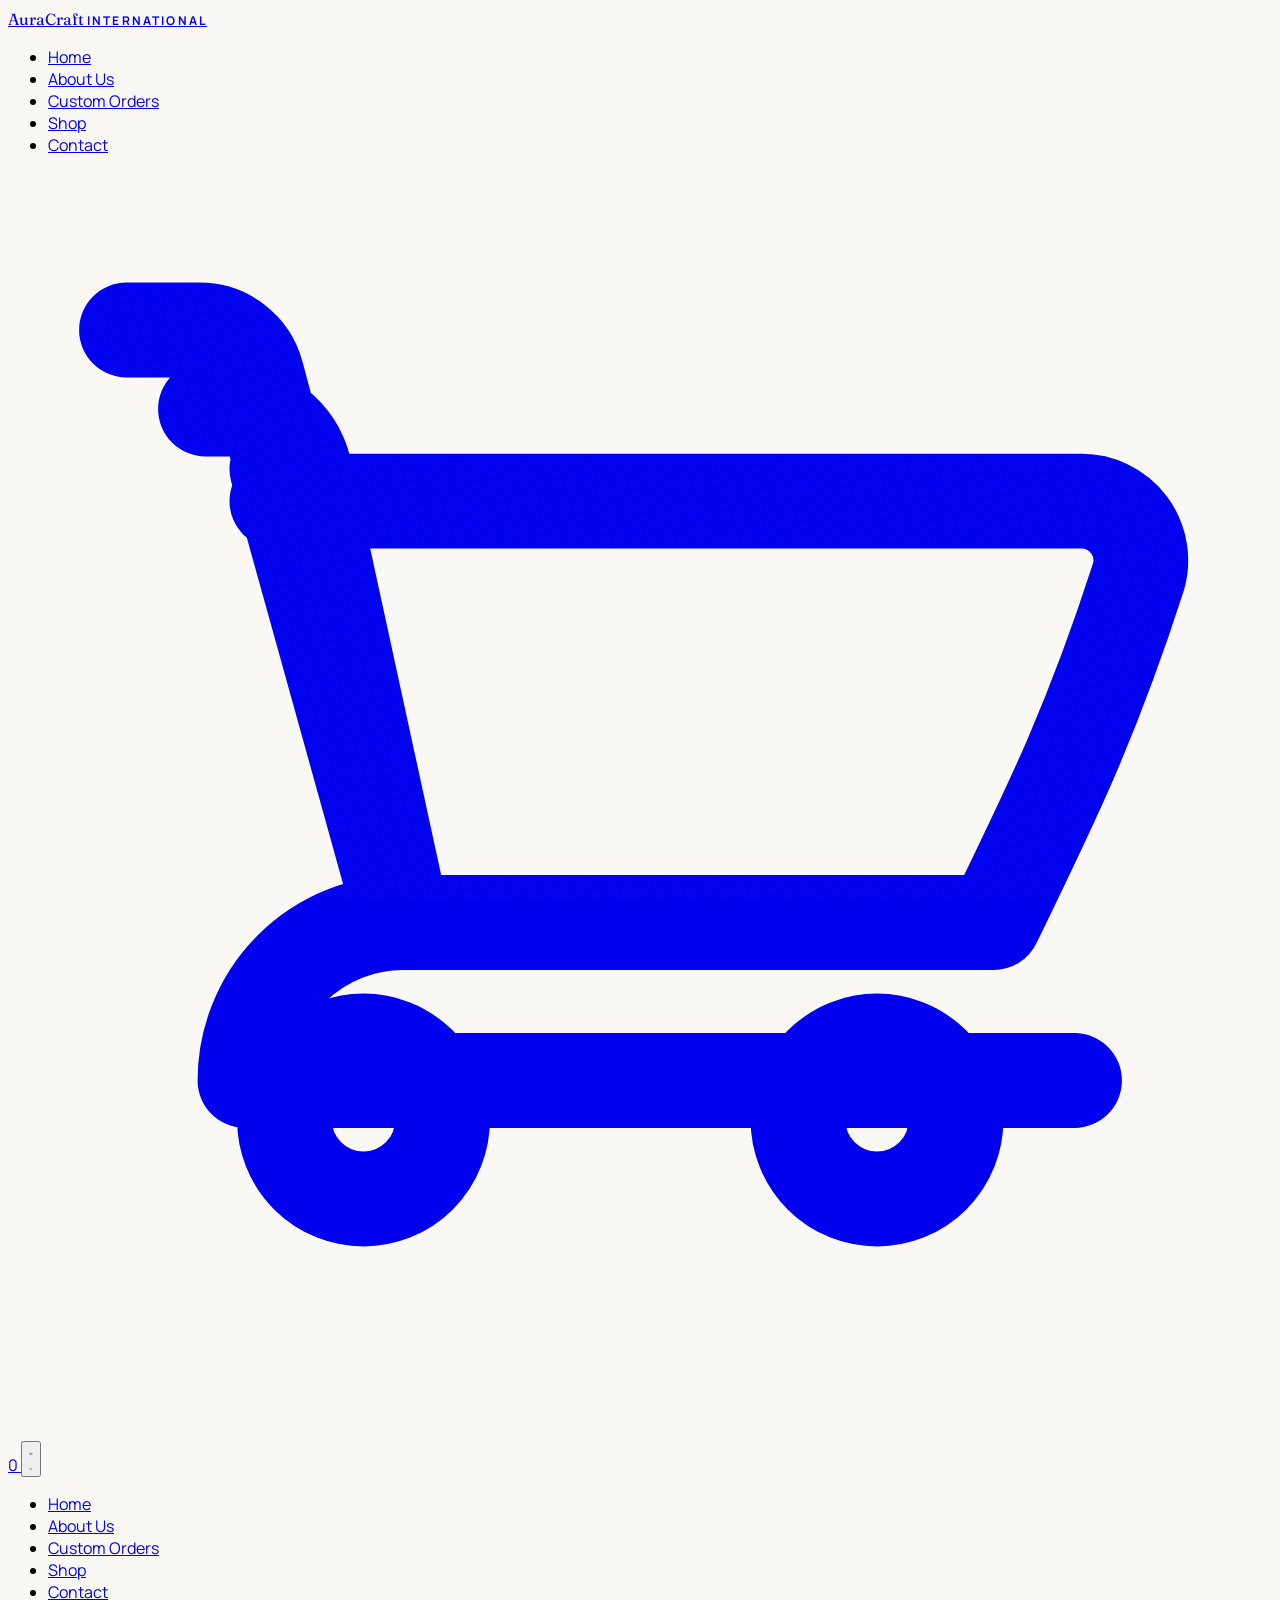
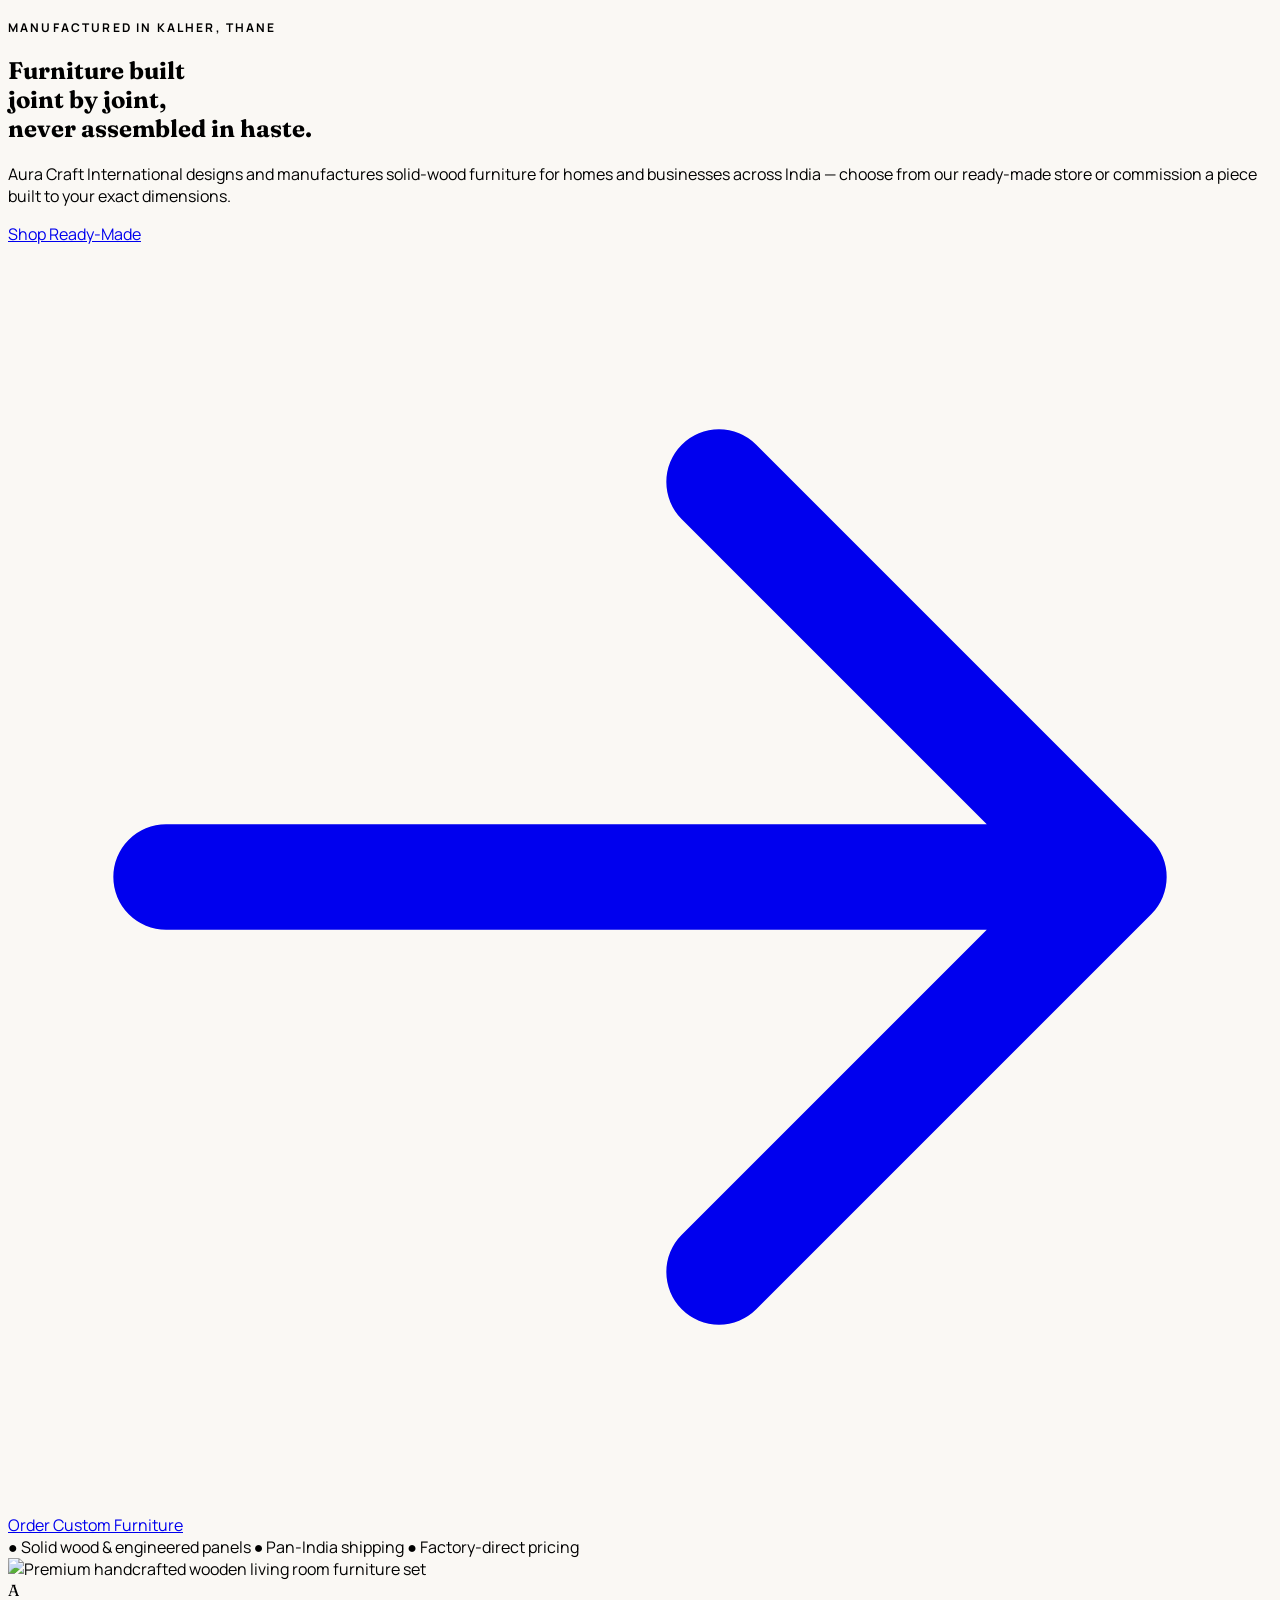
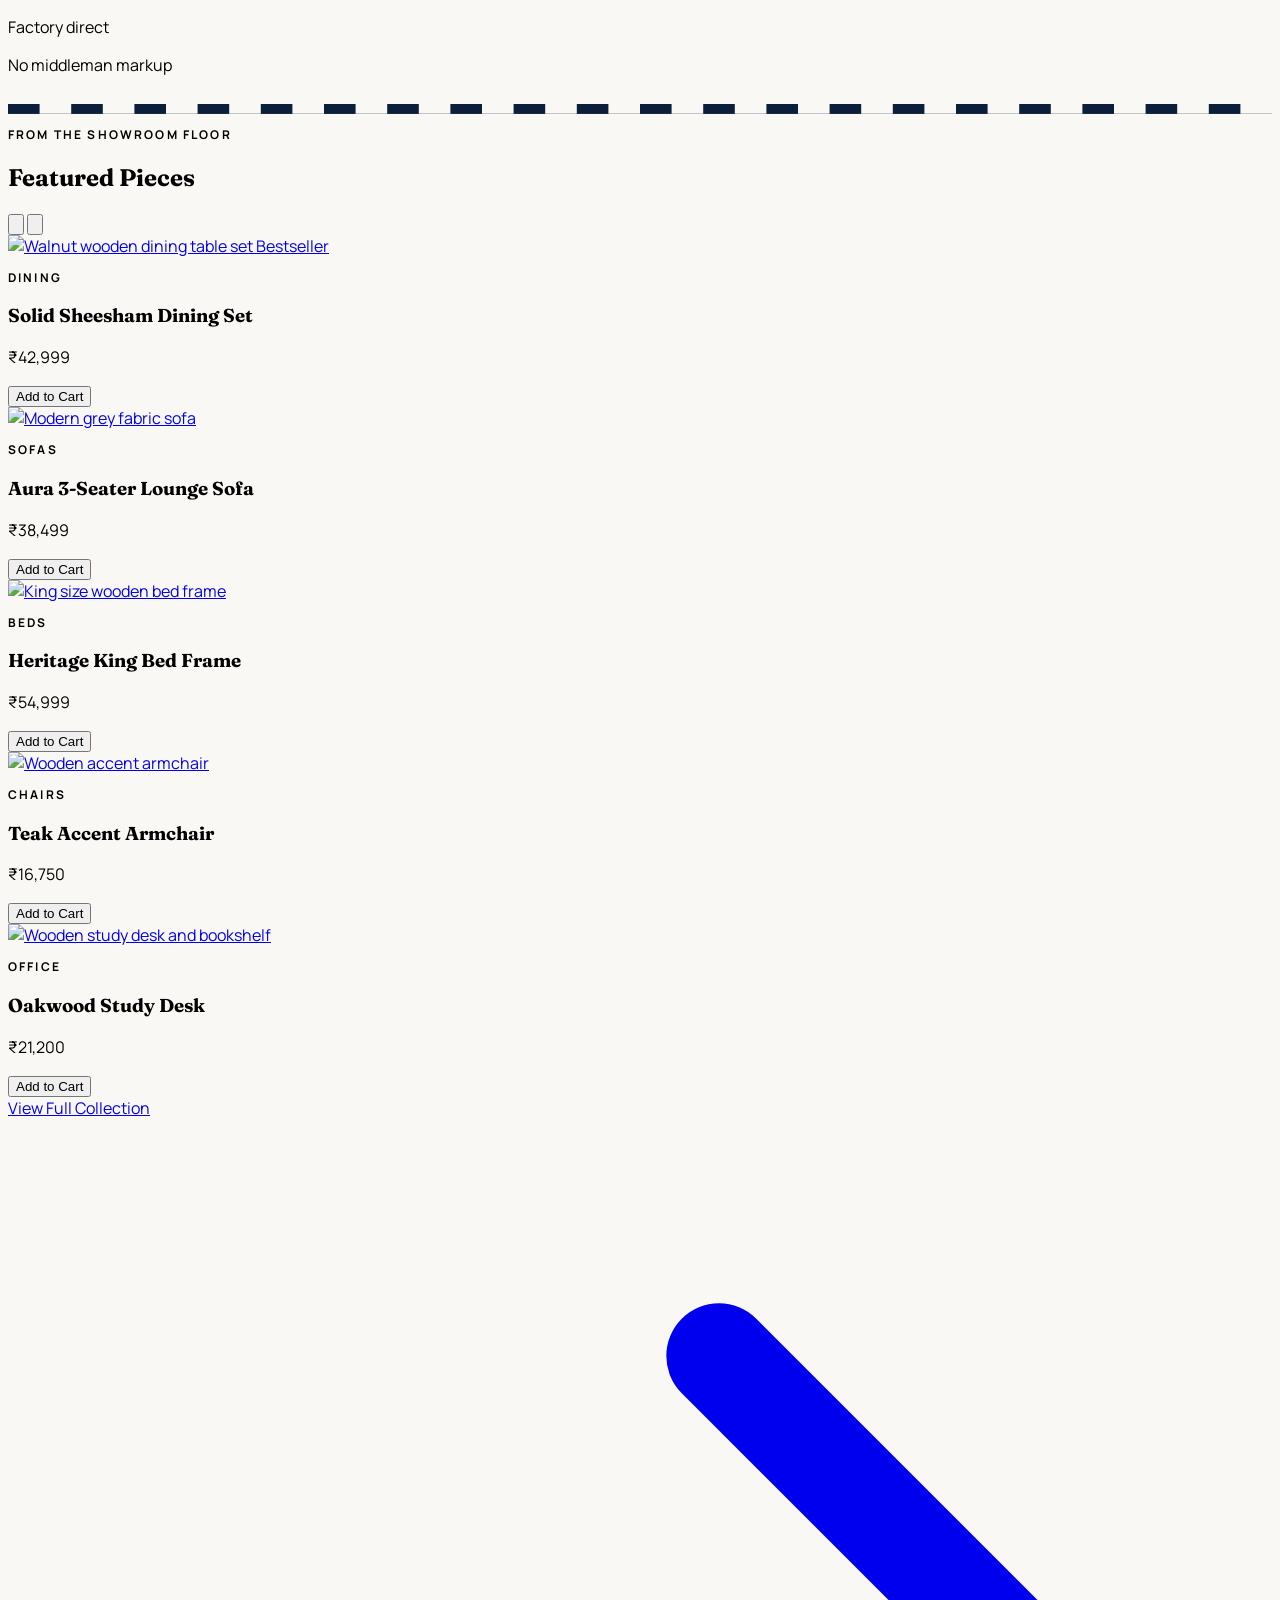
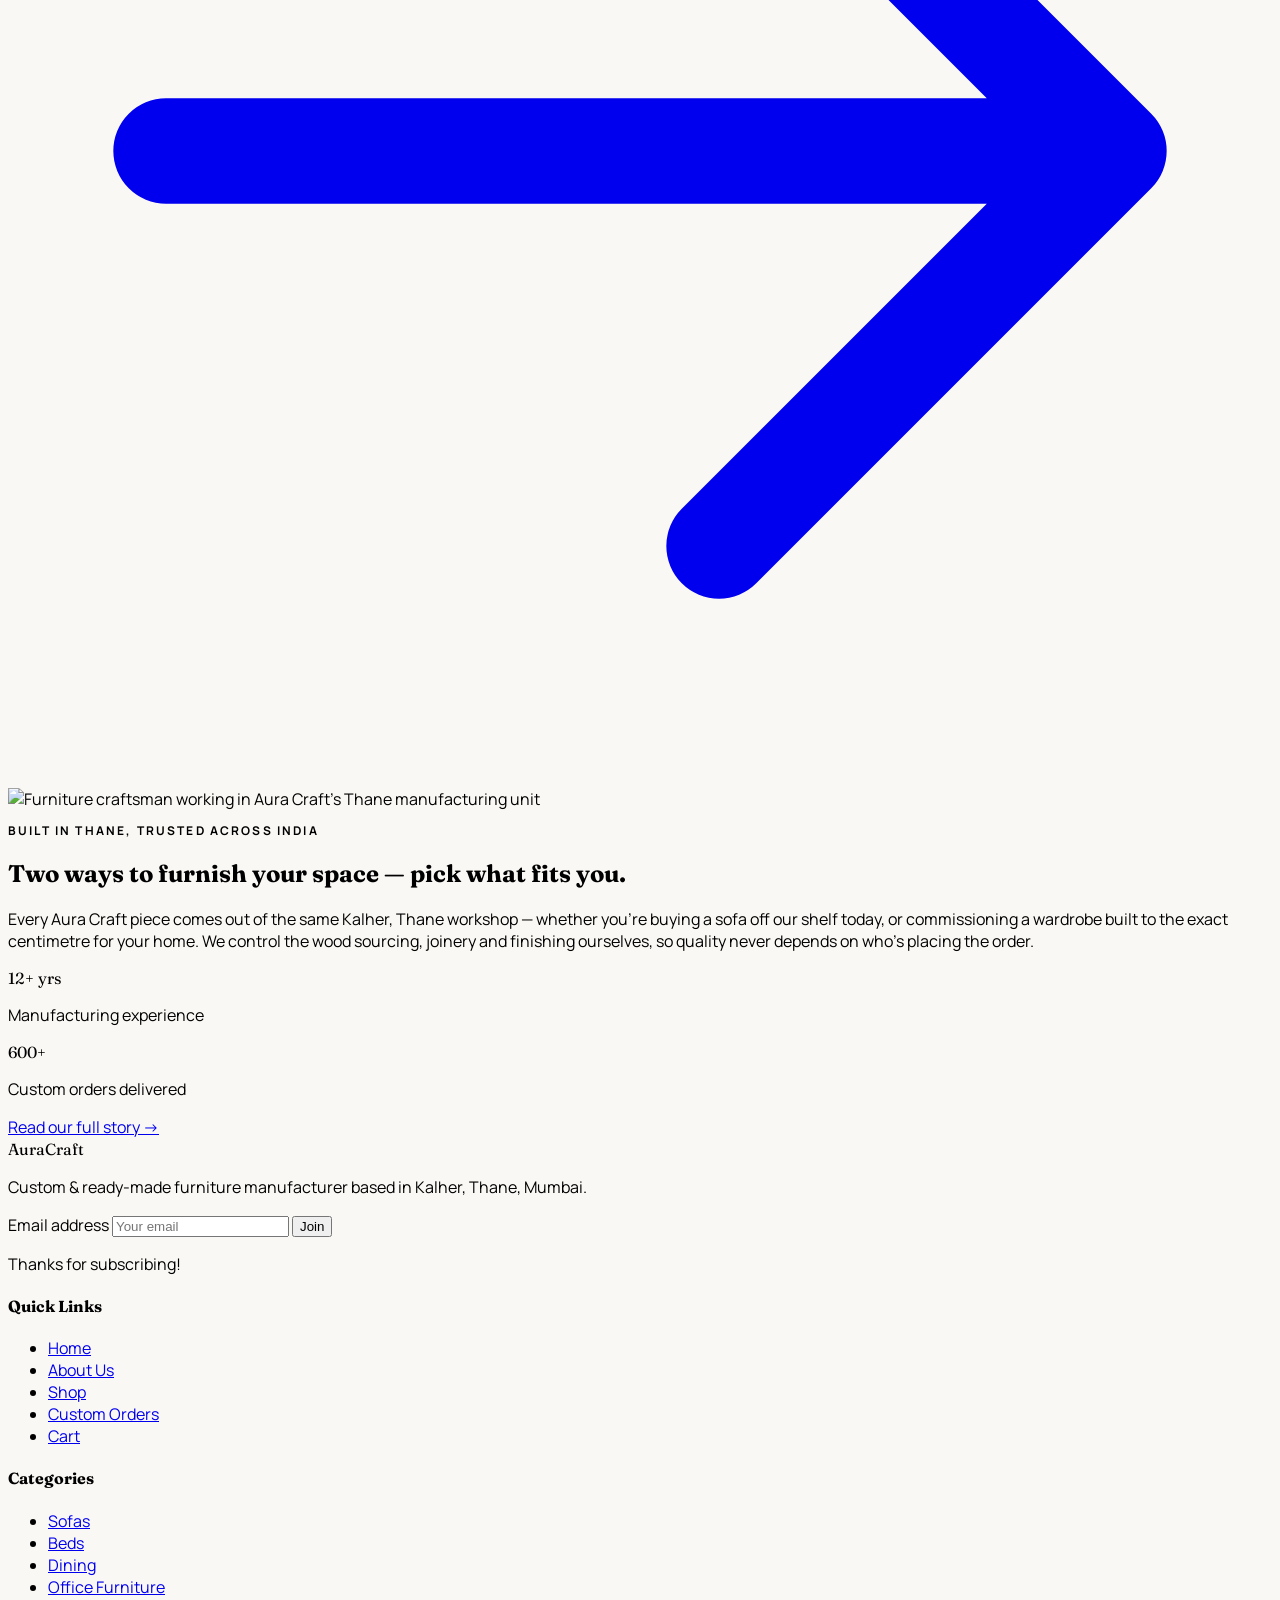
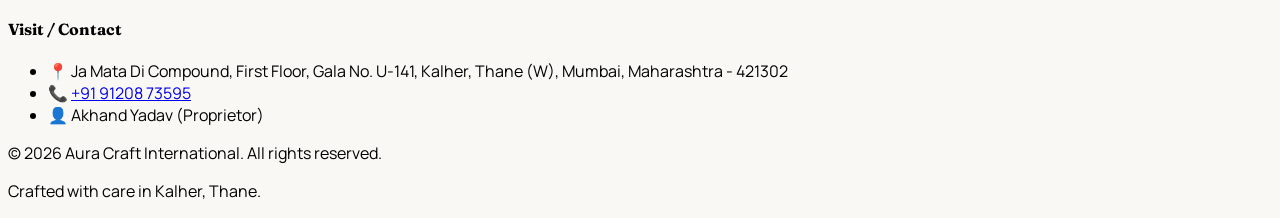
==== index.html @ 5e93d484 "Add files via upload" ====
<!DOCTYPE html>
<html lang="en">
<head>
<meta charset="UTF-8">
<meta name="viewport" content="width=device-width, initial-scale=1.0">
<title>Aura Craft International | Custom & Ready-Made Furniture, Thane Mumbai</title>
<meta name="description" content="Aura Craft International - Premium custom furniture manufacturing and ready-made furniture store in Kalher, Thane, Mumbai. Sofas, beds, dining sets and more, handcrafted to order.">

<!-- Google Fonts: Fraunces (display/serif - craftsmanship feel) + Manrope (clean body/UI) -->
<link rel="preconnect" href="https://fonts.googleapis.com">
<link rel="preconnect" href="https://fonts.gstatic.com" crossorigin>
<link href="https://fonts.googleapis.com/css2?family=Fraunces:opsz,wght@9..144,300;9..144,500;9..144,600;9..144,700&family=Manrope:wght@400;500;600;700;800&display=swap" rel="stylesheet">

<!-- Tailwind CSS via CDN -->
<script src="https://cdn.tailwindcss.com"></script>
<script>
  tailwind.config = {
    theme: {
      extend: {
        colors: {
          navy: {
            DEFAULT: '#0B1F3A',
            dark: '#071527',
            light: '#142A4D',
          },
          gold: {
            DEFAULT: '#C9A227',
            light: '#E2C158',
            dark: '#9C7D1A',
          },
          cream: '#FAF8F4',
        },
        fontFamily: {
          display: ['Fraunces', 'serif'],
          body: ['Manrope', 'sans-serif'],
        }
      }
    }
  }
</script>

<style>
  /* ===== Global custom styles (not achievable with pure Tailwind utility classes) ===== */
  html { scroll-behavior: smooth; }
  body { font-family: 'Manrope', sans-serif; background-color: #FAF8F4; }
  h1, h2, h3, .font-display { font-family: 'Fraunces', serif; }

  /* Signature element: a "dovetail joint" inspired zig-zag divider.
     References real woodworking joinery instead of a generic straight/wave divider. */
  .joinery-divider {
    height: 22px;
    width: 100%;
    background-color: #0B1F3A;
    --tooth: 22px;
    clip-path: polygon(
      0% 0%, 100% 0%, 100% 100%,
      0% 100%
    );
    position: relative;
  }
  .joinery-divider svg { display: block; width: 100%; height: 100%; }

  /* Eyebrow label style used as a structural device (small caps, tracked) */
  .eyebrow {
    font-family: 'Manrope', sans-serif;
    letter-spacing: 0.18em;
    text-transform: uppercase;
    font-size: 0.75rem;
    font-weight: 700;
  }

  /* Custom gold underline-on-hover for nav links */
  .nav-link { position: relative; }
  .nav-link::after {
    content: '';
    position: absolute;
    left: 0; bottom: -6px;
    width: 0%; height: 2px;
    background-color: #C9A227;
    transition: width 0.25s ease;
  }
  .nav-link:hover::after { width: 100%; }

  /* Product card hover lift */
  .product-card { transition: transform 0.35s ease, box-shadow 0.35s ease; }
  .product-card:hover { transform: translateY(-6px); box-shadow: 0 20px 40px -10px rgba(11,31,58,0.25); }

  /* Carousel track */
  .carousel-track { transition: transform 0.5s ease; }

  /* Scroll reveal (vanilla JS toggles .reveal-visible) */
  .reveal { opacity: 0; transform: translateY(24px); transition: opacity 0.7s ease, transform 0.7s ease; }
  .reveal-visible { opacity: 1; transform: translateY(0); }

  /* Respect reduced motion preference */
  @media (prefers-reduced-motion: reduce) {
    .reveal { opacity: 1; transform: none; transition: none; }
    .product-card, .nav-link::after { transition: none; }
  }

  /* Mobile menu slide */
  #mobile-menu { transition: max-height 0.35s ease; }

  /* Wood-grain style faint texture overlay for hero (pure CSS, no image dependency) */
  .grain-overlay::before {
    content: '';
    position: absolute; inset: 0;
    background-image: repeating-linear-gradient(100deg, rgba(255,255,255,0.025) 0px, rgba(255,255,255,0.025) 1px, transparent 1px, transparent 3px);
    pointer-events: none;
  }

  /* Visible keyboard focus for accessibility */
  a:focus-visible, button:focus-visible, input:focus-visible {
    outline: 2px solid #C9A227;
    outline-offset: 3px;
  }
</style>
</head>

<body class="text-navy-dark antialiased">

<!-- ============================================================ -->
<!-- NAVBAR (Global component - sticky, dynamic cart count)        -->
<!-- ============================================================ -->
<header class="sticky top-0 z-50 bg-navy text-cream shadow-lg shadow-navy/20">
  <nav class="max-w-7xl mx-auto px-5 sm:px-8 flex items-center justify-between h-20">

    <!-- Logo -->
    <a href="index.html" class="flex items-center gap-2 shrink-0">
      <span class="font-display text-2xl md:text-3xl tracking-wide text-cream">Aura<span class="text-gold">Craft</span></span>
      <span class="hidden sm:inline eyebrow text-gold/70 border-l border-gold/30 pl-2 ml-1">International</span>
    </a>

    <!-- Desktop Nav Links -->
    <ul class="hidden lg:flex items-center gap-9 font-medium text-sm">
      <li><a href="index.html" class="nav-link text-gold">Home</a></li>
      <li><a href="about.html" class="nav-link hover:text-gold transition-colors">About Us</a></li>
      <li><a href="custom-orders.html" class="nav-link hover:text-gold transition-colors">Custom Orders</a></li>
      <li><a href="shop.html" class="nav-link hover:text-gold transition-colors">Shop</a></li>
      <li><a href="contact.html" class="nav-link hover:text-gold transition-colors">Contact</a></li>
    </ul>

    <!-- Right side: Cart + Mobile Toggle -->
    <div class="flex items-center gap-4">
      <a href="cart.html" aria-label="View cart" class="relative flex items-center justify-center w-11 h-11 rounded-full bg-navy-light hover:bg-gold/20 transition-colors">
        <svg xmlns="http://www.w3.org/2000/svg" class="w-5 h-5 text-cream" fill="none" viewBox="0 0 24 24" stroke="currentColor" stroke-width="1.8">
          <path stroke-linecap="round" stroke-linejoin="round" d="M2.25 3h1.386c.51 0 .955.343 1.087.835l.383 1.437M7.5 14.25a3 3 0 00-3 3h15.75m-12.75-3h11.218c1.121-2.3 1.872-3.844 2.747-6.563a1.125 1.125 0 00-1.075-1.437H5.106M7.5 14.25L5.106 5.638M7.5 14.25L5.625 5.625a1.5 1.5 0 00-1.45-1.125H3.75m4.5 13.5a1.5 1.5 0 11-3 0 1.5 1.5 0 013 0zm9.75 0a1.5 1.5 0 11-3 0 1.5 1.5 0 013 0z" />
        </svg>
        <!-- Cart count badge: updated by JS from localStorage on every page -->
        <span id="cart-count" class="absolute -top-1.5 -right-1.5 bg-gold text-navy-dark text-[11px] font-bold w-5 h-5 rounded-full flex items-center justify-center">0</span>
      </a>

      <!-- Mobile hamburger -->
      <button id="menu-toggle" aria-label="Toggle menu" aria-expanded="false" class="lg:hidden flex items-center justify-center w-11 h-11 rounded-full bg-navy-light">
        <svg id="menu-icon-open" xmlns="http://www.w3.org/2000/svg" class="w-5 h-5" fill="none" viewBox="0 0 24 24" stroke="currentColor" stroke-width="1.8">
          <path stroke-linecap="round" stroke-linejoin="round" d="M3.75 6.75h16.5M3.75 12h16.5m-16.5 5.25h16.5" />
        </svg>
        <svg id="menu-icon-close" xmlns="http://www.w3.org/2000/svg" class="w-5 h-5 hidden" fill="none" viewBox="0 0 24 24" stroke="currentColor" stroke-width="1.8">
          <path stroke-linecap="round" stroke-linejoin="round" d="M6 18L18 6M6 6l12 12" />
        </svg>
      </button>
    </div>
  </nav>

  <!-- Mobile menu panel -->
  <div id="mobile-menu" class="lg:hidden overflow-hidden max-h-0 bg-navy-dark">
    <ul class="flex flex-col px-6 py-2 font-medium">
      <li><a href="index.html" class="block py-3 border-b border-white/10 text-gold">Home</a></li>
      <li><a href="about.html" class="block py-3 border-b border-white/10">About Us</a></li>
      <li><a href="custom-orders.html" class="block py-3 border-b border-white/10">Custom Orders</a></li>
      <li><a href="shop.html" class="block py-3 border-b border-white/10">Shop</a></li>
      <li><a href="contact.html" class="block py-3">Contact</a></li>
    </ul>
  </div>
</header>

<!-- ============================================================ -->
<!-- HERO SECTION                                                   -->
<!-- ============================================================ -->
<section class="relative bg-navy grain-overlay overflow-hidden">
  <div class="max-w-7xl mx-auto px-5 sm:px-8 grid lg:grid-cols-2 gap-10 items-center py-16 lg:py-24 relative z-10">

    <!-- Left: copy -->
    <div class="order-2 lg:order-1">
      <p class="eyebrow text-gold mb-4">Manufactured in Kalher, Thane</p>
      <h1 class="font-display text-cream text-4xl sm:text-5xl lg:text-[3.4rem] leading-[1.1] font-medium mb-6">
        Furniture built<br> joint by joint,<br>
        <span class="text-gold italic font-light">never assembled in haste.</span>
      </h1>
      <p class="text-cream/70 text-base sm:text-lg max-w-md mb-9 leading-relaxed">
        Aura Craft International designs and manufactures solid-wood furniture for homes and businesses across India — choose from our ready-made store or commission a piece built to your exact dimensions.
      </p>
      <div class="flex flex-wrap gap-4">
        <a href="shop.html" class="inline-flex items-center gap-2 bg-gold hover:bg-gold-light text-navy-dark font-bold px-7 py-4 rounded-md transition-colors">
          Shop Ready-Made
          <svg xmlns="http://www.w3.org/2000/svg" class="w-4 h-4" fill="none" viewBox="0 0 24 24" stroke="currentColor" stroke-width="2"><path stroke-linecap="round" stroke-linejoin="round" d="M13.5 4.5L21 12m0 0l-7.5 7.5M21 12H3" /></svg>
        </a>
        <a href="custom-orders.html" class="inline-flex items-center gap-2 border border-gold/50 text-cream hover:border-gold hover:bg-white/5 font-bold px-7 py-4 rounded-md transition-colors">
          Order Custom Furniture
        </a>
      </div>

      <!-- Trust strip -->
      <div class="flex flex-wrap gap-x-8 gap-y-3 mt-12 text-cream/60 text-sm">
        <span class="flex items-center gap-2"><span class="text-gold text-lg">●</span> Solid wood &amp; engineered panels</span>
        <span class="flex items-center gap-2"><span class="text-gold text-lg">●</span> Pan-India shipping</span>
        <span class="flex items-center gap-2"><span class="text-gold text-lg">●</span> Factory-direct pricing</span>
      </div>
    </div>

    <!-- Right: hero image -->
    <div class="order-1 lg:order-2 relative">
      <div class="absolute -inset-4 border border-gold/30 rounded-2xl hidden lg:block"></div>
      <img
        src="https://images.unsplash.com/photo-1493663284031-b7e3aefcae8e?auto=format&fit=crop&w=1200&q=80"
        alt="Premium handcrafted wooden living room furniture set"
        class="relative w-full h-[320px] sm:h-[420px] lg:h-[520px] object-cover rounded-2xl shadow-2xl"
        loading="eager">
      <!-- Floating price/quality tag -->
      <div class="absolute -bottom-6 left-6 bg-cream rounded-xl shadow-xl px-5 py-4 flex items-center gap-3">
        <div class="w-10 h-10 rounded-full bg-navy flex items-center justify-center text-gold font-display text-lg">A</div>
        <div>
          <p class="text-navy-dark font-bold text-sm leading-tight">Factory direct</p>
          <p class="text-navy-dark/60 text-xs">No middleman markup</p>
        </div>
      </div>
    </div>
  </div>
</section>

<!-- Signature joinery divider (dovetail motif) -->
<div class="joinery-divider">
  <svg viewBox="0 0 400 22" preserveAspectRatio="none" xmlns="http://www.w3.org/2000/svg">
    <path d="M0,0 L400,0 L400,22 L0,22 Z" fill="#0B1F3A"/>
    <path d="M0,22 L0,12 L10,12 L10,22 L20,22 L20,12 L30,12 L30,22 L40,22 L40,12 L50,12 L50,22 L60,22 L60,12 L70,12 L70,22 L80,22 L80,12 L90,12 L90,22 L100,22 L100,12 L110,12 L110,22 L120,22 L120,12 L130,12 L130,22 L140,22 L140,12 L150,12 L150,22 L160,22 L160,12 L170,12 L170,22 L180,22 L180,12 L190,12 L190,22 L200,22 L200,12 L210,12 L210,22 L220,22 L220,12 L230,12 L230,22 L240,22 L240,12 L250,12 L250,22 L260,22 L260,12 L270,12 L270,22 L280,22 L280,12 L290,12 L290,22 L300,22 L300,12 L310,12 L310,22 L320,22 L320,12 L330,12 L330,22 L340,22 L340,12 L350,12 L350,22 L360,22 L360,12 L370,12 L370,22 L380,22 L380,12 L390,12 L390,22 L400,22 L400,0 L0,0 Z" fill="#FAF8F4"/>
  </svg>
</div>

<!-- ============================================================ -->
<!-- FEATURED PRODUCTS CAROUSEL                                    -->
<!-- ============================================================ -->
<section class="bg-cream py-16 sm:py-24">
  <div class="max-w-7xl mx-auto px-5 sm:px-8">
    <div class="flex items-end justify-between mb-10 flex-wrap gap-4">
      <div>
        <p class="eyebrow text-gold-dark mb-2">From the showroom floor</p>
        <h2 class="font-display text-3xl sm:text-4xl text-navy-dark">Featured Pieces</h2>
      </div>
      <!-- Carousel controls -->
      <div class="flex gap-3">
        <button id="carousel-prev" aria-label="Previous products" class="w-11 h-11 rounded-full border border-navy/20 flex items-center justify-center hover:bg-navy hover:text-cream transition-colors">
          <svg xmlns="http://www.w3.org/2000/svg" class="w-5 h-5" fill="none" viewBox="0 0 24 24" stroke="currentColor" stroke-width="2"><path stroke-linecap="round" stroke-linejoin="round" d="M15.75 19.5L8.25 12l7.5-7.5" /></svg>
        </button>
        <button id="carousel-next" aria-label="Next products" class="w-11 h-11 rounded-full border border-navy/20 flex items-center justify-center hover:bg-navy hover:text-cream transition-colors">
          <svg xmlns="http://www.w3.org/2000/svg" class="w-5 h-5" fill="none" viewBox="0 0 24 24" stroke="currentColor" stroke-width="2"><path stroke-linecap="round" stroke-linejoin="round" d="M8.25 4.5l7.5 7.5-7.5 7.5" /></svg>
        </button>
      </div>
    </div>

    <!-- Carousel viewport -->
    <div class="overflow-hidden">
      <div id="carousel-track" class="carousel-track flex gap-6">

        <!-- Product Card Template (repeated). data-* attrs feed JS / future cart logic -->
        <article class="product-card flex-shrink-0 w-[78%] sm:w-[46%] lg:w-[23%] bg-white rounded-xl overflow-hidden shadow-sm border border-navy/5">
          <a href="product-details.html" class="block relative overflow-hidden h-60">
            <img src="https://images.unsplash.com/photo-1567538096630-e0c55bd6374c?auto=format&fit=crop&w=600&q=80" alt="Walnut wooden dining table set" class="w-full h-full object-cover transition-transform duration-500 group-hover:scale-105">
            <span class="absolute top-3 left-3 bg-gold text-navy-dark text-xs font-bold px-3 py-1 rounded-full">Bestseller</span>
          </a>
          <div class="p-5">
            <p class="eyebrow text-navy-dark/40 mb-1">Dining</p>
            <h3 class="font-display text-lg text-navy-dark mb-1">Solid Sheesham Dining Set</h3>
            <p class="text-gold-dark font-bold mb-4">₹42,999</p>
            <button class="add-to-cart-btn w-full bg-navy hover:bg-navy-light text-cream font-semibold py-2.5 rounded-md transition-colors text-sm"
                    data-id="dining-sheesham-01" data-name="Solid Sheesham Dining Set" data-price="42999"
                    data-image="https://images.unsplash.com/photo-1567538096630-e0c55bd6374c?auto=format&fit=crop&w=600&q=80">
              Add to Cart
            </button>
          </div>
        </article>

        <article class="product-card flex-shrink-0 w-[78%] sm:w-[46%] lg:w-[23%] bg-white rounded-xl overflow-hidden shadow-sm border border-navy/5">
          <a href="product-details.html" class="block relative overflow-hidden h-60">
            <img src="https://images.unsplash.com/photo-1538688525198-9b88f6f53126?auto=format&fit=crop&w=600&q=80" alt="Modern grey fabric sofa" class="w-full h-full object-cover">
          </a>
          <div class="p-5">
            <p class="eyebrow text-navy-dark/40 mb-1">Sofas</p>
            <h3 class="font-display text-lg text-navy-dark mb-1">Aura 3-Seater Lounge Sofa</h3>
            <p class="text-gold-dark font-bold mb-4">₹38,499</p>
            <button class="add-to-cart-btn w-full bg-navy hover:bg-navy-light text-cream font-semibold py-2.5 rounded-md transition-colors text-sm"
                    data-id="sofa-lounge-01" data-name="Aura 3-Seater Lounge Sofa" data-price="38499"
                    data-image="https://images.unsplash.com/photo-1538688525198-9b88f6f53126?auto=format&fit=crop&w=600&q=80">
              Add to Cart
            </button>
          </div>
        </article>

        <article class="product-card flex-shrink-0 w-[78%] sm:w-[46%] lg:w-[23%] bg-white rounded-xl overflow-hidden shadow-sm border border-navy/5">
          <a href="product-details.html" class="block relative overflow-hidden h-60">
            <img src="https://images.unsplash.com/photo-1505693416388-ac5ce068fe85?auto=format&fit=crop&w=600&q=80" alt="King size wooden bed frame" class="w-full h-full object-cover">
          </a>
          <div class="p-5">
            <p class="eyebrow text-navy-dark/40 mb-1">Beds</p>
            <h3 class="font-display text-lg text-navy-dark mb-1">Heritage King Bed Frame</h3>
            <p class="text-gold-dark font-bold mb-4">₹54,999</p>
            <button class="add-to-cart-btn w-full bg-navy hover:bg-navy-light text-cream font-semibold py-2.5 rounded-md transition-colors text-sm"
                    data-id="bed-heritage-01" data-name="Heritage King Bed Frame" data-price="54999"
                    data-image="https://images.unsplash.com/photo-1505693416388-ac5ce068fe85?auto=format&fit=crop&w=600&q=80">
              Add to Cart
            </button>
          </div>
        </article>

        <article class="product-card flex-shrink-0 w-[78%] sm:w-[46%] lg:w-[23%] bg-white rounded-xl overflow-hidden shadow-sm border border-navy/5">
          <a href="product-details.html" class="block relative overflow-hidden h-60">
            <img src="https://images.unsplash.com/photo-1555041469-a586c61ea9bc?auto=format&fit=crop&w=600&q=80" alt="Wooden accent armchair" class="w-full h-full object-cover">
          </a>
          <div class="p-5">
            <p class="eyebrow text-navy-dark/40 mb-1">Chairs</p>
            <h3 class="font-display text-lg text-navy-dark mb-1">Teak Accent Armchair</h3>
            <p class="text-gold-dark font-bold mb-4">₹16,750</p>
            <button class="add-to-cart-btn w-full bg-navy hover:bg-navy-light text-cream font-semibold py-2.5 rounded-md transition-colors text-sm"
                    data-id="chair-teak-01" data-name="Teak Accent Armchair" data-price="16750"
                    data-image="https://images.unsplash.com/photo-1555041469-a586c61ea9bc?auto=format&fit=crop&w=600&q=80">
              Add to Cart
            </button>
          </div>
        </article>

        <article class="product-card flex-shrink-0 w-[78%] sm:w-[46%] lg:w-[23%] bg-white rounded-xl overflow-hidden shadow-sm border border-navy/5">
          <a href="product-details.html" class="block relative overflow-hidden h-60">
            <img src="https://images.unsplash.com/photo-1538688423619-a81d3f23454b?auto=format&fit=crop&w=600&q=80" alt="Wooden study desk and bookshelf" class="w-full h-full object-cover">
          </a>
          <div class="p-5">
            <p class="eyebrow text-navy-dark/40 mb-1">Office</p>
            <h3 class="font-display text-lg text-navy-dark mb-1">Oakwood Study Desk</h3>
            <p class="text-gold-dark font-bold mb-4">₹21,200</p>
            <button class="add-to-cart-btn w-full bg-navy hover:bg-navy-light text-cream font-semibold py-2.5 rounded-md transition-colors text-sm"
                    data-id="desk-oak-01" data-name="Oakwood Study Desk" data-price="21200"
                    data-image="https://images.unsplash.com/photo-1538688423619-a81d3f23454b?auto=format&fit=crop&w=600&q=80">
              Add to Cart
            </button>
          </div>
        </article>

      </div>
    </div>

    <div class="text-center mt-12">
      <a href="shop.html" class="inline-flex items-center gap-2 text-navy-dark font-bold border-b-2 border-gold pb-1 hover:gap-3 transition-all">
        View Full Collection
        <svg xmlns="http://www.w3.org/2000/svg" class="w-4 h-4" fill="none" viewBox="0 0 24 24" stroke="currentColor" stroke-width="2"><path stroke-linecap="round" stroke-linejoin="round" d="M13.5 4.5L21 12m0 0l-7.5 7.5M21 12H3" /></svg>
      </a>
    </div>
  </div>
</section>

<!-- ============================================================ -->
<!-- ABOUT (brief) SECTION                                          -->
<!-- ============================================================ -->
<section class="bg-navy text-cream py-16 sm:py-24 relative overflow-hidden">
  <div class="max-w-7xl mx-auto px-5 sm:px-8 grid lg:grid-cols-2 gap-12 items-center">

    <div class="reveal">
      <img src="https://images.unsplash.com/photo-1565538810643-b5bdb714032a?auto=format&fit=crop&w=900&q=80"
           alt="Furniture craftsman working in Aura Craft's Thane manufacturing unit"
           class="w-full h-[380px] object-cover rounded-2xl shadow-2xl">
    </div>

    <div class="reveal">
      <p class="eyebrow text-gold mb-4">Built in Thane, trusted across India</p>
      <h2 class="font-display text-3xl sm:text-4xl mb-6 leading-tight">Two ways to furnish your space — pick what fits you.</h2>
      <p class="text-cream/70 leading-relaxed mb-6">
        Every Aura Craft piece comes out of the same Kalher, Thane workshop — whether you're buying a sofa off our shelf today, or commissioning a wardrobe built to the exact centimetre for your home. We control the wood sourcing, joinery and finishing ourselves, so quality never depends on who's placing the order.
      </p>
      <div class="grid sm:grid-cols-2 gap-6">
        <div class="border-l-2 border-gold pl-4">
          <p class="font-display text-2xl text-gold mb-1">12+ yrs</p>
          <p class="text-cream/60 text-sm">Manufacturing experience</p>
        </div>
        <div class="border-l-2 border-gold pl-4">
          <p class="font-display text-2xl text-gold mb-1">600+</p>
          <p class="text-cream/60 text-sm">Custom orders delivered</p>
        </div>
      </div>
      <a href="about.html" class="inline-block mt-8 text-gold font-bold border-b-2 border-gold/40 hover:border-gold pb-1 transition-colors">Read our full story →</a>
    </div>

  </div>
</section>

<!-- ============================================================ -->
<!-- FOOTER (Global component)                                      -->
<!-- ============================================================ -->
<footer class="bg-navy-dark text-cream/80 pt-16 pb-8">
  <div class="max-w-7xl mx-auto px-5 sm:px-8 grid sm:grid-cols-2 lg:grid-cols-4 gap-10 mb-12">

    <!-- Brand + Newsletter -->
    <div class="lg:col-span-1">
      <span class="font-display text-2xl text-cream">Aura<span class="text-gold">Craft</span></span>
      <p class="text-sm text-cream/50 mt-3 mb-5 leading-relaxed">Custom &amp; ready-made furniture manufacturer based in Kalher, Thane, Mumbai.</p>
      <form id="newsletter-form" class="flex">
        <label for="newsletter-email" class="sr-only">Email address</label>
        <input id="newsletter-email" type="email" required placeholder="Your email"
               class="w-full bg-navy-light text-cream placeholder:text-cream/40 text-sm px-4 py-3 rounded-l-md border border-white/10 focus:outline-none">
        <button type="submit" class="bg-gold hover:bg-gold-light text-navy-dark font-bold px-4 rounded-r-md text-sm">Join</button>
      </form>
      <p id="newsletter-msg" class="text-xs text-gold mt-2 hidden">Thanks for subscribing!</p>
    </div>

    <!-- Quick Links -->
    <div>
      <h4 class="font-display text-lg text-cream mb-4">Quick Links</h4>
      <ul class="space-y-2 text-sm text-cream/60">
        <li><a href="index.html" class="hover:text-gold">Home</a></li>
        <li><a href="about.html" class="hover:text-gold">About Us</a></li>
        <li><a href="shop.html" class="hover:text-gold">Shop</a></li>
        <li><a href="custom-orders.html" class="hover:text-gold">Custom Orders</a></li>
        <li><a href="cart.html" class="hover:text-gold">Cart</a></li>
      </ul>
    </div>

    <!-- Categories -->
    <div>
      <h4 class="font-display text-lg text-cream mb-4">Categories</h4>
      <ul class="space-y-2 text-sm text-cream/60">
        <li><a href="shop.html#sofas" class="hover:text-gold">Sofas</a></li>
        <li><a href="shop.html#beds" class="hover:text-gold">Beds</a></li>
        <li><a href="shop.html#dining" class="hover:text-gold">Dining</a></li>
        <li><a href="shop.html#office" class="hover:text-gold">Office Furniture</a></li>
      </ul>
    </div>

    <!-- Contact -->
    <div>
      <h4 class="font-display text-lg text-cream mb-4">Visit / Contact</h4>
      <ul class="space-y-3 text-sm text-cream/60">
        <li class="flex gap-2"><span class="text-gold">📍</span> Ja Mata Di Compound, First Floor, Gala No. U-141, Kalher, Thane (W), Mumbai, Maharashtra - 421302</li>
        <li class="flex gap-2"><span class="text-gold">📞</span> <a href="tel:+919120873595" class="hover:text-gold">+91 91208 73595</a></li>
        <li class="flex gap-2"><span class="text-gold">👤</span> Akhand Yadav (Proprietor)</li>
      </ul>
    </div>
  </div>

  <div class="max-w-7xl mx-auto px-5 sm:px-8 border-t border-white/10 pt-6 flex flex-col sm:flex-row justify-between items-center gap-3 text-xs text-cream/40">
    <p>&copy; <span id="current-year"></span> Aura Craft International. All rights reserved.</p>
    <p>Crafted with care in Kalher, Thane.</p>
  </div>
</footer>

<!-- ============================================================ -->
<!-- VANILLA JAVASCRIPT (mobile menu, cart count, carousel, reveal) -->
<!-- ============================================================ -->
<script>
  // ---------- Footer year ----------
  document.getElementById('current-year').textContent = new Date().getFullYear();

  // ---------- Mobile menu toggle ----------
  const menuToggle = document.getElementById('menu-toggle');
  const mobileMenu = document.getElementById('mobile-menu');
  const iconOpen = document.getElementById('menu-icon-open');
  const iconClose = document.getElementById('menu-icon-close');

  menuToggle.addEventListener('click', () => {
    const isOpen = mobileMenu.style.maxHeight && mobileMenu.style.maxHeight !== '0px';
    mobileMenu.style.maxHeight = isOpen ? '0px' : mobileMenu.scrollHeight + 'px';
    iconOpen.classList.toggle('hidden', !isOpen);
    iconClose.classList.toggle('hidden', isOpen);
    menuToggle.setAttribute('aria-expanded', String(!isOpen));
  });

  // ---------- Shared Cart Logic (localStorage based, used across all pages) ----------
  // Cart is stored as an array of { id, name, price, image, qty } under key 'auraCraftCart'
  function getCart() {
    return JSON.parse(localStorage.getItem('auraCraftCart')) || [];
  }
  function saveCart(cart) {
    localStorage.setItem('auraCraftCart', JSON.stringify(cart));
    updateCartCount();
  }
  function updateCartCount() {
    const cart = getCart();
    const totalQty = cart.reduce((sum, item) => sum + item.qty, 0);
    const badge = document.getElementById('cart-count');
    if (badge) badge.textContent = totalQty;
  }
  function addToCart(product) {
    const cart = getCart();
    const existing = cart.find(item => item.id === product.id);
    if (existing) {
      existing.qty += 1;
    } else {
      cart.push({ ...product, qty: 1 });
    }
    saveCart(cart);
  }

  // Wire up every "Add to Cart" button on this page
  document.querySelectorAll('.add-to-cart-btn').forEach(btn => {
    btn.addEventListener('click', () => {
      addToCart({
        id: btn.dataset.id,
        name: btn.dataset.name,
        price: parseFloat(btn.dataset.price),
        image: btn.dataset.image
      });

      // Quick visual feedback on the button itself
      const original = btn.textContent;
      btn.textContent = 'Added ✓';
      btn.classList.add('bg-gold-dark');
      setTimeout(() => {
        btn.textContent = original;
        btn.classList.remove('bg-gold-dark');
      }, 1200);
    });
  });

  updateCartCount(); // run on every page load

  // ---------- Featured Products Carousel ----------
  const track = document.getElementById('carousel-track');
  const prevBtn = document.getElementById('carousel-prev');
  const nextBtn = document.getElementById('carousel-next');
  let scrollIndex = 0;

  function getCardWidth() {
    const card = track.querySelector('.product-card');
    return card ? card.offsetWidth + 24 /* gap-6 = 24px */ : 0;
  }
  function getMaxIndex() {
    const visibleCount = window.innerWidth >= 1024 ? 4 : window.innerWidth >= 640 ? 2 : 1;
    return Math.max(0, track.children.length - visibleCount);
  }
  function updateCarousel() {
    const offset = scrollIndex * getCardWidth();
    track.style.transform = `translateX(-${offset}px)`;
  }
  nextBtn.addEventListener('click', () => {
    scrollIndex = Math.min(scrollIndex + 1, getMaxIndex());
    updateCarousel();
  });
  prevBtn.addEventListener('click', () => {
    scrollIndex = Math.max(scrollIndex - 1, 0);
    updateCarousel();
  });
  window.addEventListener('resize', updateCarousel);

  // ---------- Scroll reveal animation (IntersectionObserver) ----------
  const revealEls = document.querySelectorAll('.reveal');
  const observer = new IntersectionObserver((entries) => {
    entries.forEach(entry => {
      if (entry.isIntersecting) {
        entry.target.classList.add('reveal-visible');
        observer.unobserve(entry.target);
      }
    });
  }, { threshold: 0.15 });
  revealEls.forEach(el => observer.observe(el));

  // ---------- Newsletter form (front-end only placeholder) ----------
  document.getElementById('newsletter-form').addEventListener('submit', (e) => {
    e.preventDefault();
    document.getElementById('newsletter-msg').classList.remove('hidden');
    e.target.reset();
  });
</script>

</body>
</html>
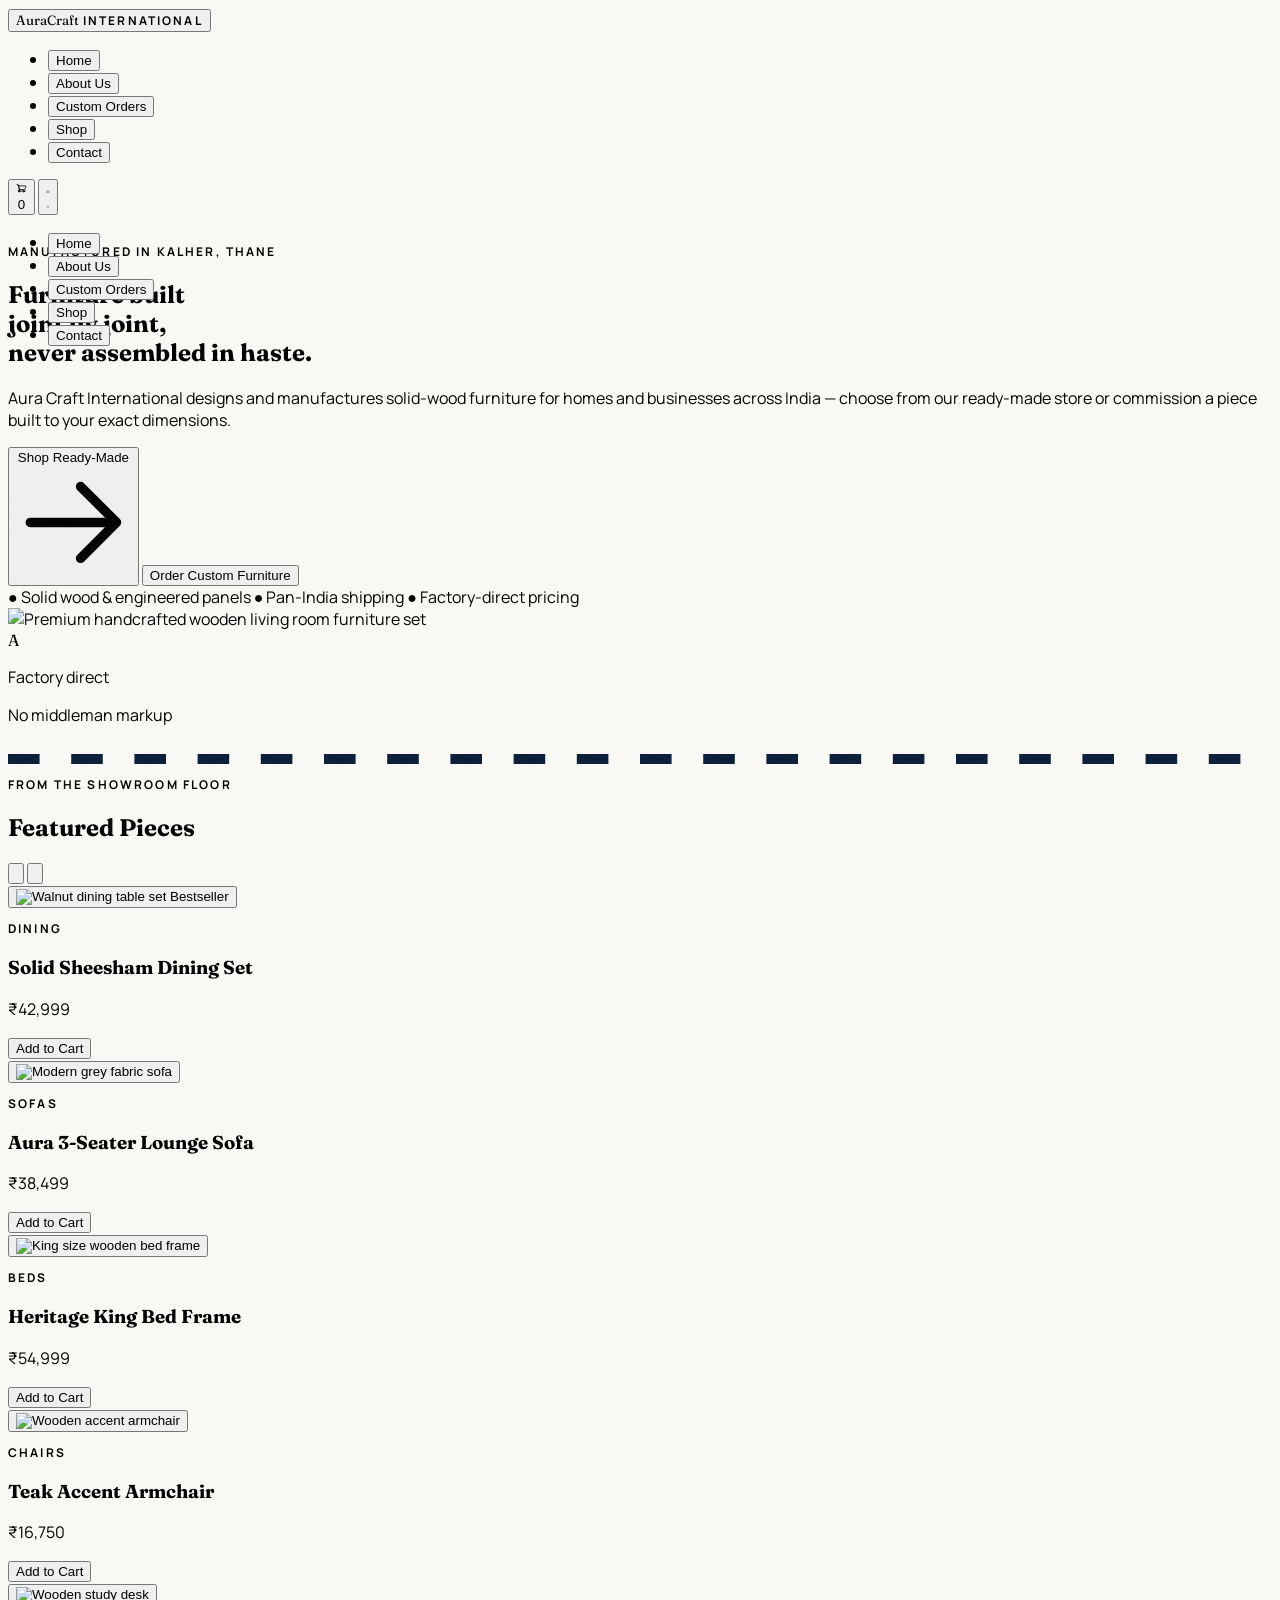
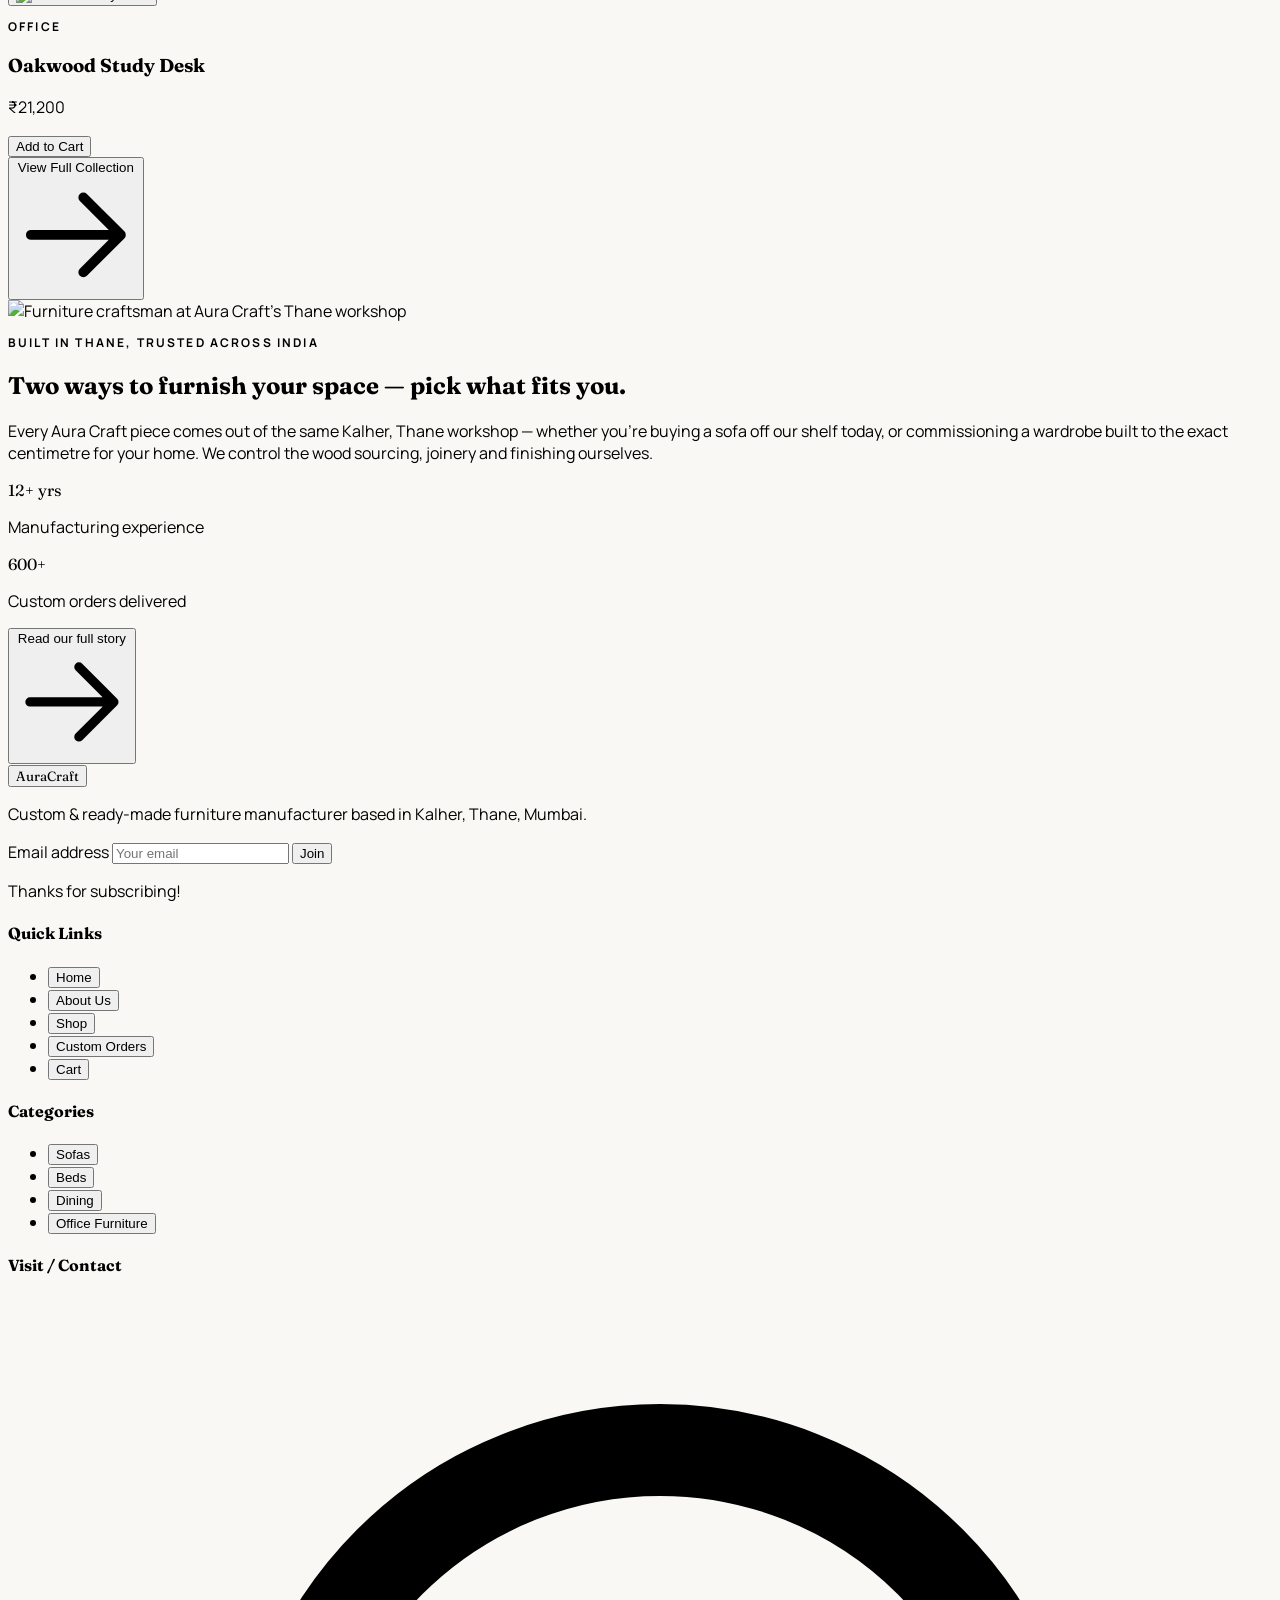
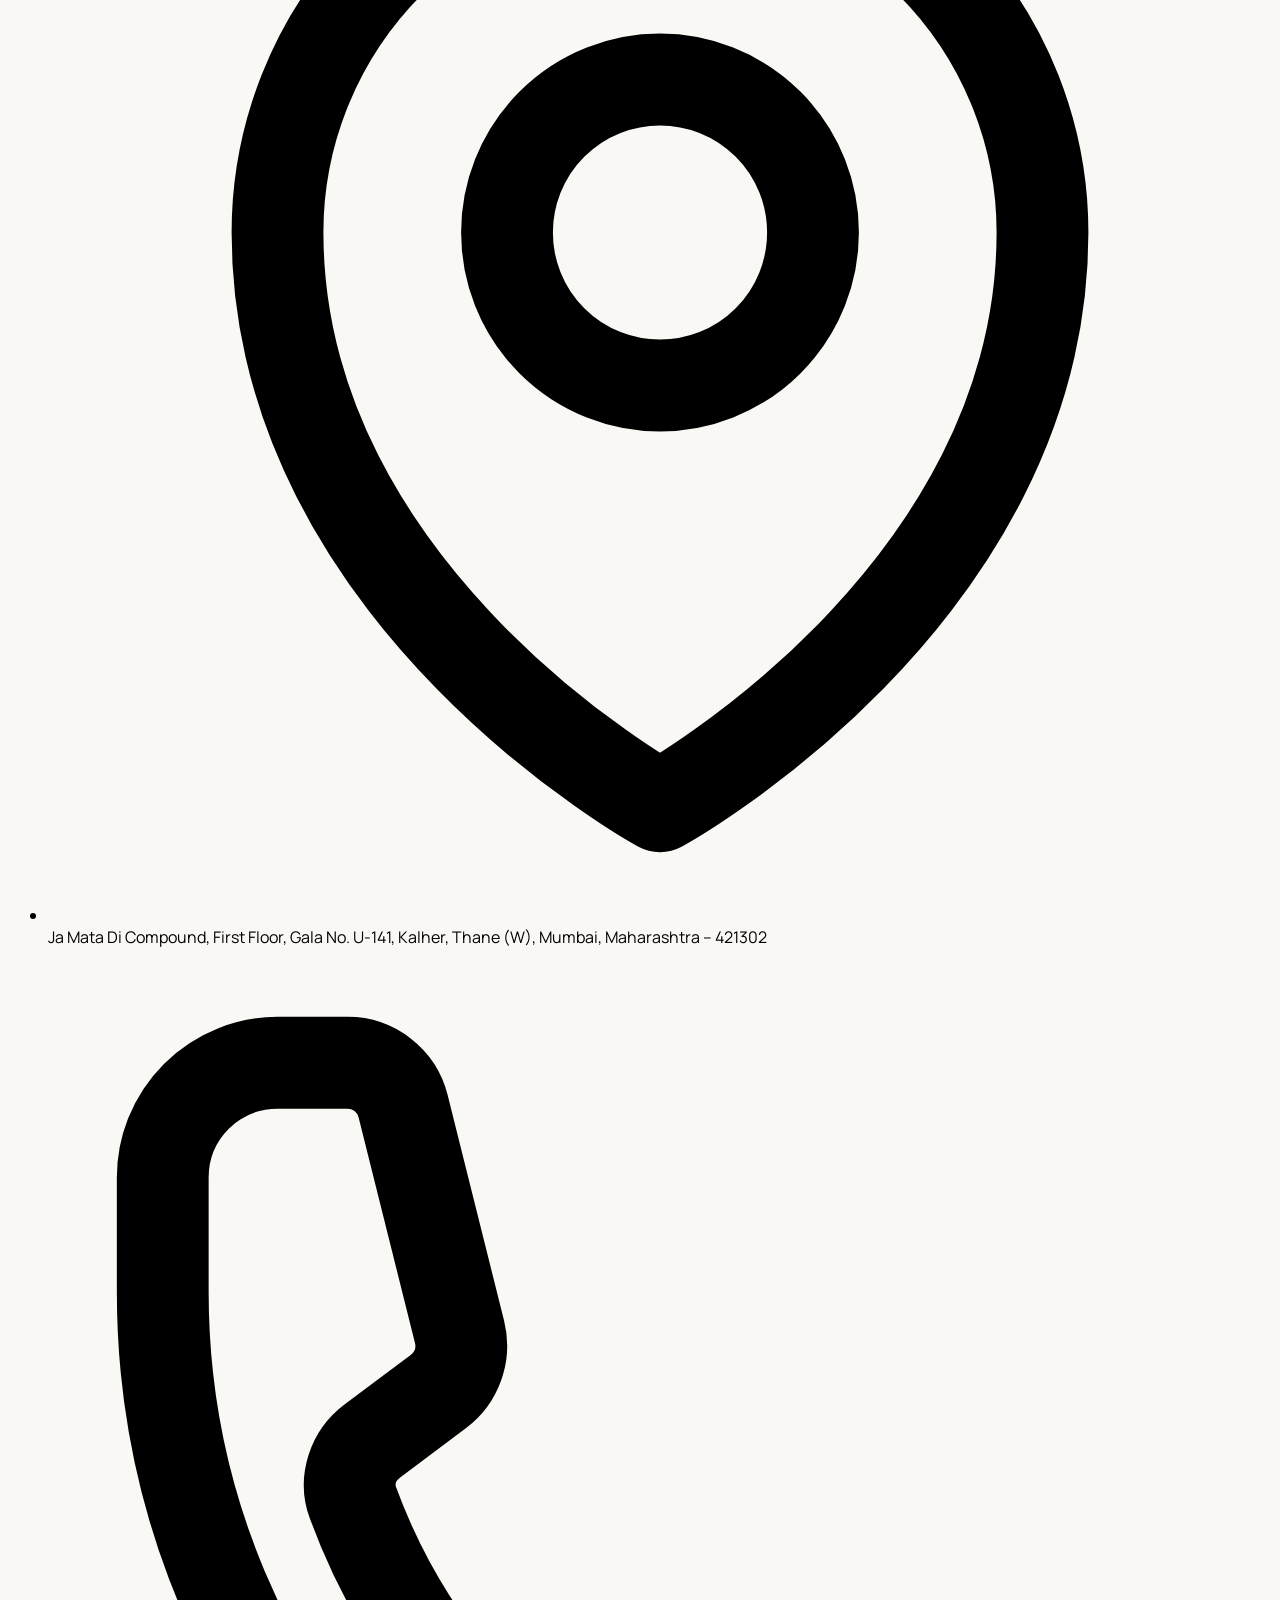
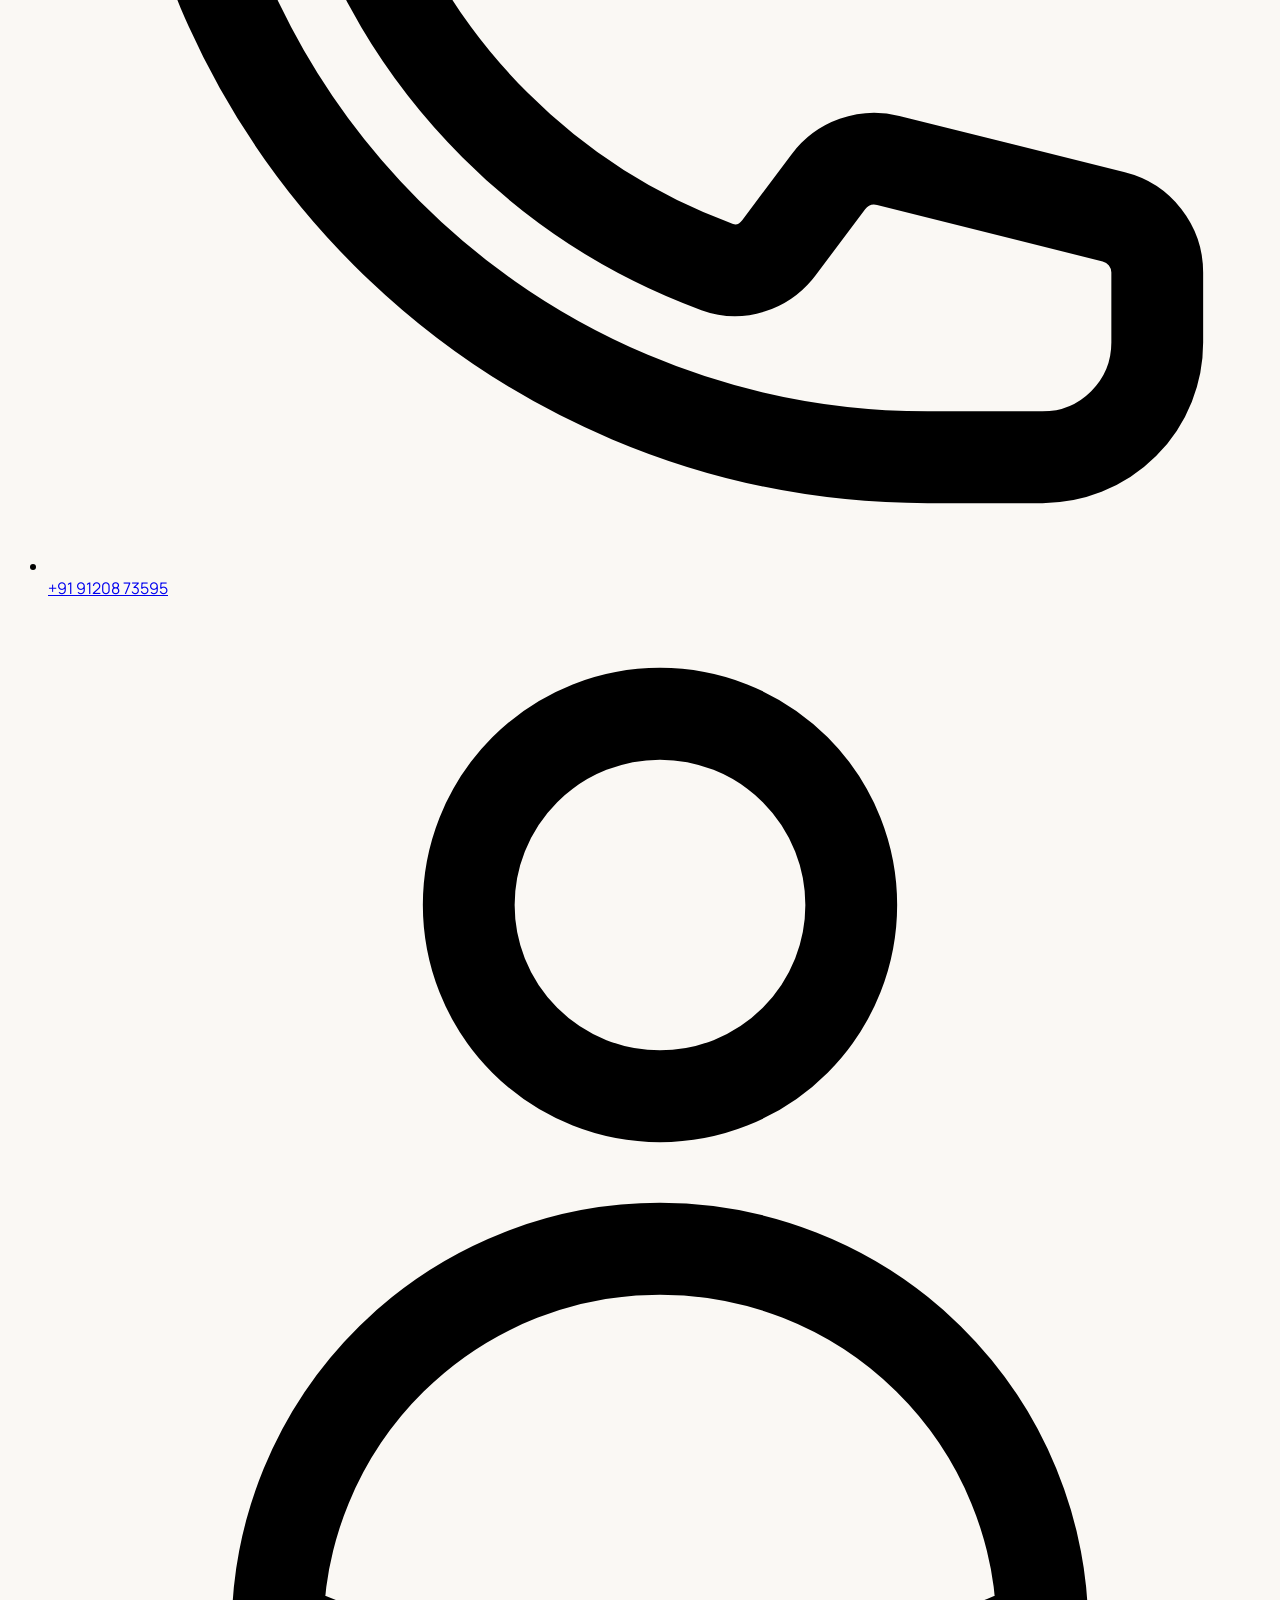
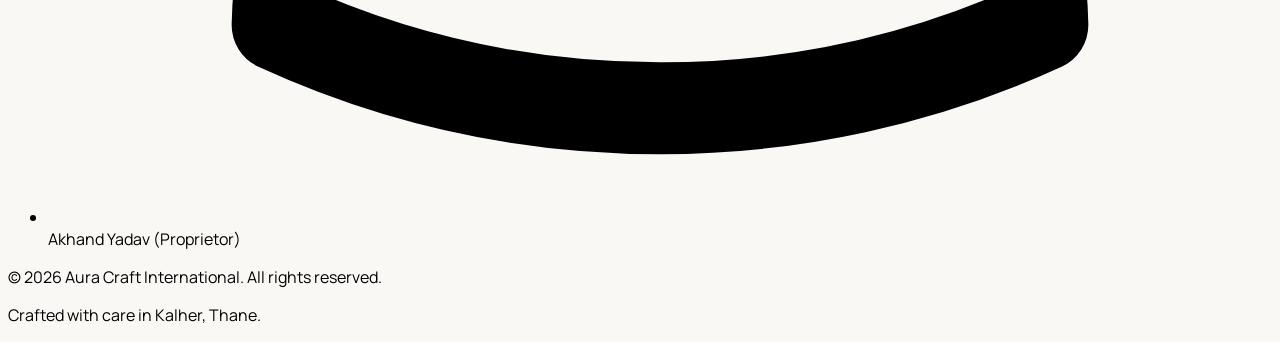
==== commit a3c0916b: "Update index.html" ====
--- a/index.html
+++ b/index.html
@@ -4,30 +4,20 @@
 <meta charset="UTF-8">
 <meta name="viewport" content="width=device-width, initial-scale=1.0">
 <title>Aura Craft International | Custom & Ready-Made Furniture, Thane Mumbai</title>
-<meta name="description" content="Aura Craft International - Premium custom furniture manufacturing and ready-made furniture store in Kalher, Thane, Mumbai. Sofas, beds, dining sets and more, handcrafted to order.">
-
-<!-- Google Fonts: Fraunces (display/serif - craftsmanship feel) + Manrope (clean body/UI) -->
+<meta name="description" content="Aura Craft International - Premium custom furniture manufacturing and ready-made furniture store in Kalher, Thane, Mumbai.">
+
 <link rel="preconnect" href="https://fonts.googleapis.com">
 <link rel="preconnect" href="https://fonts.gstatic.com" crossorigin>
 <link href="https://fonts.googleapis.com/css2?family=Fraunces:opsz,wght@9..144,300;9..144,500;9..144,600;9..144,700&family=Manrope:wght@400;500;600;700;800&display=swap" rel="stylesheet">
 
-<!-- Tailwind CSS via CDN -->
 <script src="https://cdn.tailwindcss.com"></script>
 <script>
   tailwind.config = {
     theme: {
       extend: {
         colors: {
-          navy: {
-            DEFAULT: '#0B1F3A',
-            dark: '#071527',
-            light: '#142A4D',
-          },
-          gold: {
-            DEFAULT: '#C9A227',
-            light: '#E2C158',
-            dark: '#9C7D1A',
-          },
+          navy: { DEFAULT: '#0B1F3A', dark: '#071527', light: '#142A4D' },
+          gold: { DEFAULT: '#C9A227', light: '#E2C158', dark: '#9C7D1A' },
           cream: '#FAF8F4',
         },
         fontFamily: {
@@ -40,27 +30,10 @@
 </script>
 
 <style>
-  /* ===== Global custom styles (not achievable with pure Tailwind utility classes) ===== */
   html { scroll-behavior: smooth; }
   body { font-family: 'Manrope', sans-serif; background-color: #FAF8F4; }
   h1, h2, h3, .font-display { font-family: 'Fraunces', serif; }
 
-  /* Signature element: a "dovetail joint" inspired zig-zag divider.
-     References real woodworking joinery instead of a generic straight/wave divider. */
-  .joinery-divider {
-    height: 22px;
-    width: 100%;
-    background-color: #0B1F3A;
-    --tooth: 22px;
-    clip-path: polygon(
-      0% 0%, 100% 0%, 100% 100%,
-      0% 100%
-    );
-    position: relative;
-  }
-  .joinery-divider svg { display: block; width: 100%; height: 100%; }
-
-  /* Eyebrow label style used as a structural device (small caps, tracked) */
   .eyebrow {
     font-family: 'Manrope', sans-serif;
     letter-spacing: 0.18em;
@@ -69,7 +42,6 @@
     font-weight: 700;
   }
 
-  /* Custom gold underline-on-hover for nav links */
   .nav-link { position: relative; }
   .nav-link::after {
     content: '';
@@ -79,29 +51,23 @@
     background-color: #C9A227;
     transition: width 0.25s ease;
   }
-  .nav-link:hover::after { width: 100%; }
-
-  /* Product card hover lift */
+  .nav-link:hover::after, .nav-link.active::after { width: 100%; }
+
   .product-card { transition: transform 0.35s ease, box-shadow 0.35s ease; }
   .product-card:hover { transform: translateY(-6px); box-shadow: 0 20px 40px -10px rgba(11,31,58,0.25); }
 
-  /* Carousel track */
   .carousel-track { transition: transform 0.5s ease; }
 
-  /* Scroll reveal (vanilla JS toggles .reveal-visible) */
   .reveal { opacity: 0; transform: translateY(24px); transition: opacity 0.7s ease, transform 0.7s ease; }
   .reveal-visible { opacity: 1; transform: translateY(0); }
 
-  /* Respect reduced motion preference */
   @media (prefers-reduced-motion: reduce) {
     .reveal { opacity: 1; transform: none; transition: none; }
     .product-card, .nav-link::after { transition: none; }
   }
 
-  /* Mobile menu slide */
   #mobile-menu { transition: max-height 0.35s ease; }
 
-  /* Wood-grain style faint texture overlay for hero (pure CSS, no image dependency) */
   .grain-overlay::before {
     content: '';
     position: absolute; inset: 0;
@@ -109,48 +75,82 @@
     pointer-events: none;
   }
 
-  /* Visible keyboard focus for accessibility */
-  a:focus-visible, button:focus-visible, input:focus-visible {
+  a:focus-visible, button:focus-visible, input:focus-visible, textarea:focus-visible, select:focus-visible {
     outline: 2px solid #C9A227;
     outline-offset: 3px;
   }
+
+  .page { display: none; }
+  .page.active { display: block; }
+
+  /* Page header pattern */
+  .page-hero {
+    background: linear-gradient(135deg, #071527 0%, #0B1F3A 60%, #142A4D 100%);
+    position: relative;
+    overflow: hidden;
+  }
+  .page-hero::before {
+    content: '';
+    position: absolute; inset: 0;
+    background-image: repeating-linear-gradient(100deg, rgba(201,162,39,0.04) 0px, rgba(201,162,39,0.04) 1px, transparent 1px, transparent 40px);
+    pointer-events: none;
+  }
+
+  /* Filter buttons */
+  .filter-btn { transition: all 0.2s ease; }
+  .filter-btn.active { background: #0B1F3A; color: #FAF8F4; border-color: #0B1F3A; }
+
+  /* Cart item */
+  .cart-item { border-bottom: 1px solid rgba(11,31,58,0.08); }
+
+  /* Form inputs */
+  .form-input {
+    width: 100%;
+    background: white;
+    border: 1.5px solid rgba(11,31,58,0.15);
+    border-radius: 8px;
+    padding: 0.75rem 1rem;
+    font-size: 0.9rem;
+    color: #071527;
+    transition: border-color 0.2s;
+  }
+  .form-input:focus { border-color: #C9A227; outline: none; }
+  .form-input::placeholder { color: rgba(7,21,39,0.4); }
+
+  select.form-input { appearance: none; background-image: url("data:image/svg+xml,%3Csvg xmlns='http://www.w3.org/2000/svg' fill='none' viewBox='0 0 24 24' stroke='%230B1F3A' stroke-width='2'%3E%3Cpath stroke-linecap='round' stroke-linejoin='round' d='M19.5 8.25l-7.5 7.5-7.5-7.5'/%3E%3C/svg%3E"); background-repeat: no-repeat; background-position: right 0.75rem center; background-size: 16px; padding-right: 2.5rem; }
 </style>
 </head>
 
 <body class="text-navy-dark antialiased">
 
 <!-- ============================================================ -->
-<!-- NAVBAR (Global component - sticky, dynamic cart count)        -->
+<!-- NAVBAR                                                        -->
 <!-- ============================================================ -->
 <header class="sticky top-0 z-50 bg-navy text-cream shadow-lg shadow-navy/20">
   <nav class="max-w-7xl mx-auto px-5 sm:px-8 flex items-center justify-between h-20">
-
     <!-- Logo -->
-    <a href="index.html" class="flex items-center gap-2 shrink-0">
+    <button onclick="nav('home')" class="flex items-center gap-2 shrink-0">
       <span class="font-display text-2xl md:text-3xl tracking-wide text-cream">Aura<span class="text-gold">Craft</span></span>
       <span class="hidden sm:inline eyebrow text-gold/70 border-l border-gold/30 pl-2 ml-1">International</span>
-    </a>
-
-    <!-- Desktop Nav Links -->
+    </button>
+
+    <!-- Desktop Nav -->
     <ul class="hidden lg:flex items-center gap-9 font-medium text-sm">
-      <li><a href="index.html" class="nav-link text-gold">Home</a></li>
-      <li><a href="about.html" class="nav-link hover:text-gold transition-colors">About Us</a></li>
-      <li><a href="custom-orders.html" class="nav-link hover:text-gold transition-colors">Custom Orders</a></li>
-      <li><a href="shop.html" class="nav-link hover:text-gold transition-colors">Shop</a></li>
-      <li><a href="contact.html" class="nav-link hover:text-gold transition-colors">Contact</a></li>
+      <li><button onclick="nav('home')" data-nav="home" class="nav-link hover:text-gold transition-colors">Home</button></li>
+      <li><button onclick="nav('about')" data-nav="about" class="nav-link hover:text-gold transition-colors">About Us</button></li>
+      <li><button onclick="nav('custom')" data-nav="custom" class="nav-link hover:text-gold transition-colors">Custom Orders</button></li>
+      <li><button onclick="nav('shop')" data-nav="shop" class="nav-link hover:text-gold transition-colors">Shop</button></li>
+      <li><button onclick="nav('contact')" data-nav="contact" class="nav-link hover:text-gold transition-colors">Contact</button></li>
     </ul>
 
-    <!-- Right side: Cart + Mobile Toggle -->
+    <!-- Right: Cart + Hamburger -->
     <div class="flex items-center gap-4">
-      <a href="cart.html" aria-label="View cart" class="relative flex items-center justify-center w-11 h-11 rounded-full bg-navy-light hover:bg-gold/20 transition-colors">
+      <button onclick="nav('cart')" aria-label="View cart" class="relative flex items-center justify-center w-11 h-11 rounded-full bg-navy-light hover:bg-gold/20 transition-colors">
         <svg xmlns="http://www.w3.org/2000/svg" class="w-5 h-5 text-cream" fill="none" viewBox="0 0 24 24" stroke="currentColor" stroke-width="1.8">
           <path stroke-linecap="round" stroke-linejoin="round" d="M2.25 3h1.386c.51 0 .955.343 1.087.835l.383 1.437M7.5 14.25a3 3 0 00-3 3h15.75m-12.75-3h11.218c1.121-2.3 1.872-3.844 2.747-6.563a1.125 1.125 0 00-1.075-1.437H5.106M7.5 14.25L5.106 5.638M7.5 14.25L5.625 5.625a1.5 1.5 0 00-1.45-1.125H3.75m4.5 13.5a1.5 1.5 0 11-3 0 1.5 1.5 0 013 0zm9.75 0a1.5 1.5 0 11-3 0 1.5 1.5 0 013 0z" />
         </svg>
-        <!-- Cart count badge: updated by JS from localStorage on every page -->
         <span id="cart-count" class="absolute -top-1.5 -right-1.5 bg-gold text-navy-dark text-[11px] font-bold w-5 h-5 rounded-full flex items-center justify-center">0</span>
-      </a>
-
-      <!-- Mobile hamburger -->
+      </button>
       <button id="menu-toggle" aria-label="Toggle menu" aria-expanded="false" class="lg:hidden flex items-center justify-center w-11 h-11 rounded-full bg-navy-light">
         <svg id="menu-icon-open" xmlns="http://www.w3.org/2000/svg" class="w-5 h-5" fill="none" viewBox="0 0 24 24" stroke="currentColor" stroke-width="1.8">
           <path stroke-linecap="round" stroke-linejoin="round" d="M3.75 6.75h16.5M3.75 12h16.5m-16.5 5.25h16.5" />
@@ -162,247 +162,731 @@
     </div>
   </nav>
 
-  <!-- Mobile menu panel -->
+  <!-- Mobile menu -->
   <div id="mobile-menu" class="lg:hidden overflow-hidden max-h-0 bg-navy-dark">
     <ul class="flex flex-col px-6 py-2 font-medium">
-      <li><a href="index.html" class="block py-3 border-b border-white/10 text-gold">Home</a></li>
-      <li><a href="about.html" class="block py-3 border-b border-white/10">About Us</a></li>
-      <li><a href="custom-orders.html" class="block py-3 border-b border-white/10">Custom Orders</a></li>
-      <li><a href="shop.html" class="block py-3 border-b border-white/10">Shop</a></li>
-      <li><a href="contact.html" class="block py-3">Contact</a></li>
+      <li><button onclick="nav('home')" data-nav="home" class="block w-full text-left py-3 border-b border-white/10">Home</button></li>
+      <li><button onclick="nav('about')" data-nav="about" class="block w-full text-left py-3 border-b border-white/10">About Us</button></li>
+      <li><button onclick="nav('custom')" data-nav="custom" class="block w-full text-left py-3 border-b border-white/10">Custom Orders</button></li>
+      <li><button onclick="nav('shop')" data-nav="shop" class="block w-full text-left py-3 border-b border-white/10">Shop</button></li>
+      <li><button onclick="nav('contact')" data-nav="contact" class="block w-full text-left py-3">Contact</button></li>
     </ul>
   </div>
 </header>
 
-<!-- ============================================================ -->
-<!-- HERO SECTION                                                   -->
-<!-- ============================================================ -->
-<section class="relative bg-navy grain-overlay overflow-hidden">
-  <div class="max-w-7xl mx-auto px-5 sm:px-8 grid lg:grid-cols-2 gap-10 items-center py-16 lg:py-24 relative z-10">
-
-    <!-- Left: copy -->
-    <div class="order-2 lg:order-1">
-      <p class="eyebrow text-gold mb-4">Manufactured in Kalher, Thane</p>
-      <h1 class="font-display text-cream text-4xl sm:text-5xl lg:text-[3.4rem] leading-[1.1] font-medium mb-6">
-        Furniture built<br> joint by joint,<br>
-        <span class="text-gold italic font-light">never assembled in haste.</span>
-      </h1>
-      <p class="text-cream/70 text-base sm:text-lg max-w-md mb-9 leading-relaxed">
-        Aura Craft International designs and manufactures solid-wood furniture for homes and businesses across India — choose from our ready-made store or commission a piece built to your exact dimensions.
-      </p>
-      <div class="flex flex-wrap gap-4">
-        <a href="shop.html" class="inline-flex items-center gap-2 bg-gold hover:bg-gold-light text-navy-dark font-bold px-7 py-4 rounded-md transition-colors">
-          Shop Ready-Made
+
+<!-- ============================================================ -->
+<!-- PAGE: HOME                                                    -->
+<!-- ============================================================ -->
+<div id="page-home" class="page">
+
+  <!-- Hero -->
+  <section class="relative bg-navy grain-overlay overflow-hidden">
+    <div class="max-w-7xl mx-auto px-5 sm:px-8 grid lg:grid-cols-2 gap-10 items-center py-16 lg:py-24 relative z-10">
+      <div class="order-2 lg:order-1">
+        <p class="eyebrow text-gold mb-4">Manufactured in Kalher, Thane</p>
+        <h1 class="font-display text-cream text-4xl sm:text-5xl lg:text-[3.4rem] leading-[1.1] font-medium mb-6">
+          Furniture built<br> joint by joint,<br>
+          <span class="text-gold italic font-light">never assembled in haste.</span>
+        </h1>
+        <p class="text-cream/70 text-base sm:text-lg max-w-md mb-9 leading-relaxed">
+          Aura Craft International designs and manufactures solid-wood furniture for homes and businesses across India — choose from our ready-made store or commission a piece built to your exact dimensions.
+        </p>
+        <div class="flex flex-wrap gap-4">
+          <button onclick="nav('shop')" class="inline-flex items-center gap-2 bg-gold hover:bg-gold-light text-navy-dark font-bold px-7 py-4 rounded-md transition-colors">
+            Shop Ready-Made
+            <svg xmlns="http://www.w3.org/2000/svg" class="w-4 h-4" fill="none" viewBox="0 0 24 24" stroke="currentColor" stroke-width="2"><path stroke-linecap="round" stroke-linejoin="round" d="M13.5 4.5L21 12m0 0l-7.5 7.5M21 12H3" /></svg>
+          </button>
+          <button onclick="nav('custom')" class="inline-flex items-center gap-2 border border-gold/50 text-cream hover:border-gold hover:bg-white/5 font-bold px-7 py-4 rounded-md transition-colors">
+            Order Custom Furniture
+          </button>
+        </div>
+        <div class="flex flex-wrap gap-x-8 gap-y-3 mt-12 text-cream/60 text-sm">
+          <span class="flex items-center gap-2"><span class="text-gold text-lg">●</span> Solid wood &amp; engineered panels</span>
+          <span class="flex items-center gap-2"><span class="text-gold text-lg">●</span> Pan-India shipping</span>
+          <span class="flex items-center gap-2"><span class="text-gold text-lg">●</span> Factory-direct pricing</span>
+        </div>
+      </div>
+      <div class="order-1 lg:order-2 relative">
+        <div class="absolute -inset-4 border border-gold/30 rounded-2xl hidden lg:block"></div>
+        <img src="https://images.unsplash.com/photo-1493663284031-b7e3aefcae8e?auto=format&fit=crop&w=1200&q=80" alt="Premium handcrafted wooden living room furniture set" class="relative w-full h-[320px] sm:h-[420px] lg:h-[520px] object-cover rounded-2xl shadow-2xl" loading="eager">
+        <div class="absolute -bottom-6 left-6 bg-cream rounded-xl shadow-xl px-5 py-4 flex items-center gap-3">
+          <div class="w-10 h-10 rounded-full bg-navy flex items-center justify-center text-gold font-display text-lg">A</div>
+          <div>
+            <p class="text-navy-dark font-bold text-sm leading-tight">Factory direct</p>
+            <p class="text-navy-dark/60 text-xs">No middleman markup</p>
+          </div>
+        </div>
+      </div>
+    </div>
+  </section>
+
+  <!-- Joinery divider -->
+  <div style="height:22px;width:100%;overflow:hidden;">
+    <svg viewBox="0 0 400 22" preserveAspectRatio="none" xmlns="http://www.w3.org/2000/svg" style="display:block;width:100%;height:100%;">
+      <path d="M0,0 L400,0 L400,22 L0,22 Z" fill="#0B1F3A"/>
+      <path d="M0,22 L0,12 L10,12 L10,22 L20,22 L20,12 L30,12 L30,22 L40,22 L40,12 L50,12 L50,22 L60,22 L60,12 L70,12 L70,22 L80,22 L80,12 L90,12 L90,22 L100,22 L100,12 L110,12 L110,22 L120,22 L120,12 L130,12 L130,22 L140,22 L140,12 L150,12 L150,22 L160,22 L160,12 L170,12 L170,22 L180,22 L180,12 L190,12 L190,22 L200,22 L200,12 L210,12 L210,22 L220,22 L220,12 L230,12 L230,22 L240,22 L240,12 L250,12 L250,22 L260,22 L260,12 L270,12 L270,22 L280,22 L280,12 L290,12 L290,22 L300,22 L300,12 L310,12 L310,22 L320,22 L320,12 L330,12 L330,22 L340,22 L340,12 L350,12 L350,22 L360,22 L360,12 L370,12 L370,22 L380,22 L380,12 L390,12 L390,22 L400,22 L400,0 L0,0 Z" fill="#FAF8F4"/>
+    </svg>
+  </div>
+
+  <!-- Featured Products Carousel -->
+  <section class="bg-cream py-16 sm:py-24">
+    <div class="max-w-7xl mx-auto px-5 sm:px-8">
+      <div class="flex items-end justify-between mb-10 flex-wrap gap-4">
+        <div>
+          <p class="eyebrow text-gold-dark mb-2">From the showroom floor</p>
+          <h2 class="font-display text-3xl sm:text-4xl text-navy-dark">Featured Pieces</h2>
+        </div>
+        <div class="flex gap-3">
+          <button id="carousel-prev" aria-label="Previous" class="w-11 h-11 rounded-full border border-navy/20 flex items-center justify-center hover:bg-navy hover:text-cream transition-colors">
+            <svg xmlns="http://www.w3.org/2000/svg" class="w-5 h-5" fill="none" viewBox="0 0 24 24" stroke="currentColor" stroke-width="2"><path stroke-linecap="round" stroke-linejoin="round" d="M15.75 19.5L8.25 12l7.5-7.5" /></svg>
+          </button>
+          <button id="carousel-next" aria-label="Next" class="w-11 h-11 rounded-full border border-navy/20 flex items-center justify-center hover:bg-navy hover:text-cream transition-colors">
+            <svg xmlns="http://www.w3.org/2000/svg" class="w-5 h-5" fill="none" viewBox="0 0 24 24" stroke="currentColor" stroke-width="2"><path stroke-linecap="round" stroke-linejoin="round" d="M8.25 4.5l7.5 7.5-7.5 7.5" /></svg>
+          </button>
+        </div>
+      </div>
+
+      <div class="overflow-hidden">
+        <div id="carousel-track" class="carousel-track flex gap-6">
+
+          <article class="product-card flex-shrink-0 w-[78%] sm:w-[46%] lg:w-[23%] bg-white rounded-xl overflow-hidden shadow-sm border border-navy/5">
+            <button onclick="nav('shop')" class="block relative overflow-hidden h-60 w-full">
+              <img src="https://images.unsplash.com/photo-1567538096630-e0c55bd6374c?auto=format&fit=crop&w=600&q=80" alt="Walnut dining table set" class="w-full h-full object-cover transition-transform duration-500 hover:scale-105">
+              <span class="absolute top-3 left-3 bg-gold text-navy-dark text-xs font-bold px-3 py-1 rounded-full">Bestseller</span>
+            </button>
+            <div class="p-5">
+              <p class="eyebrow text-navy-dark/40 mb-1">Dining</p>
+              <h3 class="font-display text-lg text-navy-dark mb-1">Solid Sheesham Dining Set</h3>
+              <p class="text-gold-dark font-bold mb-4">₹42,999</p>
+              <button class="add-to-cart-btn w-full bg-navy hover:bg-navy-light text-cream font-semibold py-2.5 rounded-md transition-colors text-sm"
+                      data-id="dining-sheesham-01" data-name="Solid Sheesham Dining Set" data-price="42999"
+                      data-image="https://images.unsplash.com/photo-1567538096630-e0c55bd6374c?auto=format&fit=crop&w=600&q=80">Add to Cart</button>
+            </div>
+          </article>
+
+          <article class="product-card flex-shrink-0 w-[78%] sm:w-[46%] lg:w-[23%] bg-white rounded-xl overflow-hidden shadow-sm border border-navy/5">
+            <button onclick="nav('shop')" class="block relative overflow-hidden h-60 w-full">
+              <img src="https://images.unsplash.com/photo-1538688525198-9b88f6f53126?auto=format&fit=crop&w=600&q=80" alt="Modern grey fabric sofa" class="w-full h-full object-cover">
+            </button>
+            <div class="p-5">
+              <p class="eyebrow text-navy-dark/40 mb-1">Sofas</p>
+              <h3 class="font-display text-lg text-navy-dark mb-1">Aura 3-Seater Lounge Sofa</h3>
+              <p class="text-gold-dark font-bold mb-4">₹38,499</p>
+              <button class="add-to-cart-btn w-full bg-navy hover:bg-navy-light text-cream font-semibold py-2.5 rounded-md transition-colors text-sm"
+                      data-id="sofa-lounge-01" data-name="Aura 3-Seater Lounge Sofa" data-price="38499"
+                      data-image="https://images.unsplash.com/photo-1538688525198-9b88f6f53126?auto=format&fit=crop&w=600&q=80">Add to Cart</button>
+            </div>
+          </article>
+
+          <article class="product-card flex-shrink-0 w-[78%] sm:w-[46%] lg:w-[23%] bg-white rounded-xl overflow-hidden shadow-sm border border-navy/5">
+            <button onclick="nav('shop')" class="block relative overflow-hidden h-60 w-full">
+              <img src="https://images.unsplash.com/photo-1505693416388-ac5ce068fe85?auto=format&fit=crop&w=600&q=80" alt="King size wooden bed frame" class="w-full h-full object-cover">
+            </button>
+            <div class="p-5">
+              <p class="eyebrow text-navy-dark/40 mb-1">Beds</p>
+              <h3 class="font-display text-lg text-navy-dark mb-1">Heritage King Bed Frame</h3>
+              <p class="text-gold-dark font-bold mb-4">₹54,999</p>
+              <button class="add-to-cart-btn w-full bg-navy hover:bg-navy-light text-cream font-semibold py-2.5 rounded-md transition-colors text-sm"
+                      data-id="bed-heritage-01" data-name="Heritage King Bed Frame" data-price="54999"
+                      data-image="https://images.unsplash.com/photo-1505693416388-ac5ce068fe85?auto=format&fit=crop&w=600&q=80">Add to Cart</button>
+            </div>
+          </article>
+
+          <article class="product-card flex-shrink-0 w-[78%] sm:w-[46%] lg:w-[23%] bg-white rounded-xl overflow-hidden shadow-sm border border-navy/5">
+            <button onclick="nav('shop')" class="block relative overflow-hidden h-60 w-full">
+              <img src="https://images.unsplash.com/photo-1555041469-a586c61ea9bc?auto=format&fit=crop&w=600&q=80" alt="Wooden accent armchair" class="w-full h-full object-cover">
+            </button>
+            <div class="p-5">
+              <p class="eyebrow text-navy-dark/40 mb-1">Chairs</p>
+              <h3 class="font-display text-lg text-navy-dark mb-1">Teak Accent Armchair</h3>
+              <p class="text-gold-dark font-bold mb-4">₹16,750</p>
+              <button class="add-to-cart-btn w-full bg-navy hover:bg-navy-light text-cream font-semibold py-2.5 rounded-md transition-colors text-sm"
+                      data-id="chair-teak-01" data-name="Teak Accent Armchair" data-price="16750"
+                      data-image="https://images.unsplash.com/photo-1555041469-a586c61ea9bc?auto=format&fit=crop&w=600&q=80">Add to Cart</button>
+            </div>
+          </article>
+
+          <article class="product-card flex-shrink-0 w-[78%] sm:w-[46%] lg:w-[23%] bg-white rounded-xl overflow-hidden shadow-sm border border-navy/5">
+            <button onclick="nav('shop')" class="block relative overflow-hidden h-60 w-full">
+              <img src="https://images.unsplash.com/photo-1518455027359-f3f8164ba6bd?auto=format&fit=crop&w=600&q=80" alt="Wooden study desk" class="w-full h-full object-cover">
+            </button>
+            <div class="p-5">
+              <p class="eyebrow text-navy-dark/40 mb-1">Office</p>
+              <h3 class="font-display text-lg text-navy-dark mb-1">Oakwood Study Desk</h3>
+              <p class="text-gold-dark font-bold mb-4">₹21,200</p>
+              <button class="add-to-cart-btn w-full bg-navy hover:bg-navy-light text-cream font-semibold py-2.5 rounded-md transition-colors text-sm"
+                      data-id="desk-oak-01" data-name="Oakwood Study Desk" data-price="21200"
+                      data-image="https://images.unsplash.com/photo-1518455027359-f3f8164ba6bd?auto=format&fit=crop&w=600&q=80">Add to Cart</button>
+            </div>
+          </article>
+
+        </div>
+      </div>
+
+      <div class="text-center mt-12">
+        <button onclick="nav('shop')" class="inline-flex items-center gap-2 text-navy-dark font-bold border-b-2 border-gold pb-1 hover:gap-3 transition-all">
+          View Full Collection
           <svg xmlns="http://www.w3.org/2000/svg" class="w-4 h-4" fill="none" viewBox="0 0 24 24" stroke="currentColor" stroke-width="2"><path stroke-linecap="round" stroke-linejoin="round" d="M13.5 4.5L21 12m0 0l-7.5 7.5M21 12H3" /></svg>
-        </a>
-        <a href="custom-orders.html" class="inline-flex items-center gap-2 border border-gold/50 text-cream hover:border-gold hover:bg-white/5 font-bold px-7 py-4 rounded-md transition-colors">
-          Order Custom Furniture
-        </a>
-      </div>
-
-      <!-- Trust strip -->
-      <div class="flex flex-wrap gap-x-8 gap-y-3 mt-12 text-cream/60 text-sm">
-        <span class="flex items-center gap-2"><span class="text-gold text-lg">●</span> Solid wood &amp; engineered panels</span>
-        <span class="flex items-center gap-2"><span class="text-gold text-lg">●</span> Pan-India shipping</span>
-        <span class="flex items-center gap-2"><span class="text-gold text-lg">●</span> Factory-direct pricing</span>
-      </div>
-    </div>
-
-    <!-- Right: hero image -->
-    <div class="order-1 lg:order-2 relative">
-      <div class="absolute -inset-4 border border-gold/30 rounded-2xl hidden lg:block"></div>
-      <img
-        src="https://images.unsplash.com/photo-1493663284031-b7e3aefcae8e?auto=format&fit=crop&w=1200&q=80"
-        alt="Premium handcrafted wooden living room furniture set"
-        class="relative w-full h-[320px] sm:h-[420px] lg:h-[520px] object-cover rounded-2xl shadow-2xl"
-        loading="eager">
-      <!-- Floating price/quality tag -->
-      <div class="absolute -bottom-6 left-6 bg-cream rounded-xl shadow-xl px-5 py-4 flex items-center gap-3">
-        <div class="w-10 h-10 rounded-full bg-navy flex items-center justify-center text-gold font-display text-lg">A</div>
-        <div>
-          <p class="text-navy-dark font-bold text-sm leading-tight">Factory direct</p>
-          <p class="text-navy-dark/60 text-xs">No middleman markup</p>
-        </div>
-      </div>
-    </div>
-  </div>
-</section>
-
-<!-- Signature joinery divider (dovetail motif) -->
-<div class="joinery-divider">
-  <svg viewBox="0 0 400 22" preserveAspectRatio="none" xmlns="http://www.w3.org/2000/svg">
-    <path d="M0,0 L400,0 L400,22 L0,22 Z" fill="#0B1F3A"/>
-    <path d="M0,22 L0,12 L10,12 L10,22 L20,22 L20,12 L30,12 L30,22 L40,22 L40,12 L50,12 L50,22 L60,22 L60,12 L70,12 L70,22 L80,22 L80,12 L90,12 L90,22 L100,22 L100,12 L110,12 L110,22 L120,22 L120,12 L130,12 L130,22 L140,22 L140,12 L150,12 L150,22 L160,22 L160,12 L170,12 L170,22 L180,22 L180,12 L190,12 L190,22 L200,22 L200,12 L210,12 L210,22 L220,22 L220,12 L230,12 L230,22 L240,22 L240,12 L250,12 L250,22 L260,22 L260,12 L270,12 L270,22 L280,22 L280,12 L290,12 L290,22 L300,22 L300,12 L310,12 L310,22 L320,22 L320,12 L330,12 L330,22 L340,22 L340,12 L350,12 L350,22 L360,22 L360,12 L370,12 L370,22 L380,22 L380,12 L390,12 L390,22 L400,22 L400,0 L0,0 Z" fill="#FAF8F4"/>
-  </svg>
-</div>
-
-<!-- ============================================================ -->
-<!-- FEATURED PRODUCTS CAROUSEL                                    -->
-<!-- ============================================================ -->
-<section class="bg-cream py-16 sm:py-24">
-  <div class="max-w-7xl mx-auto px-5 sm:px-8">
-    <div class="flex items-end justify-between mb-10 flex-wrap gap-4">
-      <div>
-        <p class="eyebrow text-gold-dark mb-2">From the showroom floor</p>
-        <h2 class="font-display text-3xl sm:text-4xl text-navy-dark">Featured Pieces</h2>
-      </div>
-      <!-- Carousel controls -->
-      <div class="flex gap-3">
-        <button id="carousel-prev" aria-label="Previous products" class="w-11 h-11 rounded-full border border-navy/20 flex items-center justify-center hover:bg-navy hover:text-cream transition-colors">
-          <svg xmlns="http://www.w3.org/2000/svg" class="w-5 h-5" fill="none" viewBox="0 0 24 24" stroke="currentColor" stroke-width="2"><path stroke-linecap="round" stroke-linejoin="round" d="M15.75 19.5L8.25 12l7.5-7.5" /></svg>
         </button>
-        <button id="carousel-next" aria-label="Next products" class="w-11 h-11 rounded-full border border-navy/20 flex items-center justify-center hover:bg-navy hover:text-cream transition-colors">
-          <svg xmlns="http://www.w3.org/2000/svg" class="w-5 h-5" fill="none" viewBox="0 0 24 24" stroke="currentColor" stroke-width="2"><path stroke-linecap="round" stroke-linejoin="round" d="M8.25 4.5l7.5 7.5-7.5 7.5" /></svg>
+      </div>
+    </div>
+  </section>
+
+  <!-- About Teaser -->
+  <section class="bg-navy text-cream py-16 sm:py-24 relative overflow-hidden">
+    <div class="max-w-7xl mx-auto px-5 sm:px-8 grid lg:grid-cols-2 gap-12 items-center">
+      <div class="reveal">
+        <img src="https://images.unsplash.com/photo-1565538810643-b5bdb714032a?auto=format&fit=crop&w=900&q=80" alt="Furniture craftsman at Aura Craft's Thane workshop" class="w-full h-[380px] object-cover rounded-2xl shadow-2xl">
+      </div>
+      <div class="reveal">
+        <p class="eyebrow text-gold mb-4">Built in Thane, trusted across India</p>
+        <h2 class="font-display text-3xl sm:text-4xl mb-6 leading-tight">Two ways to furnish your space — pick what fits you.</h2>
+        <p class="text-cream/70 leading-relaxed mb-6">
+          Every Aura Craft piece comes out of the same Kalher, Thane workshop — whether you're buying a sofa off our shelf today, or commissioning a wardrobe built to the exact centimetre for your home. We control the wood sourcing, joinery and finishing ourselves.
+        </p>
+        <div class="grid sm:grid-cols-2 gap-6 mb-8">
+          <div class="border-l-2 border-gold pl-4">
+            <p class="font-display text-2xl text-gold mb-1">12+ yrs</p>
+            <p class="text-cream/60 text-sm">Manufacturing experience</p>
+          </div>
+          <div class="border-l-2 border-gold pl-4">
+            <p class="font-display text-2xl text-gold mb-1">600+</p>
+            <p class="text-cream/60 text-sm">Custom orders delivered</p>
+          </div>
+        </div>
+        <button onclick="nav('about')" class="inline-flex items-center gap-2 text-gold font-bold border-b-2 border-gold/40 hover:border-gold pb-1 transition-colors">
+          Read our full story
+          <svg xmlns="http://www.w3.org/2000/svg" class="w-4 h-4" fill="none" viewBox="0 0 24 24" stroke="currentColor" stroke-width="2"><path stroke-linecap="round" stroke-linejoin="round" d="M13.5 4.5L21 12m0 0l-7.5 7.5M21 12H3" /></svg>
         </button>
       </div>
     </div>
-
-    <!-- Carousel viewport -->
-    <div class="overflow-hidden">
-      <div id="carousel-track" class="carousel-track flex gap-6">
-
-        <!-- Product Card Template (repeated). data-* attrs feed JS / future cart logic -->
-        <article class="product-card flex-shrink-0 w-[78%] sm:w-[46%] lg:w-[23%] bg-white rounded-xl overflow-hidden shadow-sm border border-navy/5">
-          <a href="product-details.html" class="block relative overflow-hidden h-60">
-            <img src="https://images.unsplash.com/photo-1567538096630-e0c55bd6374c?auto=format&fit=crop&w=600&q=80" alt="Walnut wooden dining table set" class="w-full h-full object-cover transition-transform duration-500 group-hover:scale-105">
+  </section>
+
+</div><!-- /page-home -->
+
+
+<!-- ============================================================ -->
+<!-- PAGE: ABOUT                                                   -->
+<!-- ============================================================ -->
+<div id="page-about" class="page">
+
+  <!-- Page header -->
+  <section class="page-hero py-20 sm:py-28 relative z-10">
+    <div class="max-w-7xl mx-auto px-5 sm:px-8 text-center">
+      <p class="eyebrow text-gold mb-4">Our story</p>
+      <h1 class="font-display text-cream text-4xl sm:text-5xl lg:text-6xl font-medium leading-tight mb-6">Crafted with conviction,<br><span class="text-gold italic font-light">made in Thane.</span></h1>
+      <p class="text-cream/60 max-w-xl mx-auto text-lg">From a single workshop in Kalher to homes across India — this is who we are.</p>
+    </div>
+  </section>
+
+  <!-- Story -->
+  <section class="bg-cream py-16 sm:py-24">
+    <div class="max-w-7xl mx-auto px-5 sm:px-8 grid lg:grid-cols-2 gap-16 items-center">
+      <div class="reveal">
+        <img src="https://images.unsplash.com/photo-1565538810643-b5bdb714032a?auto=format&fit=crop&w=900&q=80" alt="Craftsman at work" class="w-full h-[420px] object-cover rounded-2xl shadow-xl">
+      </div>
+      <div class="reveal">
+        <p class="eyebrow text-gold-dark mb-4">Who we are</p>
+        <h2 class="font-display text-3xl sm:text-4xl text-navy-dark mb-6 leading-tight">One workshop. Two product lines. Zero compromise.</h2>
+        <p class="text-navy-dark/70 leading-relaxed mb-5">
+          Aura Craft International was founded by Akhand Yadav with a single belief: that good furniture shouldn't require choosing between quality and cost. From our factory in Ja Mata Di Compound, Kalher, Thane, we manufacture every piece ourselves — no outsourcing, no shortcuts.
+        </p>
+        <p class="text-navy-dark/70 leading-relaxed mb-8">
+          We offer two routes to a furnished home. Our ready-made collection is photographed, priced, and ready to ship. Our custom division accepts commissions for pieces built to your exact dimensions, material choices, and finish preferences — from a single bedside table to a full interior fitout.
+        </p>
+        <div class="grid grid-cols-3 gap-6">
+          <div class="text-center">
+            <p class="font-display text-3xl text-gold mb-1">12+</p>
+            <p class="text-navy-dark/50 text-sm">Years in business</p>
+          </div>
+          <div class="text-center">
+            <p class="font-display text-3xl text-gold mb-1">600+</p>
+            <p class="text-navy-dark/50 text-sm">Custom pieces built</p>
+          </div>
+          <div class="text-center">
+            <p class="font-display text-3xl text-gold mb-1">28+</p>
+            <p class="text-navy-dark/50 text-sm">States shipped to</p>
+          </div>
+        </div>
+      </div>
+    </div>
+  </section>
+
+  <!-- Values -->
+  <section class="bg-navy text-cream py-16 sm:py-24">
+    <div class="max-w-7xl mx-auto px-5 sm:px-8">
+      <div class="text-center mb-14 reveal">
+        <p class="eyebrow text-gold mb-4">What we stand for</p>
+        <h2 class="font-display text-3xl sm:text-4xl leading-tight">The principles behind every joint</h2>
+      </div>
+      <div class="grid sm:grid-cols-2 lg:grid-cols-3 gap-8">
+        <div class="reveal bg-navy-light rounded-xl p-8 border border-gold/10">
+          <div class="w-12 h-12 rounded-full bg-gold/20 flex items-center justify-center mb-5">
+            <svg xmlns="http://www.w3.org/2000/svg" class="w-6 h-6 text-gold" fill="none" viewBox="0 0 24 24" stroke="currentColor" stroke-width="1.8"><path stroke-linecap="round" stroke-linejoin="round" d="M9 12.75L11.25 15 15 9.75M21 12a9 9 0 11-18 0 9 9 0 0118 0z" /></svg>
+          </div>
+          <h3 class="font-display text-xl mb-3">Factory-direct quality</h3>
+          <p class="text-cream/60 text-sm leading-relaxed">We manufacture what we sell. No middlemen, no margins layered on top — which means you get better wood for the same rupees.</p>
+        </div>
+        <div class="reveal bg-navy-light rounded-xl p-8 border border-gold/10">
+          <div class="w-12 h-12 rounded-full bg-gold/20 flex items-center justify-center mb-5">
+            <svg xmlns="http://www.w3.org/2000/svg" class="w-6 h-6 text-gold" fill="none" viewBox="0 0 24 24" stroke="currentColor" stroke-width="1.8"><path stroke-linecap="round" stroke-linejoin="round" d="M11.42 15.17L17.25 21A2.652 2.652 0 0021 17.25l-5.877-5.877M11.42 15.17l2.496-3.03c.317-.384.74-.626 1.208-.766M11.42 15.17l-4.655 5.653a2.548 2.548 0 11-3.586-3.586l6.837-5.63m5.108-.233c.55-.164 1.163-.188 1.743-.14a4.5 4.5 0 004.486-6.336l-3.276 3.277a3.004 3.004 0 01-2.25-2.25l3.276-3.276a4.5 4.5 0 00-6.336 4.486c.091 1.076-.071 2.264-.904 2.95l-.102.085m-1.745 1.437L5.909 7.5H4.5L2.25 3.75l1.5-1.5L7.5 4.5v1.409l4.26 4.26m-1.745 1.437l1.745-1.437m6.615 8.206L15.75 15.75M4.867 19.125h.008v.008h-.008v-.008z" /></svg>
+          </div>
+          <h3 class="font-display text-xl mb-3">Handcrafted joinery</h3>
+          <p class="text-cream/60 text-sm leading-relaxed">Our craftsmen use traditional joinery techniques — mortise and tenon, dovetail joints — alongside modern finishing, so your furniture doesn't wobble in five years.</p>
+        </div>
+        <div class="reveal bg-navy-light rounded-xl p-8 border border-gold/10">
+          <div class="w-12 h-12 rounded-full bg-gold/20 flex items-center justify-center mb-5">
+            <svg xmlns="http://www.w3.org/2000/svg" class="w-6 h-6 text-gold" fill="none" viewBox="0 0 24 24" stroke="currentColor" stroke-width="1.8"><path stroke-linecap="round" stroke-linejoin="round" d="M15 10.5a3 3 0 11-6 0 3 3 0 016 0z" /><path stroke-linecap="round" stroke-linejoin="round" d="M19.5 10.5c0 7.142-7.5 11.25-7.5 11.25S4.5 17.642 4.5 10.5a7.5 7.5 0 1115 0z" /></svg>
+          </div>
+          <h3 class="font-display text-xl mb-3">Pan-India delivery</h3>
+          <p class="text-cream/60 text-sm leading-relaxed">We've shipped to 28+ states. Every piece is packed with professional-grade crating and delivered to your door with assembly assistance available.</p>
+        </div>
+      </div>
+    </div>
+  </section>
+
+  <!-- CTA -->
+  <section class="bg-cream py-16 sm:py-20 text-center">
+    <div class="max-w-2xl mx-auto px-5 sm:px-8 reveal">
+      <h2 class="font-display text-3xl sm:text-4xl text-navy-dark mb-5">Ready to commission something yours?</h2>
+      <p class="text-navy-dark/60 mb-8 leading-relaxed">Tell us the dimensions, the wood, the finish — we'll do the rest. No project is too specific.</p>
+      <button onclick="nav('custom')" class="inline-flex items-center gap-2 bg-gold hover:bg-gold-light text-navy-dark font-bold px-8 py-4 rounded-md transition-colors">
+        Start a Custom Order
+        <svg xmlns="http://www.w3.org/2000/svg" class="w-4 h-4" fill="none" viewBox="0 0 24 24" stroke="currentColor" stroke-width="2"><path stroke-linecap="round" stroke-linejoin="round" d="M13.5 4.5L21 12m0 0l-7.5 7.5M21 12H3" /></svg>
+      </button>
+    </div>
+  </section>
+
+</div><!-- /page-about -->
+
+
+<!-- ============================================================ -->
+<!-- PAGE: SHOP                                                    -->
+<!-- ============================================================ -->
+<div id="page-shop" class="page">
+
+  <section class="page-hero py-16 sm:py-20 relative z-10">
+    <div class="max-w-7xl mx-auto px-5 sm:px-8">
+      <p class="eyebrow text-gold mb-4">Ready-made collection</p>
+      <h1 class="font-display text-cream text-4xl sm:text-5xl font-medium mb-4">Shop All Furniture</h1>
+      <p class="text-cream/60 max-w-lg">Every piece manufactured in our Kalher, Thane workshop — factory prices, no markup.</p>
+    </div>
+  </section>
+
+  <section class="bg-cream py-12 sm:py-20">
+    <div class="max-w-7xl mx-auto px-5 sm:px-8">
+
+      <!-- Category filter -->
+      <div class="flex flex-wrap gap-3 mb-10">
+        <button class="filter-btn active border border-navy/20 px-5 py-2 rounded-full text-sm font-semibold" data-filter="all" onclick="filterShop('all',this)">All</button>
+        <button class="filter-btn border border-navy/20 px-5 py-2 rounded-full text-sm font-semibold hover:bg-navy hover:text-cream hover:border-navy transition-all" data-filter="Sofas" onclick="filterShop('Sofas',this)">Sofas</button>
+        <button class="filter-btn border border-navy/20 px-5 py-2 rounded-full text-sm font-semibold hover:bg-navy hover:text-cream hover:border-navy transition-all" data-filter="Beds" onclick="filterShop('Beds',this)">Beds</button>
+        <button class="filter-btn border border-navy/20 px-5 py-2 rounded-full text-sm font-semibold hover:bg-navy hover:text-cream hover:border-navy transition-all" data-filter="Dining" onclick="filterShop('Dining',this)">Dining</button>
+        <button class="filter-btn border border-navy/20 px-5 py-2 rounded-full text-sm font-semibold hover:bg-navy hover:text-cream hover:border-navy transition-all" data-filter="Chairs" onclick="filterShop('Chairs',this)">Chairs</button>
+        <button class="filter-btn border border-navy/20 px-5 py-2 rounded-full text-sm font-semibold hover:bg-navy hover:text-cream hover:border-navy transition-all" data-filter="Office" onclick="filterShop('Office',this)">Office</button>
+      </div>
+
+      <!-- Product grid -->
+      <div class="grid sm:grid-cols-2 lg:grid-cols-3 xl:grid-cols-4 gap-6">
+
+        <article class="shop-card product-card bg-white rounded-xl overflow-hidden shadow-sm border border-navy/5 reveal" data-category="Dining">
+          <div class="relative overflow-hidden h-56">
+            <img src="https://images.unsplash.com/photo-1567538096630-e0c55bd6374c?auto=format&fit=crop&w=600&q=80" alt="Sheesham dining set" class="w-full h-full object-cover transition-transform duration-500 hover:scale-105">
             <span class="absolute top-3 left-3 bg-gold text-navy-dark text-xs font-bold px-3 py-1 rounded-full">Bestseller</span>
-          </a>
+          </div>
           <div class="p-5">
             <p class="eyebrow text-navy-dark/40 mb-1">Dining</p>
             <h3 class="font-display text-lg text-navy-dark mb-1">Solid Sheesham Dining Set</h3>
             <p class="text-gold-dark font-bold mb-4">₹42,999</p>
             <button class="add-to-cart-btn w-full bg-navy hover:bg-navy-light text-cream font-semibold py-2.5 rounded-md transition-colors text-sm"
                     data-id="dining-sheesham-01" data-name="Solid Sheesham Dining Set" data-price="42999"
-                    data-image="https://images.unsplash.com/photo-1567538096630-e0c55bd6374c?auto=format&fit=crop&w=600&q=80">
-              Add to Cart
-            </button>
+                    data-image="https://images.unsplash.com/photo-1567538096630-e0c55bd6374c?auto=format&fit=crop&w=600&q=80">Add to Cart</button>
           </div>
         </article>
 
-        <article class="product-card flex-shrink-0 w-[78%] sm:w-[46%] lg:w-[23%] bg-white rounded-xl overflow-hidden shadow-sm border border-navy/5">
-          <a href="product-details.html" class="block relative overflow-hidden h-60">
-            <img src="https://images.unsplash.com/photo-1538688525198-9b88f6f53126?auto=format&fit=crop&w=600&q=80" alt="Modern grey fabric sofa" class="w-full h-full object-cover">
-          </a>
+        <article class="shop-card product-card bg-white rounded-xl overflow-hidden shadow-sm border border-navy/5 reveal" data-category="Sofas">
+          <div class="relative overflow-hidden h-56">
+            <img src="https://images.unsplash.com/photo-1538688525198-9b88f6f53126?auto=format&fit=crop&w=600&q=80" alt="3-seater lounge sofa" class="w-full h-full object-cover transition-transform duration-500 hover:scale-105">
+          </div>
           <div class="p-5">
             <p class="eyebrow text-navy-dark/40 mb-1">Sofas</p>
             <h3 class="font-display text-lg text-navy-dark mb-1">Aura 3-Seater Lounge Sofa</h3>
             <p class="text-gold-dark font-bold mb-4">₹38,499</p>
             <button class="add-to-cart-btn w-full bg-navy hover:bg-navy-light text-cream font-semibold py-2.5 rounded-md transition-colors text-sm"
                     data-id="sofa-lounge-01" data-name="Aura 3-Seater Lounge Sofa" data-price="38499"
-                    data-image="https://images.unsplash.com/photo-1538688525198-9b88f6f53126?auto=format&fit=crop&w=600&q=80">
-              Add to Cart
-            </button>
+                    data-image="https://images.unsplash.com/photo-1538688525198-9b88f6f53126?auto=format&fit=crop&w=600&q=80">Add to Cart</button>
           </div>
         </article>
 
-        <article class="product-card flex-shrink-0 w-[78%] sm:w-[46%] lg:w-[23%] bg-white rounded-xl overflow-hidden shadow-sm border border-navy/5">
-          <a href="product-details.html" class="block relative overflow-hidden h-60">
-            <img src="https://images.unsplash.com/photo-1505693416388-ac5ce068fe85?auto=format&fit=crop&w=600&q=80" alt="King size wooden bed frame" class="w-full h-full object-cover">
-          </a>
+        <article class="shop-card product-card bg-white rounded-xl overflow-hidden shadow-sm border border-navy/5 reveal" data-category="Beds">
+          <div class="relative overflow-hidden h-56">
+            <img src="https://images.unsplash.com/photo-1505693416388-ac5ce068fe85?auto=format&fit=crop&w=600&q=80" alt="Heritage king bed" class="w-full h-full object-cover transition-transform duration-500 hover:scale-105">
+          </div>
           <div class="p-5">
             <p class="eyebrow text-navy-dark/40 mb-1">Beds</p>
             <h3 class="font-display text-lg text-navy-dark mb-1">Heritage King Bed Frame</h3>
             <p class="text-gold-dark font-bold mb-4">₹54,999</p>
             <button class="add-to-cart-btn w-full bg-navy hover:bg-navy-light text-cream font-semibold py-2.5 rounded-md transition-colors text-sm"
                     data-id="bed-heritage-01" data-name="Heritage King Bed Frame" data-price="54999"
-                    data-image="https://images.unsplash.com/photo-1505693416388-ac5ce068fe85?auto=format&fit=crop&w=600&q=80">
-              Add to Cart
-            </button>
+                    data-image="https://images.unsplash.com/photo-1505693416388-ac5ce068fe85?auto=format&fit=crop&w=600&q=80">Add to Cart</button>
           </div>
         </article>
 
-        <article class="product-card flex-shrink-0 w-[78%] sm:w-[46%] lg:w-[23%] bg-white rounded-xl overflow-hidden shadow-sm border border-navy/5">
-          <a href="product-details.html" class="block relative overflow-hidden h-60">
-            <img src="https://images.unsplash.com/photo-1555041469-a586c61ea9bc?auto=format&fit=crop&w=600&q=80" alt="Wooden accent armchair" class="w-full h-full object-cover">
-          </a>
+        <article class="shop-card product-card bg-white rounded-xl overflow-hidden shadow-sm border border-navy/5 reveal" data-category="Chairs">
+          <div class="relative overflow-hidden h-56">
+            <img src="https://images.unsplash.com/photo-1555041469-a586c61ea9bc?auto=format&fit=crop&w=600&q=80" alt="Teak armchair" class="w-full h-full object-cover transition-transform duration-500 hover:scale-105">
+          </div>
           <div class="p-5">
             <p class="eyebrow text-navy-dark/40 mb-1">Chairs</p>
             <h3 class="font-display text-lg text-navy-dark mb-1">Teak Accent Armchair</h3>
             <p class="text-gold-dark font-bold mb-4">₹16,750</p>
             <button class="add-to-cart-btn w-full bg-navy hover:bg-navy-light text-cream font-semibold py-2.5 rounded-md transition-colors text-sm"
                     data-id="chair-teak-01" data-name="Teak Accent Armchair" data-price="16750"
-                    data-image="https://images.unsplash.com/photo-1555041469-a586c61ea9bc?auto=format&fit=crop&w=600&q=80">
-              Add to Cart
-            </button>
+                    data-image="https://images.unsplash.com/photo-1555041469-a586c61ea9bc?auto=format&fit=crop&w=600&q=80">Add to Cart</button>
           </div>
         </article>
 
-        <article class="product-card flex-shrink-0 w-[78%] sm:w-[46%] lg:w-[23%] bg-white rounded-xl overflow-hidden shadow-sm border border-navy/5">
-          <a href="product-details.html" class="block relative overflow-hidden h-60">
-            <img src="https://images.unsplash.com/photo-1538688423619-a81d3f23454b?auto=format&fit=crop&w=600&q=80" alt="Wooden study desk and bookshelf" class="w-full h-full object-cover">
-          </a>
+        <article class="shop-card product-card bg-white rounded-xl overflow-hidden shadow-sm border border-navy/5 reveal" data-category="Office">
+          <div class="relative overflow-hidden h-56">
+            <img src="https://images.unsplash.com/photo-1518455027359-f3f8164ba6bd?auto=format&fit=crop&w=600&q=80" alt="Oakwood study desk" class="w-full h-full object-cover transition-transform duration-500 hover:scale-105">
+          </div>
           <div class="p-5">
             <p class="eyebrow text-navy-dark/40 mb-1">Office</p>
             <h3 class="font-display text-lg text-navy-dark mb-1">Oakwood Study Desk</h3>
             <p class="text-gold-dark font-bold mb-4">₹21,200</p>
             <button class="add-to-cart-btn w-full bg-navy hover:bg-navy-light text-cream font-semibold py-2.5 rounded-md transition-colors text-sm"
                     data-id="desk-oak-01" data-name="Oakwood Study Desk" data-price="21200"
-                    data-image="https://images.unsplash.com/photo-1538688423619-a81d3f23454b?auto=format&fit=crop&w=600&q=80">
-              Add to Cart
+                    data-image="https://images.unsplash.com/photo-1518455027359-f3f8164ba6bd?auto=format&fit=crop&w=600&q=80">Add to Cart</button>
+          </div>
+        </article>
+
+        <article class="shop-card product-card bg-white rounded-xl overflow-hidden shadow-sm border border-navy/5 reveal" data-category="Sofas">
+          <div class="relative overflow-hidden h-56">
+            <img src="https://images.unsplash.com/photo-1540574163026-643ea20ade25?auto=format&fit=crop&w=600&q=80" alt="L-shaped corner sofa" class="w-full h-full object-cover transition-transform duration-500 hover:scale-105">
+            <span class="absolute top-3 left-3 bg-navy text-cream text-xs font-bold px-3 py-1 rounded-full">New</span>
+          </div>
+          <div class="p-5">
+            <p class="eyebrow text-navy-dark/40 mb-1">Sofas</p>
+            <h3 class="font-display text-lg text-navy-dark mb-1">L-Shape Corner Sofa</h3>
+            <p class="text-gold-dark font-bold mb-4">₹65,000</p>
+            <button class="add-to-cart-btn w-full bg-navy hover:bg-navy-light text-cream font-semibold py-2.5 rounded-md transition-colors text-sm"
+                    data-id="sofa-corner-01" data-name="L-Shape Corner Sofa" data-price="65000"
+                    data-image="https://images.unsplash.com/photo-1540574163026-643ea20ade25?auto=format&fit=crop&w=600&q=80">Add to Cart</button>
+          </div>
+        </article>
+
+        <article class="shop-card product-card bg-white rounded-xl overflow-hidden shadow-sm border border-navy/5 reveal" data-category="Beds">
+          <div class="relative overflow-hidden h-56">
+            <img src="https://images.unsplash.com/photo-1631049307264-da0ec9d70304?auto=format&fit=crop&w=600&q=80" alt="Storage bed with hydraulic lift" class="w-full h-full object-cover transition-transform duration-500 hover:scale-105">
+          </div>
+          <div class="p-5">
+            <p class="eyebrow text-navy-dark/40 mb-1">Beds</p>
+            <h3 class="font-display text-lg text-navy-dark mb-1">Hydraulic Storage Bed</h3>
+            <p class="text-gold-dark font-bold mb-4">₹48,500</p>
+            <button class="add-to-cart-btn w-full bg-navy hover:bg-navy-light text-cream font-semibold py-2.5 rounded-md transition-colors text-sm"
+                    data-id="bed-storage-01" data-name="Hydraulic Storage Bed" data-price="48500"
+                    data-image="https://images.unsplash.com/photo-1631049307264-da0ec9d70304?auto=format&fit=crop&w=600&q=80">Add to Cart</button>
+          </div>
+        </article>
+
+        <article class="shop-card product-card bg-white rounded-xl overflow-hidden shadow-sm border border-navy/5 reveal" data-category="Dining">
+          <div class="relative overflow-hidden h-56">
+            <img src="https://images.unsplash.com/photo-1615066390971-03e4e1c36ddf?auto=format&fit=crop&w=600&q=80" alt="6-seater dining table" class="w-full h-full object-cover transition-transform duration-500 hover:scale-105">
+          </div>
+          <div class="p-5">
+            <p class="eyebrow text-navy-dark/40 mb-1">Dining</p>
+            <h3 class="font-display text-lg text-navy-dark mb-1">6-Seater Walnut Dining</h3>
+            <p class="text-gold-dark font-bold mb-4">₹55,000</p>
+            <button class="add-to-cart-btn w-full bg-navy hover:bg-navy-light text-cream font-semibold py-2.5 rounded-md transition-colors text-sm"
+                    data-id="dining-walnut-01" data-name="6-Seater Walnut Dining" data-price="55000"
+                    data-image="https://images.unsplash.com/photo-1615066390971-03e4e1c36ddf?auto=format&fit=crop&w=600&q=80">Add to Cart</button>
+          </div>
+        </article>
+
+      </div>
+
+      <!-- Custom CTA -->
+      <div class="mt-16 bg-navy rounded-2xl p-10 text-center reveal">
+        <p class="eyebrow text-gold mb-3">Don't see what you need?</p>
+        <h2 class="font-display text-3xl text-cream mb-4">Commission a custom piece</h2>
+        <p class="text-cream/60 mb-7 max-w-lg mx-auto">Dimensions, wood species, finish, hardware — you decide. We build it.</p>
+        <button onclick="nav('custom')" class="inline-flex items-center gap-2 bg-gold hover:bg-gold-light text-navy-dark font-bold px-8 py-4 rounded-md transition-colors">
+          Request Custom Order
+          <svg xmlns="http://www.w3.org/2000/svg" class="w-4 h-4" fill="none" viewBox="0 0 24 24" stroke="currentColor" stroke-width="2"><path stroke-linecap="round" stroke-linejoin="round" d="M13.5 4.5L21 12m0 0l-7.5 7.5M21 12H3" /></svg>
+        </button>
+      </div>
+    </div>
+  </section>
+
+</div><!-- /page-shop -->
+
+
+<!-- ============================================================ -->
+<!-- PAGE: CUSTOM ORDERS                                           -->
+<!-- ============================================================ -->
+<div id="page-custom" class="page">
+
+  <section class="page-hero py-16 sm:py-20 relative z-10">
+    <div class="max-w-7xl mx-auto px-5 sm:px-8">
+      <p class="eyebrow text-gold mb-4">Bespoke manufacturing</p>
+      <h1 class="font-display text-cream text-4xl sm:text-5xl font-medium mb-4">Custom Furniture Orders</h1>
+      <p class="text-cream/60 max-w-lg">Your dimensions. Your wood. Your finish. We build it in Thane and deliver to your door.</p>
+    </div>
+  </section>
+
+  <!-- How it works -->
+  <section class="bg-cream py-14 sm:py-20">
+    <div class="max-w-7xl mx-auto px-5 sm:px-8">
+      <div class="text-center mb-14 reveal">
+        <p class="eyebrow text-gold-dark mb-3">The process</p>
+        <h2 class="font-display text-3xl sm:text-4xl text-navy-dark">How it works</h2>
+      </div>
+      <div class="grid sm:grid-cols-3 gap-8 mb-16">
+        <div class="reveal text-center">
+          <div class="w-14 h-14 rounded-full bg-gold/20 border-2 border-gold flex items-center justify-center mx-auto mb-5">
+            <svg xmlns="http://www.w3.org/2000/svg" class="w-7 h-7 text-gold" fill="none" viewBox="0 0 24 24" stroke="currentColor" stroke-width="1.8"><path stroke-linecap="round" stroke-linejoin="round" d="M16.862 4.487l1.687-1.688a1.875 1.875 0 112.652 2.652L10.582 16.07a4.5 4.5 0 01-1.897 1.13L6 18l.8-2.685a4.5 4.5 0 011.13-1.897l8.932-8.931zm0 0L19.5 7.125M18 14v4.75A2.25 2.25 0 0115.75 21H5.25A2.25 2.25 0 013 18.75V8.25A2.25 2.25 0 015.25 6H10" /></svg>
+          </div>
+          <p class="font-display text-4xl text-gold/30 mb-2">01</p>
+          <h3 class="font-display text-xl text-navy-dark mb-3">Submit your brief</h3>
+          <p class="text-navy-dark/60 text-sm leading-relaxed">Fill in the form below with dimensions, furniture type, wood preference and budget. The more detail the better.</p>
+        </div>
+        <div class="reveal text-center">
+          <div class="w-14 h-14 rounded-full bg-gold/20 border-2 border-gold flex items-center justify-center mx-auto mb-5">
+            <svg xmlns="http://www.w3.org/2000/svg" class="w-7 h-7 text-gold" fill="none" viewBox="0 0 24 24" stroke="currentColor" stroke-width="1.8"><path stroke-linecap="round" stroke-linejoin="round" d="M2.25 6.75c0 8.284 6.716 15 15 15h2.25a2.25 2.25 0 002.25-2.25v-1.372c0-.516-.351-.966-.852-1.091l-4.423-1.106c-.44-.11-.902.055-1.173.417l-.97 1.293c-.282.376-.769.542-1.21.38a12.035 12.035 0 01-7.143-7.143c-.162-.441.004-.928.38-1.21l1.293-.97c.363-.271.527-.734.417-1.173L6.963 3.102a1.125 1.125 0 00-1.091-.852H4.5A2.25 2.25 0 002.25 4.5v2.25z" /></svg>
+          </div>
+          <p class="font-display text-4xl text-gold/30 mb-2">02</p>
+          <h3 class="font-display text-xl text-navy-dark mb-3">We call you back</h3>
+          <p class="text-navy-dark/60 text-sm leading-relaxed">Akhand or a team member contacts you within 24 hours with a quote, timeline and material recommendations.</p>
+        </div>
+        <div class="reveal text-center">
+          <div class="w-14 h-14 rounded-full bg-gold/20 border-2 border-gold flex items-center justify-center mx-auto mb-5">
+            <svg xmlns="http://www.w3.org/2000/svg" class="w-7 h-7 text-gold" fill="none" viewBox="0 0 24 24" stroke="currentColor" stroke-width="1.8"><path stroke-linecap="round" stroke-linejoin="round" d="M8.25 18.75a1.5 1.5 0 01-3 0m3 0a1.5 1.5 0 00-3 0m3 0h6m-9 0H3.375a1.125 1.125 0 01-1.125-1.125V14.25m17.25 4.5a1.5 1.5 0 01-3 0m3 0a1.5 1.5 0 00-3 0m3 0h1.125c.621 0 1.129-.504 1.09-1.124a17.902 17.902 0 00-3.213-9.193 2.056 2.056 0 00-1.58-.86H14.25M16.5 18.75h-2.25m0-11.177v-.958c0-.568-.422-1.048-.987-1.106a48.554 48.554 0 00-10.026 0 1.106 1.106 0 00-.987 1.106v7.635m12-6.677v6.677m0 4.5v-4.5m0 0h-12" /></svg>
+          </div>
+          <p class="font-display text-4xl text-gold/30 mb-2">03</p>
+          <h3 class="font-display text-xl text-navy-dark mb-3">We build &amp; deliver</h3>
+          <p class="text-navy-dark/60 text-sm leading-relaxed">Production begins after a 30% advance. Most pieces are ready in 3–6 weeks, delivered and assembled at your location.</p>
+        </div>
+      </div>
+
+      <!-- Order Form -->
+      <div class="max-w-3xl mx-auto bg-white rounded-2xl shadow-lg border border-navy/5 p-8 sm:p-12 reveal">
+        <h2 class="font-display text-2xl text-navy-dark mb-8">Tell us about your project</h2>
+        <form id="custom-order-form" class="space-y-6">
+          <div class="grid sm:grid-cols-2 gap-6">
+            <div>
+              <label class="block text-sm font-semibold text-navy-dark mb-2">Your name *</label>
+              <input type="text" required class="form-input" placeholder="Full name">
+            </div>
+            <div>
+              <label class="block text-sm font-semibold text-navy-dark mb-2">Phone / WhatsApp *</label>
+              <input type="tel" required class="form-input" placeholder="+91 XXXXX XXXXX">
+            </div>
+          </div>
+          <div class="grid sm:grid-cols-2 gap-6">
+            <div>
+              <label class="block text-sm font-semibold text-navy-dark mb-2">Furniture type *</label>
+              <select required class="form-input">
+                <option value="" disabled selected>Select type</option>
+                <option>Sofa / Sectional</option>
+                <option>Bed / Headboard</option>
+                <option>Dining Table &amp; Chairs</option>
+                <option>Wardrobe / Storage</option>
+                <option>Study / Office Desk</option>
+                <option>TV Unit</option>
+                <option>Bookshelf</option>
+                <option>Other</option>
+              </select>
+            </div>
+            <div>
+              <label class="block text-sm font-semibold text-navy-dark mb-2">Wood preference</label>
+              <select class="form-input">
+                <option value="" disabled selected>Select wood</option>
+                <option>Sheesham (Rosewood)</option>
+                <option>Teak</option>
+                <option>Oak</option>
+                <option>Walnut</option>
+                <option>MDF / Engineered</option>
+                <option>No preference</option>
+              </select>
+            </div>
+          </div>
+          <div>
+            <label class="block text-sm font-semibold text-navy-dark mb-2">Dimensions (L × W × H)</label>
+            <input type="text" class="form-input" placeholder="e.g. 6ft × 3ft × 4ft">
+          </div>
+          <div>
+            <label class="block text-sm font-semibold text-navy-dark mb-2">Approximate budget</label>
+            <select class="form-input">
+              <option value="" disabled selected>Select range</option>
+              <option>Under ₹20,000</option>
+              <option>₹20,000 – ₹50,000</option>
+              <option>₹50,000 – ₹1,00,000</option>
+              <option>₹1,00,000 – ₹3,00,000</option>
+              <option>Above ₹3,00,000</option>
+            </select>
+          </div>
+          <div>
+            <label class="block text-sm font-semibold text-navy-dark mb-2">Project details</label>
+            <textarea rows="4" class="form-input resize-none" placeholder="Describe the piece — style reference, finish preferences, any special requirements..."></textarea>
+          </div>
+          <div class="flex flex-col sm:flex-row gap-4">
+            <button type="submit" class="flex-1 bg-gold hover:bg-gold-light text-navy-dark font-bold py-4 rounded-md transition-colors">
+              Submit Enquiry
             </button>
-          </div>
-        </article>
-
-      </div>
-    </div>
-
-    <div class="text-center mt-12">
-      <a href="shop.html" class="inline-flex items-center gap-2 text-navy-dark font-bold border-b-2 border-gold pb-1 hover:gap-3 transition-all">
-        View Full Collection
-        <svg xmlns="http://www.w3.org/2000/svg" class="w-4 h-4" fill="none" viewBox="0 0 24 24" stroke="currentColor" stroke-width="2"><path stroke-linecap="round" stroke-linejoin="round" d="M13.5 4.5L21 12m0 0l-7.5 7.5M21 12H3" /></svg>
-      </a>
-    </div>
-  </div>
-</section>
-
-<!-- ============================================================ -->
-<!-- ABOUT (brief) SECTION                                          -->
-<!-- ============================================================ -->
-<section class="bg-navy text-cream py-16 sm:py-24 relative overflow-hidden">
-  <div class="max-w-7xl mx-auto px-5 sm:px-8 grid lg:grid-cols-2 gap-12 items-center">
-
-    <div class="reveal">
-      <img src="https://images.unsplash.com/photo-1565538810643-b5bdb714032a?auto=format&fit=crop&w=900&q=80"
-           alt="Furniture craftsman working in Aura Craft's Thane manufacturing unit"
-           class="w-full h-[380px] object-cover rounded-2xl shadow-2xl">
-    </div>
-
-    <div class="reveal">
-      <p class="eyebrow text-gold mb-4">Built in Thane, trusted across India</p>
-      <h2 class="font-display text-3xl sm:text-4xl mb-6 leading-tight">Two ways to furnish your space — pick what fits you.</h2>
-      <p class="text-cream/70 leading-relaxed mb-6">
-        Every Aura Craft piece comes out of the same Kalher, Thane workshop — whether you're buying a sofa off our shelf today, or commissioning a wardrobe built to the exact centimetre for your home. We control the wood sourcing, joinery and finishing ourselves, so quality never depends on who's placing the order.
-      </p>
-      <div class="grid sm:grid-cols-2 gap-6">
-        <div class="border-l-2 border-gold pl-4">
-          <p class="font-display text-2xl text-gold mb-1">12+ yrs</p>
-          <p class="text-cream/60 text-sm">Manufacturing experience</p>
-        </div>
-        <div class="border-l-2 border-gold pl-4">
-          <p class="font-display text-2xl text-gold mb-1">600+</p>
-          <p class="text-cream/60 text-sm">Custom orders delivered</p>
-        </div>
-      </div>
-      <a href="about.html" class="inline-block mt-8 text-gold font-bold border-b-2 border-gold/40 hover:border-gold pb-1 transition-colors">Read our full story →</a>
-    </div>
-
-  </div>
-</section>
-
-<!-- ============================================================ -->
-<!-- FOOTER (Global component)                                      -->
+            <a href="https://wa.me/919120873595?text=Hi%2C%20I%27d%20like%20to%20discuss%20a%20custom%20furniture%20order." target="_blank" rel="noopener" class="flex-1 flex items-center justify-center gap-2 border-2 border-navy text-navy-dark font-bold py-4 rounded-md hover:bg-navy hover:text-cream transition-colors">
+              <svg xmlns="http://www.w3.org/2000/svg" class="w-5 h-5" fill="currentColor" viewBox="0 0 24 24"><path d="M17.472 14.382c-.297-.149-1.758-.867-2.03-.967-.273-.099-.471-.148-.67.15-.197.297-.767.966-.94 1.164-.173.199-.347.223-.644.075-.297-.15-1.255-.463-2.39-1.475-.883-.788-1.48-1.761-1.653-2.059-.173-.297-.018-.458.13-.606.134-.133.298-.347.446-.52.149-.174.198-.298.298-.497.099-.198.05-.371-.025-.52-.075-.149-.669-1.612-.916-2.207-.242-.579-.487-.5-.669-.51-.173-.008-.371-.01-.57-.01-.198 0-.52.074-.792.372-.272.297-1.04 1.016-1.04 2.479 0 1.462 1.065 2.875 1.213 3.074.149.198 2.096 3.2 5.077 4.487.709.306 1.262.489 1.694.625.712.227 1.36.195 1.871.118.571-.085 1.758-.719 2.006-1.413.248-.694.248-1.289.173-1.413-.074-.124-.272-.198-.57-.347m-5.421 7.403h-.004a9.87 9.87 0 01-5.031-1.378l-.361-.214-3.741.982.998-3.648-.235-.374a9.86 9.86 0 01-1.51-5.26c.001-5.45 4.436-9.884 9.888-9.884 2.64 0 5.122 1.03 6.988 2.898a9.825 9.825 0 012.893 6.994c-.003 5.45-4.437 9.884-9.885 9.884m8.413-18.297A11.815 11.815 0 0012.05 0C5.495 0 .16 5.335.157 11.892c0 2.096.547 4.142 1.588 5.945L.057 24l6.305-1.654a11.882 11.882 0 005.683 1.448h.005c6.554 0 11.89-5.335 11.893-11.893a11.821 11.821 0 00-3.48-8.413Z"/></svg>
+              Chat on WhatsApp
+            </a>
+          </div>
+          <p id="custom-order-msg" class="text-gold font-semibold text-sm hidden">Thank you! We'll contact you within 24 hours.</p>
+        </form>
+      </div>
+
+    </div>
+  </section>
+
+</div><!-- /page-custom -->
+
+
+<!-- ============================================================ -->
+<!-- PAGE: CONTACT                                                 -->
+<!-- ============================================================ -->
+<div id="page-contact" class="page">
+
+  <section class="page-hero py-16 sm:py-20 relative z-10">
+    <div class="max-w-7xl mx-auto px-5 sm:px-8">
+      <p class="eyebrow text-gold mb-4">Get in touch</p>
+      <h1 class="font-display text-cream text-4xl sm:text-5xl font-medium mb-4">Contact Us</h1>
+      <p class="text-cream/60 max-w-lg">Visit our showroom in Kalher, Thane or reach out directly — we're happy to help.</p>
+    </div>
+  </section>
+
+  <section class="bg-cream py-14 sm:py-20">
+    <div class="max-w-7xl mx-auto px-5 sm:px-8 grid lg:grid-cols-2 gap-14">
+
+      <!-- Left: contact info -->
+      <div class="reveal">
+        <h2 class="font-display text-2xl text-navy-dark mb-8">Find us</h2>
+
+        <div class="space-y-6">
+          <div class="flex items-start gap-4 p-6 bg-white rounded-xl border border-navy/5 shadow-sm">
+            <div class="w-10 h-10 rounded-full bg-gold/10 flex items-center justify-center shrink-0">
+              <svg xmlns="http://www.w3.org/2000/svg" class="w-5 h-5 text-gold" fill="none" viewBox="0 0 24 24" stroke="currentColor" stroke-width="1.8"><path stroke-linecap="round" stroke-linejoin="round" d="M15 10.5a3 3 0 11-6 0 3 3 0 016 0z" /><path stroke-linecap="round" stroke-linejoin="round" d="M19.5 10.5c0 7.142-7.5 11.25-7.5 11.25S4.5 17.642 4.5 10.5a7.5 7.5 0 1115 0z" /></svg>
+            </div>
+            <div>
+              <p class="font-semibold text-navy-dark mb-1">Workshop &amp; Showroom</p>
+              <p class="text-navy-dark/60 text-sm leading-relaxed">Ja Mata Di Compound, First Floor, Gala No. U-141, Kalher, Thane (W), Mumbai, Maharashtra – 421302</p>
+              <a href="https://maps.google.com/?q=Kalher+Thane+Maharashtra" target="_blank" rel="noopener" class="inline-flex items-center gap-1 text-gold text-sm font-semibold mt-2 hover:underline">
+                Get directions
+                <svg xmlns="http://www.w3.org/2000/svg" class="w-3.5 h-3.5" fill="none" viewBox="0 0 24 24" stroke="currentColor" stroke-width="2"><path stroke-linecap="round" stroke-linejoin="round" d="M13.5 4.5L21 12m0 0l-7.5 7.5M21 12H3" /></svg>
+              </a>
+            </div>
+          </div>
+
+          <div class="flex items-start gap-4 p-6 bg-white rounded-xl border border-navy/5 shadow-sm">
+            <div class="w-10 h-10 rounded-full bg-gold/10 flex items-center justify-center shrink-0">
+              <svg xmlns="http://www.w3.org/2000/svg" class="w-5 h-5 text-gold" fill="none" viewBox="0 0 24 24" stroke="currentColor" stroke-width="1.8"><path stroke-linecap="round" stroke-linejoin="round" d="M2.25 6.75c0 8.284 6.716 15 15 15h2.25a2.25 2.25 0 002.25-2.25v-1.372c0-.516-.351-.966-.852-1.091l-4.423-1.106c-.44-.11-.902.055-1.173.417l-.97 1.293c-.282.376-.769.542-1.21.38a12.035 12.035 0 01-7.143-7.143c-.162-.441.004-.928.38-1.21l1.293-.97c.363-.271.527-.734.417-1.173L6.963 3.102a1.125 1.125 0 00-1.091-.852H4.5A2.25 2.25 0 002.25 4.5v2.25z" /></svg>
+            </div>
+            <div>
+              <p class="font-semibold text-navy-dark mb-1">Phone &amp; WhatsApp</p>
+              <a href="tel:+919120873595" class="text-navy-dark/70 hover:text-gold text-sm">+91 91208 73595</a>
+              <div class="mt-2">
+                <a href="https://wa.me/919120873595" target="_blank" rel="noopener" class="inline-flex items-center gap-1.5 text-sm text-gold font-semibold hover:underline">
+                  <svg xmlns="http://www.w3.org/2000/svg" class="w-4 h-4" fill="currentColor" viewBox="0 0 24 24"><path d="M17.472 14.382c-.297-.149-1.758-.867-2.03-.967-.273-.099-.471-.148-.67.15-.197.297-.767.966-.94 1.164-.173.199-.347.223-.644.075-.297-.15-1.255-.463-2.39-1.475-.883-.788-1.48-1.761-1.653-2.059-.173-.297-.018-.458.13-.606.134-.133.298-.347.446-.52.149-.174.198-.298.298-.497.099-.198.05-.371-.025-.52-.075-.149-.669-1.612-.916-2.207-.242-.579-.487-.5-.669-.51-.173-.008-.371-.01-.57-.01-.198 0-.52.074-.792.372-.272.297-1.04 1.016-1.04 2.479 0 1.462 1.065 2.875 1.213 3.074.149.198 2.096 3.2 5.077 4.487.709.306 1.262.489 1.694.625.712.227 1.36.195 1.871.118.571-.085 1.758-.719 2.006-1.413.248-.694.248-1.289.173-1.413-.074-.124-.272-.198-.57-.347m-5.421 7.403h-.004a9.87 9.87 0 01-5.031-1.378l-.361-.214-3.741.982.998-3.648-.235-.374a9.86 9.86 0 01-1.51-5.26c.001-5.45 4.436-9.884 9.888-9.884 2.64 0 5.122 1.03 6.988 2.898a9.825 9.825 0 012.893 6.994c-.003 5.45-4.437 9.884-9.885 9.884m8.413-18.297A11.815 11.815 0 0012.05 0C5.495 0 .16 5.335.157 11.892c0 2.096.547 4.142 1.588 5.945L.057 24l6.305-1.654a11.882 11.882 0 005.683 1.448h.005c6.554 0 11.89-5.335 11.893-11.893a11.821 11.821 0 00-3.48-8.413Z"/></svg>
+                  Message on WhatsApp
+                </a>
+              </div>
+            </div>
+          </div>
+
+          <div class="flex items-start gap-4 p-6 bg-white rounded-xl border border-navy/5 shadow-sm">
+            <div class="w-10 h-10 rounded-full bg-gold/10 flex items-center justify-center shrink-0">
+              <svg xmlns="http://www.w3.org/2000/svg" class="w-5 h-5 text-gold" fill="none" viewBox="0 0 24 24" stroke="currentColor" stroke-width="1.8"><path stroke-linecap="round" stroke-linejoin="round" d="M15.75 6a3.75 3.75 0 11-7.5 0 3.75 3.75 0 017.5 0zM4.501 20.118a7.5 7.5 0 0114.998 0A17.933 17.933 0 0112 21.75c-2.676 0-5.216-.584-7.499-1.632z" /></svg>
+            </div>
+            <div>
+              <p class="font-semibold text-navy-dark mb-1">Proprietor</p>
+              <p class="text-navy-dark/70 text-sm">Akhand Yadav</p>
+              <p class="text-navy-dark/50 text-xs mt-1">Available Mon–Sat, 10am–7pm</p>
+            </div>
+          </div>
+        </div>
+      </div>
+
+      <!-- Right: contact form -->
+      <div class="reveal">
+        <h2 class="font-display text-2xl text-navy-dark mb-8">Send a message</h2>
+        <form id="contact-form" class="space-y-5">
+          <div>
+            <label class="block text-sm font-semibold text-navy-dark mb-2">Name *</label>
+            <input type="text" required class="form-input" placeholder="Your full name">
+          </div>
+          <div>
+            <label class="block text-sm font-semibold text-navy-dark mb-2">Phone / Email *</label>
+            <input type="text" required class="form-input" placeholder="Phone number or email">
+          </div>
+          <div>
+            <label class="block text-sm font-semibold text-navy-dark mb-2">How can we help?</label>
+            <select class="form-input">
+              <option value="" disabled selected>Select topic</option>
+              <option>Ready-made product enquiry</option>
+              <option>Custom order</option>
+              <option>Delivery / shipping</option>
+              <option>After-sales &amp; warranty</option>
+              <option>Other</option>
+            </select>
+          </div>
+          <div>
+            <label class="block text-sm font-semibold text-navy-dark mb-2">Message</label>
+            <textarea rows="5" class="form-input resize-none" placeholder="Tell us what you're looking for..."></textarea>
+          </div>
+          <button type="submit" class="w-full bg-gold hover:bg-gold-light text-navy-dark font-bold py-4 rounded-md transition-colors">
+            Send Message
+          </button>
+          <p id="contact-msg" class="text-gold font-semibold text-sm hidden">Message received! We'll be in touch soon.</p>
+        </form>
+      </div>
+
+    </div>
+  </section>
+
+</div><!-- /page-contact -->
+
+
+<!-- ============================================================ -->
+<!-- PAGE: CART                                                    -->
+<!-- ============================================================ -->
+<div id="page-cart" class="page">
+
+  <section class="page-hero py-16 sm:py-20 relative z-10">
+    <div class="max-w-7xl mx-auto px-5 sm:px-8">
+      <p class="eyebrow text-gold mb-4">Review your selection</p>
+      <h1 class="font-display text-cream text-4xl sm:text-5xl font-medium">Your Cart</h1>
+    </div>
+  </section>
+
+  <section class="bg-cream py-14 sm:py-20">
+    <div class="max-w-5xl mx-auto px-5 sm:px-8">
+      <div id="cart-content"></div>
+    </div>
+  </section>
+
+</div><!-- /page-cart -->
+
+
+<!-- ============================================================ -->
+<!-- FOOTER                                                        -->
 <!-- ============================================================ -->
 <footer class="bg-navy-dark text-cream/80 pt-16 pb-8">
   <div class="max-w-7xl mx-auto px-5 sm:px-8 grid sm:grid-cols-2 lg:grid-cols-4 gap-10 mb-12">
 
     <!-- Brand + Newsletter -->
     <div class="lg:col-span-1">
-      <span class="font-display text-2xl text-cream">Aura<span class="text-gold">Craft</span></span>
+      <button onclick="nav('home')" class="font-display text-2xl text-cream mb-1 block">Aura<span class="text-gold">Craft</span></button>
       <p class="text-sm text-cream/50 mt-3 mb-5 leading-relaxed">Custom &amp; ready-made furniture manufacturer based in Kalher, Thane, Mumbai.</p>
       <form id="newsletter-form" class="flex">
         <label for="newsletter-email" class="sr-only">Email address</label>
-        <input id="newsletter-email" type="email" required placeholder="Your email"
-               class="w-full bg-navy-light text-cream placeholder:text-cream/40 text-sm px-4 py-3 rounded-l-md border border-white/10 focus:outline-none">
+        <input id="newsletter-email" type="email" required placeholder="Your email" class="w-full bg-navy-light text-cream placeholder:text-cream/40 text-sm px-4 py-3 rounded-l-md border border-white/10 focus:outline-none">
         <button type="submit" class="bg-gold hover:bg-gold-light text-navy-dark font-bold px-4 rounded-r-md text-sm">Join</button>
       </form>
       <p id="newsletter-msg" class="text-xs text-gold mt-2 hidden">Thanks for subscribing!</p>
@@ -412,11 +896,11 @@
     <div>
       <h4 class="font-display text-lg text-cream mb-4">Quick Links</h4>
       <ul class="space-y-2 text-sm text-cream/60">
-        <li><a href="index.html" class="hover:text-gold">Home</a></li>
-        <li><a href="about.html" class="hover:text-gold">About Us</a></li>
-        <li><a href="shop.html" class="hover:text-gold">Shop</a></li>
-        <li><a href="custom-orders.html" class="hover:text-gold">Custom Orders</a></li>
-        <li><a href="cart.html" class="hover:text-gold">Cart</a></li>
+        <li><button onclick="nav('home')" class="hover:text-gold transition-colors">Home</button></li>
+        <li><button onclick="nav('about')" class="hover:text-gold transition-colors">About Us</button></li>
+        <li><button onclick="nav('shop')" class="hover:text-gold transition-colors">Shop</button></li>
+        <li><button onclick="nav('custom')" class="hover:text-gold transition-colors">Custom Orders</button></li>
+        <li><button onclick="nav('cart')" class="hover:text-gold transition-colors">Cart</button></li>
       </ul>
     </div>
 
@@ -424,20 +908,29 @@
     <div>
       <h4 class="font-display text-lg text-cream mb-4">Categories</h4>
       <ul class="space-y-2 text-sm text-cream/60">
-        <li><a href="shop.html#sofas" class="hover:text-gold">Sofas</a></li>
-        <li><a href="shop.html#beds" class="hover:text-gold">Beds</a></li>
-        <li><a href="shop.html#dining" class="hover:text-gold">Dining</a></li>
-        <li><a href="shop.html#office" class="hover:text-gold">Office Furniture</a></li>
+        <li><button onclick="nav('shop');filterShop('Sofas');" class="hover:text-gold transition-colors">Sofas</button></li>
+        <li><button onclick="nav('shop');filterShop('Beds');" class="hover:text-gold transition-colors">Beds</button></li>
+        <li><button onclick="nav('shop');filterShop('Dining');" class="hover:text-gold transition-colors">Dining</button></li>
+        <li><button onclick="nav('shop');filterShop('Office');" class="hover:text-gold transition-colors">Office Furniture</button></li>
       </ul>
     </div>
 
     <!-- Contact -->
     <div>
       <h4 class="font-display text-lg text-cream mb-4">Visit / Contact</h4>
-      <ul class="space-y-3 text-sm text-cream/60">
-        <li class="flex gap-2"><span class="text-gold">📍</span> Ja Mata Di Compound, First Floor, Gala No. U-141, Kalher, Thane (W), Mumbai, Maharashtra - 421302</li>
-        <li class="flex gap-2"><span class="text-gold">📞</span> <a href="tel:+919120873595" class="hover:text-gold">+91 91208 73595</a></li>
-        <li class="flex gap-2"><span class="text-gold">👤</span> Akhand Yadav (Proprietor)</li>
+      <ul class="space-y-4 text-sm text-cream/60">
+        <li class="flex items-start gap-3">
+          <svg xmlns="http://www.w3.org/2000/svg" class="w-4 h-4 text-gold shrink-0 mt-0.5" fill="none" viewBox="0 0 24 24" stroke="currentColor" stroke-width="1.8"><path stroke-linecap="round" stroke-linejoin="round" d="M15 10.5a3 3 0 11-6 0 3 3 0 016 0z" /><path stroke-linecap="round" stroke-linejoin="round" d="M19.5 10.5c0 7.142-7.5 11.25-7.5 11.25S4.5 17.642 4.5 10.5a7.5 7.5 0 1115 0z" /></svg>
+          <span>Ja Mata Di Compound, First Floor, Gala No. U-141, Kalher, Thane (W), Mumbai, Maharashtra – 421302</span>
+        </li>
+        <li class="flex items-center gap-3">
+          <svg xmlns="http://www.w3.org/2000/svg" class="w-4 h-4 text-gold shrink-0" fill="none" viewBox="0 0 24 24" stroke="currentColor" stroke-width="1.8"><path stroke-linecap="round" stroke-linejoin="round" d="M2.25 6.75c0 8.284 6.716 15 15 15h2.25a2.25 2.25 0 002.25-2.25v-1.372c0-.516-.351-.966-.852-1.091l-4.423-1.106c-.44-.11-.902.055-1.173.417l-.97 1.293c-.282.376-.769.542-1.21.38a12.035 12.035 0 01-7.143-7.143c-.162-.441.004-.928.38-1.21l1.293-.97c.363-.271.527-.734.417-1.173L6.963 3.102a1.125 1.125 0 00-1.091-.852H4.5A2.25 2.25 0 002.25 4.5v2.25z" /></svg>
+          <a href="tel:+919120873595" class="hover:text-gold">+91 91208 73595</a>
+        </li>
+        <li class="flex items-center gap-3">
+          <svg xmlns="http://www.w3.org/2000/svg" class="w-4 h-4 text-gold shrink-0" fill="none" viewBox="0 0 24 24" stroke="currentColor" stroke-width="1.8"><path stroke-linecap="round" stroke-linejoin="round" d="M15.75 6a3.75 3.75 0 11-7.5 0 3.75 3.75 0 017.5 0zM4.501 20.118a7.5 7.5 0 0114.998 0A17.933 17.933 0 0112 21.75c-2.676 0-5.216-.584-7.499-1.632z" /></svg>
+          <span>Akhand Yadav (Proprietor)</span>
+        </li>
       </ul>
     </div>
   </div>
@@ -448,14 +941,233 @@
   </div>
 </footer>
 
-<!-- ============================================================ -->
-<!-- VANILLA JAVASCRIPT (mobile menu, cart count, carousel, reveal) -->
+
+<!-- ============================================================ -->
+<!-- JAVASCRIPT                                                    -->
 <!-- ============================================================ -->
 <script>
-  // ---------- Footer year ----------
+  // ─── Footer year ─────────────────────────────────────────────
   document.getElementById('current-year').textContent = new Date().getFullYear();
 
-  // ---------- Mobile menu toggle ----------
+  // ─── Cart (localStorage) ──────────────────────────────────────
+  function getCart() {
+    return JSON.parse(localStorage.getItem('auraCraftCart')) || [];
+  }
+  function saveCart(cart) {
+    localStorage.setItem('auraCraftCart', JSON.stringify(cart));
+    updateCartCount();
+  }
+  function updateCartCount() {
+    const total = getCart().reduce((s, i) => s + i.qty, 0);
+    const badge = document.getElementById('cart-count');
+    if (badge) badge.textContent = total;
+  }
+  function addToCart(product) {
+    const cart = getCart();
+    const existing = cart.find(i => i.id === product.id);
+    if (existing) { existing.qty += 1; } else { cart.push({ ...product, qty: 1 }); }
+    saveCart(cart);
+  }
+  function removeFromCart(id) {
+    saveCart(getCart().filter(i => i.id !== id));
+    renderCart();
+  }
+  function changeQty(id, delta) {
+    const cart = getCart();
+    const item = cart.find(i => i.id === id);
+    if (!item) return;
+    item.qty = Math.max(1, item.qty + delta);
+    saveCart(cart);
+    renderCart();
+  }
+
+  // Wire add-to-cart buttons (on all pages)
+  function wireAddToCart() {
+    document.querySelectorAll('.add-to-cart-btn').forEach(btn => {
+      btn.removeEventListener('click', btn._cartHandler);
+      btn._cartHandler = () => {
+        addToCart({ id: btn.dataset.id, name: btn.dataset.name, price: parseFloat(btn.dataset.price), image: btn.dataset.image });
+        const orig = btn.innerHTML;
+        btn.innerHTML = '<svg xmlns="http://www.w3.org/2000/svg" class="w-4 h-4 inline mr-1" fill="none" viewBox="0 0 24 24" stroke="currentColor" stroke-width="2.5"><path stroke-linecap="round" stroke-linejoin="round" d="M4.5 12.75l6 6 9-13.5"/></svg>Added';
+        btn.classList.add('bg-gold-dark');
+        setTimeout(() => { btn.innerHTML = orig; btn.classList.remove('bg-gold-dark'); }, 1200);
+      };
+      btn.addEventListener('click', btn._cartHandler);
+    });
+  }
+
+  // ─── Cart page renderer ───────────────────────────────────────
+  function renderCart() {
+    const cart = getCart();
+    const el = document.getElementById('cart-content');
+    if (!el) return;
+
+    if (cart.length === 0) {
+      el.innerHTML = `
+        <div class="text-center py-24">
+          <svg xmlns="http://www.w3.org/2000/svg" class="w-16 h-16 text-navy/20 mx-auto mb-6" fill="none" viewBox="0 0 24 24" stroke="currentColor" stroke-width="1.2">
+            <path stroke-linecap="round" stroke-linejoin="round" d="M2.25 3h1.386c.51 0 .955.343 1.087.835l.383 1.437M7.5 14.25a3 3 0 00-3 3h15.75m-12.75-3h11.218c1.121-2.3 1.872-3.844 2.747-6.563a1.125 1.125 0 00-1.075-1.437H5.106M7.5 14.25L5.106 5.638M7.5 14.25L5.625 5.625a1.5 1.5 0 00-1.45-1.125H3.75m4.5 13.5a1.5 1.5 0 11-3 0 1.5 1.5 0 013 0zm9.75 0a1.5 1.5 0 11-3 0 1.5 1.5 0 013 0z" />
+          </svg>
+          <h2 class="font-display text-2xl text-navy-dark mb-3">Your cart is empty</h2>
+          <p class="text-navy-dark/50 mb-8">Discover our collection and find something you love.</p>
+          <button onclick="nav('shop')" class="inline-flex items-center gap-2 bg-gold hover:bg-gold-light text-navy-dark font-bold px-8 py-4 rounded-md transition-colors">
+            Browse Collection
+            <svg xmlns="http://www.w3.org/2000/svg" class="w-4 h-4" fill="none" viewBox="0 0 24 24" stroke="currentColor" stroke-width="2"><path stroke-linecap="round" stroke-linejoin="round" d="M13.5 4.5L21 12m0 0l-7.5 7.5M21 12H3" /></svg>
+          </button>
+        </div>`;
+      return;
+    }
+
+    const subtotal = cart.reduce((s, i) => s + i.price * i.qty, 0);
+    const shipping = subtotal > 0 ? 0 : 0; // free for display
+
+    const itemsHTML = cart.map(item => `
+      <div class="cart-item flex items-center gap-5 py-6">
+        <img src="${item.image}" alt="${item.name}" class="w-24 h-20 object-cover rounded-xl shrink-0 shadow-sm">
+        <div class="flex-1 min-w-0">
+          <h3 class="font-display text-lg text-navy-dark truncate">${item.name}</h3>
+          <p class="text-gold-dark font-bold mt-1">₹${item.price.toLocaleString('en-IN')}</p>
+        </div>
+        <div class="flex items-center gap-2 shrink-0">
+          <button onclick="changeQty('${item.id}',-1)" class="w-8 h-8 rounded-full border border-navy/20 flex items-center justify-center hover:bg-navy hover:text-cream transition-colors text-lg font-bold">−</button>
+          <span class="w-8 text-center font-semibold">${item.qty}</span>
+          <button onclick="changeQty('${item.id}',1)" class="w-8 h-8 rounded-full border border-navy/20 flex items-center justify-center hover:bg-navy hover:text-cream transition-colors text-lg font-bold">+</button>
+        </div>
+        <p class="font-bold text-navy-dark w-24 text-right shrink-0">₹${(item.price * item.qty).toLocaleString('en-IN')}</p>
+        <button onclick="removeFromCart('${item.id}')" class="w-9 h-9 rounded-full hover:bg-red-50 flex items-center justify-center text-navy-dark/30 hover:text-red-500 transition-colors shrink-0">
+          <svg xmlns="http://www.w3.org/2000/svg" class="w-5 h-5" fill="none" viewBox="0 0 24 24" stroke="currentColor" stroke-width="1.8"><path stroke-linecap="round" stroke-linejoin="round" d="M14.74 9l-.346 9m-4.788 0L9.26 9m9.968-3.21c.342.052.682.107 1.022.166m-1.022-.165L18.16 19.673a2.25 2.25 0 01-2.244 2.077H8.084a2.25 2.25 0 01-2.244-2.077L4.772 5.79m14.456 0a48.108 48.108 0 00-3.478-.397m-12 .562c.34-.059.68-.114 1.022-.165m0 0a48.11 48.11 0 013.478-.397m7.5 0v-.916c0-1.18-.91-2.164-2.09-2.201a51.964 51.964 0 00-3.32 0c-1.18.037-2.09 1.022-2.09 2.201v.916m7.5 0a48.667 48.667 0 00-7.5 0" /></svg>
+        </button>
+      </div>`).join('');
+
+    el.innerHTML = `
+      <div class="grid lg:grid-cols-3 gap-10">
+        <div class="lg:col-span-2">
+          <h2 class="font-display text-2xl text-navy-dark mb-2">${cart.length} item${cart.length !== 1 ? 's' : ''} in your cart</h2>
+          <div class="divide-y divide-navy/5">
+            ${itemsHTML}
+          </div>
+          <button onclick="nav('shop')" class="mt-6 inline-flex items-center gap-2 text-navy-dark/60 hover:text-navy-dark text-sm font-semibold transition-colors">
+            <svg xmlns="http://www.w3.org/2000/svg" class="w-4 h-4" fill="none" viewBox="0 0 24 24" stroke="currentColor" stroke-width="2"><path stroke-linecap="round" stroke-linejoin="round" d="M10.5 19.5L3 12m0 0l7.5-7.5M3 12h18" /></svg>
+            Continue Shopping
+          </button>
+        </div>
+        <div class="lg:col-span-1">
+          <div class="bg-white rounded-2xl border border-navy/5 shadow-sm p-8 sticky top-28">
+            <h3 class="font-display text-xl text-navy-dark mb-6">Order Summary</h3>
+            <div class="space-y-3 text-sm mb-6">
+              <div class="flex justify-between"><span class="text-navy-dark/60">Subtotal</span><span class="font-semibold">₹${subtotal.toLocaleString('en-IN')}</span></div>
+              <div class="flex justify-between"><span class="text-navy-dark/60">Shipping</span><span class="text-gold font-semibold">To be quoted</span></div>
+              <div class="border-t border-navy/10 pt-3 flex justify-between text-lg"><span class="font-bold text-navy-dark">Total</span><span class="font-bold text-gold-dark">₹${subtotal.toLocaleString('en-IN')}</span></div>
+            </div>
+            <a href="https://wa.me/919120873595?text=Hi%2C%20I%27d%20like%20to%20place%20an%20order.%20Cart%20total%3A%20%E2%82%B9${subtotal.toLocaleString('en-IN')}" target="_blank" rel="noopener"
+               class="w-full flex items-center justify-center gap-2 bg-gold hover:bg-gold-light text-navy-dark font-bold py-4 rounded-md transition-colors mb-3">
+              <svg xmlns="http://www.w3.org/2000/svg" class="w-5 h-5" fill="currentColor" viewBox="0 0 24 24"><path d="M17.472 14.382c-.297-.149-1.758-.867-2.03-.967-.273-.099-.471-.148-.67.15-.197.297-.767.966-.94 1.164-.173.199-.347.223-.644.075-.297-.15-1.255-.463-2.39-1.475-.883-.788-1.48-1.761-1.653-2.059-.173-.297-.018-.458.13-.606.134-.133.298-.347.446-.52.149-.174.198-.298.298-.497.099-.198.05-.371-.025-.52-.075-.149-.669-1.612-.916-2.207-.242-.579-.487-.5-.669-.51-.173-.008-.371-.01-.57-.01-.198 0-.52.074-.792.372-.272.297-1.04 1.016-1.04 2.479 0 1.462 1.065 2.875 1.213 3.074.149.198 2.096 3.2 5.077 4.487.709.306 1.262.489 1.694.625.712.227 1.36.195 1.871.118.571-.085 1.758-.719 2.006-1.413.248-.694.248-1.289.173-1.413-.074-.124-.272-.198-.57-.347m-5.421 7.403h-.004a9.87 9.87 0 01-5.031-1.378l-.361-.214-3.741.982.998-3.648-.235-.374a9.86 9.86 0 01-1.51-5.26c.001-5.45 4.436-9.884 9.888-9.884 2.64 0 5.122 1.03 6.988 2.898a9.825 9.825 0 012.893 6.994c-.003 5.45-4.437 9.884-9.885 9.884m8.413-18.297A11.815 11.815 0 0012.05 0C5.495 0 .16 5.335.157 11.892c0 2.096.547 4.142 1.588 5.945L.057 24l6.305-1.654a11.882 11.882 0 005.683 1.448h.005c6.554 0 11.89-5.335 11.893-11.893a11.821 11.821 0 00-3.48-8.413Z"/></svg>
+              Checkout via WhatsApp
+            </a>
+            <button onclick="nav('contact')" class="w-full border border-navy/20 text-navy-dark/70 hover:bg-navy hover:text-cream font-semibold py-3 rounded-md transition-colors text-sm">
+              Contact us instead
+            </button>
+          </div>
+        </div>
+      </div>`;
+  }
+
+  // ─── Router ───────────────────────────────────────────────────
+  const PAGES = ['home','about','shop','custom','contact','cart'];
+  let currentPage = null;
+
+  function nav(page) {
+    if (!PAGES.includes(page)) page = 'home';
+    if (page === currentPage) return;
+    currentPage = page;
+
+    // Show/hide pages
+    PAGES.forEach(p => {
+      const el = document.getElementById('page-' + p);
+      if (el) el.classList.toggle('active', p === page);
+    });
+
+    // Update desktop nav active state
+    document.querySelectorAll('[data-nav]').forEach(btn => {
+      const isActive = btn.dataset.nav === page;
+      btn.classList.toggle('text-gold', isActive);
+      btn.classList.toggle('nav-link', true);
+      if (isActive) btn.classList.add('active');
+      else btn.classList.remove('active');
+    });
+
+    // Scroll to top
+    window.scrollTo({ top: 0, behavior: 'instant' });
+
+    // Update URL hash
+    if (location.hash !== '#' + page) history.pushState(null, '', '#' + page);
+
+    // Page-specific init
+    if (page === 'home') { setTimeout(initCarousel, 50); }
+    if (page === 'cart') renderCart();
+    wireAddToCart();
+
+    // Reveal animations
+    const pageEl = document.getElementById('page-' + page);
+    if (pageEl) initReveal(pageEl);
+
+    // Close mobile menu
+    closeMobileMenu();
+  }
+
+  // Hash-based navigation on load / back-forward
+  window.addEventListener('popstate', () => {
+    const page = location.hash.replace('#','') || 'home';
+    currentPage = null; // allow re-nav
+    nav(page);
+  });
+
+  // ─── Scroll reveal ────────────────────────────────────────────
+  function initReveal(pageEl) {
+    const reveals = pageEl.querySelectorAll('.reveal');
+    reveals.forEach(el => el.classList.remove('reveal-visible'));
+    const obs = new IntersectionObserver((entries) => {
+      entries.forEach(e => {
+        if (e.isIntersecting) { e.target.classList.add('reveal-visible'); obs.unobserve(e.target); }
+      });
+    }, { threshold: 0.12 });
+    // Small delay so the page is visible before observing
+    setTimeout(() => reveals.forEach(el => obs.observe(el)), 80);
+  }
+
+  // ─── Carousel ─────────────────────────────────────────────────
+  let scrollIndex = 0;
+  function initCarousel() {
+    const track = document.getElementById('carousel-track');
+    const prevBtn = document.getElementById('carousel-prev');
+    const nextBtn = document.getElementById('carousel-next');
+    if (!track || !prevBtn || !nextBtn) return;
+    scrollIndex = 0;
+    track.style.transform = 'translateX(0)';
+
+    // Remove old listeners by cloning
+    const newPrev = prevBtn.cloneNode(true);
+    const newNext = nextBtn.cloneNode(true);
+    prevBtn.parentNode.replaceChild(newPrev, prevBtn);
+    nextBtn.parentNode.replaceChild(newNext, nextBtn);
+
+    function getCardW() {
+      const card = track.querySelector('.product-card');
+      return card ? card.offsetWidth + 24 : 0;
+    }
+    function getMax() {
+      const vis = window.innerWidth >= 1024 ? 4 : window.innerWidth >= 640 ? 2 : 1;
+      return Math.max(0, track.children.length - vis);
+    }
+    function update() {
+      track.style.transform = `translateX(-${scrollIndex * getCardW()}px)`;
+    }
+    newNext.addEventListener('click', () => { scrollIndex = Math.min(scrollIndex + 1, getMax()); update(); });
+    newPrev.addEventListener('click', () => { scrollIndex = Math.max(scrollIndex - 1, 0); update(); });
+    window.addEventListener('resize', update);
+  }
+
+  // ─── Mobile menu ──────────────────────────────────────────────
   const menuToggle = document.getElementById('menu-toggle');
   const mobileMenu = document.getElementById('mobile-menu');
   const iconOpen = document.getElementById('menu-icon-open');
@@ -469,102 +1181,50 @@
     menuToggle.setAttribute('aria-expanded', String(!isOpen));
   });
 
-  // ---------- Shared Cart Logic (localStorage based, used across all pages) ----------
-  // Cart is stored as an array of { id, name, price, image, qty } under key 'auraCraftCart'
-  function getCart() {
-    return JSON.parse(localStorage.getItem('auraCraftCart')) || [];
-  }
-  function saveCart(cart) {
-    localStorage.setItem('auraCraftCart', JSON.stringify(cart));
-    updateCartCount();
-  }
-  function updateCartCount() {
-    const cart = getCart();
-    const totalQty = cart.reduce((sum, item) => sum + item.qty, 0);
-    const badge = document.getElementById('cart-count');
-    if (badge) badge.textContent = totalQty;
-  }
-  function addToCart(product) {
-    const cart = getCart();
-    const existing = cart.find(item => item.id === product.id);
-    if (existing) {
-      existing.qty += 1;
-    } else {
-      cart.push({ ...product, qty: 1 });
+  function closeMobileMenu() {
+    mobileMenu.style.maxHeight = '0px';
+    iconOpen.classList.remove('hidden');
+    iconClose.classList.add('hidden');
+    menuToggle.setAttribute('aria-expanded', 'false');
+  }
+
+  // ─── Shop filter ──────────────────────────────────────────────
+  function filterShop(category, btn) {
+    document.querySelectorAll('.shop-card').forEach(card => {
+      card.classList.toggle('hidden', category !== 'all' && card.dataset.category !== category);
+    });
+    document.querySelectorAll('.filter-btn').forEach(b => b.classList.remove('active'));
+    if (btn) btn.classList.add('active');
+    else {
+      // called from footer without button ref — activate matching
+      document.querySelectorAll('.filter-btn').forEach(b => {
+        if (b.dataset.filter === category) b.classList.add('active');
+      });
     }
-    saveCart(cart);
-  }
-
-  // Wire up every "Add to Cart" button on this page
-  document.querySelectorAll('.add-to-cart-btn').forEach(btn => {
-    btn.addEventListener('click', () => {
-      addToCart({
-        id: btn.dataset.id,
-        name: btn.dataset.name,
-        price: parseFloat(btn.dataset.price),
-        image: btn.dataset.image
-      });
-
-      // Quick visual feedback on the button itself
-      const original = btn.textContent;
-      btn.textContent = 'Added ✓';
-      btn.classList.add('bg-gold-dark');
-      setTimeout(() => {
-        btn.textContent = original;
-        btn.classList.remove('bg-gold-dark');
-      }, 1200);
-    });
-  });
-
-  updateCartCount(); // run on every page load
-
-  // ---------- Featured Products Carousel ----------
-  const track = document.getElementById('carousel-track');
-  const prevBtn = document.getElementById('carousel-prev');
-  const nextBtn = document.getElementById('carousel-next');
-  let scrollIndex = 0;
-
-  function getCardWidth() {
-    const card = track.querySelector('.product-card');
-    return card ? card.offsetWidth + 24 /* gap-6 = 24px */ : 0;
-  }
-  function getMaxIndex() {
-    const visibleCount = window.innerWidth >= 1024 ? 4 : window.innerWidth >= 640 ? 2 : 1;
-    return Math.max(0, track.children.length - visibleCount);
-  }
-  function updateCarousel() {
-    const offset = scrollIndex * getCardWidth();
-    track.style.transform = `translateX(-${offset}px)`;
-  }
-  nextBtn.addEventListener('click', () => {
-    scrollIndex = Math.min(scrollIndex + 1, getMaxIndex());
-    updateCarousel();
-  });
-  prevBtn.addEventListener('click', () => {
-    scrollIndex = Math.max(scrollIndex - 1, 0);
-    updateCarousel();
-  });
-  window.addEventListener('resize', updateCarousel);
-
-  // ---------- Scroll reveal animation (IntersectionObserver) ----------
-  const revealEls = document.querySelectorAll('.reveal');
-  const observer = new IntersectionObserver((entries) => {
-    entries.forEach(entry => {
-      if (entry.isIntersecting) {
-        entry.target.classList.add('reveal-visible');
-        observer.unobserve(entry.target);
-      }
-    });
-  }, { threshold: 0.15 });
-  revealEls.forEach(el => observer.observe(el));
-
-  // ---------- Newsletter form (front-end only placeholder) ----------
-  document.getElementById('newsletter-form').addEventListener('submit', (e) => {
+  }
+
+  // ─── Forms ────────────────────────────────────────────────────
+  document.getElementById('newsletter-form').addEventListener('submit', e => {
     e.preventDefault();
     document.getElementById('newsletter-msg').classList.remove('hidden');
     e.target.reset();
   });
+  document.getElementById('custom-order-form').addEventListener('submit', e => {
+    e.preventDefault();
+    document.getElementById('custom-order-msg').classList.remove('hidden');
+    e.target.reset();
+  });
+  document.getElementById('contact-form').addEventListener('submit', e => {
+    e.preventDefault();
+    document.getElementById('contact-msg').classList.remove('hidden');
+    e.target.reset();
+  });
+
+  // ─── Initial load ─────────────────────────────────────────────
+  updateCartCount();
+  const startPage = location.hash.replace('#','') || 'home';
+  nav(startPage);
 </script>
 
 </body>
-</html>+</html>
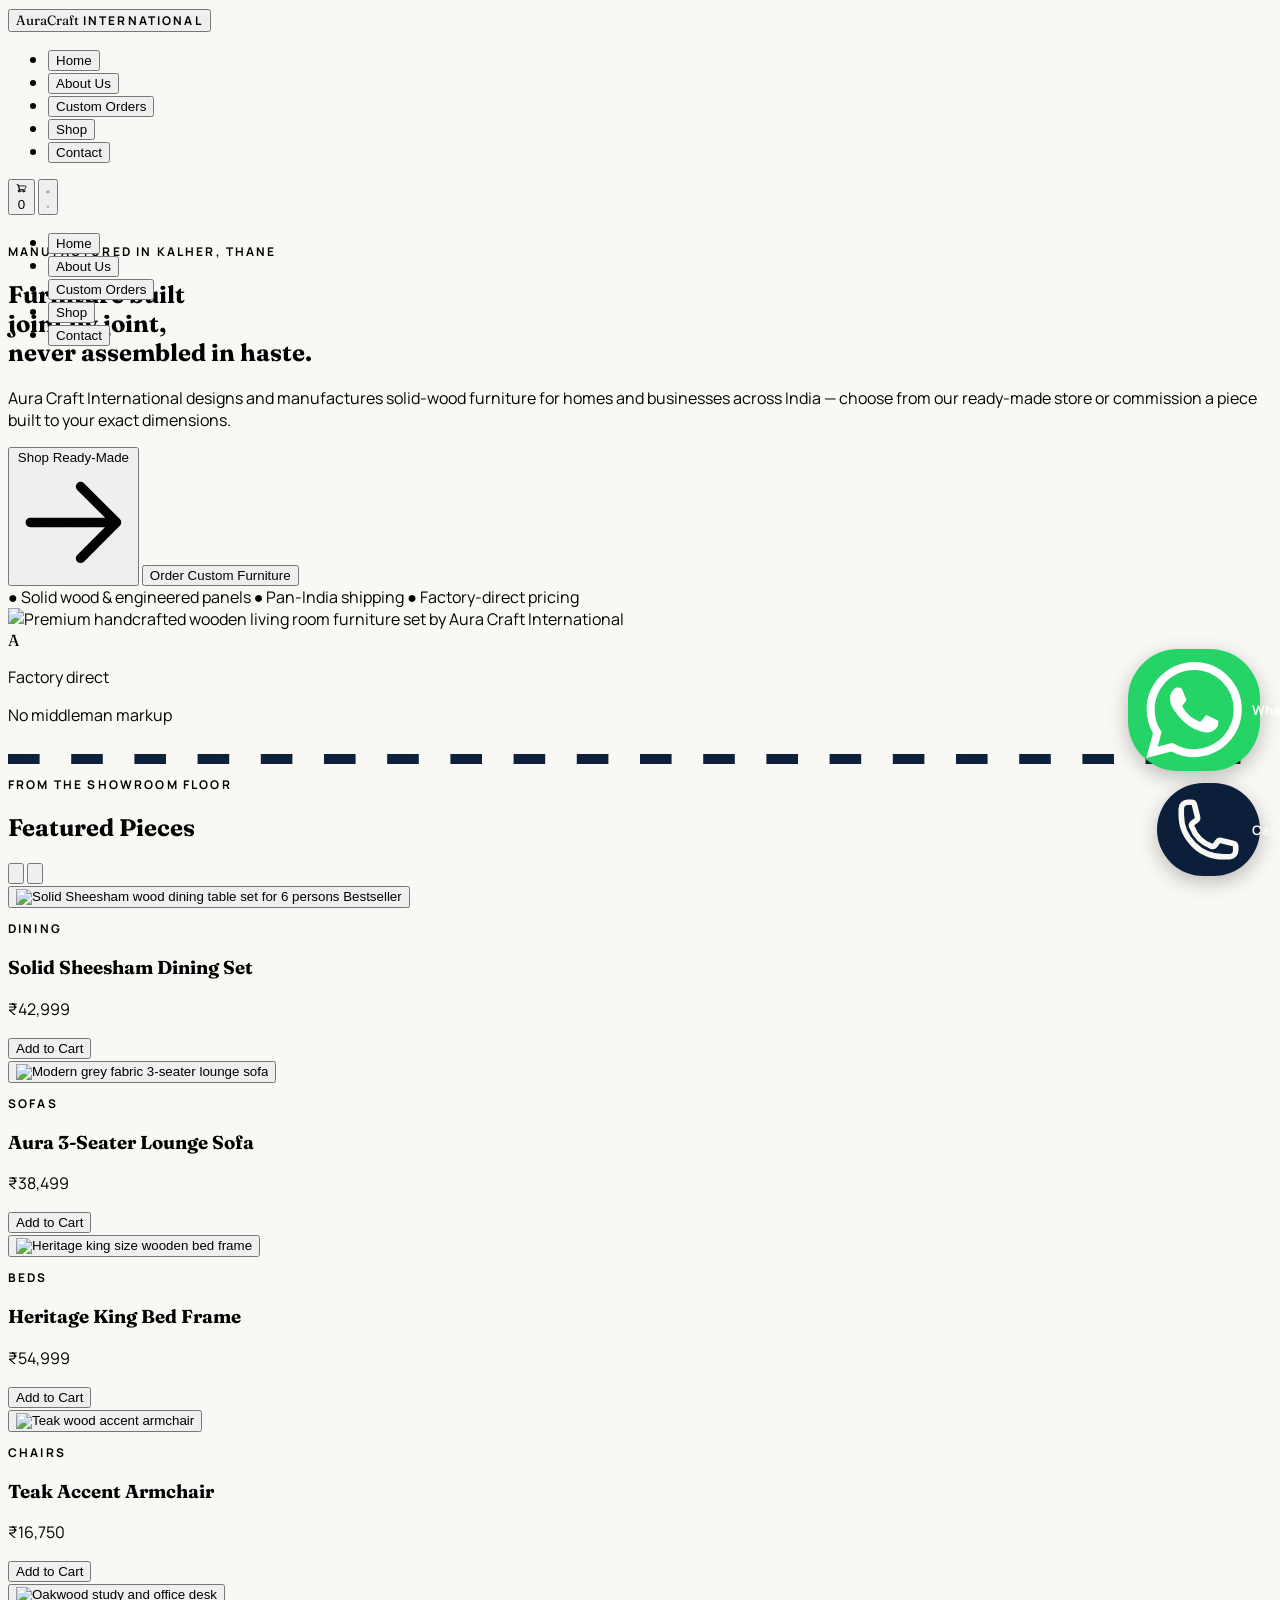
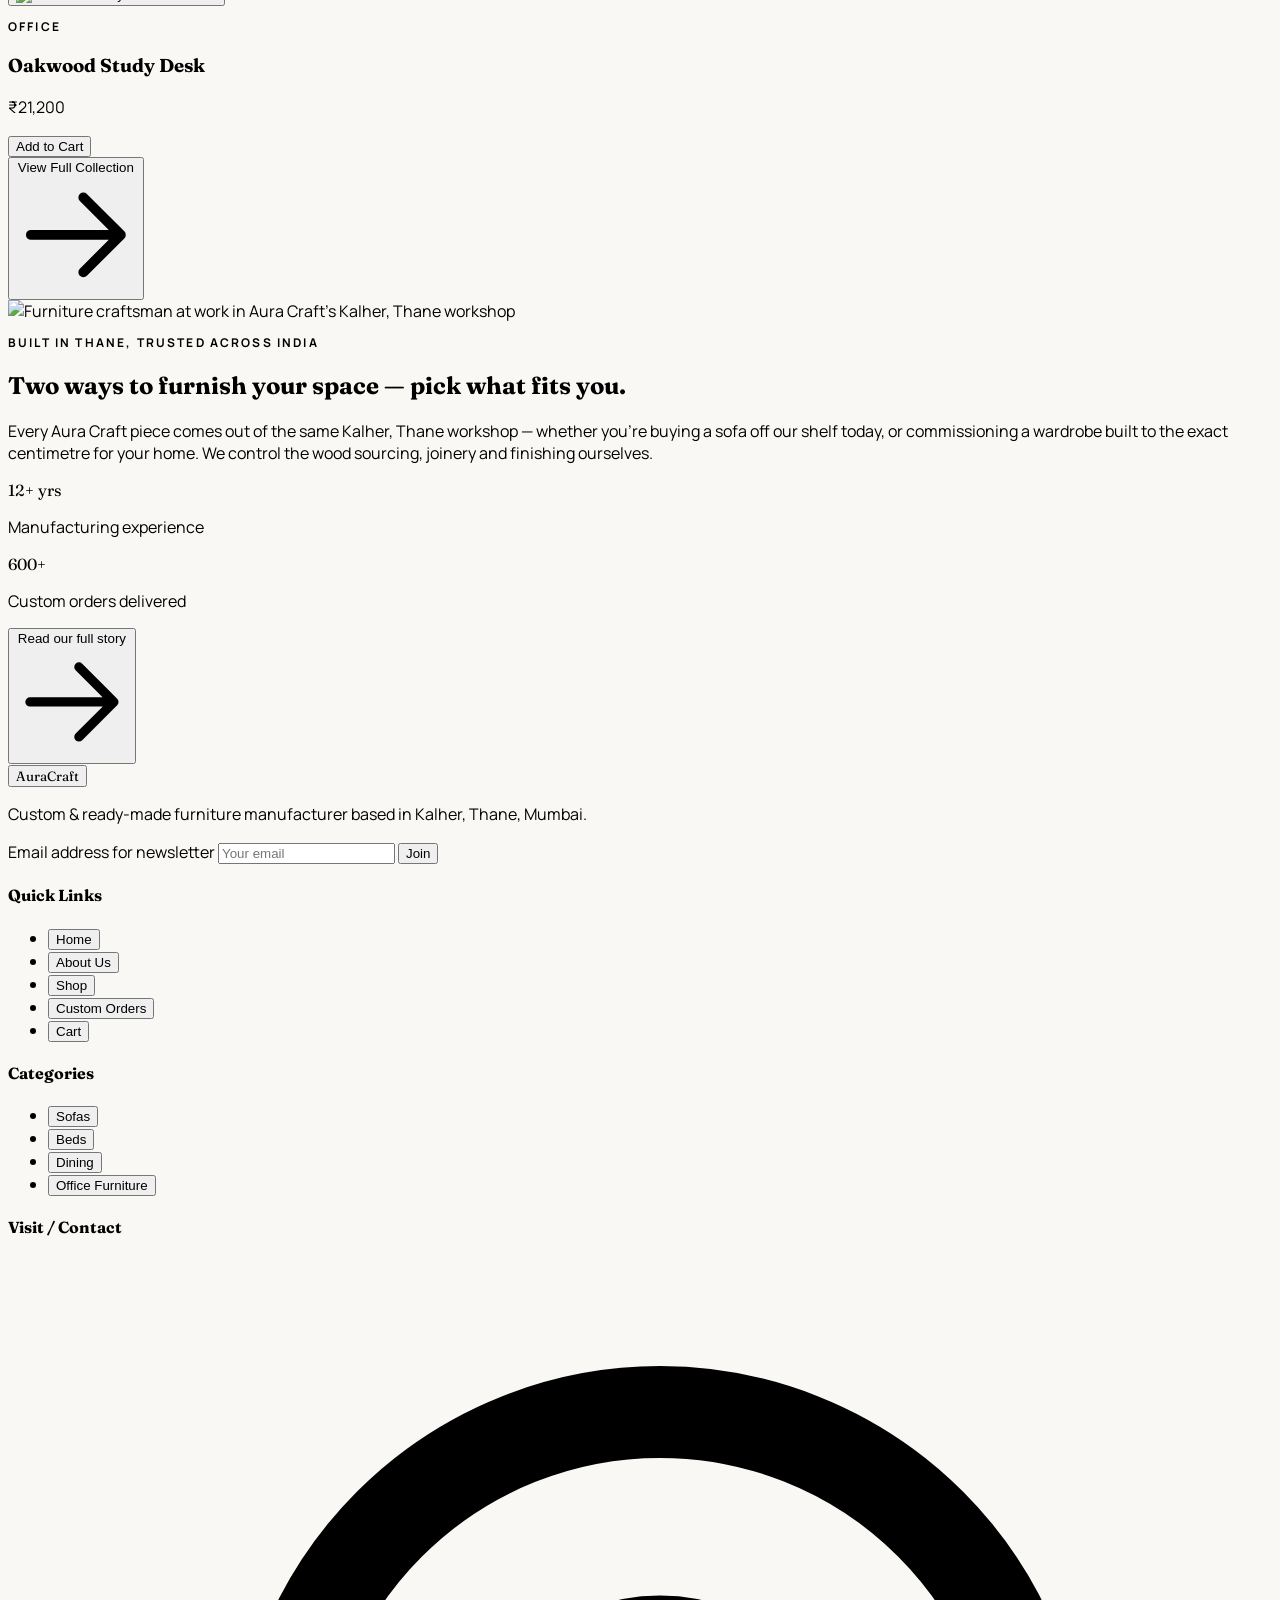
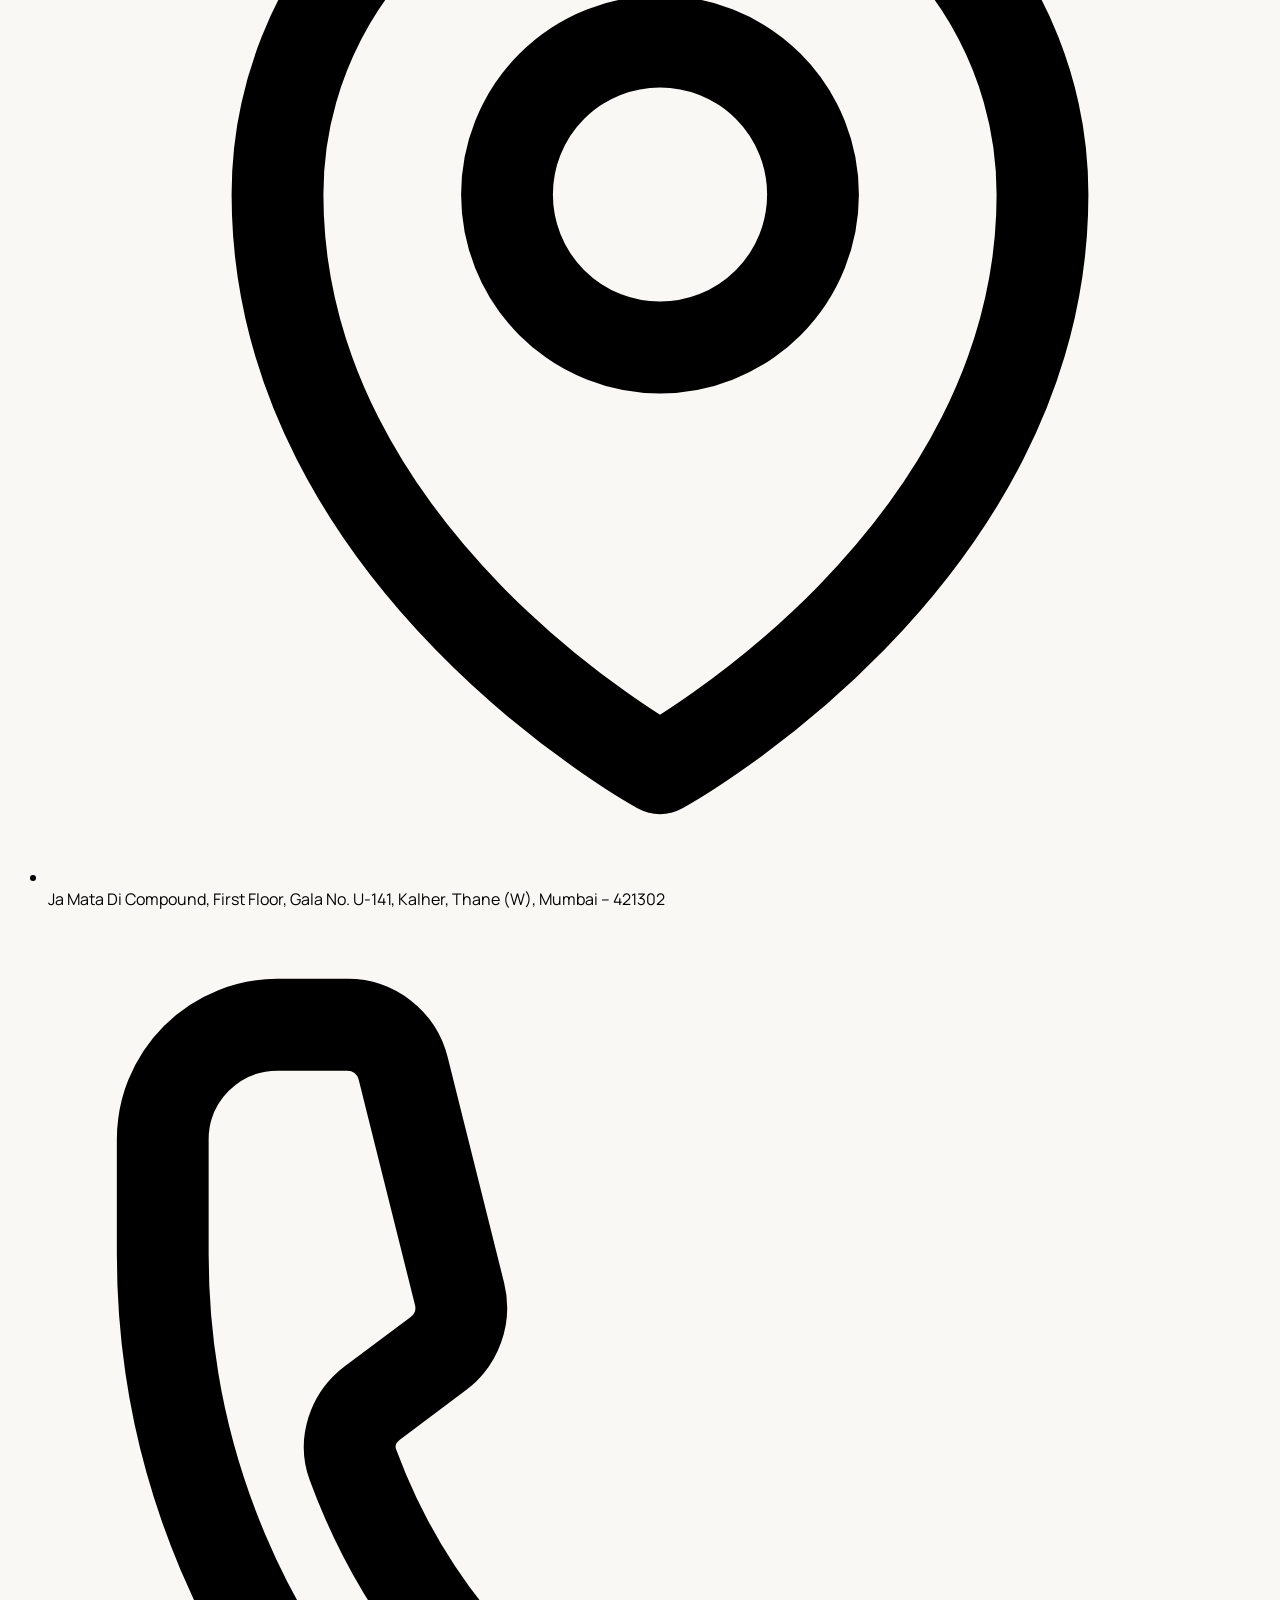
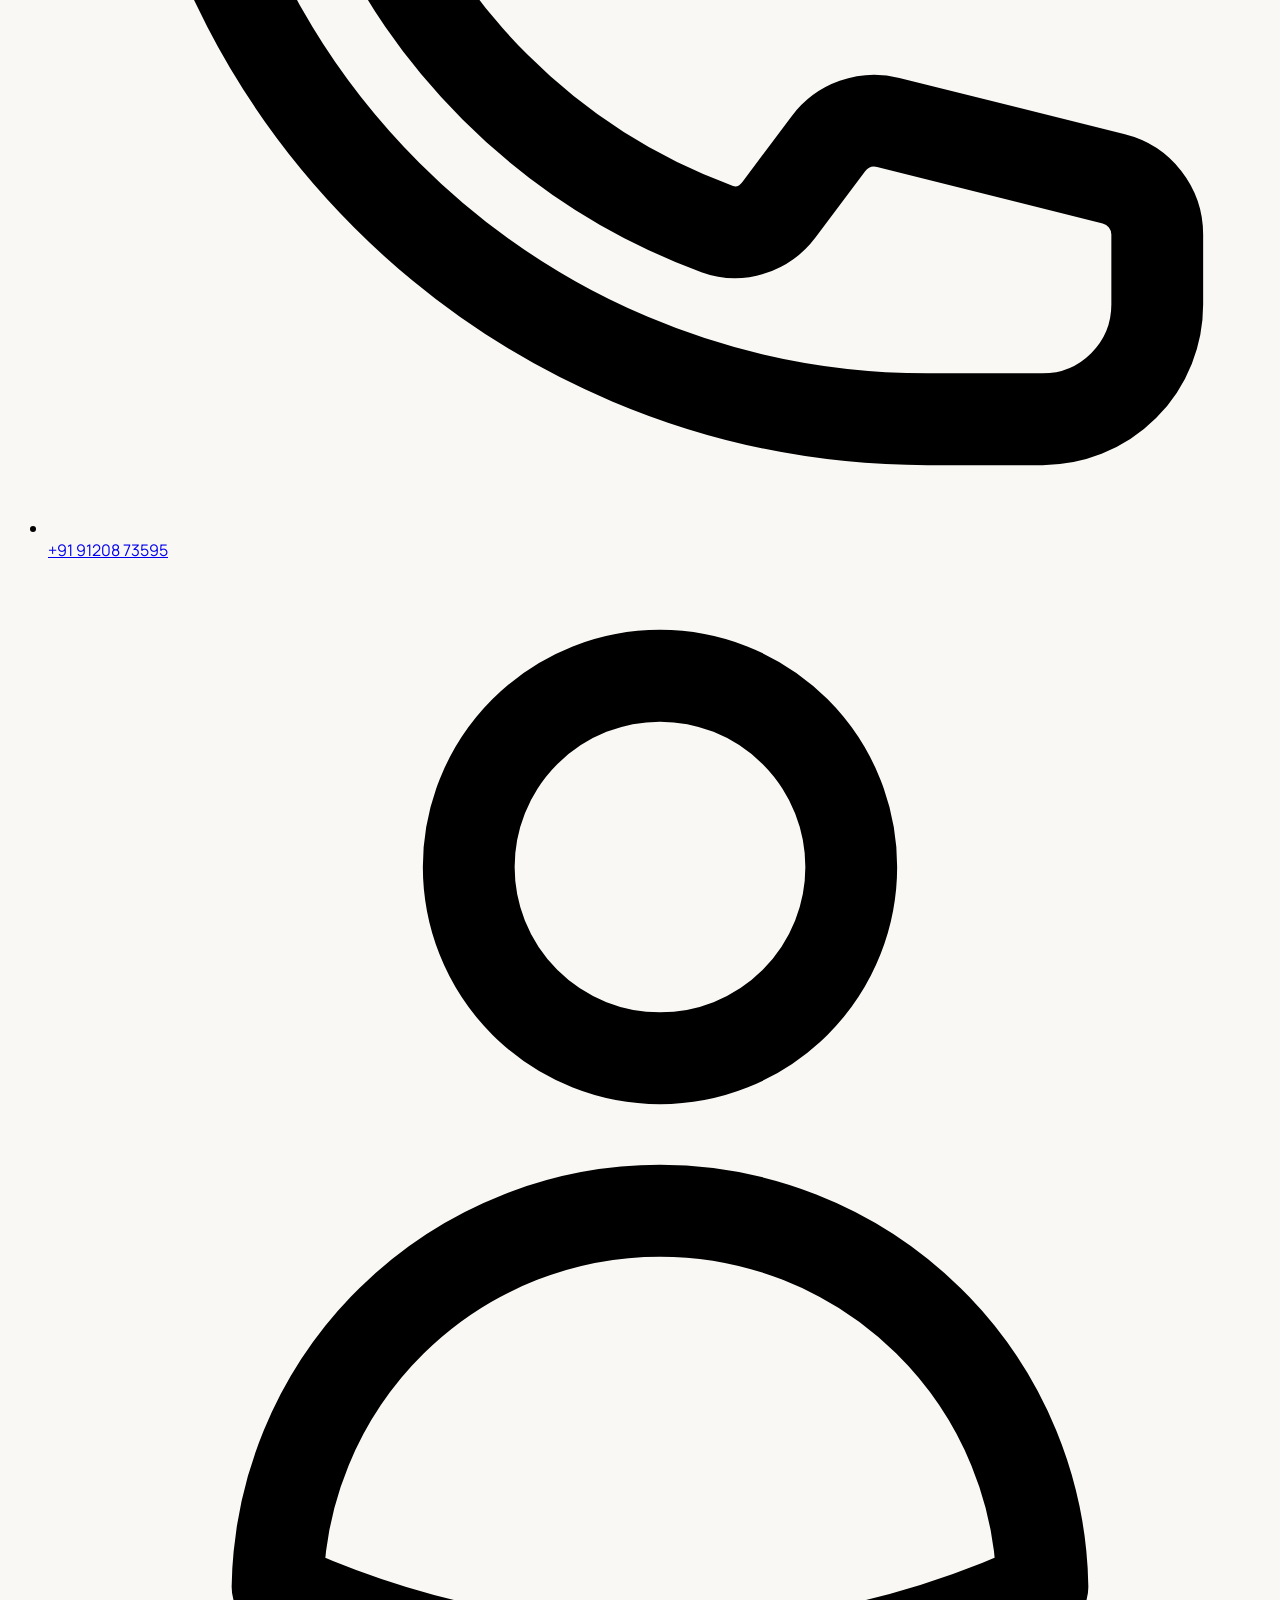
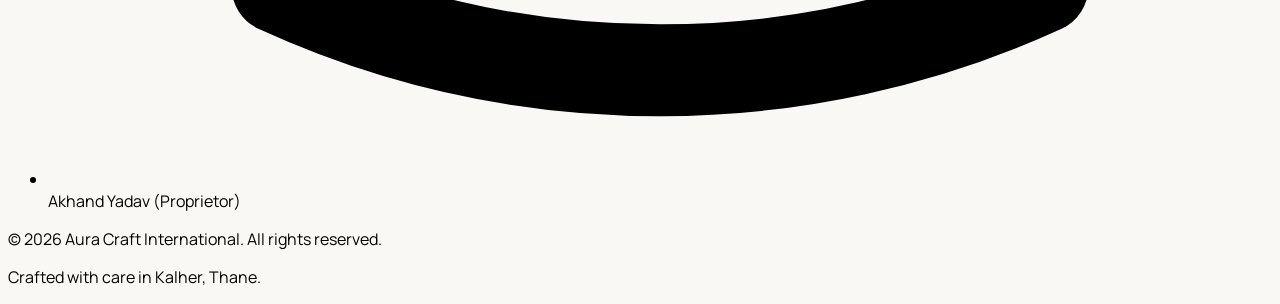
==== commit eba5df73: "Update index.html" ====
--- a/index.html
+++ b/index.html
@@ -3,13 +3,77 @@
 <head>
 <meta charset="UTF-8">
 <meta name="viewport" content="width=device-width, initial-scale=1.0">
-<title>Aura Craft International | Custom & Ready-Made Furniture, Thane Mumbai</title>
-<meta name="description" content="Aura Craft International - Premium custom furniture manufacturing and ready-made furniture store in Kalher, Thane, Mumbai.">
+<title>Aura Craft International | Custom &amp; Ready-Made Furniture, Kalher Thane Mumbai</title>
+<meta name="description" content="Aura Craft International — Premium custom &amp; ready-made furniture manufacturer in Kalher, Thane, Mumbai. Factory-direct pricing, solid wood &amp; engineered panels, pan-India shipping.">
+<meta name="robots" content="index, follow">
+<link rel="canonical" href="https://auracraftinternational.in/">
+
+<!-- Open Graph -->
+<meta property="og:type" content="website">
+<meta property="og:url" content="https://auracraftinternational.in/">
+<meta property="og:title" content="Aura Craft International | Furniture Manufacturer in Thane, Mumbai">
+<meta property="og:description" content="Custom &amp; ready-made solid wood furniture, factory-direct from Kalher, Thane. Commission bespoke pieces or shop our ready-made collection.">
+<meta property="og:image" content="https://images.unsplash.com/photo-1493663284031-b7e3aefcae8e?auto=format&fit=crop&w=1200&q=80">
+<meta property="og:image:width" content="1200">
+<meta property="og:image:height" content="630">
+<meta property="og:locale" content="en_IN">
+<meta property="og:site_name" content="Aura Craft International">
+
+<!-- Twitter Card -->
+<meta name="twitter:card" content="summary_large_image">
+<meta name="twitter:title" content="Aura Craft International | Furniture Manufacturer in Thane">
+<meta name="twitter:description" content="Custom &amp; ready-made solid wood furniture, factory-direct from Kalher, Thane, Mumbai.">
+<meta name="twitter:image" content="https://images.unsplash.com/photo-1493663284031-b7e3aefcae8e?auto=format&fit=crop&w=1200&q=80">
+
+<!-- LocalBusiness JSON-LD Schema -->
+<script type="application/ld+json">
+{
+  "@context": "https://schema.org",
+  "@type": "FurnitureStore",
+  "@id": "https://auracraftinternational.in/#business",
+  "name": "Aura Craft International",
+  "description": "Custom and ready-made furniture manufacturer in Kalher, Thane, Mumbai. Specialising in solid wood and engineered panel furniture with factory-direct pricing.",
+  "url": "https://auracraftinternational.in/",
+  "telephone": "+919120873595",
+  "email": "info@auracraftinternational.in",
+  "founder": { "@type": "Person", "name": "Akhand Yadav" },
+  "address": {
+    "@type": "PostalAddress",
+    "streetAddress": "Ja Mata Di Compound, First Floor, Gala No. U-141, Kalher",
+    "addressLocality": "Thane",
+    "addressRegion": "Maharashtra",
+    "postalCode": "421302",
+    "addressCountry": "IN"
+  },
+  "geo": {
+    "@type": "GeoCoordinates",
+    "latitude": "19.2283",
+    "longitude": "73.0622"
+  },
+  "openingHoursSpecification": [
+    {
+      "@type": "OpeningHoursSpecification",
+      "dayOfWeek": ["Monday","Tuesday","Wednesday","Thursday","Friday","Saturday"],
+      "opens": "10:00",
+      "closes": "19:00"
+    }
+  ],
+  "priceRange": "₹₹",
+  "image": "https://images.unsplash.com/photo-1493663284031-b7e3aefcae8e?auto=format&fit=crop&w=1200&q=80",
+  "sameAs": [
+    "https://wa.me/919120873595"
+  ],
+  "hasMap": "https://maps.google.com/?q=Kalher+Thane+Maharashtra",
+  "areaServed": {
+    "@type": "Country",
+    "name": "India"
+  }
+}
+</script>
 
 <link rel="preconnect" href="https://fonts.googleapis.com">
 <link rel="preconnect" href="https://fonts.gstatic.com" crossorigin>
 <link href="https://fonts.googleapis.com/css2?family=Fraunces:opsz,wght@9..144,300;9..144,500;9..144,600;9..144,700&family=Manrope:wght@400;500;600;700;800&display=swap" rel="stylesheet">
-
 <script src="https://cdn.tailwindcss.com"></script>
 <script>
   tailwind.config = {
@@ -83,7 +147,6 @@
   .page { display: none; }
   .page.active { display: block; }
 
-  /* Page header pattern */
   .page-hero {
     background: linear-gradient(135deg, #071527 0%, #0B1F3A 60%, #142A4D 100%);
     position: relative;
@@ -96,14 +159,11 @@
     pointer-events: none;
   }
 
-  /* Filter buttons */
   .filter-btn { transition: all 0.2s ease; }
   .filter-btn.active { background: #0B1F3A; color: #FAF8F4; border-color: #0B1F3A; }
 
-  /* Cart item */
   .cart-item { border-bottom: 1px solid rgba(11,31,58,0.08); }
 
-  /* Form inputs */
   .form-input {
     width: 100%;
     background: white;
@@ -112,30 +172,131 @@
     padding: 0.75rem 1rem;
     font-size: 0.9rem;
     color: #071527;
-    transition: border-color 0.2s;
-  }
-  .form-input:focus { border-color: #C9A227; outline: none; }
+    transition: border-color 0.2s, box-shadow 0.2s;
+  }
+  .form-input:focus { border-color: #C9A227; outline: none; box-shadow: 0 0 0 3px rgba(201,162,39,0.15); }
   .form-input::placeholder { color: rgba(7,21,39,0.4); }
-
   select.form-input { appearance: none; background-image: url("data:image/svg+xml,%3Csvg xmlns='http://www.w3.org/2000/svg' fill='none' viewBox='0 0 24 24' stroke='%230B1F3A' stroke-width='2'%3E%3Cpath stroke-linecap='round' stroke-linejoin='round' d='M19.5 8.25l-7.5 7.5-7.5-7.5'/%3E%3C/svg%3E"); background-repeat: no-repeat; background-position: right 0.75rem center; background-size: 16px; padding-right: 2.5rem; }
+
+  /* Shimmer skeleton effect */
+  .shimmer {
+    background: linear-gradient(90deg, #f0f0f0 25%, #e0e0e0 50%, #f0f0f0 75%);
+    background-size: 200% 100%;
+    animation: shimmer 1.5s infinite;
+    border-radius: 8px;
+  }
+  @keyframes shimmer { 0% { background-position: 200% 0; } 100% { background-position: -200% 0; } }
+
+  /* Form focus shimmer ring on selected block */
+  .form-block-focus {
+    position: relative;
+    border-radius: 12px;
+    transition: box-shadow 0.25s ease;
+  }
+  .form-block-focus:focus-within {
+    box-shadow: 0 0 0 2px #C9A227, 0 4px 20px rgba(201,162,39,0.15);
+  }
+
+  /* Toast notification */
+  #toast-container {
+    position: fixed;
+    top: 88px;
+    right: 20px;
+    z-index: 9999;
+    display: flex;
+    flex-direction: column;
+    gap: 10px;
+    pointer-events: none;
+  }
+  .toast {
+    pointer-events: auto;
+    display: flex;
+    align-items: center;
+    gap: 10px;
+    background: #0B1F3A;
+    color: #FAF8F4;
+    padding: 14px 18px;
+    border-radius: 12px;
+    border-left: 4px solid #C9A227;
+    font-family: 'Manrope', sans-serif;
+    font-size: 0.85rem;
+    font-weight: 600;
+    box-shadow: 0 8px 32px rgba(11,31,58,0.35);
+    max-width: 300px;
+    transform: translateX(120%);
+    opacity: 0;
+    transition: transform 0.38s cubic-bezier(0.34,1.56,0.64,1), opacity 0.3s ease;
+  }
+  .toast.show { transform: translateX(0); opacity: 1; }
+  .toast.hide { transform: translateX(120%); opacity: 0; transition: transform 0.3s ease, opacity 0.3s ease; }
+  .toast-icon { flex-shrink: 0; width: 22px; height: 22px; }
+
+  /* Floating action buttons */
+  .fab-wrap {
+    position: fixed;
+    bottom: 24px;
+    right: 20px;
+    z-index: 999;
+    display: flex;
+    flex-direction: column;
+    align-items: flex-end;
+    gap: 12px;
+  }
+  .fab-btn {
+    display: flex;
+    align-items: center;
+    gap: 10px;
+    border-radius: 50px;
+    padding: 13px 18px;
+    font-weight: 700;
+    font-size: 0.82rem;
+    font-family: 'Manrope', sans-serif;
+    cursor: pointer;
+    box-shadow: 0 6px 20px rgba(0,0,0,0.25);
+    transition: transform 0.2s ease, box-shadow 0.2s ease;
+    text-decoration: none;
+    white-space: nowrap;
+    border: none;
+  }
+  .fab-btn:hover { transform: translateY(-2px); box-shadow: 0 10px 28px rgba(0,0,0,0.3); }
+  .fab-wa { background: #25D366; color: #fff; }
+  .fab-call { background: #0B1F3A; color: #FAF8F4; }
+  .fab-btn svg { flex-shrink: 0; }
 </style>
 </head>
 
 <body class="text-navy-dark antialiased">
 
 <!-- ============================================================ -->
+<!-- TOAST CONTAINER                                               -->
+<!-- ============================================================ -->
+<div id="toast-container" role="status" aria-live="polite" aria-atomic="true"></div>
+
+<!-- ============================================================ -->
+<!-- FLOATING ACTION BUTTONS                                       -->
+<!-- ============================================================ -->
+<div class="fab-wrap">
+  <a href="https://wa.me/919120873595?text=Hi%2C%20I%27d%20like%20to%20enquire%20about%20furniture." target="_blank" rel="noopener" class="fab-btn fab-wa" aria-label="Chat with us on WhatsApp">
+    <svg class="w-5 h-5" fill="currentColor" viewBox="0 0 24 24" aria-hidden="true"><path d="M17.472 14.382c-.297-.149-1.758-.867-2.03-.967-.273-.099-.471-.148-.67.15-.197.297-.767.966-.94 1.164-.173.199-.347.223-.644.075-.297-.15-1.255-.463-2.39-1.475-.883-.788-1.48-1.761-1.653-2.059-.173-.297-.018-.458.13-.606.134-.133.298-.347.446-.52.149-.174.198-.298.298-.497.099-.198.05-.371-.025-.52-.075-.149-.669-1.612-.916-2.207-.242-.579-.487-.5-.669-.51-.173-.008-.371-.01-.57-.01-.198 0-.52.074-.792.372-.272.297-1.04 1.016-1.04 2.479 0 1.462 1.065 2.875 1.213 3.074.149.198 2.096 3.2 5.077 4.487.709.306 1.262.489 1.694.625.712.227 1.36.195 1.871.118.571-.085 1.758-.719 2.006-1.413.248-.694.248-1.289.173-1.413-.074-.124-.272-.198-.57-.347m-5.421 7.403h-.004a9.87 9.87 0 01-5.031-1.378l-.361-.214-3.741.982.998-3.648-.235-.374a9.86 9.86 0 01-1.51-5.26c.001-5.45 4.436-9.884 9.888-9.884 2.64 0 5.122 1.03 6.988 2.898a9.825 9.825 0 012.893 6.994c-.003 5.45-4.437 9.884-9.885 9.884m8.413-18.297A11.815 11.815 0 0012.05 0C5.495 0 .16 5.335.157 11.892c0 2.096.547 4.142 1.588 5.945L.057 24l6.305-1.654a11.882 11.882 0 005.683 1.448h.005c6.554 0 11.89-5.335 11.893-11.893a11.821 11.821 0 00-3.48-8.413Z"/></svg>
+    WhatsApp Us
+  </a>
+  <a href="tel:+919120873595" class="fab-btn fab-call" aria-label="Call Aura Craft International">
+    <svg class="w-4 h-4" fill="none" viewBox="0 0 24 24" stroke="currentColor" stroke-width="2" aria-hidden="true"><path stroke-linecap="round" stroke-linejoin="round" d="M2.25 6.75c0 8.284 6.716 15 15 15h2.25a2.25 2.25 0 002.25-2.25v-1.372c0-.516-.351-.966-.852-1.091l-4.423-1.106c-.44-.11-.902.055-1.173.417l-.97 1.293c-.282.376-.769.542-1.21.38a12.035 12.035 0 01-7.143-7.143c-.162-.441.004-.928.38-1.21l1.293-.97c.363-.271.527-.734.417-1.173L6.963 3.102a1.125 1.125 0 00-1.091-.852H4.5A2.25 2.25 0 002.25 4.5v2.25z"/></svg>
+    Call Now
+  </a>
+</div>
+
+<!-- ============================================================ -->
 <!-- NAVBAR                                                        -->
 <!-- ============================================================ -->
 <header class="sticky top-0 z-50 bg-navy text-cream shadow-lg shadow-navy/20">
-  <nav class="max-w-7xl mx-auto px-5 sm:px-8 flex items-center justify-between h-20">
-    <!-- Logo -->
-    <button onclick="nav('home')" class="flex items-center gap-2 shrink-0">
+  <nav class="max-w-7xl mx-auto px-5 sm:px-8 flex items-center justify-between h-20" aria-label="Main navigation">
+    <button onclick="nav('home')" class="flex items-center gap-2 shrink-0" aria-label="Aura Craft International – go to homepage">
       <span class="font-display text-2xl md:text-3xl tracking-wide text-cream">Aura<span class="text-gold">Craft</span></span>
       <span class="hidden sm:inline eyebrow text-gold/70 border-l border-gold/30 pl-2 ml-1">International</span>
     </button>
 
-    <!-- Desktop Nav -->
-    <ul class="hidden lg:flex items-center gap-9 font-medium text-sm">
+    <ul class="hidden lg:flex items-center gap-9 font-medium text-sm" role="list">
       <li><button onclick="nav('home')" data-nav="home" class="nav-link hover:text-gold transition-colors">Home</button></li>
       <li><button onclick="nav('about')" data-nav="about" class="nav-link hover:text-gold transition-colors">About Us</button></li>
       <li><button onclick="nav('custom')" data-nav="custom" class="nav-link hover:text-gold transition-colors">Custom Orders</button></li>
@@ -143,28 +304,26 @@
       <li><button onclick="nav('contact')" data-nav="contact" class="nav-link hover:text-gold transition-colors">Contact</button></li>
     </ul>
 
-    <!-- Right: Cart + Hamburger -->
     <div class="flex items-center gap-4">
-      <button onclick="nav('cart')" aria-label="View cart" class="relative flex items-center justify-center w-11 h-11 rounded-full bg-navy-light hover:bg-gold/20 transition-colors">
-        <svg xmlns="http://www.w3.org/2000/svg" class="w-5 h-5 text-cream" fill="none" viewBox="0 0 24 24" stroke="currentColor" stroke-width="1.8">
+      <button onclick="nav('cart')" aria-label="View shopping cart" class="relative flex items-center justify-center w-11 h-11 rounded-full bg-navy-light hover:bg-gold/20 transition-colors">
+        <svg xmlns="http://www.w3.org/2000/svg" class="w-5 h-5 text-cream" fill="none" viewBox="0 0 24 24" stroke="currentColor" stroke-width="1.8" aria-hidden="true">
           <path stroke-linecap="round" stroke-linejoin="round" d="M2.25 3h1.386c.51 0 .955.343 1.087.835l.383 1.437M7.5 14.25a3 3 0 00-3 3h15.75m-12.75-3h11.218c1.121-2.3 1.872-3.844 2.747-6.563a1.125 1.125 0 00-1.075-1.437H5.106M7.5 14.25L5.106 5.638M7.5 14.25L5.625 5.625a1.5 1.5 0 00-1.45-1.125H3.75m4.5 13.5a1.5 1.5 0 11-3 0 1.5 1.5 0 013 0zm9.75 0a1.5 1.5 0 11-3 0 1.5 1.5 0 013 0z" />
         </svg>
-        <span id="cart-count" class="absolute -top-1.5 -right-1.5 bg-gold text-navy-dark text-[11px] font-bold w-5 h-5 rounded-full flex items-center justify-center">0</span>
+        <span id="cart-count" class="absolute -top-1.5 -right-1.5 bg-gold text-navy-dark text-[11px] font-bold w-5 h-5 rounded-full flex items-center justify-center" aria-label="Cart items count">0</span>
       </button>
-      <button id="menu-toggle" aria-label="Toggle menu" aria-expanded="false" class="lg:hidden flex items-center justify-center w-11 h-11 rounded-full bg-navy-light">
-        <svg id="menu-icon-open" xmlns="http://www.w3.org/2000/svg" class="w-5 h-5" fill="none" viewBox="0 0 24 24" stroke="currentColor" stroke-width="1.8">
+      <button id="menu-toggle" aria-label="Toggle navigation menu" aria-expanded="false" aria-controls="mobile-menu" class="lg:hidden flex items-center justify-center w-11 h-11 rounded-full bg-navy-light">
+        <svg id="menu-icon-open" xmlns="http://www.w3.org/2000/svg" class="w-5 h-5" fill="none" viewBox="0 0 24 24" stroke="currentColor" stroke-width="1.8" aria-hidden="true">
           <path stroke-linecap="round" stroke-linejoin="round" d="M3.75 6.75h16.5M3.75 12h16.5m-16.5 5.25h16.5" />
         </svg>
-        <svg id="menu-icon-close" xmlns="http://www.w3.org/2000/svg" class="w-5 h-5 hidden" fill="none" viewBox="0 0 24 24" stroke="currentColor" stroke-width="1.8">
+        <svg id="menu-icon-close" xmlns="http://www.w3.org/2000/svg" class="w-5 h-5 hidden" fill="none" viewBox="0 0 24 24" stroke="currentColor" stroke-width="1.8" aria-hidden="true">
           <path stroke-linecap="round" stroke-linejoin="round" d="M6 18L18 6M6 6l12 12" />
         </svg>
       </button>
     </div>
   </nav>
 
-  <!-- Mobile menu -->
-  <div id="mobile-menu" class="lg:hidden overflow-hidden max-h-0 bg-navy-dark">
-    <ul class="flex flex-col px-6 py-2 font-medium">
+  <div id="mobile-menu" class="lg:hidden overflow-hidden max-h-0 bg-navy-dark" role="navigation" aria-label="Mobile navigation">
+    <ul class="flex flex-col px-6 py-2 font-medium" role="list">
       <li><button onclick="nav('home')" data-nav="home" class="block w-full text-left py-3 border-b border-white/10">Home</button></li>
       <li><button onclick="nav('about')" data-nav="about" class="block w-full text-left py-3 border-b border-white/10">About Us</button></li>
       <li><button onclick="nav('custom')" data-nav="custom" class="block w-full text-left py-3 border-b border-white/10">Custom Orders</button></li>
@@ -181,7 +340,7 @@
 <div id="page-home" class="page">
 
   <!-- Hero -->
-  <section class="relative bg-navy grain-overlay overflow-hidden">
+  <section class="relative bg-navy grain-overlay overflow-hidden" aria-label="Hero – Welcome to Aura Craft International">
     <div class="max-w-7xl mx-auto px-5 sm:px-8 grid lg:grid-cols-2 gap-10 items-center py-16 lg:py-24 relative z-10">
       <div class="order-2 lg:order-1">
         <p class="eyebrow text-gold mb-4">Manufactured in Kalher, Thane</p>
@@ -195,23 +354,26 @@
         <div class="flex flex-wrap gap-4">
           <button onclick="nav('shop')" class="inline-flex items-center gap-2 bg-gold hover:bg-gold-light text-navy-dark font-bold px-7 py-4 rounded-md transition-colors">
             Shop Ready-Made
-            <svg xmlns="http://www.w3.org/2000/svg" class="w-4 h-4" fill="none" viewBox="0 0 24 24" stroke="currentColor" stroke-width="2"><path stroke-linecap="round" stroke-linejoin="round" d="M13.5 4.5L21 12m0 0l-7.5 7.5M21 12H3" /></svg>
+            <svg xmlns="http://www.w3.org/2000/svg" class="w-4 h-4" fill="none" viewBox="0 0 24 24" stroke="currentColor" stroke-width="2" aria-hidden="true"><path stroke-linecap="round" stroke-linejoin="round" d="M13.5 4.5L21 12m0 0l-7.5 7.5M21 12H3" /></svg>
           </button>
           <button onclick="nav('custom')" class="inline-flex items-center gap-2 border border-gold/50 text-cream hover:border-gold hover:bg-white/5 font-bold px-7 py-4 rounded-md transition-colors">
             Order Custom Furniture
           </button>
         </div>
         <div class="flex flex-wrap gap-x-8 gap-y-3 mt-12 text-cream/60 text-sm">
-          <span class="flex items-center gap-2"><span class="text-gold text-lg">●</span> Solid wood &amp; engineered panels</span>
-          <span class="flex items-center gap-2"><span class="text-gold text-lg">●</span> Pan-India shipping</span>
-          <span class="flex items-center gap-2"><span class="text-gold text-lg">●</span> Factory-direct pricing</span>
+          <span class="flex items-center gap-2"><span class="text-gold text-lg" aria-hidden="true">●</span> Solid wood &amp; engineered panels</span>
+          <span class="flex items-center gap-2"><span class="text-gold text-lg" aria-hidden="true">●</span> Pan-India shipping</span>
+          <span class="flex items-center gap-2"><span class="text-gold text-lg" aria-hidden="true">●</span> Factory-direct pricing</span>
         </div>
       </div>
       <div class="order-1 lg:order-2 relative">
-        <div class="absolute -inset-4 border border-gold/30 rounded-2xl hidden lg:block"></div>
-        <img src="https://images.unsplash.com/photo-1493663284031-b7e3aefcae8e?auto=format&fit=crop&w=1200&q=80" alt="Premium handcrafted wooden living room furniture set" class="relative w-full h-[320px] sm:h-[420px] lg:h-[520px] object-cover rounded-2xl shadow-2xl" loading="eager">
+        <div class="absolute -inset-4 border border-gold/30 rounded-2xl hidden lg:block" aria-hidden="true"></div>
+        <img src="https://images.unsplash.com/photo-1493663284031-b7e3aefcae8e?auto=format&fit=crop&w=1200&q=80"
+             alt="Premium handcrafted wooden living room furniture set by Aura Craft International"
+             class="relative w-full h-[320px] sm:h-[420px] lg:h-[520px] object-cover rounded-2xl shadow-2xl"
+             loading="eager" fetchpriority="high" width="1200" height="800">
         <div class="absolute -bottom-6 left-6 bg-cream rounded-xl shadow-xl px-5 py-4 flex items-center gap-3">
-          <div class="w-10 h-10 rounded-full bg-navy flex items-center justify-center text-gold font-display text-lg">A</div>
+          <div class="w-10 h-10 rounded-full bg-navy flex items-center justify-center text-gold font-display text-lg" aria-hidden="true">A</div>
           <div>
             <p class="text-navy-dark font-bold text-sm leading-tight">Factory direct</p>
             <p class="text-navy-dark/60 text-xs">No middleman markup</p>
@@ -222,7 +384,7 @@
   </section>
 
   <!-- Joinery divider -->
-  <div style="height:22px;width:100%;overflow:hidden;">
+  <div style="height:22px;width:100%;overflow:hidden;" aria-hidden="true">
     <svg viewBox="0 0 400 22" preserveAspectRatio="none" xmlns="http://www.w3.org/2000/svg" style="display:block;width:100%;height:100%;">
       <path d="M0,0 L400,0 L400,22 L0,22 Z" fill="#0B1F3A"/>
       <path d="M0,22 L0,12 L10,12 L10,22 L20,22 L20,12 L30,12 L30,22 L40,22 L40,12 L50,12 L50,22 L60,22 L60,12 L70,12 L70,22 L80,22 L80,12 L90,12 L90,22 L100,22 L100,12 L110,12 L110,22 L120,22 L120,12 L130,12 L130,22 L140,22 L140,12 L150,12 L150,22 L160,22 L160,12 L170,12 L170,22 L180,22 L180,12 L190,12 L190,22 L200,22 L200,12 L210,12 L210,22 L220,22 L220,12 L230,12 L230,22 L240,22 L240,12 L250,12 L250,22 L260,22 L260,12 L270,12 L270,22 L280,22 L280,12 L290,12 L290,22 L300,22 L300,12 L310,12 L310,22 L320,22 L320,12 L330,12 L330,22 L340,22 L340,12 L350,12 L350,22 L360,22 L360,12 L370,12 L370,22 L380,22 L380,12 L390,12 L390,22 L400,22 L400,0 L0,0 Z" fill="#FAF8F4"/>
@@ -230,19 +392,19 @@
   </div>
 
   <!-- Featured Products Carousel -->
-  <section class="bg-cream py-16 sm:py-24">
+  <section class="bg-cream py-16 sm:py-24" aria-label="Featured furniture pieces">
     <div class="max-w-7xl mx-auto px-5 sm:px-8">
       <div class="flex items-end justify-between mb-10 flex-wrap gap-4">
         <div>
           <p class="eyebrow text-gold-dark mb-2">From the showroom floor</p>
           <h2 class="font-display text-3xl sm:text-4xl text-navy-dark">Featured Pieces</h2>
         </div>
-        <div class="flex gap-3">
-          <button id="carousel-prev" aria-label="Previous" class="w-11 h-11 rounded-full border border-navy/20 flex items-center justify-center hover:bg-navy hover:text-cream transition-colors">
-            <svg xmlns="http://www.w3.org/2000/svg" class="w-5 h-5" fill="none" viewBox="0 0 24 24" stroke="currentColor" stroke-width="2"><path stroke-linecap="round" stroke-linejoin="round" d="M15.75 19.5L8.25 12l7.5-7.5" /></svg>
+        <div class="flex gap-3" role="group" aria-label="Carousel controls">
+          <button id="carousel-prev" aria-label="Previous featured product" class="w-11 h-11 rounded-full border border-navy/20 flex items-center justify-center hover:bg-navy hover:text-cream transition-colors">
+            <svg xmlns="http://www.w3.org/2000/svg" class="w-5 h-5" fill="none" viewBox="0 0 24 24" stroke="currentColor" stroke-width="2" aria-hidden="true"><path stroke-linecap="round" stroke-linejoin="round" d="M15.75 19.5L8.25 12l7.5-7.5" /></svg>
           </button>
-          <button id="carousel-next" aria-label="Next" class="w-11 h-11 rounded-full border border-navy/20 flex items-center justify-center hover:bg-navy hover:text-cream transition-colors">
-            <svg xmlns="http://www.w3.org/2000/svg" class="w-5 h-5" fill="none" viewBox="0 0 24 24" stroke="currentColor" stroke-width="2"><path stroke-linecap="round" stroke-linejoin="round" d="M8.25 4.5l7.5 7.5-7.5 7.5" /></svg>
+          <button id="carousel-next" aria-label="Next featured product" class="w-11 h-11 rounded-full border border-navy/20 flex items-center justify-center hover:bg-navy hover:text-cream transition-colors">
+            <svg xmlns="http://www.w3.org/2000/svg" class="w-5 h-5" fill="none" viewBox="0 0 24 24" stroke="currentColor" stroke-width="2" aria-hidden="true"><path stroke-linecap="round" stroke-linejoin="round" d="M8.25 4.5l7.5 7.5-7.5 7.5" /></svg>
           </button>
         </div>
       </div>
@@ -251,8 +413,8 @@
         <div id="carousel-track" class="carousel-track flex gap-6">
 
           <article class="product-card flex-shrink-0 w-[78%] sm:w-[46%] lg:w-[23%] bg-white rounded-xl overflow-hidden shadow-sm border border-navy/5">
-            <button onclick="nav('shop')" class="block relative overflow-hidden h-60 w-full">
-              <img src="https://images.unsplash.com/photo-1567538096630-e0c55bd6374c?auto=format&fit=crop&w=600&q=80" alt="Walnut dining table set" class="w-full h-full object-cover transition-transform duration-500 hover:scale-105">
+            <button onclick="nav('shop')" class="block relative overflow-hidden h-60 w-full" aria-label="View Solid Sheesham Dining Set in shop">
+              <img src="https://images.unsplash.com/photo-1567538096630-e0c55bd6374c?auto=format&fit=crop&w=600&q=80" alt="Solid Sheesham wood dining table set for 6 persons" class="w-full h-full object-cover transition-transform duration-500 hover:scale-105" loading="lazy" width="600" height="400">
               <span class="absolute top-3 left-3 bg-gold text-navy-dark text-xs font-bold px-3 py-1 rounded-full">Bestseller</span>
             </button>
             <div class="p-5">
@@ -261,13 +423,14 @@
               <p class="text-gold-dark font-bold mb-4">₹42,999</p>
               <button class="add-to-cart-btn w-full bg-navy hover:bg-navy-light text-cream font-semibold py-2.5 rounded-md transition-colors text-sm"
                       data-id="dining-sheesham-01" data-name="Solid Sheesham Dining Set" data-price="42999"
-                      data-image="https://images.unsplash.com/photo-1567538096630-e0c55bd6374c?auto=format&fit=crop&w=600&q=80">Add to Cart</button>
+                      data-image="https://images.unsplash.com/photo-1567538096630-e0c55bd6374c?auto=format&fit=crop&w=600&q=80"
+                      aria-label="Add Solid Sheesham Dining Set to cart">Add to Cart</button>
             </div>
           </article>
 
           <article class="product-card flex-shrink-0 w-[78%] sm:w-[46%] lg:w-[23%] bg-white rounded-xl overflow-hidden shadow-sm border border-navy/5">
-            <button onclick="nav('shop')" class="block relative overflow-hidden h-60 w-full">
-              <img src="https://images.unsplash.com/photo-1538688525198-9b88f6f53126?auto=format&fit=crop&w=600&q=80" alt="Modern grey fabric sofa" class="w-full h-full object-cover">
+            <button onclick="nav('shop')" class="block relative overflow-hidden h-60 w-full" aria-label="View Aura 3-Seater Lounge Sofa in shop">
+              <img src="https://images.unsplash.com/photo-1538688525198-9b88f6f53126?auto=format&fit=crop&w=600&q=80" alt="Modern grey fabric 3-seater lounge sofa" class="w-full h-full object-cover" loading="lazy" width="600" height="400">
             </button>
             <div class="p-5">
               <p class="eyebrow text-navy-dark/40 mb-1">Sofas</p>
@@ -275,13 +438,14 @@
               <p class="text-gold-dark font-bold mb-4">₹38,499</p>
               <button class="add-to-cart-btn w-full bg-navy hover:bg-navy-light text-cream font-semibold py-2.5 rounded-md transition-colors text-sm"
                       data-id="sofa-lounge-01" data-name="Aura 3-Seater Lounge Sofa" data-price="38499"
-                      data-image="https://images.unsplash.com/photo-1538688525198-9b88f6f53126?auto=format&fit=crop&w=600&q=80">Add to Cart</button>
+                      data-image="https://images.unsplash.com/photo-1538688525198-9b88f6f53126?auto=format&fit=crop&w=600&q=80"
+                      aria-label="Add Aura 3-Seater Lounge Sofa to cart">Add to Cart</button>
             </div>
           </article>
 
           <article class="product-card flex-shrink-0 w-[78%] sm:w-[46%] lg:w-[23%] bg-white rounded-xl overflow-hidden shadow-sm border border-navy/5">
-            <button onclick="nav('shop')" class="block relative overflow-hidden h-60 w-full">
-              <img src="https://images.unsplash.com/photo-1505693416388-ac5ce068fe85?auto=format&fit=crop&w=600&q=80" alt="King size wooden bed frame" class="w-full h-full object-cover">
+            <button onclick="nav('shop')" class="block relative overflow-hidden h-60 w-full" aria-label="View Heritage King Bed Frame in shop">
+              <img src="https://images.unsplash.com/photo-1505693416388-ac5ce068fe85?auto=format&fit=crop&w=600&q=80" alt="Heritage king size wooden bed frame" class="w-full h-full object-cover" loading="lazy" width="600" height="400">
             </button>
             <div class="p-5">
               <p class="eyebrow text-navy-dark/40 mb-1">Beds</p>
@@ -289,13 +453,14 @@
               <p class="text-gold-dark font-bold mb-4">₹54,999</p>
               <button class="add-to-cart-btn w-full bg-navy hover:bg-navy-light text-cream font-semibold py-2.5 rounded-md transition-colors text-sm"
                       data-id="bed-heritage-01" data-name="Heritage King Bed Frame" data-price="54999"
-                      data-image="https://images.unsplash.com/photo-1505693416388-ac5ce068fe85?auto=format&fit=crop&w=600&q=80">Add to Cart</button>
+                      data-image="https://images.unsplash.com/photo-1505693416388-ac5ce068fe85?auto=format&fit=crop&w=600&q=80"
+                      aria-label="Add Heritage King Bed Frame to cart">Add to Cart</button>
             </div>
           </article>
 
           <article class="product-card flex-shrink-0 w-[78%] sm:w-[46%] lg:w-[23%] bg-white rounded-xl overflow-hidden shadow-sm border border-navy/5">
-            <button onclick="nav('shop')" class="block relative overflow-hidden h-60 w-full">
-              <img src="https://images.unsplash.com/photo-1555041469-a586c61ea9bc?auto=format&fit=crop&w=600&q=80" alt="Wooden accent armchair" class="w-full h-full object-cover">
+            <button onclick="nav('shop')" class="block relative overflow-hidden h-60 w-full" aria-label="View Teak Accent Armchair in shop">
+              <img src="https://images.unsplash.com/photo-1555041469-a586c61ea9bc?auto=format&fit=crop&w=600&q=80" alt="Teak wood accent armchair" class="w-full h-full object-cover" loading="lazy" width="600" height="400">
             </button>
             <div class="p-5">
               <p class="eyebrow text-navy-dark/40 mb-1">Chairs</p>
@@ -303,13 +468,14 @@
               <p class="text-gold-dark font-bold mb-4">₹16,750</p>
               <button class="add-to-cart-btn w-full bg-navy hover:bg-navy-light text-cream font-semibold py-2.5 rounded-md transition-colors text-sm"
                       data-id="chair-teak-01" data-name="Teak Accent Armchair" data-price="16750"
-                      data-image="https://images.unsplash.com/photo-1555041469-a586c61ea9bc?auto=format&fit=crop&w=600&q=80">Add to Cart</button>
+                      data-image="https://images.unsplash.com/photo-1555041469-a586c61ea9bc?auto=format&fit=crop&w=600&q=80"
+                      aria-label="Add Teak Accent Armchair to cart">Add to Cart</button>
             </div>
           </article>
 
           <article class="product-card flex-shrink-0 w-[78%] sm:w-[46%] lg:w-[23%] bg-white rounded-xl overflow-hidden shadow-sm border border-navy/5">
-            <button onclick="nav('shop')" class="block relative overflow-hidden h-60 w-full">
-              <img src="https://images.unsplash.com/photo-1518455027359-f3f8164ba6bd?auto=format&fit=crop&w=600&q=80" alt="Wooden study desk" class="w-full h-full object-cover">
+            <button onclick="nav('shop')" class="block relative overflow-hidden h-60 w-full" aria-label="View Oakwood Study Desk in shop">
+              <img src="https://images.unsplash.com/photo-1518455027359-f3f8164ba6bd?auto=format&fit=crop&w=600&q=80" alt="Oakwood study and office desk" class="w-full h-full object-cover" loading="lazy" width="600" height="400">
             </button>
             <div class="p-5">
               <p class="eyebrow text-navy-dark/40 mb-1">Office</p>
@@ -317,7 +483,8 @@
               <p class="text-gold-dark font-bold mb-4">₹21,200</p>
               <button class="add-to-cart-btn w-full bg-navy hover:bg-navy-light text-cream font-semibold py-2.5 rounded-md transition-colors text-sm"
                       data-id="desk-oak-01" data-name="Oakwood Study Desk" data-price="21200"
-                      data-image="https://images.unsplash.com/photo-1518455027359-f3f8164ba6bd?auto=format&fit=crop&w=600&q=80">Add to Cart</button>
+                      data-image="https://images.unsplash.com/photo-1518455027359-f3f8164ba6bd?auto=format&fit=crop&w=600&q=80"
+                      aria-label="Add Oakwood Study Desk to cart">Add to Cart</button>
             </div>
           </article>
 
@@ -327,17 +494,17 @@
       <div class="text-center mt-12">
         <button onclick="nav('shop')" class="inline-flex items-center gap-2 text-navy-dark font-bold border-b-2 border-gold pb-1 hover:gap-3 transition-all">
           View Full Collection
-          <svg xmlns="http://www.w3.org/2000/svg" class="w-4 h-4" fill="none" viewBox="0 0 24 24" stroke="currentColor" stroke-width="2"><path stroke-linecap="round" stroke-linejoin="round" d="M13.5 4.5L21 12m0 0l-7.5 7.5M21 12H3" /></svg>
+          <svg xmlns="http://www.w3.org/2000/svg" class="w-4 h-4" fill="none" viewBox="0 0 24 24" stroke="currentColor" stroke-width="2" aria-hidden="true"><path stroke-linecap="round" stroke-linejoin="round" d="M13.5 4.5L21 12m0 0l-7.5 7.5M21 12H3" /></svg>
         </button>
       </div>
     </div>
   </section>
 
   <!-- About Teaser -->
-  <section class="bg-navy text-cream py-16 sm:py-24 relative overflow-hidden">
+  <section class="bg-navy text-cream py-16 sm:py-24 relative overflow-hidden" aria-label="About Aura Craft International">
     <div class="max-w-7xl mx-auto px-5 sm:px-8 grid lg:grid-cols-2 gap-12 items-center">
       <div class="reveal">
-        <img src="https://images.unsplash.com/photo-1565538810643-b5bdb714032a?auto=format&fit=crop&w=900&q=80" alt="Furniture craftsman at Aura Craft's Thane workshop" class="w-full h-[380px] object-cover rounded-2xl shadow-2xl">
+        <img src="https://images.unsplash.com/photo-1565538810643-b5bdb714032a?auto=format&fit=crop&w=900&q=80" alt="Furniture craftsman at work in Aura Craft's Kalher, Thane workshop" class="w-full h-[380px] object-cover rounded-2xl shadow-2xl" loading="lazy" width="900" height="600">
       </div>
       <div class="reveal">
         <p class="eyebrow text-gold mb-4">Built in Thane, trusted across India</p>
@@ -357,7 +524,7 @@
         </div>
         <button onclick="nav('about')" class="inline-flex items-center gap-2 text-gold font-bold border-b-2 border-gold/40 hover:border-gold pb-1 transition-colors">
           Read our full story
-          <svg xmlns="http://www.w3.org/2000/svg" class="w-4 h-4" fill="none" viewBox="0 0 24 24" stroke="currentColor" stroke-width="2"><path stroke-linecap="round" stroke-linejoin="round" d="M13.5 4.5L21 12m0 0l-7.5 7.5M21 12H3" /></svg>
+          <svg xmlns="http://www.w3.org/2000/svg" class="w-4 h-4" fill="none" viewBox="0 0 24 24" stroke="currentColor" stroke-width="2" aria-hidden="true"><path stroke-linecap="round" stroke-linejoin="round" d="M13.5 4.5L21 12m0 0l-7.5 7.5M21 12H3" /></svg>
         </button>
       </div>
     </div>
@@ -371,8 +538,7 @@
 <!-- ============================================================ -->
 <div id="page-about" class="page">
 
-  <!-- Page header -->
-  <section class="page-hero py-20 sm:py-28 relative z-10">
+  <section class="page-hero py-20 sm:py-28 relative z-10" aria-label="About page header">
     <div class="max-w-7xl mx-auto px-5 sm:px-8 text-center">
       <p class="eyebrow text-gold mb-4">Our story</p>
       <h1 class="font-display text-cream text-4xl sm:text-5xl lg:text-6xl font-medium leading-tight mb-6">Crafted with conviction,<br><span class="text-gold italic font-light">made in Thane.</span></h1>
@@ -380,11 +546,10 @@
     </div>
   </section>
 
-  <!-- Story -->
   <section class="bg-cream py-16 sm:py-24">
     <div class="max-w-7xl mx-auto px-5 sm:px-8 grid lg:grid-cols-2 gap-16 items-center">
       <div class="reveal">
-        <img src="https://images.unsplash.com/photo-1565538810643-b5bdb714032a?auto=format&fit=crop&w=900&q=80" alt="Craftsman at work" class="w-full h-[420px] object-cover rounded-2xl shadow-xl">
+        <img src="https://images.unsplash.com/photo-1565538810643-b5bdb714032a?auto=format&fit=crop&w=900&q=80" alt="Craftsman hand-finishing furniture at our Thane workshop" class="w-full h-[420px] object-cover rounded-2xl shadow-xl" loading="lazy" width="900" height="600">
       </div>
       <div class="reveal">
         <p class="eyebrow text-gold-dark mb-4">Who we are</p>
@@ -413,7 +578,6 @@
     </div>
   </section>
 
-  <!-- Values -->
   <section class="bg-navy text-cream py-16 sm:py-24">
     <div class="max-w-7xl mx-auto px-5 sm:px-8">
       <div class="text-center mb-14 reveal">
@@ -422,21 +586,21 @@
       </div>
       <div class="grid sm:grid-cols-2 lg:grid-cols-3 gap-8">
         <div class="reveal bg-navy-light rounded-xl p-8 border border-gold/10">
-          <div class="w-12 h-12 rounded-full bg-gold/20 flex items-center justify-center mb-5">
+          <div class="w-12 h-12 rounded-full bg-gold/20 flex items-center justify-center mb-5" aria-hidden="true">
             <svg xmlns="http://www.w3.org/2000/svg" class="w-6 h-6 text-gold" fill="none" viewBox="0 0 24 24" stroke="currentColor" stroke-width="1.8"><path stroke-linecap="round" stroke-linejoin="round" d="M9 12.75L11.25 15 15 9.75M21 12a9 9 0 11-18 0 9 9 0 0118 0z" /></svg>
           </div>
           <h3 class="font-display text-xl mb-3">Factory-direct quality</h3>
           <p class="text-cream/60 text-sm leading-relaxed">We manufacture what we sell. No middlemen, no margins layered on top — which means you get better wood for the same rupees.</p>
         </div>
         <div class="reveal bg-navy-light rounded-xl p-8 border border-gold/10">
-          <div class="w-12 h-12 rounded-full bg-gold/20 flex items-center justify-center mb-5">
+          <div class="w-12 h-12 rounded-full bg-gold/20 flex items-center justify-center mb-5" aria-hidden="true">
             <svg xmlns="http://www.w3.org/2000/svg" class="w-6 h-6 text-gold" fill="none" viewBox="0 0 24 24" stroke="currentColor" stroke-width="1.8"><path stroke-linecap="round" stroke-linejoin="round" d="M11.42 15.17L17.25 21A2.652 2.652 0 0021 17.25l-5.877-5.877M11.42 15.17l2.496-3.03c.317-.384.74-.626 1.208-.766M11.42 15.17l-4.655 5.653a2.548 2.548 0 11-3.586-3.586l6.837-5.63m5.108-.233c.55-.164 1.163-.188 1.743-.14a4.5 4.5 0 004.486-6.336l-3.276 3.277a3.004 3.004 0 01-2.25-2.25l3.276-3.276a4.5 4.5 0 00-6.336 4.486c.091 1.076-.071 2.264-.904 2.95l-.102.085m-1.745 1.437L5.909 7.5H4.5L2.25 3.75l1.5-1.5L7.5 4.5v1.409l4.26 4.26m-1.745 1.437l1.745-1.437m6.615 8.206L15.75 15.75M4.867 19.125h.008v.008h-.008v-.008z" /></svg>
           </div>
           <h3 class="font-display text-xl mb-3">Handcrafted joinery</h3>
           <p class="text-cream/60 text-sm leading-relaxed">Our craftsmen use traditional joinery techniques — mortise and tenon, dovetail joints — alongside modern finishing, so your furniture doesn't wobble in five years.</p>
         </div>
         <div class="reveal bg-navy-light rounded-xl p-8 border border-gold/10">
-          <div class="w-12 h-12 rounded-full bg-gold/20 flex items-center justify-center mb-5">
+          <div class="w-12 h-12 rounded-full bg-gold/20 flex items-center justify-center mb-5" aria-hidden="true">
             <svg xmlns="http://www.w3.org/2000/svg" class="w-6 h-6 text-gold" fill="none" viewBox="0 0 24 24" stroke="currentColor" stroke-width="1.8"><path stroke-linecap="round" stroke-linejoin="round" d="M15 10.5a3 3 0 11-6 0 3 3 0 016 0z" /><path stroke-linecap="round" stroke-linejoin="round" d="M19.5 10.5c0 7.142-7.5 11.25-7.5 11.25S4.5 17.642 4.5 10.5a7.5 7.5 0 1115 0z" /></svg>
           </div>
           <h3 class="font-display text-xl mb-3">Pan-India delivery</h3>
@@ -446,14 +610,13 @@
     </div>
   </section>
 
-  <!-- CTA -->
   <section class="bg-cream py-16 sm:py-20 text-center">
     <div class="max-w-2xl mx-auto px-5 sm:px-8 reveal">
       <h2 class="font-display text-3xl sm:text-4xl text-navy-dark mb-5">Ready to commission something yours?</h2>
       <p class="text-navy-dark/60 mb-8 leading-relaxed">Tell us the dimensions, the wood, the finish — we'll do the rest. No project is too specific.</p>
       <button onclick="nav('custom')" class="inline-flex items-center gap-2 bg-gold hover:bg-gold-light text-navy-dark font-bold px-8 py-4 rounded-md transition-colors">
         Start a Custom Order
-        <svg xmlns="http://www.w3.org/2000/svg" class="w-4 h-4" fill="none" viewBox="0 0 24 24" stroke="currentColor" stroke-width="2"><path stroke-linecap="round" stroke-linejoin="round" d="M13.5 4.5L21 12m0 0l-7.5 7.5M21 12H3" /></svg>
+        <svg xmlns="http://www.w3.org/2000/svg" class="w-4 h-4" fill="none" viewBox="0 0 24 24" stroke="currentColor" stroke-width="2" aria-hidden="true"><path stroke-linecap="round" stroke-linejoin="round" d="M13.5 4.5L21 12m0 0l-7.5 7.5M21 12H3" /></svg>
       </button>
     </div>
   </section>
@@ -466,7 +629,7 @@
 <!-- ============================================================ -->
 <div id="page-shop" class="page">
 
-  <section class="page-hero py-16 sm:py-20 relative z-10">
+  <section class="page-hero py-16 sm:py-20 relative z-10" aria-label="Shop page header">
     <div class="max-w-7xl mx-auto px-5 sm:px-8">
       <p class="eyebrow text-gold mb-4">Ready-made collection</p>
       <h1 class="font-display text-cream text-4xl sm:text-5xl font-medium mb-4">Shop All Furniture</h1>
@@ -477,22 +640,20 @@
   <section class="bg-cream py-12 sm:py-20">
     <div class="max-w-7xl mx-auto px-5 sm:px-8">
 
-      <!-- Category filter -->
-      <div class="flex flex-wrap gap-3 mb-10">
-        <button class="filter-btn active border border-navy/20 px-5 py-2 rounded-full text-sm font-semibold" data-filter="all" onclick="filterShop('all',this)">All</button>
-        <button class="filter-btn border border-navy/20 px-5 py-2 rounded-full text-sm font-semibold hover:bg-navy hover:text-cream hover:border-navy transition-all" data-filter="Sofas" onclick="filterShop('Sofas',this)">Sofas</button>
-        <button class="filter-btn border border-navy/20 px-5 py-2 rounded-full text-sm font-semibold hover:bg-navy hover:text-cream hover:border-navy transition-all" data-filter="Beds" onclick="filterShop('Beds',this)">Beds</button>
-        <button class="filter-btn border border-navy/20 px-5 py-2 rounded-full text-sm font-semibold hover:bg-navy hover:text-cream hover:border-navy transition-all" data-filter="Dining" onclick="filterShop('Dining',this)">Dining</button>
-        <button class="filter-btn border border-navy/20 px-5 py-2 rounded-full text-sm font-semibold hover:bg-navy hover:text-cream hover:border-navy transition-all" data-filter="Chairs" onclick="filterShop('Chairs',this)">Chairs</button>
-        <button class="filter-btn border border-navy/20 px-5 py-2 rounded-full text-sm font-semibold hover:bg-navy hover:text-cream hover:border-navy transition-all" data-filter="Office" onclick="filterShop('Office',this)">Office</button>
-      </div>
-
-      <!-- Product grid -->
+      <div class="flex flex-wrap gap-3 mb-10" role="group" aria-label="Filter furniture by category">
+        <button class="filter-btn active border border-navy/20 px-5 py-2 rounded-full text-sm font-semibold" data-filter="all" onclick="filterShop('all',this)" aria-pressed="true">All</button>
+        <button class="filter-btn border border-navy/20 px-5 py-2 rounded-full text-sm font-semibold hover:bg-navy hover:text-cream hover:border-navy transition-all" data-filter="Sofas" onclick="filterShop('Sofas',this)" aria-pressed="false">Sofas</button>
+        <button class="filter-btn border border-navy/20 px-5 py-2 rounded-full text-sm font-semibold hover:bg-navy hover:text-cream hover:border-navy transition-all" data-filter="Beds" onclick="filterShop('Beds',this)" aria-pressed="false">Beds</button>
+        <button class="filter-btn border border-navy/20 px-5 py-2 rounded-full text-sm font-semibold hover:bg-navy hover:text-cream hover:border-navy transition-all" data-filter="Dining" onclick="filterShop('Dining',this)" aria-pressed="false">Dining</button>
+        <button class="filter-btn border border-navy/20 px-5 py-2 rounded-full text-sm font-semibold hover:bg-navy hover:text-cream hover:border-navy transition-all" data-filter="Chairs" onclick="filterShop('Chairs',this)" aria-pressed="false">Chairs</button>
+        <button class="filter-btn border border-navy/20 px-5 py-2 rounded-full text-sm font-semibold hover:bg-navy hover:text-cream hover:border-navy transition-all" data-filter="Office" onclick="filterShop('Office',this)" aria-pressed="false">Office</button>
+      </div>
+
       <div class="grid sm:grid-cols-2 lg:grid-cols-3 xl:grid-cols-4 gap-6">
 
         <article class="shop-card product-card bg-white rounded-xl overflow-hidden shadow-sm border border-navy/5 reveal" data-category="Dining">
           <div class="relative overflow-hidden h-56">
-            <img src="https://images.unsplash.com/photo-1567538096630-e0c55bd6374c?auto=format&fit=crop&w=600&q=80" alt="Sheesham dining set" class="w-full h-full object-cover transition-transform duration-500 hover:scale-105">
+            <img src="https://images.unsplash.com/photo-1567538096630-e0c55bd6374c?auto=format&fit=crop&w=600&q=80" alt="Solid Sheesham rosewood dining set" class="w-full h-full object-cover transition-transform duration-500 hover:scale-105" loading="lazy" width="600" height="400">
             <span class="absolute top-3 left-3 bg-gold text-navy-dark text-xs font-bold px-3 py-1 rounded-full">Bestseller</span>
           </div>
           <div class="p-5">
@@ -501,13 +662,14 @@
             <p class="text-gold-dark font-bold mb-4">₹42,999</p>
             <button class="add-to-cart-btn w-full bg-navy hover:bg-navy-light text-cream font-semibold py-2.5 rounded-md transition-colors text-sm"
                     data-id="dining-sheesham-01" data-name="Solid Sheesham Dining Set" data-price="42999"
-                    data-image="https://images.unsplash.com/photo-1567538096630-e0c55bd6374c?auto=format&fit=crop&w=600&q=80">Add to Cart</button>
+                    data-image="https://images.unsplash.com/photo-1567538096630-e0c55bd6374c?auto=format&fit=crop&w=600&q=80"
+                    aria-label="Add Solid Sheesham Dining Set to cart">Add to Cart</button>
           </div>
         </article>
 
         <article class="shop-card product-card bg-white rounded-xl overflow-hidden shadow-sm border border-navy/5 reveal" data-category="Sofas">
           <div class="relative overflow-hidden h-56">
-            <img src="https://images.unsplash.com/photo-1538688525198-9b88f6f53126?auto=format&fit=crop&w=600&q=80" alt="3-seater lounge sofa" class="w-full h-full object-cover transition-transform duration-500 hover:scale-105">
+            <img src="https://images.unsplash.com/photo-1538688525198-9b88f6f53126?auto=format&fit=crop&w=600&q=80" alt="Aura 3-seater lounge sofa in grey fabric" class="w-full h-full object-cover transition-transform duration-500 hover:scale-105" loading="lazy" width="600" height="400">
           </div>
           <div class="p-5">
             <p class="eyebrow text-navy-dark/40 mb-1">Sofas</p>
@@ -515,13 +677,14 @@
             <p class="text-gold-dark font-bold mb-4">₹38,499</p>
             <button class="add-to-cart-btn w-full bg-navy hover:bg-navy-light text-cream font-semibold py-2.5 rounded-md transition-colors text-sm"
                     data-id="sofa-lounge-01" data-name="Aura 3-Seater Lounge Sofa" data-price="38499"
-                    data-image="https://images.unsplash.com/photo-1538688525198-9b88f6f53126?auto=format&fit=crop&w=600&q=80">Add to Cart</button>
+                    data-image="https://images.unsplash.com/photo-1538688525198-9b88f6f53126?auto=format&fit=crop&w=600&q=80"
+                    aria-label="Add Aura 3-Seater Lounge Sofa to cart">Add to Cart</button>
           </div>
         </article>
 
         <article class="shop-card product-card bg-white rounded-xl overflow-hidden shadow-sm border border-navy/5 reveal" data-category="Beds">
           <div class="relative overflow-hidden h-56">
-            <img src="https://images.unsplash.com/photo-1505693416388-ac5ce068fe85?auto=format&fit=crop&w=600&q=80" alt="Heritage king bed" class="w-full h-full object-cover transition-transform duration-500 hover:scale-105">
+            <img src="https://images.unsplash.com/photo-1505693416388-ac5ce068fe85?auto=format&fit=crop&w=600&q=80" alt="Heritage king size wooden bed frame" class="w-full h-full object-cover transition-transform duration-500 hover:scale-105" loading="lazy" width="600" height="400">
           </div>
           <div class="p-5">
             <p class="eyebrow text-navy-dark/40 mb-1">Beds</p>
@@ -529,13 +692,14 @@
             <p class="text-gold-dark font-bold mb-4">₹54,999</p>
             <button class="add-to-cart-btn w-full bg-navy hover:bg-navy-light text-cream font-semibold py-2.5 rounded-md transition-colors text-sm"
                     data-id="bed-heritage-01" data-name="Heritage King Bed Frame" data-price="54999"
-                    data-image="https://images.unsplash.com/photo-1505693416388-ac5ce068fe85?auto=format&fit=crop&w=600&q=80">Add to Cart</button>
+                    data-image="https://images.unsplash.com/photo-1505693416388-ac5ce068fe85?auto=format&fit=crop&w=600&q=80"
+                    aria-label="Add Heritage King Bed Frame to cart">Add to Cart</button>
           </div>
         </article>
 
         <article class="shop-card product-card bg-white rounded-xl overflow-hidden shadow-sm border border-navy/5 reveal" data-category="Chairs">
           <div class="relative overflow-hidden h-56">
-            <img src="https://images.unsplash.com/photo-1555041469-a586c61ea9bc?auto=format&fit=crop&w=600&q=80" alt="Teak armchair" class="w-full h-full object-cover transition-transform duration-500 hover:scale-105">
+            <img src="https://images.unsplash.com/photo-1555041469-a586c61ea9bc?auto=format&fit=crop&w=600&q=80" alt="Teak wood accent armchair" class="w-full h-full object-cover transition-transform duration-500 hover:scale-105" loading="lazy" width="600" height="400">
           </div>
           <div class="p-5">
             <p class="eyebrow text-navy-dark/40 mb-1">Chairs</p>
@@ -543,13 +707,14 @@
             <p class="text-gold-dark font-bold mb-4">₹16,750</p>
             <button class="add-to-cart-btn w-full bg-navy hover:bg-navy-light text-cream font-semibold py-2.5 rounded-md transition-colors text-sm"
                     data-id="chair-teak-01" data-name="Teak Accent Armchair" data-price="16750"
-                    data-image="https://images.unsplash.com/photo-1555041469-a586c61ea9bc?auto=format&fit=crop&w=600&q=80">Add to Cart</button>
+                    data-image="https://images.unsplash.com/photo-1555041469-a586c61ea9bc?auto=format&fit=crop&w=600&q=80"
+                    aria-label="Add Teak Accent Armchair to cart">Add to Cart</button>
           </div>
         </article>
 
         <article class="shop-card product-card bg-white rounded-xl overflow-hidden shadow-sm border border-navy/5 reveal" data-category="Office">
           <div class="relative overflow-hidden h-56">
-            <img src="https://images.unsplash.com/photo-1518455027359-f3f8164ba6bd?auto=format&fit=crop&w=600&q=80" alt="Oakwood study desk" class="w-full h-full object-cover transition-transform duration-500 hover:scale-105">
+            <img src="https://images.unsplash.com/photo-1518455027359-f3f8164ba6bd?auto=format&fit=crop&w=600&q=80" alt="Oakwood study and home office desk" class="w-full h-full object-cover transition-transform duration-500 hover:scale-105" loading="lazy" width="600" height="400">
           </div>
           <div class="p-5">
             <p class="eyebrow text-navy-dark/40 mb-1">Office</p>
@@ -557,13 +722,14 @@
             <p class="text-gold-dark font-bold mb-4">₹21,200</p>
             <button class="add-to-cart-btn w-full bg-navy hover:bg-navy-light text-cream font-semibold py-2.5 rounded-md transition-colors text-sm"
                     data-id="desk-oak-01" data-name="Oakwood Study Desk" data-price="21200"
-                    data-image="https://images.unsplash.com/photo-1518455027359-f3f8164ba6bd?auto=format&fit=crop&w=600&q=80">Add to Cart</button>
+                    data-image="https://images.unsplash.com/photo-1518455027359-f3f8164ba6bd?auto=format&fit=crop&w=600&q=80"
+                    aria-label="Add Oakwood Study Desk to cart">Add to Cart</button>
           </div>
         </article>
 
         <article class="shop-card product-card bg-white rounded-xl overflow-hidden shadow-sm border border-navy/5 reveal" data-category="Sofas">
           <div class="relative overflow-hidden h-56">
-            <img src="https://images.unsplash.com/photo-1540574163026-643ea20ade25?auto=format&fit=crop&w=600&q=80" alt="L-shaped corner sofa" class="w-full h-full object-cover transition-transform duration-500 hover:scale-105">
+            <img src="https://images.unsplash.com/photo-1540574163026-643ea20ade25?auto=format&fit=crop&w=600&q=80" alt="L-shaped sectional corner sofa" class="w-full h-full object-cover transition-transform duration-500 hover:scale-105" loading="lazy" width="600" height="400">
             <span class="absolute top-3 left-3 bg-navy text-cream text-xs font-bold px-3 py-1 rounded-full">New</span>
           </div>
           <div class="p-5">
@@ -572,13 +738,14 @@
             <p class="text-gold-dark font-bold mb-4">₹65,000</p>
             <button class="add-to-cart-btn w-full bg-navy hover:bg-navy-light text-cream font-semibold py-2.5 rounded-md transition-colors text-sm"
                     data-id="sofa-corner-01" data-name="L-Shape Corner Sofa" data-price="65000"
-                    data-image="https://images.unsplash.com/photo-1540574163026-643ea20ade25?auto=format&fit=crop&w=600&q=80">Add to Cart</button>
+                    data-image="https://images.unsplash.com/photo-1540574163026-643ea20ade25?auto=format&fit=crop&w=600&q=80"
+                    aria-label="Add L-Shape Corner Sofa to cart">Add to Cart</button>
           </div>
         </article>
 
         <article class="shop-card product-card bg-white rounded-xl overflow-hidden shadow-sm border border-navy/5 reveal" data-category="Beds">
           <div class="relative overflow-hidden h-56">
-            <img src="https://images.unsplash.com/photo-1631049307264-da0ec9d70304?auto=format&fit=crop&w=600&q=80" alt="Storage bed with hydraulic lift" class="w-full h-full object-cover transition-transform duration-500 hover:scale-105">
+            <img src="https://images.unsplash.com/photo-1631049307264-da0ec9d70304?auto=format&fit=crop&w=600&q=80" alt="Wooden storage bed with hydraulic lift mechanism" class="w-full h-full object-cover transition-transform duration-500 hover:scale-105" loading="lazy" width="600" height="400">
           </div>
           <div class="p-5">
             <p class="eyebrow text-navy-dark/40 mb-1">Beds</p>
@@ -586,13 +753,14 @@
             <p class="text-gold-dark font-bold mb-4">₹48,500</p>
             <button class="add-to-cart-btn w-full bg-navy hover:bg-navy-light text-cream font-semibold py-2.5 rounded-md transition-colors text-sm"
                     data-id="bed-storage-01" data-name="Hydraulic Storage Bed" data-price="48500"
-                    data-image="https://images.unsplash.com/photo-1631049307264-da0ec9d70304?auto=format&fit=crop&w=600&q=80">Add to Cart</button>
+                    data-image="https://images.unsplash.com/photo-1631049307264-da0ec9d70304?auto=format&fit=crop&w=600&q=80"
+                    aria-label="Add Hydraulic Storage Bed to cart">Add to Cart</button>
           </div>
         </article>
 
         <article class="shop-card product-card bg-white rounded-xl overflow-hidden shadow-sm border border-navy/5 reveal" data-category="Dining">
           <div class="relative overflow-hidden h-56">
-            <img src="https://images.unsplash.com/photo-1615066390971-03e4e1c36ddf?auto=format&fit=crop&w=600&q=80" alt="6-seater dining table" class="w-full h-full object-cover transition-transform duration-500 hover:scale-105">
+            <img src="https://images.unsplash.com/photo-1615066390971-03e4e1c36ddf?auto=format&fit=crop&w=600&q=80" alt="6-seater walnut wood dining table" class="w-full h-full object-cover transition-transform duration-500 hover:scale-105" loading="lazy" width="600" height="400">
           </div>
           <div class="p-5">
             <p class="eyebrow text-navy-dark/40 mb-1">Dining</p>
@@ -600,7 +768,8 @@
             <p class="text-gold-dark font-bold mb-4">₹55,000</p>
             <button class="add-to-cart-btn w-full bg-navy hover:bg-navy-light text-cream font-semibold py-2.5 rounded-md transition-colors text-sm"
                     data-id="dining-walnut-01" data-name="6-Seater Walnut Dining" data-price="55000"
-                    data-image="https://images.unsplash.com/photo-1615066390971-03e4e1c36ddf?auto=format&fit=crop&w=600&q=80">Add to Cart</button>
+                    data-image="https://images.unsplash.com/photo-1615066390971-03e4e1c36ddf?auto=format&fit=crop&w=600&q=80"
+                    aria-label="Add 6-Seater Walnut Dining to cart">Add to Cart</button>
           </div>
         </article>
 
@@ -613,7 +782,7 @@
         <p class="text-cream/60 mb-7 max-w-lg mx-auto">Dimensions, wood species, finish, hardware — you decide. We build it.</p>
         <button onclick="nav('custom')" class="inline-flex items-center gap-2 bg-gold hover:bg-gold-light text-navy-dark font-bold px-8 py-4 rounded-md transition-colors">
           Request Custom Order
-          <svg xmlns="http://www.w3.org/2000/svg" class="w-4 h-4" fill="none" viewBox="0 0 24 24" stroke="currentColor" stroke-width="2"><path stroke-linecap="round" stroke-linejoin="round" d="M13.5 4.5L21 12m0 0l-7.5 7.5M21 12H3" /></svg>
+          <svg xmlns="http://www.w3.org/2000/svg" class="w-4 h-4" fill="none" viewBox="0 0 24 24" stroke="currentColor" stroke-width="2" aria-hidden="true"><path stroke-linecap="round" stroke-linejoin="round" d="M13.5 4.5L21 12m0 0l-7.5 7.5M21 12H3" /></svg>
         </button>
       </div>
     </div>
@@ -627,7 +796,7 @@
 <!-- ============================================================ -->
 <div id="page-custom" class="page">
 
-  <section class="page-hero py-16 sm:py-20 relative z-10">
+  <section class="page-hero py-16 sm:py-20 relative z-10" aria-label="Custom orders page header">
     <div class="max-w-7xl mx-auto px-5 sm:px-8">
       <p class="eyebrow text-gold mb-4">Bespoke manufacturing</p>
       <h1 class="font-display text-cream text-4xl sm:text-5xl font-medium mb-4">Custom Furniture Orders</h1>
@@ -635,7 +804,6 @@
     </div>
   </section>
 
-  <!-- How it works -->
   <section class="bg-cream py-14 sm:py-20">
     <div class="max-w-7xl mx-auto px-5 sm:px-8">
       <div class="text-center mb-14 reveal">
@@ -644,102 +812,112 @@
       </div>
       <div class="grid sm:grid-cols-3 gap-8 mb-16">
         <div class="reveal text-center">
-          <div class="w-14 h-14 rounded-full bg-gold/20 border-2 border-gold flex items-center justify-center mx-auto mb-5">
+          <div class="w-14 h-14 rounded-full bg-gold/20 border-2 border-gold flex items-center justify-center mx-auto mb-5" aria-hidden="true">
             <svg xmlns="http://www.w3.org/2000/svg" class="w-7 h-7 text-gold" fill="none" viewBox="0 0 24 24" stroke="currentColor" stroke-width="1.8"><path stroke-linecap="round" stroke-linejoin="round" d="M16.862 4.487l1.687-1.688a1.875 1.875 0 112.652 2.652L10.582 16.07a4.5 4.5 0 01-1.897 1.13L6 18l.8-2.685a4.5 4.5 0 011.13-1.897l8.932-8.931zm0 0L19.5 7.125M18 14v4.75A2.25 2.25 0 0115.75 21H5.25A2.25 2.25 0 013 18.75V8.25A2.25 2.25 0 015.25 6H10" /></svg>
           </div>
-          <p class="font-display text-4xl text-gold/30 mb-2">01</p>
+          <p class="font-display text-4xl text-gold/30 mb-2" aria-hidden="true">01</p>
           <h3 class="font-display text-xl text-navy-dark mb-3">Submit your brief</h3>
           <p class="text-navy-dark/60 text-sm leading-relaxed">Fill in the form below with dimensions, furniture type, wood preference and budget. The more detail the better.</p>
         </div>
         <div class="reveal text-center">
-          <div class="w-14 h-14 rounded-full bg-gold/20 border-2 border-gold flex items-center justify-center mx-auto mb-5">
+          <div class="w-14 h-14 rounded-full bg-gold/20 border-2 border-gold flex items-center justify-center mx-auto mb-5" aria-hidden="true">
             <svg xmlns="http://www.w3.org/2000/svg" class="w-7 h-7 text-gold" fill="none" viewBox="0 0 24 24" stroke="currentColor" stroke-width="1.8"><path stroke-linecap="round" stroke-linejoin="round" d="M2.25 6.75c0 8.284 6.716 15 15 15h2.25a2.25 2.25 0 002.25-2.25v-1.372c0-.516-.351-.966-.852-1.091l-4.423-1.106c-.44-.11-.902.055-1.173.417l-.97 1.293c-.282.376-.769.542-1.21.38a12.035 12.035 0 01-7.143-7.143c-.162-.441.004-.928.38-1.21l1.293-.97c.363-.271.527-.734.417-1.173L6.963 3.102a1.125 1.125 0 00-1.091-.852H4.5A2.25 2.25 0 002.25 4.5v2.25z" /></svg>
           </div>
-          <p class="font-display text-4xl text-gold/30 mb-2">02</p>
+          <p class="font-display text-4xl text-gold/30 mb-2" aria-hidden="true">02</p>
           <h3 class="font-display text-xl text-navy-dark mb-3">We call you back</h3>
           <p class="text-navy-dark/60 text-sm leading-relaxed">Akhand or a team member contacts you within 24 hours with a quote, timeline and material recommendations.</p>
         </div>
         <div class="reveal text-center">
-          <div class="w-14 h-14 rounded-full bg-gold/20 border-2 border-gold flex items-center justify-center mx-auto mb-5">
+          <div class="w-14 h-14 rounded-full bg-gold/20 border-2 border-gold flex items-center justify-center mx-auto mb-5" aria-hidden="true">
             <svg xmlns="http://www.w3.org/2000/svg" class="w-7 h-7 text-gold" fill="none" viewBox="0 0 24 24" stroke="currentColor" stroke-width="1.8"><path stroke-linecap="round" stroke-linejoin="round" d="M8.25 18.75a1.5 1.5 0 01-3 0m3 0a1.5 1.5 0 00-3 0m3 0h6m-9 0H3.375a1.125 1.125 0 01-1.125-1.125V14.25m17.25 4.5a1.5 1.5 0 01-3 0m3 0a1.5 1.5 0 00-3 0m3 0h1.125c.621 0 1.129-.504 1.09-1.124a17.902 17.902 0 00-3.213-9.193 2.056 2.056 0 00-1.58-.86H14.25M16.5 18.75h-2.25m0-11.177v-.958c0-.568-.422-1.048-.987-1.106a48.554 48.554 0 00-10.026 0 1.106 1.106 0 00-.987 1.106v7.635m12-6.677v6.677m0 4.5v-4.5m0 0h-12" /></svg>
           </div>
-          <p class="font-display text-4xl text-gold/30 mb-2">03</p>
+          <p class="font-display text-4xl text-gold/30 mb-2" aria-hidden="true">03</p>
           <h3 class="font-display text-xl text-navy-dark mb-3">We build &amp; deliver</h3>
           <p class="text-navy-dark/60 text-sm leading-relaxed">Production begins after a 30% advance. Most pieces are ready in 3–6 weeks, delivered and assembled at your location.</p>
         </div>
       </div>
 
-      <!-- Order Form -->
+      <!-- Custom Order Form – Web3Forms -->
       <div class="max-w-3xl mx-auto bg-white rounded-2xl shadow-lg border border-navy/5 p-8 sm:p-12 reveal">
         <h2 class="font-display text-2xl text-navy-dark mb-8">Tell us about your project</h2>
-        <form id="custom-order-form" class="space-y-6">
+        <form id="custom-order-form"
+              action="https://api.web3forms.com/submit"
+              method="POST"
+              class="space-y-6"
+              novalidate>
+
+          <!-- Web3Forms access key — replace with your actual key -->
+          <input type="hidden" name="access_key" value="YOUR_WEB3FORMS_ACCESS_KEY_HERE">
+          <input type="hidden" name="subject" value="New Custom Order Enquiry – Aura Craft International">
+          <input type="hidden" name="from_name" value="Aura Craft Website">
+          <input type="checkbox" name="botcheck" class="hidden" style="display:none" tabindex="-1" aria-hidden="true">
+
           <div class="grid sm:grid-cols-2 gap-6">
-            <div>
-              <label class="block text-sm font-semibold text-navy-dark mb-2">Your name *</label>
-              <input type="text" required class="form-input" placeholder="Full name">
-            </div>
-            <div>
-              <label class="block text-sm font-semibold text-navy-dark mb-2">Phone / WhatsApp *</label>
-              <input type="tel" required class="form-input" placeholder="+91 XXXXX XXXXX">
+            <div class="form-block-focus">
+              <label for="custom-name" class="block text-sm font-semibold text-navy-dark mb-2">Your name *</label>
+              <input type="text" id="custom-name" name="name" required class="form-input" placeholder="Full name" autocomplete="name">
+            </div>
+            <div class="form-block-focus">
+              <label for="custom-phone" class="block text-sm font-semibold text-navy-dark mb-2">Phone / WhatsApp *</label>
+              <input type="tel" id="custom-phone" name="phone" required class="form-input" placeholder="+91 XXXXX XXXXX" autocomplete="tel">
             </div>
           </div>
           <div class="grid sm:grid-cols-2 gap-6">
-            <div>
-              <label class="block text-sm font-semibold text-navy-dark mb-2">Furniture type *</label>
-              <select required class="form-input">
+            <div class="form-block-focus">
+              <label for="custom-type" class="block text-sm font-semibold text-navy-dark mb-2">Furniture type *</label>
+              <select id="custom-type" name="furniture_type" required class="form-input">
                 <option value="" disabled selected>Select type</option>
-                <option>Sofa / Sectional</option>
-                <option>Bed / Headboard</option>
-                <option>Dining Table &amp; Chairs</option>
-                <option>Wardrobe / Storage</option>
-                <option>Study / Office Desk</option>
-                <option>TV Unit</option>
-                <option>Bookshelf</option>
-                <option>Other</option>
+                <option value="Sofa / Sectional">Sofa / Sectional</option>
+                <option value="Bed / Headboard">Bed / Headboard</option>
+                <option value="Dining Table & Chairs">Dining Table &amp; Chairs</option>
+                <option value="Wardrobe / Storage">Wardrobe / Storage</option>
+                <option value="Study / Office Desk">Study / Office Desk</option>
+                <option value="TV Unit">TV Unit</option>
+                <option value="Bookshelf">Bookshelf</option>
+                <option value="Other">Other</option>
               </select>
             </div>
-            <div>
-              <label class="block text-sm font-semibold text-navy-dark mb-2">Wood preference</label>
-              <select class="form-input">
+            <div class="form-block-focus">
+              <label for="custom-wood" class="block text-sm font-semibold text-navy-dark mb-2">Wood preference</label>
+              <select id="custom-wood" name="wood_preference" class="form-input">
                 <option value="" disabled selected>Select wood</option>
-                <option>Sheesham (Rosewood)</option>
-                <option>Teak</option>
-                <option>Oak</option>
-                <option>Walnut</option>
-                <option>MDF / Engineered</option>
-                <option>No preference</option>
+                <option value="Sheesham (Rosewood)">Sheesham (Rosewood)</option>
+                <option value="Teak">Teak</option>
+                <option value="Oak">Oak</option>
+                <option value="Walnut">Walnut</option>
+                <option value="MDF / Engineered">MDF / Engineered</option>
+                <option value="No preference">No preference</option>
               </select>
             </div>
           </div>
-          <div>
-            <label class="block text-sm font-semibold text-navy-dark mb-2">Dimensions (L × W × H)</label>
-            <input type="text" class="form-input" placeholder="e.g. 6ft × 3ft × 4ft">
-          </div>
-          <div>
-            <label class="block text-sm font-semibold text-navy-dark mb-2">Approximate budget</label>
-            <select class="form-input">
+          <div class="form-block-focus">
+            <label for="custom-dimensions" class="block text-sm font-semibold text-navy-dark mb-2">Dimensions (L × W × H)</label>
+            <input type="text" id="custom-dimensions" name="dimensions" class="form-input" placeholder="e.g. 6ft × 3ft × 4ft">
+          </div>
+          <div class="form-block-focus">
+            <label for="custom-budget" class="block text-sm font-semibold text-navy-dark mb-2">Approximate budget</label>
+            <select id="custom-budget" name="budget" class="form-input">
               <option value="" disabled selected>Select range</option>
-              <option>Under ₹20,000</option>
-              <option>₹20,000 – ₹50,000</option>
-              <option>₹50,000 – ₹1,00,000</option>
-              <option>₹1,00,000 – ₹3,00,000</option>
-              <option>Above ₹3,00,000</option>
+              <option value="Under ₹20,000">Under ₹20,000</option>
+              <option value="₹20,000 – ₹50,000">₹20,000 – ₹50,000</option>
+              <option value="₹50,000 – ₹1,00,000">₹50,000 – ₹1,00,000</option>
+              <option value="₹1,00,000 – ₹3,00,000">₹1,00,000 – ₹3,00,000</option>
+              <option value="Above ₹3,00,000">Above ₹3,00,000</option>
             </select>
           </div>
-          <div>
-            <label class="block text-sm font-semibold text-navy-dark mb-2">Project details</label>
-            <textarea rows="4" class="form-input resize-none" placeholder="Describe the piece — style reference, finish preferences, any special requirements..."></textarea>
+          <div class="form-block-focus">
+            <label for="custom-details" class="block text-sm font-semibold text-navy-dark mb-2">Project details</label>
+            <textarea id="custom-details" name="message" rows="4" class="form-input resize-none" placeholder="Describe the piece — style reference, finish preferences, any special requirements..."></textarea>
           </div>
           <div class="flex flex-col sm:flex-row gap-4">
-            <button type="submit" class="flex-1 bg-gold hover:bg-gold-light text-navy-dark font-bold py-4 rounded-md transition-colors">
+            <button type="submit" id="custom-submit-btn" class="flex-1 bg-gold hover:bg-gold-light text-navy-dark font-bold py-4 rounded-md transition-colors flex items-center justify-center gap-2">
               Submit Enquiry
             </button>
-            <a href="https://wa.me/919120873595?text=Hi%2C%20I%27d%20like%20to%20discuss%20a%20custom%20furniture%20order." target="_blank" rel="noopener" class="flex-1 flex items-center justify-center gap-2 border-2 border-navy text-navy-dark font-bold py-4 rounded-md hover:bg-navy hover:text-cream transition-colors">
-              <svg xmlns="http://www.w3.org/2000/svg" class="w-5 h-5" fill="currentColor" viewBox="0 0 24 24"><path d="M17.472 14.382c-.297-.149-1.758-.867-2.03-.967-.273-.099-.471-.148-.67.15-.197.297-.767.966-.94 1.164-.173.199-.347.223-.644.075-.297-.15-1.255-.463-2.39-1.475-.883-.788-1.48-1.761-1.653-2.059-.173-.297-.018-.458.13-.606.134-.133.298-.347.446-.52.149-.174.198-.298.298-.497.099-.198.05-.371-.025-.52-.075-.149-.669-1.612-.916-2.207-.242-.579-.487-.5-.669-.51-.173-.008-.371-.01-.57-.01-.198 0-.52.074-.792.372-.272.297-1.04 1.016-1.04 2.479 0 1.462 1.065 2.875 1.213 3.074.149.198 2.096 3.2 5.077 4.487.709.306 1.262.489 1.694.625.712.227 1.36.195 1.871.118.571-.085 1.758-.719 2.006-1.413.248-.694.248-1.289.173-1.413-.074-.124-.272-.198-.57-.347m-5.421 7.403h-.004a9.87 9.87 0 01-5.031-1.378l-.361-.214-3.741.982.998-3.648-.235-.374a9.86 9.86 0 01-1.51-5.26c.001-5.45 4.436-9.884 9.888-9.884 2.64 0 5.122 1.03 6.988 2.898a9.825 9.825 0 012.893 6.994c-.003 5.45-4.437 9.884-9.885 9.884m8.413-18.297A11.815 11.815 0 0012.05 0C5.495 0 .16 5.335.157 11.892c0 2.096.547 4.142 1.588 5.945L.057 24l6.305-1.654a11.882 11.882 0 005.683 1.448h.005c6.554 0 11.89-5.335 11.893-11.893a11.821 11.821 0 00-3.48-8.413Z"/></svg>
+            <a href="https://wa.me/919120873595?text=Hi%2C%20I%27d%20like%20to%20discuss%20a%20custom%20furniture%20order." target="_blank" rel="noopener" aria-label="Chat about custom order on WhatsApp" class="flex-1 flex items-center justify-center gap-2 border-2 border-navy text-navy-dark font-bold py-4 rounded-md hover:bg-navy hover:text-cream transition-colors">
+              <svg xmlns="http://www.w3.org/2000/svg" class="w-5 h-5" fill="currentColor" viewBox="0 0 24 24" aria-hidden="true"><path d="M17.472 14.382c-.297-.149-1.758-.867-2.03-.967-.273-.099-.471-.148-.67.15-.197.297-.767.966-.94 1.164-.173.199-.347.223-.644.075-.297-.15-1.255-.463-2.39-1.475-.883-.788-1.48-1.761-1.653-2.059-.173-.297-.018-.458.13-.606.134-.133.298-.347.446-.52.149-.174.198-.298.298-.497.099-.198.05-.371-.025-.52-.075-.149-.669-1.612-.916-2.207-.242-.579-.487-.5-.669-.51-.173-.008-.371-.01-.57-.01-.198 0-.52.074-.792.372-.272.297-1.04 1.016-1.04 2.479 0 1.462 1.065 2.875 1.213 3.074.149.198 2.096 3.2 5.077 4.487.709.306 1.262.489 1.694.625.712.227 1.36.195 1.871.118.571-.085 1.758-.719 2.006-1.413.248-.694.248-1.289.173-1.413-.074-.124-.272-.198-.57-.347m-5.421 7.403h-.004a9.87 9.87 0 01-5.031-1.378l-.361-.214-3.741.982.998-3.648-.235-.374a9.86 9.86 0 01-1.51-5.26c.001-5.45 4.436-9.884 9.888-9.884 2.64 0 5.122 1.03 6.988 2.898a9.825 9.825 0 012.893 6.994c-.003 5.45-4.437 9.884-9.885 9.884m8.413-18.297A11.815 11.815 0 0012.05 0C5.495 0 .16 5.335.157 11.892c0 2.096.547 4.142 1.588 5.945L.057 24l6.305-1.654a11.882 11.882 0 005.683 1.448h.005c6.554 0 11.89-5.335 11.893-11.893a11.821 11.821 0 00-3.48-8.413Z"/></svg>
               Chat on WhatsApp
             </a>
           </div>
-          <p id="custom-order-msg" class="text-gold font-semibold text-sm hidden">Thank you! We'll contact you within 24 hours.</p>
         </form>
       </div>
 
@@ -754,7 +932,7 @@
 <!-- ============================================================ -->
 <div id="page-contact" class="page">
 
-  <section class="page-hero py-16 sm:py-20 relative z-10">
+  <section class="page-hero py-16 sm:py-20 relative z-10" aria-label="Contact page header">
     <div class="max-w-7xl mx-auto px-5 sm:px-8">
       <p class="eyebrow text-gold mb-4">Get in touch</p>
       <h1 class="font-display text-cream text-4xl sm:text-5xl font-medium mb-4">Contact Us</h1>
@@ -768,32 +946,31 @@
       <!-- Left: contact info -->
       <div class="reveal">
         <h2 class="font-display text-2xl text-navy-dark mb-8">Find us</h2>
-
         <div class="space-y-6">
           <div class="flex items-start gap-4 p-6 bg-white rounded-xl border border-navy/5 shadow-sm">
-            <div class="w-10 h-10 rounded-full bg-gold/10 flex items-center justify-center shrink-0">
+            <div class="w-10 h-10 rounded-full bg-gold/10 flex items-center justify-center shrink-0" aria-hidden="true">
               <svg xmlns="http://www.w3.org/2000/svg" class="w-5 h-5 text-gold" fill="none" viewBox="0 0 24 24" stroke="currentColor" stroke-width="1.8"><path stroke-linecap="round" stroke-linejoin="round" d="M15 10.5a3 3 0 11-6 0 3 3 0 016 0z" /><path stroke-linecap="round" stroke-linejoin="round" d="M19.5 10.5c0 7.142-7.5 11.25-7.5 11.25S4.5 17.642 4.5 10.5a7.5 7.5 0 1115 0z" /></svg>
             </div>
             <div>
               <p class="font-semibold text-navy-dark mb-1">Workshop &amp; Showroom</p>
-              <p class="text-navy-dark/60 text-sm leading-relaxed">Ja Mata Di Compound, First Floor, Gala No. U-141, Kalher, Thane (W), Mumbai, Maharashtra – 421302</p>
-              <a href="https://maps.google.com/?q=Kalher+Thane+Maharashtra" target="_blank" rel="noopener" class="inline-flex items-center gap-1 text-gold text-sm font-semibold mt-2 hover:underline">
+              <address class="not-italic text-navy-dark/60 text-sm leading-relaxed">Ja Mata Di Compound, First Floor, Gala No. U-141, Kalher, Thane (W), Mumbai, Maharashtra – 421302</address>
+              <a href="https://maps.google.com/?q=Kalher+Thane+Maharashtra" target="_blank" rel="noopener" class="inline-flex items-center gap-1 text-gold text-sm font-semibold mt-2 hover:underline" aria-label="Get directions to Aura Craft International on Google Maps">
                 Get directions
-                <svg xmlns="http://www.w3.org/2000/svg" class="w-3.5 h-3.5" fill="none" viewBox="0 0 24 24" stroke="currentColor" stroke-width="2"><path stroke-linecap="round" stroke-linejoin="round" d="M13.5 4.5L21 12m0 0l-7.5 7.5M21 12H3" /></svg>
+                <svg xmlns="http://www.w3.org/2000/svg" class="w-3.5 h-3.5" fill="none" viewBox="0 0 24 24" stroke="currentColor" stroke-width="2" aria-hidden="true"><path stroke-linecap="round" stroke-linejoin="round" d="M13.5 4.5L21 12m0 0l-7.5 7.5M21 12H3" /></svg>
               </a>
             </div>
           </div>
 
           <div class="flex items-start gap-4 p-6 bg-white rounded-xl border border-navy/5 shadow-sm">
-            <div class="w-10 h-10 rounded-full bg-gold/10 flex items-center justify-center shrink-0">
+            <div class="w-10 h-10 rounded-full bg-gold/10 flex items-center justify-center shrink-0" aria-hidden="true">
               <svg xmlns="http://www.w3.org/2000/svg" class="w-5 h-5 text-gold" fill="none" viewBox="0 0 24 24" stroke="currentColor" stroke-width="1.8"><path stroke-linecap="round" stroke-linejoin="round" d="M2.25 6.75c0 8.284 6.716 15 15 15h2.25a2.25 2.25 0 002.25-2.25v-1.372c0-.516-.351-.966-.852-1.091l-4.423-1.106c-.44-.11-.902.055-1.173.417l-.97 1.293c-.282.376-.769.542-1.21.38a12.035 12.035 0 01-7.143-7.143c-.162-.441.004-.928.38-1.21l1.293-.97c.363-.271.527-.734.417-1.173L6.963 3.102a1.125 1.125 0 00-1.091-.852H4.5A2.25 2.25 0 002.25 4.5v2.25z" /></svg>
             </div>
             <div>
               <p class="font-semibold text-navy-dark mb-1">Phone &amp; WhatsApp</p>
               <a href="tel:+919120873595" class="text-navy-dark/70 hover:text-gold text-sm">+91 91208 73595</a>
               <div class="mt-2">
-                <a href="https://wa.me/919120873595" target="_blank" rel="noopener" class="inline-flex items-center gap-1.5 text-sm text-gold font-semibold hover:underline">
-                  <svg xmlns="http://www.w3.org/2000/svg" class="w-4 h-4" fill="currentColor" viewBox="0 0 24 24"><path d="M17.472 14.382c-.297-.149-1.758-.867-2.03-.967-.273-.099-.471-.148-.67.15-.197.297-.767.966-.94 1.164-.173.199-.347.223-.644.075-.297-.15-1.255-.463-2.39-1.475-.883-.788-1.48-1.761-1.653-2.059-.173-.297-.018-.458.13-.606.134-.133.298-.347.446-.52.149-.174.198-.298.298-.497.099-.198.05-.371-.025-.52-.075-.149-.669-1.612-.916-2.207-.242-.579-.487-.5-.669-.51-.173-.008-.371-.01-.57-.01-.198 0-.52.074-.792.372-.272.297-1.04 1.016-1.04 2.479 0 1.462 1.065 2.875 1.213 3.074.149.198 2.096 3.2 5.077 4.487.709.306 1.262.489 1.694.625.712.227 1.36.195 1.871.118.571-.085 1.758-.719 2.006-1.413.248-.694.248-1.289.173-1.413-.074-.124-.272-.198-.57-.347m-5.421 7.403h-.004a9.87 9.87 0 01-5.031-1.378l-.361-.214-3.741.982.998-3.648-.235-.374a9.86 9.86 0 01-1.51-5.26c.001-5.45 4.436-9.884 9.888-9.884 2.64 0 5.122 1.03 6.988 2.898a9.825 9.825 0 012.893 6.994c-.003 5.45-4.437 9.884-9.885 9.884m8.413-18.297A11.815 11.815 0 0012.05 0C5.495 0 .16 5.335.157 11.892c0 2.096.547 4.142 1.588 5.945L.057 24l6.305-1.654a11.882 11.882 0 005.683 1.448h.005c6.554 0 11.89-5.335 11.893-11.893a11.821 11.821 0 00-3.48-8.413Z"/></svg>
+                <a href="https://wa.me/919120873595" target="_blank" rel="noopener" aria-label="Send WhatsApp message to Aura Craft International" class="inline-flex items-center gap-1.5 text-sm text-gold font-semibold hover:underline">
+                  <svg xmlns="http://www.w3.org/2000/svg" class="w-4 h-4" fill="currentColor" viewBox="0 0 24 24" aria-hidden="true"><path d="M17.472 14.382c-.297-.149-1.758-.867-2.03-.967-.273-.099-.471-.148-.67.15-.197.297-.767.966-.94 1.164-.173.199-.347.223-.644.075-.297-.15-1.255-.463-2.39-1.475-.883-.788-1.48-1.761-1.653-2.059-.173-.297-.018-.458.13-.606.134-.133.298-.347.446-.52.149-.174.198-.298.298-.497.099-.198.05-.371-.025-.52-.075-.149-.669-1.612-.916-2.207-.242-.579-.487-.5-.669-.51-.173-.008-.371-.01-.57-.01-.198 0-.52.074-.792.372-.272.297-1.04 1.016-1.04 2.479 0 1.462 1.065 2.875 1.213 3.074.149.198 2.096 3.2 5.077 4.487.709.306 1.262.489 1.694.625.712.227 1.36.195 1.871.118.571-.085 1.758-.719 2.006-1.413.248-.694.248-1.289.173-1.413-.074-.124-.272-.198-.57-.347m-5.421 7.403h-.004a9.87 9.87 0 01-5.031-1.378l-.361-.214-3.741.982.998-3.648-.235-.374a9.86 9.86 0 01-1.51-5.26c.001-5.45 4.436-9.884 9.888-9.884 2.64 0 5.122 1.03 6.988 2.898a9.825 9.825 0 012.893 6.994c-.003 5.45-4.437 9.884-9.885 9.884m8.413-18.297A11.815 11.815 0 0012.05 0C5.495 0 .16 5.335.157 11.892c0 2.096.547 4.142 1.588 5.945L.057 24l6.305-1.654a11.882 11.882 0 005.683 1.448h.005c6.554 0 11.89-5.335 11.893-11.893a11.821 11.821 0 00-3.48-8.413Z"/></svg>
                   Message on WhatsApp
                 </a>
               </div>
@@ -801,7 +978,7 @@
           </div>
 
           <div class="flex items-start gap-4 p-6 bg-white rounded-xl border border-navy/5 shadow-sm">
-            <div class="w-10 h-10 rounded-full bg-gold/10 flex items-center justify-center shrink-0">
+            <div class="w-10 h-10 rounded-full bg-gold/10 flex items-center justify-center shrink-0" aria-hidden="true">
               <svg xmlns="http://www.w3.org/2000/svg" class="w-5 h-5 text-gold" fill="none" viewBox="0 0 24 24" stroke="currentColor" stroke-width="1.8"><path stroke-linecap="round" stroke-linejoin="round" d="M15.75 6a3.75 3.75 0 11-7.5 0 3.75 3.75 0 017.5 0zM4.501 20.118a7.5 7.5 0 0114.998 0A17.933 17.933 0 0112 21.75c-2.676 0-5.216-.584-7.499-1.632z" /></svg>
             </div>
             <div>
@@ -813,37 +990,46 @@
         </div>
       </div>
 
-      <!-- Right: contact form -->
+      <!-- Right: contact form – Web3Forms -->
       <div class="reveal">
         <h2 class="font-display text-2xl text-navy-dark mb-8">Send a message</h2>
-        <form id="contact-form" class="space-y-5">
-          <div>
-            <label class="block text-sm font-semibold text-navy-dark mb-2">Name *</label>
-            <input type="text" required class="form-input" placeholder="Your full name">
-          </div>
-          <div>
-            <label class="block text-sm font-semibold text-navy-dark mb-2">Phone / Email *</label>
-            <input type="text" required class="form-input" placeholder="Phone number or email">
-          </div>
-          <div>
-            <label class="block text-sm font-semibold text-navy-dark mb-2">How can we help?</label>
-            <select class="form-input">
+        <form id="contact-form"
+              action="https://api.web3forms.com/submit"
+              method="POST"
+              class="space-y-5"
+              novalidate>
+
+          <input type="hidden" name="access_key" value="YOUR_WEB3FORMS_ACCESS_KEY_HERE">
+          <input type="hidden" name="subject" value="New Contact Message – Aura Craft International">
+          <input type="hidden" name="from_name" value="Aura Craft Website">
+          <input type="checkbox" name="botcheck" class="hidden" style="display:none" tabindex="-1" aria-hidden="true">
+
+          <div class="form-block-focus">
+            <label for="contact-name" class="block text-sm font-semibold text-navy-dark mb-2">Name *</label>
+            <input type="text" id="contact-name" name="name" required class="form-input" placeholder="Your full name" autocomplete="name">
+          </div>
+          <div class="form-block-focus">
+            <label for="contact-phone" class="block text-sm font-semibold text-navy-dark mb-2">Phone / Email *</label>
+            <input type="text" id="contact-phone" name="contact" required class="form-input" placeholder="Phone number or email" autocomplete="email">
+          </div>
+          <div class="form-block-focus">
+            <label for="contact-topic" class="block text-sm font-semibold text-navy-dark mb-2">How can we help?</label>
+            <select id="contact-topic" name="topic" class="form-input">
               <option value="" disabled selected>Select topic</option>
-              <option>Ready-made product enquiry</option>
-              <option>Custom order</option>
-              <option>Delivery / shipping</option>
-              <option>After-sales &amp; warranty</option>
-              <option>Other</option>
+              <option value="Ready-made product enquiry">Ready-made product enquiry</option>
+              <option value="Custom order">Custom order</option>
+              <option value="Delivery / shipping">Delivery / shipping</option>
+              <option value="After-sales & warranty">After-sales &amp; warranty</option>
+              <option value="Other">Other</option>
             </select>
           </div>
-          <div>
-            <label class="block text-sm font-semibold text-navy-dark mb-2">Message</label>
-            <textarea rows="5" class="form-input resize-none" placeholder="Tell us what you're looking for..."></textarea>
-          </div>
-          <button type="submit" class="w-full bg-gold hover:bg-gold-light text-navy-dark font-bold py-4 rounded-md transition-colors">
+          <div class="form-block-focus">
+            <label for="contact-message" class="block text-sm font-semibold text-navy-dark mb-2">Message</label>
+            <textarea id="contact-message" name="message" rows="5" class="form-input resize-none" placeholder="Tell us what you're looking for..."></textarea>
+          </div>
+          <button type="submit" id="contact-submit-btn" class="w-full bg-gold hover:bg-gold-light text-navy-dark font-bold py-4 rounded-md transition-colors flex items-center justify-center gap-2">
             Send Message
           </button>
-          <p id="contact-msg" class="text-gold font-semibold text-sm hidden">Message received! We'll be in touch soon.</p>
         </form>
       </div>
 
@@ -858,7 +1044,7 @@
 <!-- ============================================================ -->
 <div id="page-cart" class="page">
 
-  <section class="page-hero py-16 sm:py-20 relative z-10">
+  <section class="page-hero py-16 sm:py-20 relative z-10" aria-label="Shopping cart page header">
     <div class="max-w-7xl mx-auto px-5 sm:px-8">
       <p class="eyebrow text-gold mb-4">Review your selection</p>
       <h1 class="font-display text-cream text-4xl sm:text-5xl font-medium">Your Cart</h1>
@@ -880,22 +1066,19 @@
 <footer class="bg-navy-dark text-cream/80 pt-16 pb-8">
   <div class="max-w-7xl mx-auto px-5 sm:px-8 grid sm:grid-cols-2 lg:grid-cols-4 gap-10 mb-12">
 
-    <!-- Brand + Newsletter -->
     <div class="lg:col-span-1">
-      <button onclick="nav('home')" class="font-display text-2xl text-cream mb-1 block">Aura<span class="text-gold">Craft</span></button>
+      <button onclick="nav('home')" class="font-display text-2xl text-cream mb-1 block" aria-label="Aura Craft International homepage">Aura<span class="text-gold">Craft</span></button>
       <p class="text-sm text-cream/50 mt-3 mb-5 leading-relaxed">Custom &amp; ready-made furniture manufacturer based in Kalher, Thane, Mumbai.</p>
-      <form id="newsletter-form" class="flex">
-        <label for="newsletter-email" class="sr-only">Email address</label>
-        <input id="newsletter-email" type="email" required placeholder="Your email" class="w-full bg-navy-light text-cream placeholder:text-cream/40 text-sm px-4 py-3 rounded-l-md border border-white/10 focus:outline-none">
-        <button type="submit" class="bg-gold hover:bg-gold-light text-navy-dark font-bold px-4 rounded-r-md text-sm">Join</button>
+      <form id="newsletter-form" class="flex" novalidate aria-label="Newsletter signup">
+        <label for="newsletter-email" class="sr-only">Email address for newsletter</label>
+        <input id="newsletter-email" name="email" type="email" required placeholder="Your email" class="w-full bg-navy-light text-cream placeholder:text-cream/40 text-sm px-4 py-3 rounded-l-md border border-white/10 focus:outline-none focus:border-gold" autocomplete="email">
+        <button type="submit" class="bg-gold hover:bg-gold-light text-navy-dark font-bold px-4 rounded-r-md text-sm" aria-label="Subscribe to newsletter">Join</button>
       </form>
-      <p id="newsletter-msg" class="text-xs text-gold mt-2 hidden">Thanks for subscribing!</p>
-    </div>
-
-    <!-- Quick Links -->
+    </div>
+
     <div>
       <h4 class="font-display text-lg text-cream mb-4">Quick Links</h4>
-      <ul class="space-y-2 text-sm text-cream/60">
+      <ul class="space-y-2 text-sm text-cream/60" role="list">
         <li><button onclick="nav('home')" class="hover:text-gold transition-colors">Home</button></li>
         <li><button onclick="nav('about')" class="hover:text-gold transition-colors">About Us</button></li>
         <li><button onclick="nav('shop')" class="hover:text-gold transition-colors">Shop</button></li>
@@ -904,10 +1087,9 @@
       </ul>
     </div>
 
-    <!-- Categories -->
     <div>
       <h4 class="font-display text-lg text-cream mb-4">Categories</h4>
-      <ul class="space-y-2 text-sm text-cream/60">
+      <ul class="space-y-2 text-sm text-cream/60" role="list">
         <li><button onclick="nav('shop');filterShop('Sofas');" class="hover:text-gold transition-colors">Sofas</button></li>
         <li><button onclick="nav('shop');filterShop('Beds');" class="hover:text-gold transition-colors">Beds</button></li>
         <li><button onclick="nav('shop');filterShop('Dining');" class="hover:text-gold transition-colors">Dining</button></li>
@@ -915,20 +1097,19 @@
       </ul>
     </div>
 
-    <!-- Contact -->
     <div>
       <h4 class="font-display text-lg text-cream mb-4">Visit / Contact</h4>
-      <ul class="space-y-4 text-sm text-cream/60">
+      <ul class="space-y-4 text-sm text-cream/60" role="list">
         <li class="flex items-start gap-3">
-          <svg xmlns="http://www.w3.org/2000/svg" class="w-4 h-4 text-gold shrink-0 mt-0.5" fill="none" viewBox="0 0 24 24" stroke="currentColor" stroke-width="1.8"><path stroke-linecap="round" stroke-linejoin="round" d="M15 10.5a3 3 0 11-6 0 3 3 0 016 0z" /><path stroke-linecap="round" stroke-linejoin="round" d="M19.5 10.5c0 7.142-7.5 11.25-7.5 11.25S4.5 17.642 4.5 10.5a7.5 7.5 0 1115 0z" /></svg>
-          <span>Ja Mata Di Compound, First Floor, Gala No. U-141, Kalher, Thane (W), Mumbai, Maharashtra – 421302</span>
+          <svg xmlns="http://www.w3.org/2000/svg" class="w-4 h-4 text-gold shrink-0 mt-0.5" fill="none" viewBox="0 0 24 24" stroke="currentColor" stroke-width="1.8" aria-hidden="true"><path stroke-linecap="round" stroke-linejoin="round" d="M15 10.5a3 3 0 11-6 0 3 3 0 016 0z" /><path stroke-linecap="round" stroke-linejoin="round" d="M19.5 10.5c0 7.142-7.5 11.25-7.5 11.25S4.5 17.642 4.5 10.5a7.5 7.5 0 1115 0z" /></svg>
+          <span>Ja Mata Di Compound, First Floor, Gala No. U-141, Kalher, Thane (W), Mumbai – 421302</span>
         </li>
         <li class="flex items-center gap-3">
-          <svg xmlns="http://www.w3.org/2000/svg" class="w-4 h-4 text-gold shrink-0" fill="none" viewBox="0 0 24 24" stroke="currentColor" stroke-width="1.8"><path stroke-linecap="round" stroke-linejoin="round" d="M2.25 6.75c0 8.284 6.716 15 15 15h2.25a2.25 2.25 0 002.25-2.25v-1.372c0-.516-.351-.966-.852-1.091l-4.423-1.106c-.44-.11-.902.055-1.173.417l-.97 1.293c-.282.376-.769.542-1.21.38a12.035 12.035 0 01-7.143-7.143c-.162-.441.004-.928.38-1.21l1.293-.97c.363-.271.527-.734.417-1.173L6.963 3.102a1.125 1.125 0 00-1.091-.852H4.5A2.25 2.25 0 002.25 4.5v2.25z" /></svg>
+          <svg xmlns="http://www.w3.org/2000/svg" class="w-4 h-4 text-gold shrink-0" fill="none" viewBox="0 0 24 24" stroke="currentColor" stroke-width="1.8" aria-hidden="true"><path stroke-linecap="round" stroke-linejoin="round" d="M2.25 6.75c0 8.284 6.716 15 15 15h2.25a2.25 2.25 0 002.25-2.25v-1.372c0-.516-.351-.966-.852-1.091l-4.423-1.106c-.44-.11-.902.055-1.173.417l-.97 1.293c-.282.376-.769.542-1.21.38a12.035 12.035 0 01-7.143-7.143c-.162-.441.004-.928.38-1.21l1.293-.97c.363-.271.527-.734.417-1.173L6.963 3.102a1.125 1.125 0 00-1.091-.852H4.5A2.25 2.25 0 002.25 4.5v2.25z" /></svg>
           <a href="tel:+919120873595" class="hover:text-gold">+91 91208 73595</a>
         </li>
         <li class="flex items-center gap-3">
-          <svg xmlns="http://www.w3.org/2000/svg" class="w-4 h-4 text-gold shrink-0" fill="none" viewBox="0 0 24 24" stroke="currentColor" stroke-width="1.8"><path stroke-linecap="round" stroke-linejoin="round" d="M15.75 6a3.75 3.75 0 11-7.5 0 3.75 3.75 0 017.5 0zM4.501 20.118a7.5 7.5 0 0114.998 0A17.933 17.933 0 0112 21.75c-2.676 0-5.216-.584-7.499-1.632z" /></svg>
+          <svg xmlns="http://www.w3.org/2000/svg" class="w-4 h-4 text-gold shrink-0" fill="none" viewBox="0 0 24 24" stroke="currentColor" stroke-width="1.8" aria-hidden="true"><path stroke-linecap="round" stroke-linejoin="round" d="M15.75 6a3.75 3.75 0 11-7.5 0 3.75 3.75 0 017.5 0zM4.501 20.118a7.5 7.5 0 0114.998 0A17.933 17.933 0 0112 21.75c-2.676 0-5.216-.584-7.499-1.632z" /></svg>
           <span>Akhand Yadav (Proprietor)</span>
         </li>
       </ul>
@@ -949,14 +1130,29 @@
   // ─── Footer year ─────────────────────────────────────────────
   document.getElementById('current-year').textContent = new Date().getFullYear();
 
+  // ─── Toast System ─────────────────────────────────────────────
+  function showToast(message, type = 'success') {
+    const container = document.getElementById('toast-container');
+    const toast = document.createElement('div');
+    toast.className = 'toast';
+    const iconSVG = type === 'cart'
+      ? `<svg class="toast-icon" fill="none" viewBox="0 0 24 24" stroke="currentColor" stroke-width="2" aria-hidden="true"><path stroke-linecap="round" stroke-linejoin="round" d="M2.25 3h1.386c.51 0 .955.343 1.087.835l.383 1.437M7.5 14.25a3 3 0 00-3 3h15.75m-12.75-3h11.218c1.121-2.3 1.872-3.844 2.747-6.563a1.125 1.125 0 00-1.075-1.437H5.106M7.5 14.25L5.106 5.638M7.5 14.25L5.625 5.625a1.5 1.5 0 00-1.45-1.125H3.75m4.5 13.5a1.5 1.5 0 11-3 0 1.5 1.5 0 013 0zm9.75 0a1.5 1.5 0 11-3 0 1.5 1.5 0 013 0z"/></svg>`
+      : `<svg class="toast-icon" fill="none" viewBox="0 0 24 24" stroke="currentColor" stroke-width="2.5" aria-hidden="true"><path stroke-linecap="round" stroke-linejoin="round" d="M4.5 12.75l6 6 9-13.5"/></svg>`;
+    toast.innerHTML = iconSVG + `<span>${message}</span>`;
+    container.appendChild(toast);
+    // Trigger animation
+    requestAnimationFrame(() => { requestAnimationFrame(() => { toast.classList.add('show'); }); });
+    // Remove after 3s
+    setTimeout(() => {
+      toast.classList.remove('show');
+      toast.classList.add('hide');
+      setTimeout(() => toast.remove(), 350);
+    }, 3000);
+  }
+
   // ─── Cart (localStorage) ──────────────────────────────────────
-  function getCart() {
-    return JSON.parse(localStorage.getItem('auraCraftCart')) || [];
-  }
-  function saveCart(cart) {
-    localStorage.setItem('auraCraftCart', JSON.stringify(cart));
-    updateCartCount();
-  }
+  function getCart() { return JSON.parse(localStorage.getItem('auraCraftCart')) || []; }
+  function saveCart(cart) { localStorage.setItem('auraCraftCart', JSON.stringify(cart)); updateCartCount(); }
   function updateCartCount() {
     const total = getCart().reduce((s, i) => s + i.qty, 0);
     const badge = document.getElementById('cart-count');
@@ -968,10 +1164,7 @@
     if (existing) { existing.qty += 1; } else { cart.push({ ...product, qty: 1 }); }
     saveCart(cart);
   }
-  function removeFromCart(id) {
-    saveCart(getCart().filter(i => i.id !== id));
-    renderCart();
-  }
+  function removeFromCart(id) { saveCart(getCart().filter(i => i.id !== id)); renderCart(); }
   function changeQty(id, delta) {
     const cart = getCart();
     const item = cart.find(i => i.id === id);
@@ -981,16 +1174,18 @@
     renderCart();
   }
 
-  // Wire add-to-cart buttons (on all pages)
+  // Wire add-to-cart buttons
   function wireAddToCart() {
     document.querySelectorAll('.add-to-cart-btn').forEach(btn => {
       btn.removeEventListener('click', btn._cartHandler);
       btn._cartHandler = () => {
-        addToCart({ id: btn.dataset.id, name: btn.dataset.name, price: parseFloat(btn.dataset.price), image: btn.dataset.image });
+        const name = btn.dataset.name;
+        addToCart({ id: btn.dataset.id, name, price: parseFloat(btn.dataset.price), image: btn.dataset.image });
+        showToast(`"${name}" added to cart`, 'cart');
         const orig = btn.innerHTML;
-        btn.innerHTML = '<svg xmlns="http://www.w3.org/2000/svg" class="w-4 h-4 inline mr-1" fill="none" viewBox="0 0 24 24" stroke="currentColor" stroke-width="2.5"><path stroke-linecap="round" stroke-linejoin="round" d="M4.5 12.75l6 6 9-13.5"/></svg>Added';
+        btn.innerHTML = '<svg xmlns="http://www.w3.org/2000/svg" class="w-4 h-4 inline mr-1" fill="none" viewBox="0 0 24 24" stroke="currentColor" stroke-width="2.5" aria-hidden="true"><path stroke-linecap="round" stroke-linejoin="round" d="M4.5 12.75l6 6 9-13.5"/></svg>Added!';
         btn.classList.add('bg-gold-dark');
-        setTimeout(() => { btn.innerHTML = orig; btn.classList.remove('bg-gold-dark'); }, 1200);
+        setTimeout(() => { btn.innerHTML = orig; btn.classList.remove('bg-gold-dark'); }, 1500);
       };
       btn.addEventListener('click', btn._cartHandler);
     });
@@ -1001,53 +1196,46 @@
     const cart = getCart();
     const el = document.getElementById('cart-content');
     if (!el) return;
-
     if (cart.length === 0) {
       el.innerHTML = `
         <div class="text-center py-24">
-          <svg xmlns="http://www.w3.org/2000/svg" class="w-16 h-16 text-navy/20 mx-auto mb-6" fill="none" viewBox="0 0 24 24" stroke="currentColor" stroke-width="1.2">
+          <svg xmlns="http://www.w3.org/2000/svg" class="w-16 h-16 text-navy/20 mx-auto mb-6" fill="none" viewBox="0 0 24 24" stroke="currentColor" stroke-width="1.2" aria-hidden="true">
             <path stroke-linecap="round" stroke-linejoin="round" d="M2.25 3h1.386c.51 0 .955.343 1.087.835l.383 1.437M7.5 14.25a3 3 0 00-3 3h15.75m-12.75-3h11.218c1.121-2.3 1.872-3.844 2.747-6.563a1.125 1.125 0 00-1.075-1.437H5.106M7.5 14.25L5.106 5.638M7.5 14.25L5.625 5.625a1.5 1.5 0 00-1.45-1.125H3.75m4.5 13.5a1.5 1.5 0 11-3 0 1.5 1.5 0 013 0zm9.75 0a1.5 1.5 0 11-3 0 1.5 1.5 0 013 0z" />
           </svg>
           <h2 class="font-display text-2xl text-navy-dark mb-3">Your cart is empty</h2>
           <p class="text-navy-dark/50 mb-8">Discover our collection and find something you love.</p>
           <button onclick="nav('shop')" class="inline-flex items-center gap-2 bg-gold hover:bg-gold-light text-navy-dark font-bold px-8 py-4 rounded-md transition-colors">
             Browse Collection
-            <svg xmlns="http://www.w3.org/2000/svg" class="w-4 h-4" fill="none" viewBox="0 0 24 24" stroke="currentColor" stroke-width="2"><path stroke-linecap="round" stroke-linejoin="round" d="M13.5 4.5L21 12m0 0l-7.5 7.5M21 12H3" /></svg>
+            <svg xmlns="http://www.w3.org/2000/svg" class="w-4 h-4" fill="none" viewBox="0 0 24 24" stroke="currentColor" stroke-width="2" aria-hidden="true"><path stroke-linecap="round" stroke-linejoin="round" d="M13.5 4.5L21 12m0 0l-7.5 7.5M21 12H3" /></svg>
           </button>
         </div>`;
       return;
     }
-
     const subtotal = cart.reduce((s, i) => s + i.price * i.qty, 0);
-    const shipping = subtotal > 0 ? 0 : 0; // free for display
-
     const itemsHTML = cart.map(item => `
       <div class="cart-item flex items-center gap-5 py-6">
-        <img src="${item.image}" alt="${item.name}" class="w-24 h-20 object-cover rounded-xl shrink-0 shadow-sm">
+        <img src="${item.image}" alt="${item.name}" class="w-24 h-20 object-cover rounded-xl shrink-0 shadow-sm" loading="lazy">
         <div class="flex-1 min-w-0">
           <h3 class="font-display text-lg text-navy-dark truncate">${item.name}</h3>
           <p class="text-gold-dark font-bold mt-1">₹${item.price.toLocaleString('en-IN')}</p>
         </div>
-        <div class="flex items-center gap-2 shrink-0">
-          <button onclick="changeQty('${item.id}',-1)" class="w-8 h-8 rounded-full border border-navy/20 flex items-center justify-center hover:bg-navy hover:text-cream transition-colors text-lg font-bold">−</button>
-          <span class="w-8 text-center font-semibold">${item.qty}</span>
-          <button onclick="changeQty('${item.id}',1)" class="w-8 h-8 rounded-full border border-navy/20 flex items-center justify-center hover:bg-navy hover:text-cream transition-colors text-lg font-bold">+</button>
+        <div class="flex items-center gap-2 shrink-0" role="group" aria-label="Quantity controls for ${item.name}">
+          <button onclick="changeQty('${item.id}',-1)" aria-label="Decrease quantity of ${item.name}" class="w-8 h-8 rounded-full border border-navy/20 flex items-center justify-center hover:bg-navy hover:text-cream transition-colors text-lg font-bold">−</button>
+          <span class="w-8 text-center font-semibold" aria-label="Quantity: ${item.qty}">${item.qty}</span>
+          <button onclick="changeQty('${item.id}',1)" aria-label="Increase quantity of ${item.name}" class="w-8 h-8 rounded-full border border-navy/20 flex items-center justify-center hover:bg-navy hover:text-cream transition-colors text-lg font-bold">+</button>
         </div>
         <p class="font-bold text-navy-dark w-24 text-right shrink-0">₹${(item.price * item.qty).toLocaleString('en-IN')}</p>
-        <button onclick="removeFromCart('${item.id}')" class="w-9 h-9 rounded-full hover:bg-red-50 flex items-center justify-center text-navy-dark/30 hover:text-red-500 transition-colors shrink-0">
-          <svg xmlns="http://www.w3.org/2000/svg" class="w-5 h-5" fill="none" viewBox="0 0 24 24" stroke="currentColor" stroke-width="1.8"><path stroke-linecap="round" stroke-linejoin="round" d="M14.74 9l-.346 9m-4.788 0L9.26 9m9.968-3.21c.342.052.682.107 1.022.166m-1.022-.165L18.16 19.673a2.25 2.25 0 01-2.244 2.077H8.084a2.25 2.25 0 01-2.244-2.077L4.772 5.79m14.456 0a48.108 48.108 0 00-3.478-.397m-12 .562c.34-.059.68-.114 1.022-.165m0 0a48.11 48.11 0 013.478-.397m7.5 0v-.916c0-1.18-.91-2.164-2.09-2.201a51.964 51.964 0 00-3.32 0c-1.18.037-2.09 1.022-2.09 2.201v.916m7.5 0a48.667 48.667 0 00-7.5 0" /></svg>
+        <button onclick="removeFromCart('${item.id}')" aria-label="Remove ${item.name} from cart" class="w-9 h-9 rounded-full hover:bg-red-50 flex items-center justify-center text-navy-dark/30 hover:text-red-500 transition-colors shrink-0">
+          <svg xmlns="http://www.w3.org/2000/svg" class="w-5 h-5" fill="none" viewBox="0 0 24 24" stroke="currentColor" stroke-width="1.8" aria-hidden="true"><path stroke-linecap="round" stroke-linejoin="round" d="M14.74 9l-.346 9m-4.788 0L9.26 9m9.968-3.21c.342.052.682.107 1.022.166m-1.022-.165L18.16 19.673a2.25 2.25 0 01-2.244 2.077H8.084a2.25 2.25 0 01-2.244-2.077L4.772 5.79m14.456 0a48.108 48.108 0 00-3.478-.397m-12 .562c.34-.059.68-.114 1.022-.165m0 0a48.11 48.11 0 013.478-.397m7.5 0v-.916c0-1.18-.91-2.164-2.09-2.201a51.964 51.964 0 00-3.32 0c-1.18.037-2.09 1.022-2.09 2.201v.916m7.5 0a48.667 48.667 0 00-7.5 0" /></svg>
         </button>
       </div>`).join('');
-
     el.innerHTML = `
       <div class="grid lg:grid-cols-3 gap-10">
         <div class="lg:col-span-2">
           <h2 class="font-display text-2xl text-navy-dark mb-2">${cart.length} item${cart.length !== 1 ? 's' : ''} in your cart</h2>
-          <div class="divide-y divide-navy/5">
-            ${itemsHTML}
-          </div>
+          <div class="divide-y divide-navy/5">${itemsHTML}</div>
           <button onclick="nav('shop')" class="mt-6 inline-flex items-center gap-2 text-navy-dark/60 hover:text-navy-dark text-sm font-semibold transition-colors">
-            <svg xmlns="http://www.w3.org/2000/svg" class="w-4 h-4" fill="none" viewBox="0 0 24 24" stroke="currentColor" stroke-width="2"><path stroke-linecap="round" stroke-linejoin="round" d="M10.5 19.5L3 12m0 0l7.5-7.5M3 12h18" /></svg>
+            <svg xmlns="http://www.w3.org/2000/svg" class="w-4 h-4" fill="none" viewBox="0 0 24 24" stroke="currentColor" stroke-width="2" aria-hidden="true"><path stroke-linecap="round" stroke-linejoin="round" d="M10.5 19.5L3 12m0 0l7.5-7.5M3 12h18" /></svg>
             Continue Shopping
           </button>
         </div>
@@ -1060,8 +1248,9 @@
               <div class="border-t border-navy/10 pt-3 flex justify-between text-lg"><span class="font-bold text-navy-dark">Total</span><span class="font-bold text-gold-dark">₹${subtotal.toLocaleString('en-IN')}</span></div>
             </div>
             <a href="https://wa.me/919120873595?text=Hi%2C%20I%27d%20like%20to%20place%20an%20order.%20Cart%20total%3A%20%E2%82%B9${subtotal.toLocaleString('en-IN')}" target="_blank" rel="noopener"
+               aria-label="Proceed to checkout via WhatsApp"
                class="w-full flex items-center justify-center gap-2 bg-gold hover:bg-gold-light text-navy-dark font-bold py-4 rounded-md transition-colors mb-3">
-              <svg xmlns="http://www.w3.org/2000/svg" class="w-5 h-5" fill="currentColor" viewBox="0 0 24 24"><path d="M17.472 14.382c-.297-.149-1.758-.867-2.03-.967-.273-.099-.471-.148-.67.15-.197.297-.767.966-.94 1.164-.173.199-.347.223-.644.075-.297-.15-1.255-.463-2.39-1.475-.883-.788-1.48-1.761-1.653-2.059-.173-.297-.018-.458.13-.606.134-.133.298-.347.446-.52.149-.174.198-.298.298-.497.099-.198.05-.371-.025-.52-.075-.149-.669-1.612-.916-2.207-.242-.579-.487-.5-.669-.51-.173-.008-.371-.01-.57-.01-.198 0-.52.074-.792.372-.272.297-1.04 1.016-1.04 2.479 0 1.462 1.065 2.875 1.213 3.074.149.198 2.096 3.2 5.077 4.487.709.306 1.262.489 1.694.625.712.227 1.36.195 1.871.118.571-.085 1.758-.719 2.006-1.413.248-.694.248-1.289.173-1.413-.074-.124-.272-.198-.57-.347m-5.421 7.403h-.004a9.87 9.87 0 01-5.031-1.378l-.361-.214-3.741.982.998-3.648-.235-.374a9.86 9.86 0 01-1.51-5.26c.001-5.45 4.436-9.884 9.888-9.884 2.64 0 5.122 1.03 6.988 2.898a9.825 9.825 0 012.893 6.994c-.003 5.45-4.437 9.884-9.885 9.884m8.413-18.297A11.815 11.815 0 0012.05 0C5.495 0 .16 5.335.157 11.892c0 2.096.547 4.142 1.588 5.945L.057 24l6.305-1.654a11.882 11.882 0 005.683 1.448h.005c6.554 0 11.89-5.335 11.893-11.893a11.821 11.821 0 00-3.48-8.413Z"/></svg>
+              <svg xmlns="http://www.w3.org/2000/svg" class="w-5 h-5" fill="currentColor" viewBox="0 0 24 24" aria-hidden="true"><path d="M17.472 14.382c-.297-.149-1.758-.867-2.03-.967-.273-.099-.471-.148-.67.15-.197.297-.767.966-.94 1.164-.173.199-.347.223-.644.075-.297-.15-1.255-.463-2.39-1.475-.883-.788-1.48-1.761-1.653-2.059-.173-.297-.018-.458.13-.606.134-.133.298-.347.446-.52.149-.174.198-.298.298-.497.099-.198.05-.371-.025-.52-.075-.149-.669-1.612-.916-2.207-.242-.579-.487-.5-.669-.51-.173-.008-.371-.01-.57-.01-.198 0-.52.074-.792.372-.272.297-1.04 1.016-1.04 2.479 0 1.462 1.065 2.875 1.213 3.074.149.198 2.096 3.2 5.077 4.487.709.306 1.262.489 1.694.625.712.227 1.36.195 1.871.118.571-.085 1.758-.719 2.006-1.413.248-.694.248-1.289.173-1.413-.074-.124-.272-.198-.57-.347m-5.421 7.403h-.004a9.87 9.87 0 01-5.031-1.378l-.361-.214-3.741.982.998-3.648-.235-.374a9.86 9.86 0 01-1.51-5.26c.001-5.45 4.436-9.884 9.888-9.884 2.64 0 5.122 1.03 6.988 2.898a9.825 9.825 0 012.893 6.994c-.003 5.45-4.437 9.884-9.885 9.884m8.413-18.297A11.815 11.815 0 0012.05 0C5.495 0 .16 5.335.157 11.892c0 2.096.547 4.142 1.588 5.945L.057 24l6.305-1.654a11.882 11.882 0 005.683 1.448h.005c6.554 0 11.89-5.335 11.893-11.893a11.821 11.821 0 00-3.48-8.413Z"/></svg>
               Checkout via WhatsApp
             </a>
             <button onclick="nav('contact')" class="w-full border border-navy/20 text-navy-dark/70 hover:bg-navy hover:text-cream font-semibold py-3 rounded-md transition-colors text-sm">
@@ -1080,14 +1269,10 @@
     if (!PAGES.includes(page)) page = 'home';
     if (page === currentPage) return;
     currentPage = page;
-
-    // Show/hide pages
     PAGES.forEach(p => {
       const el = document.getElementById('page-' + p);
       if (el) el.classList.toggle('active', p === page);
     });
-
-    // Update desktop nav active state
     document.querySelectorAll('[data-nav]').forEach(btn => {
       const isActive = btn.dataset.nav === page;
       btn.classList.toggle('text-gold', isActive);
@@ -1095,30 +1280,19 @@
       if (isActive) btn.classList.add('active');
       else btn.classList.remove('active');
     });
-
-    // Scroll to top
     window.scrollTo({ top: 0, behavior: 'instant' });
-
-    // Update URL hash
     if (location.hash !== '#' + page) history.pushState(null, '', '#' + page);
-
-    // Page-specific init
     if (page === 'home') { setTimeout(initCarousel, 50); }
     if (page === 'cart') renderCart();
     wireAddToCart();
-
-    // Reveal animations
     const pageEl = document.getElementById('page-' + page);
     if (pageEl) initReveal(pageEl);
-
-    // Close mobile menu
     closeMobileMenu();
   }
 
-  // Hash-based navigation on load / back-forward
   window.addEventListener('popstate', () => {
     const page = location.hash.replace('#','') || 'home';
-    currentPage = null; // allow re-nav
+    currentPage = null;
     nav(page);
   });
 
@@ -1131,7 +1305,6 @@
         if (e.isIntersecting) { e.target.classList.add('reveal-visible'); obs.unobserve(e.target); }
       });
     }, { threshold: 0.12 });
-    // Small delay so the page is visible before observing
     setTimeout(() => reveals.forEach(el => obs.observe(el)), 80);
   }
 
@@ -1144,13 +1317,10 @@
     if (!track || !prevBtn || !nextBtn) return;
     scrollIndex = 0;
     track.style.transform = 'translateX(0)';
-
-    // Remove old listeners by cloning
     const newPrev = prevBtn.cloneNode(true);
     const newNext = nextBtn.cloneNode(true);
     prevBtn.parentNode.replaceChild(newPrev, prevBtn);
     nextBtn.parentNode.replaceChild(newNext, nextBtn);
-
     function getCardW() {
       const card = track.querySelector('.product-card');
       return card ? card.offsetWidth + 24 : 0;
@@ -1159,9 +1329,7 @@
       const vis = window.innerWidth >= 1024 ? 4 : window.innerWidth >= 640 ? 2 : 1;
       return Math.max(0, track.children.length - vis);
     }
-    function update() {
-      track.style.transform = `translateX(-${scrollIndex * getCardW()}px)`;
-    }
+    function update() { track.style.transform = `translateX(-${scrollIndex * getCardW()}px)`; }
     newNext.addEventListener('click', () => { scrollIndex = Math.min(scrollIndex + 1, getMax()); update(); });
     newPrev.addEventListener('click', () => { scrollIndex = Math.max(scrollIndex - 1, 0); update(); });
     window.addEventListener('resize', update);
@@ -1180,7 +1348,6 @@
     iconClose.classList.toggle('hidden', isOpen);
     menuToggle.setAttribute('aria-expanded', String(!isOpen));
   });
-
   function closeMobileMenu() {
     mobileMenu.style.maxHeight = '0px';
     iconOpen.classList.remove('hidden');
@@ -1193,30 +1360,53 @@
     document.querySelectorAll('.shop-card').forEach(card => {
       card.classList.toggle('hidden', category !== 'all' && card.dataset.category !== category);
     });
-    document.querySelectorAll('.filter-btn').forEach(b => b.classList.remove('active'));
-    if (btn) btn.classList.add('active');
-    else {
-      // called from footer without button ref — activate matching
+    document.querySelectorAll('.filter-btn').forEach(b => {
+      b.classList.remove('active');
+      b.setAttribute('aria-pressed', 'false');
+    });
+    if (btn) {
+      btn.classList.add('active');
+      btn.setAttribute('aria-pressed', 'true');
+    } else {
       document.querySelectorAll('.filter-btn').forEach(b => {
-        if (b.dataset.filter === category) b.classList.add('active');
+        if (b.dataset.filter === category) { b.classList.add('active'); b.setAttribute('aria-pressed', 'true'); }
       });
     }
   }
 
-  // ─── Forms ────────────────────────────────────────────────────
+  // ─── Forms – Web3Forms + Toast ────────────────────────────────
+  function setupForm(formId, submitBtnId, successMsg) {
+    const form = document.getElementById(formId);
+    if (!form) return;
+    form.addEventListener('submit', async (e) => {
+      e.preventDefault();
+      const btn = document.getElementById(submitBtnId);
+      const originalText = btn ? btn.innerHTML : '';
+      if (btn) { btn.innerHTML = '<svg class="w-4 h-4 animate-spin" fill="none" viewBox="0 0 24 24" aria-hidden="true"><circle class="opacity-25" cx="12" cy="12" r="10" stroke="currentColor" stroke-width="4"/><path class="opacity-75" fill="currentColor" d="M4 12a8 8 0 018-8v8z"/></svg> Sending…'; btn.disabled = true; }
+      try {
+        const data = new FormData(form);
+        const response = await fetch('https://api.web3forms.com/submit', { method: 'POST', body: data });
+        const json = await response.json();
+        if (json.success) {
+          showToast(successMsg, 'success');
+          form.reset();
+        } else {
+          showToast('Something went wrong. Please try again or WhatsApp us.', 'error');
+        }
+      } catch (err) {
+        showToast('Network error. Please try WhatsApp instead.', 'error');
+      }
+      if (btn) { btn.innerHTML = originalText; btn.disabled = false; }
+    });
+  }
+
+  setupForm('contact-form', 'contact-submit-btn', 'Message sent! We\'ll reply within 24 hours.');
+  setupForm('custom-order-form', 'custom-submit-btn', 'Enquiry received! We\'ll call you back within 24 hours.');
+
+  // Newsletter (no backend key needed for newsletter, just UX)
   document.getElementById('newsletter-form').addEventListener('submit', e => {
     e.preventDefault();
-    document.getElementById('newsletter-msg').classList.remove('hidden');
-    e.target.reset();
-  });
-  document.getElementById('custom-order-form').addEventListener('submit', e => {
-    e.preventDefault();
-    document.getElementById('custom-order-msg').classList.remove('hidden');
-    e.target.reset();
-  });
-  document.getElementById('contact-form').addEventListener('submit', e => {
-    e.preventDefault();
-    document.getElementById('contact-msg').classList.remove('hidden');
+    showToast('Thanks for subscribing! We\'ll keep you posted.', 'success');
     e.target.reset();
   });
 
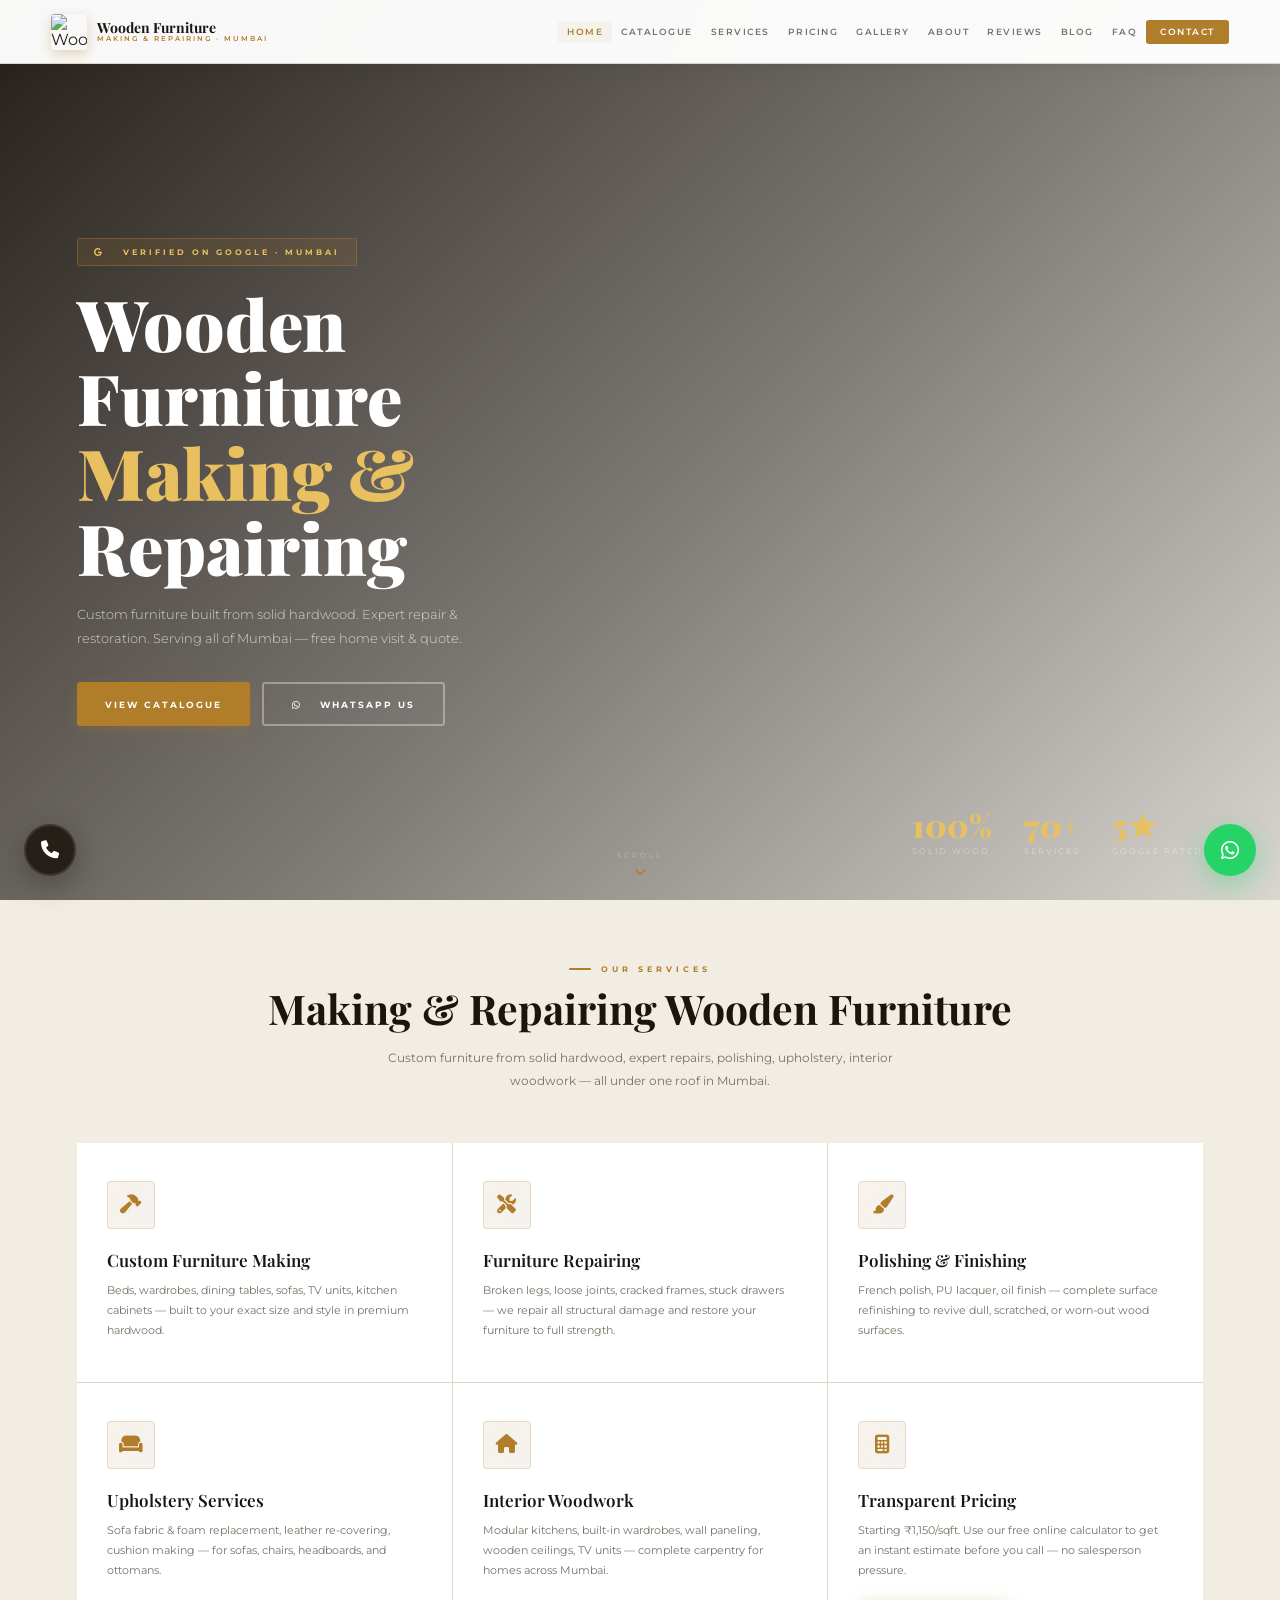
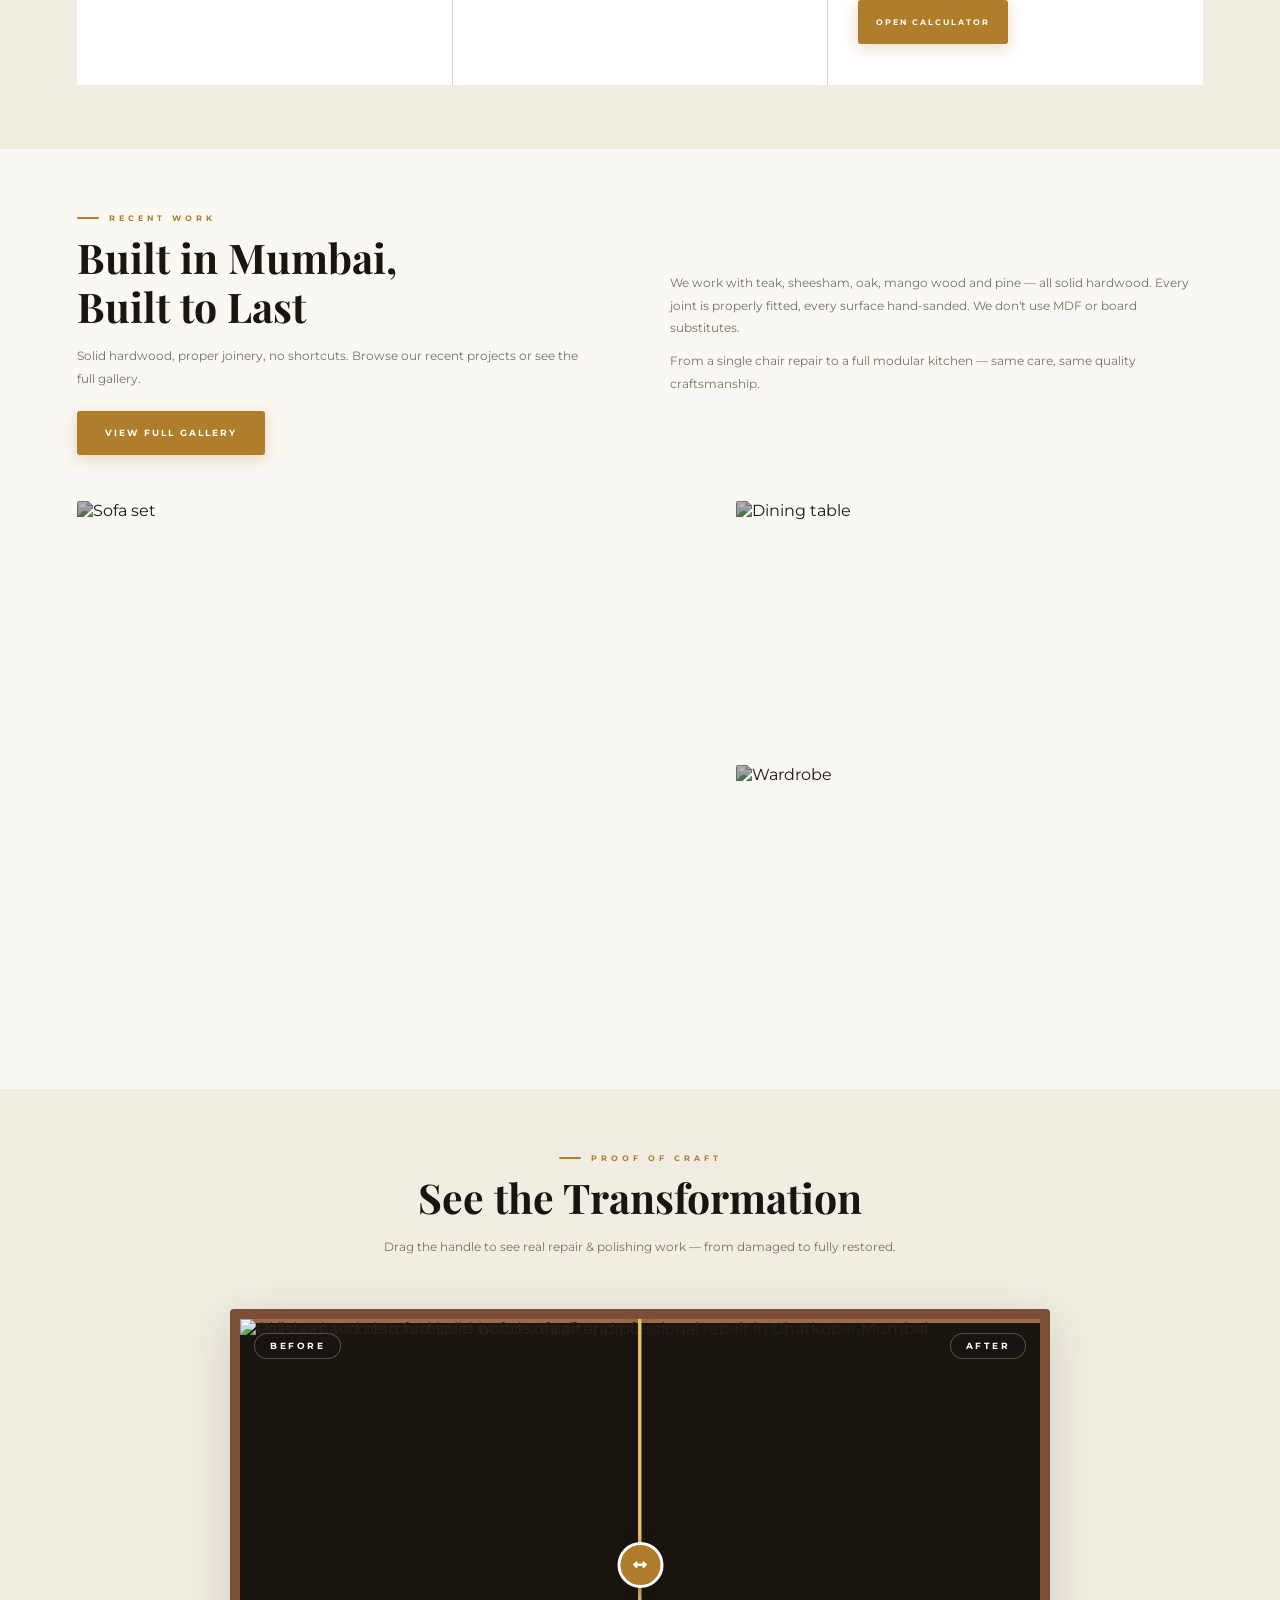
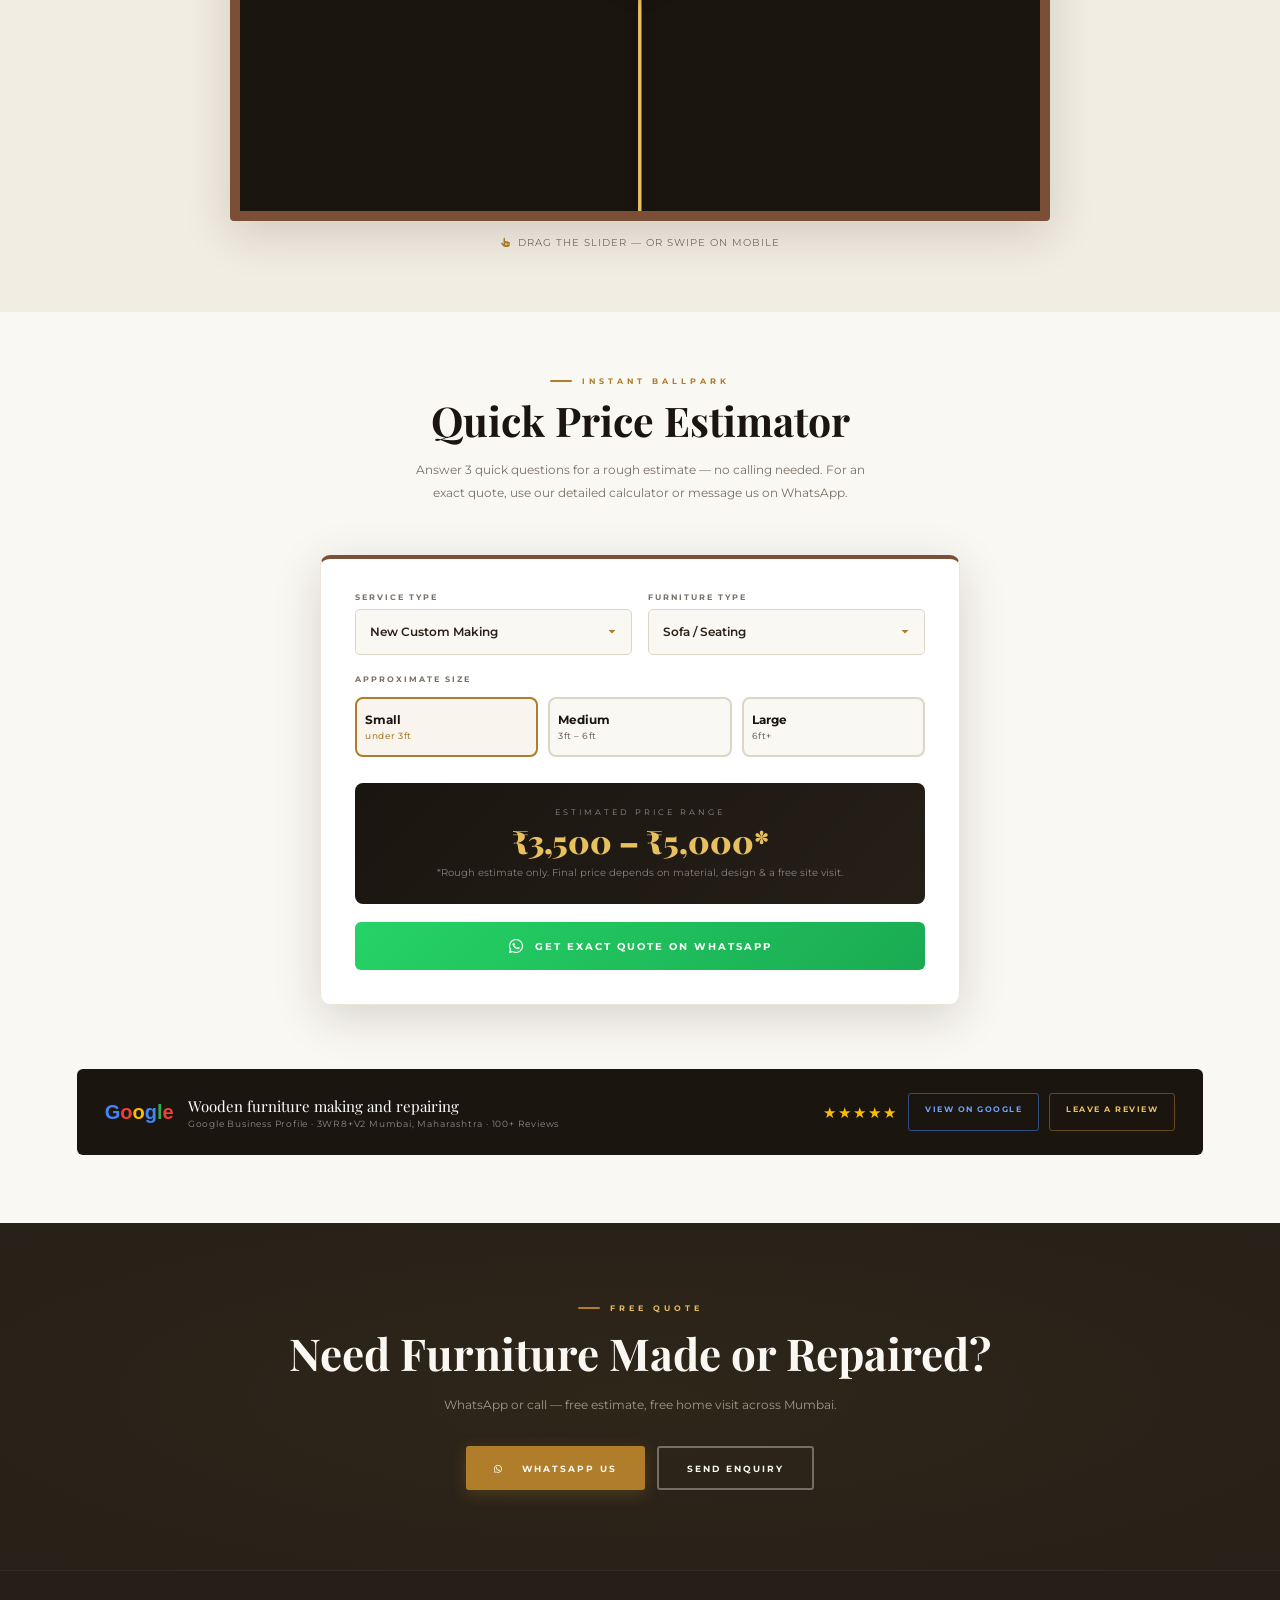
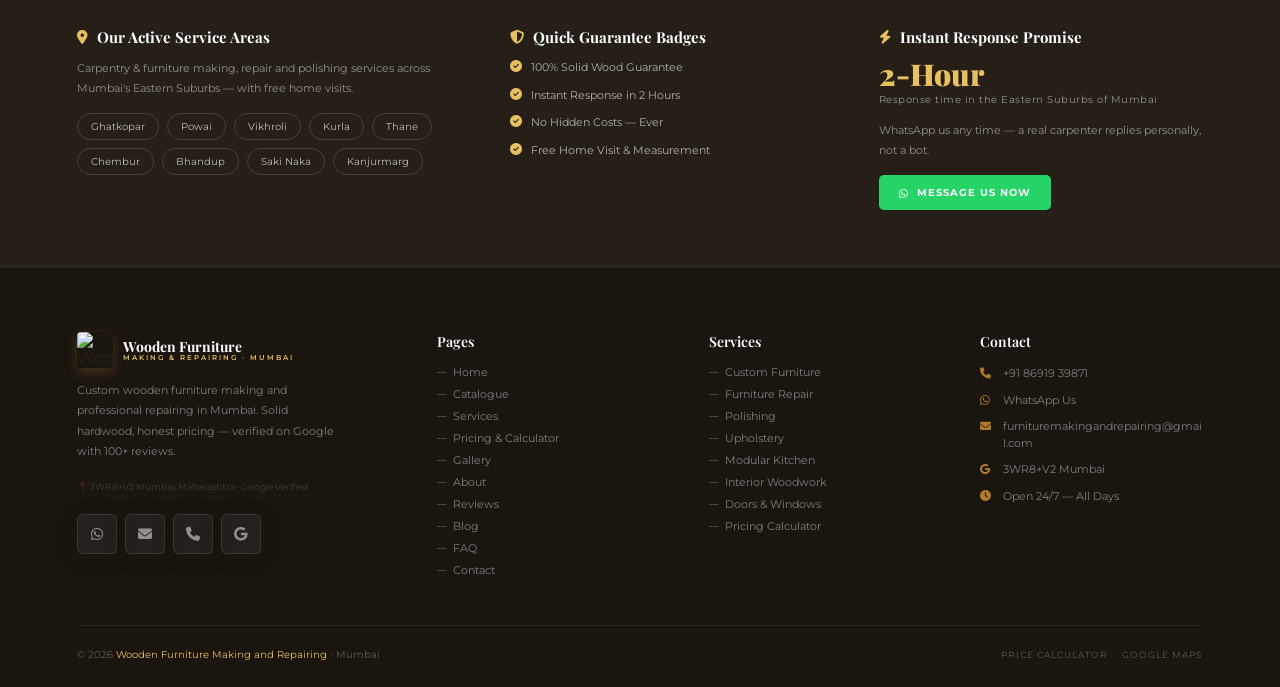
==== commit 5215db52: "Add files via upload" ====
--- a/index.html
+++ b/index.html
@@ -1,1420 +1,450 @@
-<!DOCTYPE html>
-<html lang="en">
-<head>
-<meta charset="UTF-8">
-<meta name="viewport" content="width=device-width, initial-scale=1.0">
-<title>Aura Craft International | Custom &amp; Ready-Made Furniture, Kalher Thane Mumbai</title>
-<meta name="description" content="Aura Craft International — Premium custom &amp; ready-made furniture manufacturer in Kalher, Thane, Mumbai. Factory-direct pricing, solid wood &amp; engineered panels, pan-India shipping.">
-<meta name="robots" content="index, follow">
-<link rel="canonical" href="https://auracraftinternational.in/">
-
-<!-- Open Graph -->
-<meta property="og:type" content="website">
-<meta property="og:url" content="https://auracraftinternational.in/">
-<meta property="og:title" content="Aura Craft International | Furniture Manufacturer in Thane, Mumbai">
-<meta property="og:description" content="Custom &amp; ready-made solid wood furniture, factory-direct from Kalher, Thane. Commission bespoke pieces or shop our ready-made collection.">
-<meta property="og:image" content="https://images.unsplash.com/photo-1493663284031-b7e3aefcae8e?auto=format&fit=crop&w=1200&q=80">
-<meta property="og:image:width" content="1200">
-<meta property="og:image:height" content="630">
-<meta property="og:locale" content="en_IN">
-<meta property="og:site_name" content="Aura Craft International">
-
-<!-- Twitter Card -->
-<meta name="twitter:card" content="summary_large_image">
-<meta name="twitter:title" content="Aura Craft International | Furniture Manufacturer in Thane">
-<meta name="twitter:description" content="Custom &amp; ready-made solid wood furniture, factory-direct from Kalher, Thane, Mumbai.">
-<meta name="twitter:image" content="https://images.unsplash.com/photo-1493663284031-b7e3aefcae8e?auto=format&fit=crop&w=1200&q=80">
-
-<!-- LocalBusiness JSON-LD Schema -->
-<script type="application/ld+json">
-{
-  "@context": "https://schema.org",
-  "@type": "FurnitureStore",
-  "@id": "https://auracraftinternational.in/#business",
-  "name": "Aura Craft International",
-  "description": "Custom and ready-made furniture manufacturer in Kalher, Thane, Mumbai. Specialising in solid wood and engineered panel furniture with factory-direct pricing.",
-  "url": "https://auracraftinternational.in/",
-  "telephone": "+919120873595",
-  "email": "info@auracraftinternational.in",
-  "founder": { "@type": "Person", "name": "Akhand Yadav" },
-  "address": {
-    "@type": "PostalAddress",
-    "streetAddress": "Ja Mata Di Compound, First Floor, Gala No. U-141, Kalher",
-    "addressLocality": "Thane",
-    "addressRegion": "Maharashtra",
-    "postalCode": "421302",
-    "addressCountry": "IN"
-  },
-  "geo": {
-    "@type": "GeoCoordinates",
-    "latitude": "19.2283",
-    "longitude": "73.0622"
-  },
-  "openingHoursSpecification": [
-    {
-      "@type": "OpeningHoursSpecification",
-      "dayOfWeek": ["Monday","Tuesday","Wednesday","Thursday","Friday","Saturday"],
-      "opens": "10:00",
-      "closes": "19:00"
-    }
-  ],
-  "priceRange": "₹₹",
-  "image": "https://images.unsplash.com/photo-1493663284031-b7e3aefcae8e?auto=format&fit=crop&w=1200&q=80",
-  "sameAs": [
-    "https://wa.me/919120873595"
-  ],
-  "hasMap": "https://maps.google.com/?q=Kalher+Thane+Maharashtra",
-  "areaServed": {
-    "@type": "Country",
-    "name": "India"
-  }
-}
-</script>
-
-<link rel="preconnect" href="https://fonts.googleapis.com">
-<link rel="preconnect" href="https://fonts.gstatic.com" crossorigin>
-<link href="https://fonts.googleapis.com/css2?family=Fraunces:opsz,wght@9..144,300;9..144,500;9..144,600;9..144,700&family=Manrope:wght@400;500;600;700;800&display=swap" rel="stylesheet">
-<script src="https://cdn.tailwindcss.com"></script>
-<script>
-  tailwind.config = {
-    theme: {
-      extend: {
-        colors: {
-          navy: { DEFAULT: '#0B1F3A', dark: '#071527', light: '#142A4D' },
-          gold: { DEFAULT: '#C9A227', light: '#E2C158', dark: '#9C7D1A' },
-          cream: '#FAF8F4',
-        },
-        fontFamily: {
-          display: ['Fraunces', 'serif'],
-          body: ['Manrope', 'sans-serif'],
-        }
-      }
-    }
-  }
-</script>
-
-<style>
-  html { scroll-behavior: smooth; }
-  body { font-family: 'Manrope', sans-serif; background-color: #FAF8F4; }
-  h1, h2, h3, .font-display { font-family: 'Fraunces', serif; }
-
-  .eyebrow {
-    font-family: 'Manrope', sans-serif;
-    letter-spacing: 0.18em;
-    text-transform: uppercase;
-    font-size: 0.75rem;
-    font-weight: 700;
-  }
-
-  .nav-link { position: relative; }
-  .nav-link::after {
-    content: '';
-    position: absolute;
-    left: 0; bottom: -6px;
-    width: 0%; height: 2px;
-    background-color: #C9A227;
-    transition: width 0.25s ease;
-  }
-  .nav-link:hover::after, .nav-link.active::after { width: 100%; }
-
-  .product-card { transition: transform 0.35s ease, box-shadow 0.35s ease; }
-  .product-card:hover { transform: translateY(-6px); box-shadow: 0 20px 40px -10px rgba(11,31,58,0.25); }
-
-  .carousel-track { transition: transform 0.5s ease; }
-
-  .reveal { opacity: 0; transform: translateY(24px); transition: opacity 0.7s ease, transform 0.7s ease; }
-  .reveal-visible { opacity: 1; transform: translateY(0); }
-
-  @media (prefers-reduced-motion: reduce) {
-    .reveal { opacity: 1; transform: none; transition: none; }
-    .product-card, .nav-link::after { transition: none; }
-  }
-
-  #mobile-menu { transition: max-height 0.35s ease; }
-
-  .grain-overlay::before {
-    content: '';
-    position: absolute; inset: 0;
-    background-image: repeating-linear-gradient(100deg, rgba(255,255,255,0.025) 0px, rgba(255,255,255,0.025) 1px, transparent 1px, transparent 3px);
-    pointer-events: none;
-  }
-
-  a:focus-visible, button:focus-visible, input:focus-visible, textarea:focus-visible, select:focus-visible {
-    outline: 2px solid #C9A227;
-    outline-offset: 3px;
-  }
-
-  .page { display: none; }
-  .page.active { display: block; }
-
-  .page-hero {
-    background: linear-gradient(135deg, #071527 0%, #0B1F3A 60%, #142A4D 100%);
-    position: relative;
-    overflow: hidden;
-  }
-  .page-hero::before {
-    content: '';
-    position: absolute; inset: 0;
-    background-image: repeating-linear-gradient(100deg, rgba(201,162,39,0.04) 0px, rgba(201,162,39,0.04) 1px, transparent 1px, transparent 40px);
-    pointer-events: none;
-  }
-
-  .filter-btn { transition: all 0.2s ease; }
-  .filter-btn.active { background: #0B1F3A; color: #FAF8F4; border-color: #0B1F3A; }
-
-  .cart-item { border-bottom: 1px solid rgba(11,31,58,0.08); }
-
-  .form-input {
-    width: 100%;
-    background: white;
-    border: 1.5px solid rgba(11,31,58,0.15);
-    border-radius: 8px;
-    padding: 0.75rem 1rem;
-    font-size: 0.9rem;
-    color: #071527;
-    transition: border-color 0.2s, box-shadow 0.2s;
-  }
-  .form-input:focus { border-color: #C9A227; outline: none; box-shadow: 0 0 0 3px rgba(201,162,39,0.15); }
-  .form-input::placeholder { color: rgba(7,21,39,0.4); }
-  select.form-input { appearance: none; background-image: url("data:image/svg+xml,%3Csvg xmlns='http://www.w3.org/2000/svg' fill='none' viewBox='0 0 24 24' stroke='%230B1F3A' stroke-width='2'%3E%3Cpath stroke-linecap='round' stroke-linejoin='round' d='M19.5 8.25l-7.5 7.5-7.5-7.5'/%3E%3C/svg%3E"); background-repeat: no-repeat; background-position: right 0.75rem center; background-size: 16px; padding-right: 2.5rem; }
-
-  /* Shimmer skeleton effect */
-  .shimmer {
-    background: linear-gradient(90deg, #f0f0f0 25%, #e0e0e0 50%, #f0f0f0 75%);
-    background-size: 200% 100%;
-    animation: shimmer 1.5s infinite;
-    border-radius: 8px;
-  }
-  @keyframes shimmer { 0% { background-position: 200% 0; } 100% { background-position: -200% 0; } }
-
-  /* Form focus shimmer ring on selected block */
-  .form-block-focus {
-    position: relative;
-    border-radius: 12px;
-    transition: box-shadow 0.25s ease;
-  }
-  .form-block-focus:focus-within {
-    box-shadow: 0 0 0 2px #C9A227, 0 4px 20px rgba(201,162,39,0.15);
-  }
-
-  /* Toast notification */
-  #toast-container {
-    position: fixed;
-    top: 88px;
-    right: 20px;
-    z-index: 9999;
-    display: flex;
-    flex-direction: column;
-    gap: 10px;
-    pointer-events: none;
-  }
-  .toast {
-    pointer-events: auto;
-    display: flex;
-    align-items: center;
-    gap: 10px;
-    background: #0B1F3A;
-    color: #FAF8F4;
-    padding: 14px 18px;
-    border-radius: 12px;
-    border-left: 4px solid #C9A227;
-    font-family: 'Manrope', sans-serif;
-    font-size: 0.85rem;
-    font-weight: 600;
-    box-shadow: 0 8px 32px rgba(11,31,58,0.35);
-    max-width: 300px;
-    transform: translateX(120%);
-    opacity: 0;
-    transition: transform 0.38s cubic-bezier(0.34,1.56,0.64,1), opacity 0.3s ease;
-  }
-  .toast.show { transform: translateX(0); opacity: 1; }
-  .toast.hide { transform: translateX(120%); opacity: 0; transition: transform 0.3s ease, opacity 0.3s ease; }
-  .toast-icon { flex-shrink: 0; width: 22px; height: 22px; }
-
-  /* Floating action buttons */
-  .fab-wrap {
-    position: fixed;
-    bottom: 24px;
-    right: 20px;
-    z-index: 999;
-    display: flex;
-    flex-direction: column;
-    align-items: flex-end;
-    gap: 12px;
-  }
-  .fab-btn {
-    display: flex;
-    align-items: center;
-    gap: 10px;
-    border-radius: 50px;
-    padding: 13px 18px;
-    font-weight: 700;
-    font-size: 0.82rem;
-    font-family: 'Manrope', sans-serif;
-    cursor: pointer;
-    box-shadow: 0 6px 20px rgba(0,0,0,0.25);
-    transition: transform 0.2s ease, box-shadow 0.2s ease;
-    text-decoration: none;
-    white-space: nowrap;
-    border: none;
-  }
-  .fab-btn:hover { transform: translateY(-2px); box-shadow: 0 10px 28px rgba(0,0,0,0.3); }
-  .fab-wa { background: #25D366; color: #fff; }
-  .fab-call { background: #0B1F3A; color: #FAF8F4; }
-  .fab-btn svg { flex-shrink: 0; }
-</style>
-</head>
-
-<body class="text-navy-dark antialiased">
-
-<!-- ============================================================ -->
-<!-- TOAST CONTAINER                                               -->
-<!-- ============================================================ -->
-<div id="toast-container" role="status" aria-live="polite" aria-atomic="true"></div>
-
-<!-- ============================================================ -->
-<!-- FLOATING ACTION BUTTONS                                       -->
-<!-- ============================================================ -->
-<div class="fab-wrap">
-  <a href="https://wa.me/919120873595?text=Hi%2C%20I%27d%20like%20to%20enquire%20about%20furniture." target="_blank" rel="noopener" class="fab-btn fab-wa" aria-label="Chat with us on WhatsApp">
-    <svg class="w-5 h-5" fill="currentColor" viewBox="0 0 24 24" aria-hidden="true"><path d="M17.472 14.382c-.297-.149-1.758-.867-2.03-.967-.273-.099-.471-.148-.67.15-.197.297-.767.966-.94 1.164-.173.199-.347.223-.644.075-.297-.15-1.255-.463-2.39-1.475-.883-.788-1.48-1.761-1.653-2.059-.173-.297-.018-.458.13-.606.134-.133.298-.347.446-.52.149-.174.198-.298.298-.497.099-.198.05-.371-.025-.52-.075-.149-.669-1.612-.916-2.207-.242-.579-.487-.5-.669-.51-.173-.008-.371-.01-.57-.01-.198 0-.52.074-.792.372-.272.297-1.04 1.016-1.04 2.479 0 1.462 1.065 2.875 1.213 3.074.149.198 2.096 3.2 5.077 4.487.709.306 1.262.489 1.694.625.712.227 1.36.195 1.871.118.571-.085 1.758-.719 2.006-1.413.248-.694.248-1.289.173-1.413-.074-.124-.272-.198-.57-.347m-5.421 7.403h-.004a9.87 9.87 0 01-5.031-1.378l-.361-.214-3.741.982.998-3.648-.235-.374a9.86 9.86 0 01-1.51-5.26c.001-5.45 4.436-9.884 9.888-9.884 2.64 0 5.122 1.03 6.988 2.898a9.825 9.825 0 012.893 6.994c-.003 5.45-4.437 9.884-9.885 9.884m8.413-18.297A11.815 11.815 0 0012.05 0C5.495 0 .16 5.335.157 11.892c0 2.096.547 4.142 1.588 5.945L.057 24l6.305-1.654a11.882 11.882 0 005.683 1.448h.005c6.554 0 11.89-5.335 11.893-11.893a11.821 11.821 0 00-3.48-8.413Z"/></svg>
-    WhatsApp Us
-  </a>
-  <a href="tel:+919120873595" class="fab-btn fab-call" aria-label="Call Aura Craft International">
-    <svg class="w-4 h-4" fill="none" viewBox="0 0 24 24" stroke="currentColor" stroke-width="2" aria-hidden="true"><path stroke-linecap="round" stroke-linejoin="round" d="M2.25 6.75c0 8.284 6.716 15 15 15h2.25a2.25 2.25 0 002.25-2.25v-1.372c0-.516-.351-.966-.852-1.091l-4.423-1.106c-.44-.11-.902.055-1.173.417l-.97 1.293c-.282.376-.769.542-1.21.38a12.035 12.035 0 01-7.143-7.143c-.162-.441.004-.928.38-1.21l1.293-.97c.363-.271.527-.734.417-1.173L6.963 3.102a1.125 1.125 0 00-1.091-.852H4.5A2.25 2.25 0 002.25 4.5v2.25z"/></svg>
-    Call Now
-  </a>
-</div>
-
-<!-- ============================================================ -->
-<!-- NAVBAR                                                        -->
-<!-- ============================================================ -->
-<header class="sticky top-0 z-50 bg-navy text-cream shadow-lg shadow-navy/20">
-  <nav class="max-w-7xl mx-auto px-5 sm:px-8 flex items-center justify-between h-20" aria-label="Main navigation">
-    <button onclick="nav('home')" class="flex items-center gap-2 shrink-0" aria-label="Aura Craft International – go to homepage">
-      <span class="font-display text-2xl md:text-3xl tracking-wide text-cream">Aura<span class="text-gold">Craft</span></span>
-      <span class="hidden sm:inline eyebrow text-gold/70 border-l border-gold/30 pl-2 ml-1">International</span>
-    </button>
-
-    <ul class="hidden lg:flex items-center gap-9 font-medium text-sm" role="list">
-      <li><button onclick="nav('home')" data-nav="home" class="nav-link hover:text-gold transition-colors">Home</button></li>
-      <li><button onclick="nav('about')" data-nav="about" class="nav-link hover:text-gold transition-colors">About Us</button></li>
-      <li><button onclick="nav('custom')" data-nav="custom" class="nav-link hover:text-gold transition-colors">Custom Orders</button></li>
-      <li><button onclick="nav('shop')" data-nav="shop" class="nav-link hover:text-gold transition-colors">Shop</button></li>
-      <li><button onclick="nav('contact')" data-nav="contact" class="nav-link hover:text-gold transition-colors">Contact</button></li>
-    </ul>
-
-    <div class="flex items-center gap-4">
-      <button onclick="nav('cart')" aria-label="View shopping cart" class="relative flex items-center justify-center w-11 h-11 rounded-full bg-navy-light hover:bg-gold/20 transition-colors">
-        <svg xmlns="http://www.w3.org/2000/svg" class="w-5 h-5 text-cream" fill="none" viewBox="0 0 24 24" stroke="currentColor" stroke-width="1.8" aria-hidden="true">
-          <path stroke-linecap="round" stroke-linejoin="round" d="M2.25 3h1.386c.51 0 .955.343 1.087.835l.383 1.437M7.5 14.25a3 3 0 00-3 3h15.75m-12.75-3h11.218c1.121-2.3 1.872-3.844 2.747-6.563a1.125 1.125 0 00-1.075-1.437H5.106M7.5 14.25L5.106 5.638M7.5 14.25L5.625 5.625a1.5 1.5 0 00-1.45-1.125H3.75m4.5 13.5a1.5 1.5 0 11-3 0 1.5 1.5 0 013 0zm9.75 0a1.5 1.5 0 11-3 0 1.5 1.5 0 013 0z" />
-        </svg>
-        <span id="cart-count" class="absolute -top-1.5 -right-1.5 bg-gold text-navy-dark text-[11px] font-bold w-5 h-5 rounded-full flex items-center justify-center" aria-label="Cart items count">0</span>
-      </button>
-      <button id="menu-toggle" aria-label="Toggle navigation menu" aria-expanded="false" aria-controls="mobile-menu" class="lg:hidden flex items-center justify-center w-11 h-11 rounded-full bg-navy-light">
-        <svg id="menu-icon-open" xmlns="http://www.w3.org/2000/svg" class="w-5 h-5" fill="none" viewBox="0 0 24 24" stroke="currentColor" stroke-width="1.8" aria-hidden="true">
-          <path stroke-linecap="round" stroke-linejoin="round" d="M3.75 6.75h16.5M3.75 12h16.5m-16.5 5.25h16.5" />
-        </svg>
-        <svg id="menu-icon-close" xmlns="http://www.w3.org/2000/svg" class="w-5 h-5 hidden" fill="none" viewBox="0 0 24 24" stroke="currentColor" stroke-width="1.8" aria-hidden="true">
-          <path stroke-linecap="round" stroke-linejoin="round" d="M6 18L18 6M6 6l12 12" />
-        </svg>
-      </button>
-    </div>
-  </nav>
-
-  <div id="mobile-menu" class="lg:hidden overflow-hidden max-h-0 bg-navy-dark" role="navigation" aria-label="Mobile navigation">
-    <ul class="flex flex-col px-6 py-2 font-medium" role="list">
-      <li><button onclick="nav('home')" data-nav="home" class="block w-full text-left py-3 border-b border-white/10">Home</button></li>
-      <li><button onclick="nav('about')" data-nav="about" class="block w-full text-left py-3 border-b border-white/10">About Us</button></li>
-      <li><button onclick="nav('custom')" data-nav="custom" class="block w-full text-left py-3 border-b border-white/10">Custom Orders</button></li>
-      <li><button onclick="nav('shop')" data-nav="shop" class="block w-full text-left py-3 border-b border-white/10">Shop</button></li>
-      <li><button onclick="nav('contact')" data-nav="contact" class="block w-full text-left py-3">Contact</button></li>
-    </ul>
-  </div>
-</header>
-
-
-<!-- ============================================================ -->
-<!-- PAGE: HOME                                                    -->
-<!-- ============================================================ -->
-<div id="page-home" class="page">
-
-  <!-- Hero -->
-  <section class="relative bg-navy grain-overlay overflow-hidden" aria-label="Hero – Welcome to Aura Craft International">
-    <div class="max-w-7xl mx-auto px-5 sm:px-8 grid lg:grid-cols-2 gap-10 items-center py-16 lg:py-24 relative z-10">
-      <div class="order-2 lg:order-1">
-        <p class="eyebrow text-gold mb-4">Manufactured in Kalher, Thane</p>
-        <h1 class="font-display text-cream text-4xl sm:text-5xl lg:text-[3.4rem] leading-[1.1] font-medium mb-6">
-          Furniture built<br> joint by joint,<br>
-          <span class="text-gold italic font-light">never assembled in haste.</span>
-        </h1>
-        <p class="text-cream/70 text-base sm:text-lg max-w-md mb-9 leading-relaxed">
-          Aura Craft International designs and manufactures solid-wood furniture for homes and businesses across India — choose from our ready-made store or commission a piece built to your exact dimensions.
-        </p>
-        <div class="flex flex-wrap gap-4">
-          <button onclick="nav('shop')" class="inline-flex items-center gap-2 bg-gold hover:bg-gold-light text-navy-dark font-bold px-7 py-4 rounded-md transition-colors">
-            Shop Ready-Made
-            <svg xmlns="http://www.w3.org/2000/svg" class="w-4 h-4" fill="none" viewBox="0 0 24 24" stroke="currentColor" stroke-width="2" aria-hidden="true"><path stroke-linecap="round" stroke-linejoin="round" d="M13.5 4.5L21 12m0 0l-7.5 7.5M21 12H3" /></svg>
-          </button>
-          <button onclick="nav('custom')" class="inline-flex items-center gap-2 border border-gold/50 text-cream hover:border-gold hover:bg-white/5 font-bold px-7 py-4 rounded-md transition-colors">
-            Order Custom Furniture
-          </button>
-        </div>
-        <div class="flex flex-wrap gap-x-8 gap-y-3 mt-12 text-cream/60 text-sm">
-          <span class="flex items-center gap-2"><span class="text-gold text-lg" aria-hidden="true">●</span> Solid wood &amp; engineered panels</span>
-          <span class="flex items-center gap-2"><span class="text-gold text-lg" aria-hidden="true">●</span> Pan-India shipping</span>
-          <span class="flex items-center gap-2"><span class="text-gold text-lg" aria-hidden="true">●</span> Factory-direct pricing</span>
-        </div>
-      </div>
-      <div class="order-1 lg:order-2 relative">
-        <div class="absolute -inset-4 border border-gold/30 rounded-2xl hidden lg:block" aria-hidden="true"></div>
-        <img src="https://images.unsplash.com/photo-1493663284031-b7e3aefcae8e?auto=format&fit=crop&w=1200&q=80"
-             alt="Premium handcrafted wooden living room furniture set by Aura Craft International"
-             class="relative w-full h-[320px] sm:h-[420px] lg:h-[520px] object-cover rounded-2xl shadow-2xl"
-             loading="eager" fetchpriority="high" width="1200" height="800">
-        <div class="absolute -bottom-6 left-6 bg-cream rounded-xl shadow-xl px-5 py-4 flex items-center gap-3">
-          <div class="w-10 h-10 rounded-full bg-navy flex items-center justify-center text-gold font-display text-lg" aria-hidden="true">A</div>
-          <div>
-            <p class="text-navy-dark font-bold text-sm leading-tight">Factory direct</p>
-            <p class="text-navy-dark/60 text-xs">No middleman markup</p>
-          </div>
-        </div>
-      </div>
-    </div>
-  </section>
-
-  <!-- Joinery divider -->
-  <div style="height:22px;width:100%;overflow:hidden;" aria-hidden="true">
-    <svg viewBox="0 0 400 22" preserveAspectRatio="none" xmlns="http://www.w3.org/2000/svg" style="display:block;width:100%;height:100%;">
-      <path d="M0,0 L400,0 L400,22 L0,22 Z" fill="#0B1F3A"/>
-      <path d="M0,22 L0,12 L10,12 L10,22 L20,22 L20,12 L30,12 L30,22 L40,22 L40,12 L50,12 L50,22 L60,22 L60,12 L70,12 L70,22 L80,22 L80,12 L90,12 L90,22 L100,22 L100,12 L110,12 L110,22 L120,22 L120,12 L130,12 L130,22 L140,22 L140,12 L150,12 L150,22 L160,22 L160,12 L170,12 L170,22 L180,22 L180,12 L190,12 L190,22 L200,22 L200,12 L210,12 L210,22 L220,22 L220,12 L230,12 L230,22 L240,22 L240,12 L250,12 L250,22 L260,22 L260,12 L270,12 L270,22 L280,22 L280,12 L290,12 L290,22 L300,22 L300,12 L310,12 L310,22 L320,22 L320,12 L330,12 L330,22 L340,22 L340,12 L350,12 L350,22 L360,22 L360,12 L370,12 L370,22 L380,22 L380,12 L390,12 L390,22 L400,22 L400,0 L0,0 Z" fill="#FAF8F4"/>
-    </svg>
-  </div>
-
-  <!-- Featured Products Carousel -->
-  <section class="bg-cream py-16 sm:py-24" aria-label="Featured furniture pieces">
-    <div class="max-w-7xl mx-auto px-5 sm:px-8">
-      <div class="flex items-end justify-between mb-10 flex-wrap gap-4">
-        <div>
-          <p class="eyebrow text-gold-dark mb-2">From the showroom floor</p>
-          <h2 class="font-display text-3xl sm:text-4xl text-navy-dark">Featured Pieces</h2>
-        </div>
-        <div class="flex gap-3" role="group" aria-label="Carousel controls">
-          <button id="carousel-prev" aria-label="Previous featured product" class="w-11 h-11 rounded-full border border-navy/20 flex items-center justify-center hover:bg-navy hover:text-cream transition-colors">
-            <svg xmlns="http://www.w3.org/2000/svg" class="w-5 h-5" fill="none" viewBox="0 0 24 24" stroke="currentColor" stroke-width="2" aria-hidden="true"><path stroke-linecap="round" stroke-linejoin="round" d="M15.75 19.5L8.25 12l7.5-7.5" /></svg>
-          </button>
-          <button id="carousel-next" aria-label="Next featured product" class="w-11 h-11 rounded-full border border-navy/20 flex items-center justify-center hover:bg-navy hover:text-cream transition-colors">
-            <svg xmlns="http://www.w3.org/2000/svg" class="w-5 h-5" fill="none" viewBox="0 0 24 24" stroke="currentColor" stroke-width="2" aria-hidden="true"><path stroke-linecap="round" stroke-linejoin="round" d="M8.25 4.5l7.5 7.5-7.5 7.5" /></svg>
-          </button>
-        </div>
-      </div>
-
-      <div class="overflow-hidden">
-        <div id="carousel-track" class="carousel-track flex gap-6">
-
-          <article class="product-card flex-shrink-0 w-[78%] sm:w-[46%] lg:w-[23%] bg-white rounded-xl overflow-hidden shadow-sm border border-navy/5">
-            <button onclick="nav('shop')" class="block relative overflow-hidden h-60 w-full" aria-label="View Solid Sheesham Dining Set in shop">
-              <img src="https://images.unsplash.com/photo-1567538096630-e0c55bd6374c?auto=format&fit=crop&w=600&q=80" alt="Solid Sheesham wood dining table set for 6 persons" class="w-full h-full object-cover transition-transform duration-500 hover:scale-105" loading="lazy" width="600" height="400">
-              <span class="absolute top-3 left-3 bg-gold text-navy-dark text-xs font-bold px-3 py-1 rounded-full">Bestseller</span>
-            </button>
-            <div class="p-5">
-              <p class="eyebrow text-navy-dark/40 mb-1">Dining</p>
-              <h3 class="font-display text-lg text-navy-dark mb-1">Solid Sheesham Dining Set</h3>
-              <p class="text-gold-dark font-bold mb-4">₹42,999</p>
-              <button class="add-to-cart-btn w-full bg-navy hover:bg-navy-light text-cream font-semibold py-2.5 rounded-md transition-colors text-sm"
-                      data-id="dining-sheesham-01" data-name="Solid Sheesham Dining Set" data-price="42999"
-                      data-image="https://images.unsplash.com/photo-1567538096630-e0c55bd6374c?auto=format&fit=crop&w=600&q=80"
-                      aria-label="Add Solid Sheesham Dining Set to cart">Add to Cart</button>
-            </div>
-          </article>
-
-          <article class="product-card flex-shrink-0 w-[78%] sm:w-[46%] lg:w-[23%] bg-white rounded-xl overflow-hidden shadow-sm border border-navy/5">
-            <button onclick="nav('shop')" class="block relative overflow-hidden h-60 w-full" aria-label="View Aura 3-Seater Lounge Sofa in shop">
-              <img src="https://images.unsplash.com/photo-1538688525198-9b88f6f53126?auto=format&fit=crop&w=600&q=80" alt="Modern grey fabric 3-seater lounge sofa" class="w-full h-full object-cover" loading="lazy" width="600" height="400">
-            </button>
-            <div class="p-5">
-              <p class="eyebrow text-navy-dark/40 mb-1">Sofas</p>
-              <h3 class="font-display text-lg text-navy-dark mb-1">Aura 3-Seater Lounge Sofa</h3>
-              <p class="text-gold-dark font-bold mb-4">₹38,499</p>
-              <button class="add-to-cart-btn w-full bg-navy hover:bg-navy-light text-cream font-semibold py-2.5 rounded-md transition-colors text-sm"
-                      data-id="sofa-lounge-01" data-name="Aura 3-Seater Lounge Sofa" data-price="38499"
-                      data-image="https://images.unsplash.com/photo-1538688525198-9b88f6f53126?auto=format&fit=crop&w=600&q=80"
-                      aria-label="Add Aura 3-Seater Lounge Sofa to cart">Add to Cart</button>
-            </div>
-          </article>
-
-          <article class="product-card flex-shrink-0 w-[78%] sm:w-[46%] lg:w-[23%] bg-white rounded-xl overflow-hidden shadow-sm border border-navy/5">
-            <button onclick="nav('shop')" class="block relative overflow-hidden h-60 w-full" aria-label="View Heritage King Bed Frame in shop">
-              <img src="https://images.unsplash.com/photo-1505693416388-ac5ce068fe85?auto=format&fit=crop&w=600&q=80" alt="Heritage king size wooden bed frame" class="w-full h-full object-cover" loading="lazy" width="600" height="400">
-            </button>
-            <div class="p-5">
-              <p class="eyebrow text-navy-dark/40 mb-1">Beds</p>
-              <h3 class="font-display text-lg text-navy-dark mb-1">Heritage King Bed Frame</h3>
-              <p class="text-gold-dark font-bold mb-4">₹54,999</p>
-              <button class="add-to-cart-btn w-full bg-navy hover:bg-navy-light text-cream font-semibold py-2.5 rounded-md transition-colors text-sm"
-                      data-id="bed-heritage-01" data-name="Heritage King Bed Frame" data-price="54999"
-                      data-image="https://images.unsplash.com/photo-1505693416388-ac5ce068fe85?auto=format&fit=crop&w=600&q=80"
-                      aria-label="Add Heritage King Bed Frame to cart">Add to Cart</button>
-            </div>
-          </article>
-
-          <article class="product-card flex-shrink-0 w-[78%] sm:w-[46%] lg:w-[23%] bg-white rounded-xl overflow-hidden shadow-sm border border-navy/5">
-            <button onclick="nav('shop')" class="block relative overflow-hidden h-60 w-full" aria-label="View Teak Accent Armchair in shop">
-              <img src="https://images.unsplash.com/photo-1555041469-a586c61ea9bc?auto=format&fit=crop&w=600&q=80" alt="Teak wood accent armchair" class="w-full h-full object-cover" loading="lazy" width="600" height="400">
-            </button>
-            <div class="p-5">
-              <p class="eyebrow text-navy-dark/40 mb-1">Chairs</p>
-              <h3 class="font-display text-lg text-navy-dark mb-1">Teak Accent Armchair</h3>
-              <p class="text-gold-dark font-bold mb-4">₹16,750</p>
-              <button class="add-to-cart-btn w-full bg-navy hover:bg-navy-light text-cream font-semibold py-2.5 rounded-md transition-colors text-sm"
-                      data-id="chair-teak-01" data-name="Teak Accent Armchair" data-price="16750"
-                      data-image="https://images.unsplash.com/photo-1555041469-a586c61ea9bc?auto=format&fit=crop&w=600&q=80"
-                      aria-label="Add Teak Accent Armchair to cart">Add to Cart</button>
-            </div>
-          </article>
-
-          <article class="product-card flex-shrink-0 w-[78%] sm:w-[46%] lg:w-[23%] bg-white rounded-xl overflow-hidden shadow-sm border border-navy/5">
-            <button onclick="nav('shop')" class="block relative overflow-hidden h-60 w-full" aria-label="View Oakwood Study Desk in shop">
-              <img src="https://images.unsplash.com/photo-1518455027359-f3f8164ba6bd?auto=format&fit=crop&w=600&q=80" alt="Oakwood study and office desk" class="w-full h-full object-cover" loading="lazy" width="600" height="400">
-            </button>
-            <div class="p-5">
-              <p class="eyebrow text-navy-dark/40 mb-1">Office</p>
-              <h3 class="font-display text-lg text-navy-dark mb-1">Oakwood Study Desk</h3>
-              <p class="text-gold-dark font-bold mb-4">₹21,200</p>
-              <button class="add-to-cart-btn w-full bg-navy hover:bg-navy-light text-cream font-semibold py-2.5 rounded-md transition-colors text-sm"
-                      data-id="desk-oak-01" data-name="Oakwood Study Desk" data-price="21200"
-                      data-image="https://images.unsplash.com/photo-1518455027359-f3f8164ba6bd?auto=format&fit=crop&w=600&q=80"
-                      aria-label="Add Oakwood Study Desk to cart">Add to Cart</button>
-            </div>
-          </article>
-
-        </div>
-      </div>
-
-      <div class="text-center mt-12">
-        <button onclick="nav('shop')" class="inline-flex items-center gap-2 text-navy-dark font-bold border-b-2 border-gold pb-1 hover:gap-3 transition-all">
-          View Full Collection
-          <svg xmlns="http://www.w3.org/2000/svg" class="w-4 h-4" fill="none" viewBox="0 0 24 24" stroke="currentColor" stroke-width="2" aria-hidden="true"><path stroke-linecap="round" stroke-linejoin="round" d="M13.5 4.5L21 12m0 0l-7.5 7.5M21 12H3" /></svg>
-        </button>
-      </div>
-    </div>
-  </section>
-
-  <!-- About Teaser -->
-  <section class="bg-navy text-cream py-16 sm:py-24 relative overflow-hidden" aria-label="About Aura Craft International">
-    <div class="max-w-7xl mx-auto px-5 sm:px-8 grid lg:grid-cols-2 gap-12 items-center">
-      <div class="reveal">
-        <img src="https://images.unsplash.com/photo-1565538810643-b5bdb714032a?auto=format&fit=crop&w=900&q=80" alt="Furniture craftsman at work in Aura Craft's Kalher, Thane workshop" class="w-full h-[380px] object-cover rounded-2xl shadow-2xl" loading="lazy" width="900" height="600">
-      </div>
-      <div class="reveal">
-        <p class="eyebrow text-gold mb-4">Built in Thane, trusted across India</p>
-        <h2 class="font-display text-3xl sm:text-4xl mb-6 leading-tight">Two ways to furnish your space — pick what fits you.</h2>
-        <p class="text-cream/70 leading-relaxed mb-6">
-          Every Aura Craft piece comes out of the same Kalher, Thane workshop — whether you're buying a sofa off our shelf today, or commissioning a wardrobe built to the exact centimetre for your home. We control the wood sourcing, joinery and finishing ourselves.
-        </p>
-        <div class="grid sm:grid-cols-2 gap-6 mb-8">
-          <div class="border-l-2 border-gold pl-4">
-            <p class="font-display text-2xl text-gold mb-1">12+ yrs</p>
-            <p class="text-cream/60 text-sm">Manufacturing experience</p>
-          </div>
-          <div class="border-l-2 border-gold pl-4">
-            <p class="font-display text-2xl text-gold mb-1">600+</p>
-            <p class="text-cream/60 text-sm">Custom orders delivered</p>
-          </div>
-        </div>
-        <button onclick="nav('about')" class="inline-flex items-center gap-2 text-gold font-bold border-b-2 border-gold/40 hover:border-gold pb-1 transition-colors">
-          Read our full story
-          <svg xmlns="http://www.w3.org/2000/svg" class="w-4 h-4" fill="none" viewBox="0 0 24 24" stroke="currentColor" stroke-width="2" aria-hidden="true"><path stroke-linecap="round" stroke-linejoin="round" d="M13.5 4.5L21 12m0 0l-7.5 7.5M21 12H3" /></svg>
-        </button>
-      </div>
-    </div>
-  </section>
-
-</div><!-- /page-home -->
-
-
-<!-- ============================================================ -->
-<!-- PAGE: ABOUT                                                   -->
-<!-- ============================================================ -->
-<div id="page-about" class="page">
-
-  <section class="page-hero py-20 sm:py-28 relative z-10" aria-label="About page header">
-    <div class="max-w-7xl mx-auto px-5 sm:px-8 text-center">
-      <p class="eyebrow text-gold mb-4">Our story</p>
-      <h1 class="font-display text-cream text-4xl sm:text-5xl lg:text-6xl font-medium leading-tight mb-6">Crafted with conviction,<br><span class="text-gold italic font-light">made in Thane.</span></h1>
-      <p class="text-cream/60 max-w-xl mx-auto text-lg">From a single workshop in Kalher to homes across India — this is who we are.</p>
-    </div>
-  </section>
-
-  <section class="bg-cream py-16 sm:py-24">
-    <div class="max-w-7xl mx-auto px-5 sm:px-8 grid lg:grid-cols-2 gap-16 items-center">
-      <div class="reveal">
-        <img src="https://images.unsplash.com/photo-1565538810643-b5bdb714032a?auto=format&fit=crop&w=900&q=80" alt="Craftsman hand-finishing furniture at our Thane workshop" class="w-full h-[420px] object-cover rounded-2xl shadow-xl" loading="lazy" width="900" height="600">
-      </div>
-      <div class="reveal">
-        <p class="eyebrow text-gold-dark mb-4">Who we are</p>
-        <h2 class="font-display text-3xl sm:text-4xl text-navy-dark mb-6 leading-tight">One workshop. Two product lines. Zero compromise.</h2>
-        <p class="text-navy-dark/70 leading-relaxed mb-5">
-          Aura Craft International was founded by Akhand Yadav with a single belief: that good furniture shouldn't require choosing between quality and cost. From our factory in Ja Mata Di Compound, Kalher, Thane, we manufacture every piece ourselves — no outsourcing, no shortcuts.
-        </p>
-        <p class="text-navy-dark/70 leading-relaxed mb-8">
-          We offer two routes to a furnished home. Our ready-made collection is photographed, priced, and ready to ship. Our custom division accepts commissions for pieces built to your exact dimensions, material choices, and finish preferences — from a single bedside table to a full interior fitout.
-        </p>
-        <div class="grid grid-cols-3 gap-6">
-          <div class="text-center">
-            <p class="font-display text-3xl text-gold mb-1">12+</p>
-            <p class="text-navy-dark/50 text-sm">Years in business</p>
-          </div>
-          <div class="text-center">
-            <p class="font-display text-3xl text-gold mb-1">600+</p>
-            <p class="text-navy-dark/50 text-sm">Custom pieces built</p>
-          </div>
-          <div class="text-center">
-            <p class="font-display text-3xl text-gold mb-1">28+</p>
-            <p class="text-navy-dark/50 text-sm">States shipped to</p>
-          </div>
-        </div>
-      </div>
-    </div>
-  </section>
-
-  <section class="bg-navy text-cream py-16 sm:py-24">
-    <div class="max-w-7xl mx-auto px-5 sm:px-8">
-      <div class="text-center mb-14 reveal">
-        <p class="eyebrow text-gold mb-4">What we stand for</p>
-        <h2 class="font-display text-3xl sm:text-4xl leading-tight">The principles behind every joint</h2>
-      </div>
-      <div class="grid sm:grid-cols-2 lg:grid-cols-3 gap-8">
-        <div class="reveal bg-navy-light rounded-xl p-8 border border-gold/10">
-          <div class="w-12 h-12 rounded-full bg-gold/20 flex items-center justify-center mb-5" aria-hidden="true">
-            <svg xmlns="http://www.w3.org/2000/svg" class="w-6 h-6 text-gold" fill="none" viewBox="0 0 24 24" stroke="currentColor" stroke-width="1.8"><path stroke-linecap="round" stroke-linejoin="round" d="M9 12.75L11.25 15 15 9.75M21 12a9 9 0 11-18 0 9 9 0 0118 0z" /></svg>
-          </div>
-          <h3 class="font-display text-xl mb-3">Factory-direct quality</h3>
-          <p class="text-cream/60 text-sm leading-relaxed">We manufacture what we sell. No middlemen, no margins layered on top — which means you get better wood for the same rupees.</p>
-        </div>
-        <div class="reveal bg-navy-light rounded-xl p-8 border border-gold/10">
-          <div class="w-12 h-12 rounded-full bg-gold/20 flex items-center justify-center mb-5" aria-hidden="true">
-            <svg xmlns="http://www.w3.org/2000/svg" class="w-6 h-6 text-gold" fill="none" viewBox="0 0 24 24" stroke="currentColor" stroke-width="1.8"><path stroke-linecap="round" stroke-linejoin="round" d="M11.42 15.17L17.25 21A2.652 2.652 0 0021 17.25l-5.877-5.877M11.42 15.17l2.496-3.03c.317-.384.74-.626 1.208-.766M11.42 15.17l-4.655 5.653a2.548 2.548 0 11-3.586-3.586l6.837-5.63m5.108-.233c.55-.164 1.163-.188 1.743-.14a4.5 4.5 0 004.486-6.336l-3.276 3.277a3.004 3.004 0 01-2.25-2.25l3.276-3.276a4.5 4.5 0 00-6.336 4.486c.091 1.076-.071 2.264-.904 2.95l-.102.085m-1.745 1.437L5.909 7.5H4.5L2.25 3.75l1.5-1.5L7.5 4.5v1.409l4.26 4.26m-1.745 1.437l1.745-1.437m6.615 8.206L15.75 15.75M4.867 19.125h.008v.008h-.008v-.008z" /></svg>
-          </div>
-          <h3 class="font-display text-xl mb-3">Handcrafted joinery</h3>
-          <p class="text-cream/60 text-sm leading-relaxed">Our craftsmen use traditional joinery techniques — mortise and tenon, dovetail joints — alongside modern finishing, so your furniture doesn't wobble in five years.</p>
-        </div>
-        <div class="reveal bg-navy-light rounded-xl p-8 border border-gold/10">
-          <div class="w-12 h-12 rounded-full bg-gold/20 flex items-center justify-center mb-5" aria-hidden="true">
-            <svg xmlns="http://www.w3.org/2000/svg" class="w-6 h-6 text-gold" fill="none" viewBox="0 0 24 24" stroke="currentColor" stroke-width="1.8"><path stroke-linecap="round" stroke-linejoin="round" d="M15 10.5a3 3 0 11-6 0 3 3 0 016 0z" /><path stroke-linecap="round" stroke-linejoin="round" d="M19.5 10.5c0 7.142-7.5 11.25-7.5 11.25S4.5 17.642 4.5 10.5a7.5 7.5 0 1115 0z" /></svg>
-          </div>
-          <h3 class="font-display text-xl mb-3">Pan-India delivery</h3>
-          <p class="text-cream/60 text-sm leading-relaxed">We've shipped to 28+ states. Every piece is packed with professional-grade crating and delivered to your door with assembly assistance available.</p>
-        </div>
-      </div>
-    </div>
-  </section>
-
-  <section class="bg-cream py-16 sm:py-20 text-center">
-    <div class="max-w-2xl mx-auto px-5 sm:px-8 reveal">
-      <h2 class="font-display text-3xl sm:text-4xl text-navy-dark mb-5">Ready to commission something yours?</h2>
-      <p class="text-navy-dark/60 mb-8 leading-relaxed">Tell us the dimensions, the wood, the finish — we'll do the rest. No project is too specific.</p>
-      <button onclick="nav('custom')" class="inline-flex items-center gap-2 bg-gold hover:bg-gold-light text-navy-dark font-bold px-8 py-4 rounded-md transition-colors">
-        Start a Custom Order
-        <svg xmlns="http://www.w3.org/2000/svg" class="w-4 h-4" fill="none" viewBox="0 0 24 24" stroke="currentColor" stroke-width="2" aria-hidden="true"><path stroke-linecap="round" stroke-linejoin="round" d="M13.5 4.5L21 12m0 0l-7.5 7.5M21 12H3" /></svg>
-      </button>
-    </div>
-  </section>
-
-</div><!-- /page-about -->
-
-
-<!-- ============================================================ -->
-<!-- PAGE: SHOP                                                    -->
-<!-- ============================================================ -->
-<div id="page-shop" class="page">
-
-  <section class="page-hero py-16 sm:py-20 relative z-10" aria-label="Shop page header">
-    <div class="max-w-7xl mx-auto px-5 sm:px-8">
-      <p class="eyebrow text-gold mb-4">Ready-made collection</p>
-      <h1 class="font-display text-cream text-4xl sm:text-5xl font-medium mb-4">Shop All Furniture</h1>
-      <p class="text-cream/60 max-w-lg">Every piece manufactured in our Kalher, Thane workshop — factory prices, no markup.</p>
-    </div>
-  </section>
-
-  <section class="bg-cream py-12 sm:py-20">
-    <div class="max-w-7xl mx-auto px-5 sm:px-8">
-
-      <div class="flex flex-wrap gap-3 mb-10" role="group" aria-label="Filter furniture by category">
-        <button class="filter-btn active border border-navy/20 px-5 py-2 rounded-full text-sm font-semibold" data-filter="all" onclick="filterShop('all',this)" aria-pressed="true">All</button>
-        <button class="filter-btn border border-navy/20 px-5 py-2 rounded-full text-sm font-semibold hover:bg-navy hover:text-cream hover:border-navy transition-all" data-filter="Sofas" onclick="filterShop('Sofas',this)" aria-pressed="false">Sofas</button>
-        <button class="filter-btn border border-navy/20 px-5 py-2 rounded-full text-sm font-semibold hover:bg-navy hover:text-cream hover:border-navy transition-all" data-filter="Beds" onclick="filterShop('Beds',this)" aria-pressed="false">Beds</button>
-        <button class="filter-btn border border-navy/20 px-5 py-2 rounded-full text-sm font-semibold hover:bg-navy hover:text-cream hover:border-navy transition-all" data-filter="Dining" onclick="filterShop('Dining',this)" aria-pressed="false">Dining</button>
-        <button class="filter-btn border border-navy/20 px-5 py-2 rounded-full text-sm font-semibold hover:bg-navy hover:text-cream hover:border-navy transition-all" data-filter="Chairs" onclick="filterShop('Chairs',this)" aria-pressed="false">Chairs</button>
-        <button class="filter-btn border border-navy/20 px-5 py-2 rounded-full text-sm font-semibold hover:bg-navy hover:text-cream hover:border-navy transition-all" data-filter="Office" onclick="filterShop('Office',this)" aria-pressed="false">Office</button>
-      </div>
-
-      <div class="grid sm:grid-cols-2 lg:grid-cols-3 xl:grid-cols-4 gap-6">
-
-        <article class="shop-card product-card bg-white rounded-xl overflow-hidden shadow-sm border border-navy/5 reveal" data-category="Dining">
-          <div class="relative overflow-hidden h-56">
-            <img src="https://images.unsplash.com/photo-1567538096630-e0c55bd6374c?auto=format&fit=crop&w=600&q=80" alt="Solid Sheesham rosewood dining set" class="w-full h-full object-cover transition-transform duration-500 hover:scale-105" loading="lazy" width="600" height="400">
-            <span class="absolute top-3 left-3 bg-gold text-navy-dark text-xs font-bold px-3 py-1 rounded-full">Bestseller</span>
-          </div>
-          <div class="p-5">
-            <p class="eyebrow text-navy-dark/40 mb-1">Dining</p>
-            <h3 class="font-display text-lg text-navy-dark mb-1">Solid Sheesham Dining Set</h3>
-            <p class="text-gold-dark font-bold mb-4">₹42,999</p>
-            <button class="add-to-cart-btn w-full bg-navy hover:bg-navy-light text-cream font-semibold py-2.5 rounded-md transition-colors text-sm"
-                    data-id="dining-sheesham-01" data-name="Solid Sheesham Dining Set" data-price="42999"
-                    data-image="https://images.unsplash.com/photo-1567538096630-e0c55bd6374c?auto=format&fit=crop&w=600&q=80"
-                    aria-label="Add Solid Sheesham Dining Set to cart">Add to Cart</button>
-          </div>
-        </article>
-
-        <article class="shop-card product-card bg-white rounded-xl overflow-hidden shadow-sm border border-navy/5 reveal" data-category="Sofas">
-          <div class="relative overflow-hidden h-56">
-            <img src="https://images.unsplash.com/photo-1538688525198-9b88f6f53126?auto=format&fit=crop&w=600&q=80" alt="Aura 3-seater lounge sofa in grey fabric" class="w-full h-full object-cover transition-transform duration-500 hover:scale-105" loading="lazy" width="600" height="400">
-          </div>
-          <div class="p-5">
-            <p class="eyebrow text-navy-dark/40 mb-1">Sofas</p>
-            <h3 class="font-display text-lg text-navy-dark mb-1">Aura 3-Seater Lounge Sofa</h3>
-            <p class="text-gold-dark font-bold mb-4">₹38,499</p>
-            <button class="add-to-cart-btn w-full bg-navy hover:bg-navy-light text-cream font-semibold py-2.5 rounded-md transition-colors text-sm"
-                    data-id="sofa-lounge-01" data-name="Aura 3-Seater Lounge Sofa" data-price="38499"
-                    data-image="https://images.unsplash.com/photo-1538688525198-9b88f6f53126?auto=format&fit=crop&w=600&q=80"
-                    aria-label="Add Aura 3-Seater Lounge Sofa to cart">Add to Cart</button>
-          </div>
-        </article>
-
-        <article class="shop-card product-card bg-white rounded-xl overflow-hidden shadow-sm border border-navy/5 reveal" data-category="Beds">
-          <div class="relative overflow-hidden h-56">
-            <img src="https://images.unsplash.com/photo-1505693416388-ac5ce068fe85?auto=format&fit=crop&w=600&q=80" alt="Heritage king size wooden bed frame" class="w-full h-full object-cover transition-transform duration-500 hover:scale-105" loading="lazy" width="600" height="400">
-          </div>
-          <div class="p-5">
-            <p class="eyebrow text-navy-dark/40 mb-1">Beds</p>
-            <h3 class="font-display text-lg text-navy-dark mb-1">Heritage King Bed Frame</h3>
-            <p class="text-gold-dark font-bold mb-4">₹54,999</p>
-            <button class="add-to-cart-btn w-full bg-navy hover:bg-navy-light text-cream font-semibold py-2.5 rounded-md transition-colors text-sm"
-                    data-id="bed-heritage-01" data-name="Heritage King Bed Frame" data-price="54999"
-                    data-image="https://images.unsplash.com/photo-1505693416388-ac5ce068fe85?auto=format&fit=crop&w=600&q=80"
-                    aria-label="Add Heritage King Bed Frame to cart">Add to Cart</button>
-          </div>
-        </article>
-
-        <article class="shop-card product-card bg-white rounded-xl overflow-hidden shadow-sm border border-navy/5 reveal" data-category="Chairs">
-          <div class="relative overflow-hidden h-56">
-            <img src="https://images.unsplash.com/photo-1555041469-a586c61ea9bc?auto=format&fit=crop&w=600&q=80" alt="Teak wood accent armchair" class="w-full h-full object-cover transition-transform duration-500 hover:scale-105" loading="lazy" width="600" height="400">
-          </div>
-          <div class="p-5">
-            <p class="eyebrow text-navy-dark/40 mb-1">Chairs</p>
-            <h3 class="font-display text-lg text-navy-dark mb-1">Teak Accent Armchair</h3>
-            <p class="text-gold-dark font-bold mb-4">₹16,750</p>
-            <button class="add-to-cart-btn w-full bg-navy hover:bg-navy-light text-cream font-semibold py-2.5 rounded-md transition-colors text-sm"
-                    data-id="chair-teak-01" data-name="Teak Accent Armchair" data-price="16750"
-                    data-image="https://images.unsplash.com/photo-1555041469-a586c61ea9bc?auto=format&fit=crop&w=600&q=80"
-                    aria-label="Add Teak Accent Armchair to cart">Add to Cart</button>
-          </div>
-        </article>
-
-        <article class="shop-card product-card bg-white rounded-xl overflow-hidden shadow-sm border border-navy/5 reveal" data-category="Office">
-          <div class="relative overflow-hidden h-56">
-            <img src="https://images.unsplash.com/photo-1518455027359-f3f8164ba6bd?auto=format&fit=crop&w=600&q=80" alt="Oakwood study and home office desk" class="w-full h-full object-cover transition-transform duration-500 hover:scale-105" loading="lazy" width="600" height="400">
-          </div>
-          <div class="p-5">
-            <p class="eyebrow text-navy-dark/40 mb-1">Office</p>
-            <h3 class="font-display text-lg text-navy-dark mb-1">Oakwood Study Desk</h3>
-            <p class="text-gold-dark font-bold mb-4">₹21,200</p>
-            <button class="add-to-cart-btn w-full bg-navy hover:bg-navy-light text-cream font-semibold py-2.5 rounded-md transition-colors text-sm"
-                    data-id="desk-oak-01" data-name="Oakwood Study Desk" data-price="21200"
-                    data-image="https://images.unsplash.com/photo-1518455027359-f3f8164ba6bd?auto=format&fit=crop&w=600&q=80"
-                    aria-label="Add Oakwood Study Desk to cart">Add to Cart</button>
-          </div>
-        </article>
-
-        <article class="shop-card product-card bg-white rounded-xl overflow-hidden shadow-sm border border-navy/5 reveal" data-category="Sofas">
-          <div class="relative overflow-hidden h-56">
-            <img src="https://images.unsplash.com/photo-1540574163026-643ea20ade25?auto=format&fit=crop&w=600&q=80" alt="L-shaped sectional corner sofa" class="w-full h-full object-cover transition-transform duration-500 hover:scale-105" loading="lazy" width="600" height="400">
-            <span class="absolute top-3 left-3 bg-navy text-cream text-xs font-bold px-3 py-1 rounded-full">New</span>
-          </div>
-          <div class="p-5">
-            <p class="eyebrow text-navy-dark/40 mb-1">Sofas</p>
-            <h3 class="font-display text-lg text-navy-dark mb-1">L-Shape Corner Sofa</h3>
-            <p class="text-gold-dark font-bold mb-4">₹65,000</p>
-            <button class="add-to-cart-btn w-full bg-navy hover:bg-navy-light text-cream font-semibold py-2.5 rounded-md transition-colors text-sm"
-                    data-id="sofa-corner-01" data-name="L-Shape Corner Sofa" data-price="65000"
-                    data-image="https://images.unsplash.com/photo-1540574163026-643ea20ade25?auto=format&fit=crop&w=600&q=80"
-                    aria-label="Add L-Shape Corner Sofa to cart">Add to Cart</button>
-          </div>
-        </article>
-
-        <article class="shop-card product-card bg-white rounded-xl overflow-hidden shadow-sm border border-navy/5 reveal" data-category="Beds">
-          <div class="relative overflow-hidden h-56">
-            <img src="https://images.unsplash.com/photo-1631049307264-da0ec9d70304?auto=format&fit=crop&w=600&q=80" alt="Wooden storage bed with hydraulic lift mechanism" class="w-full h-full object-cover transition-transform duration-500 hover:scale-105" loading="lazy" width="600" height="400">
-          </div>
-          <div class="p-5">
-            <p class="eyebrow text-navy-dark/40 mb-1">Beds</p>
-            <h3 class="font-display text-lg text-navy-dark mb-1">Hydraulic Storage Bed</h3>
-            <p class="text-gold-dark font-bold mb-4">₹48,500</p>
-            <button class="add-to-cart-btn w-full bg-navy hover:bg-navy-light text-cream font-semibold py-2.5 rounded-md transition-colors text-sm"
-                    data-id="bed-storage-01" data-name="Hydraulic Storage Bed" data-price="48500"
-                    data-image="https://images.unsplash.com/photo-1631049307264-da0ec9d70304?auto=format&fit=crop&w=600&q=80"
-                    aria-label="Add Hydraulic Storage Bed to cart">Add to Cart</button>
-          </div>
-        </article>
-
-        <article class="shop-card product-card bg-white rounded-xl overflow-hidden shadow-sm border border-navy/5 reveal" data-category="Dining">
-          <div class="relative overflow-hidden h-56">
-            <img src="https://images.unsplash.com/photo-1615066390971-03e4e1c36ddf?auto=format&fit=crop&w=600&q=80" alt="6-seater walnut wood dining table" class="w-full h-full object-cover transition-transform duration-500 hover:scale-105" loading="lazy" width="600" height="400">
-          </div>
-          <div class="p-5">
-            <p class="eyebrow text-navy-dark/40 mb-1">Dining</p>
-            <h3 class="font-display text-lg text-navy-dark mb-1">6-Seater Walnut Dining</h3>
-            <p class="text-gold-dark font-bold mb-4">₹55,000</p>
-            <button class="add-to-cart-btn w-full bg-navy hover:bg-navy-light text-cream font-semibold py-2.5 rounded-md transition-colors text-sm"
-                    data-id="dining-walnut-01" data-name="6-Seater Walnut Dining" data-price="55000"
-                    data-image="https://images.unsplash.com/photo-1615066390971-03e4e1c36ddf?auto=format&fit=crop&w=600&q=80"
-                    aria-label="Add 6-Seater Walnut Dining to cart">Add to Cart</button>
-          </div>
-        </article>
-
-      </div>
-
-      <!-- Custom CTA -->
-      <div class="mt-16 bg-navy rounded-2xl p-10 text-center reveal">
-        <p class="eyebrow text-gold mb-3">Don't see what you need?</p>
-        <h2 class="font-display text-3xl text-cream mb-4">Commission a custom piece</h2>
-        <p class="text-cream/60 mb-7 max-w-lg mx-auto">Dimensions, wood species, finish, hardware — you decide. We build it.</p>
-        <button onclick="nav('custom')" class="inline-flex items-center gap-2 bg-gold hover:bg-gold-light text-navy-dark font-bold px-8 py-4 rounded-md transition-colors">
-          Request Custom Order
-          <svg xmlns="http://www.w3.org/2000/svg" class="w-4 h-4" fill="none" viewBox="0 0 24 24" stroke="currentColor" stroke-width="2" aria-hidden="true"><path stroke-linecap="round" stroke-linejoin="round" d="M13.5 4.5L21 12m0 0l-7.5 7.5M21 12H3" /></svg>
-        </button>
-      </div>
-    </div>
-  </section>
-
-</div><!-- /page-shop -->
-
-
-<!-- ============================================================ -->
-<!-- PAGE: CUSTOM ORDERS                                           -->
-<!-- ============================================================ -->
-<div id="page-custom" class="page">
-
-  <section class="page-hero py-16 sm:py-20 relative z-10" aria-label="Custom orders page header">
-    <div class="max-w-7xl mx-auto px-5 sm:px-8">
-      <p class="eyebrow text-gold mb-4">Bespoke manufacturing</p>
-      <h1 class="font-display text-cream text-4xl sm:text-5xl font-medium mb-4">Custom Furniture Orders</h1>
-      <p class="text-cream/60 max-w-lg">Your dimensions. Your wood. Your finish. We build it in Thane and deliver to your door.</p>
-    </div>
-  </section>
-
-  <section class="bg-cream py-14 sm:py-20">
-    <div class="max-w-7xl mx-auto px-5 sm:px-8">
-      <div class="text-center mb-14 reveal">
-        <p class="eyebrow text-gold-dark mb-3">The process</p>
-        <h2 class="font-display text-3xl sm:text-4xl text-navy-dark">How it works</h2>
-      </div>
-      <div class="grid sm:grid-cols-3 gap-8 mb-16">
-        <div class="reveal text-center">
-          <div class="w-14 h-14 rounded-full bg-gold/20 border-2 border-gold flex items-center justify-center mx-auto mb-5" aria-hidden="true">
-            <svg xmlns="http://www.w3.org/2000/svg" class="w-7 h-7 text-gold" fill="none" viewBox="0 0 24 24" stroke="currentColor" stroke-width="1.8"><path stroke-linecap="round" stroke-linejoin="round" d="M16.862 4.487l1.687-1.688a1.875 1.875 0 112.652 2.652L10.582 16.07a4.5 4.5 0 01-1.897 1.13L6 18l.8-2.685a4.5 4.5 0 011.13-1.897l8.932-8.931zm0 0L19.5 7.125M18 14v4.75A2.25 2.25 0 0115.75 21H5.25A2.25 2.25 0 013 18.75V8.25A2.25 2.25 0 015.25 6H10" /></svg>
-          </div>
-          <p class="font-display text-4xl text-gold/30 mb-2" aria-hidden="true">01</p>
-          <h3 class="font-display text-xl text-navy-dark mb-3">Submit your brief</h3>
-          <p class="text-navy-dark/60 text-sm leading-relaxed">Fill in the form below with dimensions, furniture type, wood preference and budget. The more detail the better.</p>
-        </div>
-        <div class="reveal text-center">
-          <div class="w-14 h-14 rounded-full bg-gold/20 border-2 border-gold flex items-center justify-center mx-auto mb-5" aria-hidden="true">
-            <svg xmlns="http://www.w3.org/2000/svg" class="w-7 h-7 text-gold" fill="none" viewBox="0 0 24 24" stroke="currentColor" stroke-width="1.8"><path stroke-linecap="round" stroke-linejoin="round" d="M2.25 6.75c0 8.284 6.716 15 15 15h2.25a2.25 2.25 0 002.25-2.25v-1.372c0-.516-.351-.966-.852-1.091l-4.423-1.106c-.44-.11-.902.055-1.173.417l-.97 1.293c-.282.376-.769.542-1.21.38a12.035 12.035 0 01-7.143-7.143c-.162-.441.004-.928.38-1.21l1.293-.97c.363-.271.527-.734.417-1.173L6.963 3.102a1.125 1.125 0 00-1.091-.852H4.5A2.25 2.25 0 002.25 4.5v2.25z" /></svg>
-          </div>
-          <p class="font-display text-4xl text-gold/30 mb-2" aria-hidden="true">02</p>
-          <h3 class="font-display text-xl text-navy-dark mb-3">We call you back</h3>
-          <p class="text-navy-dark/60 text-sm leading-relaxed">Akhand or a team member contacts you within 24 hours with a quote, timeline and material recommendations.</p>
-        </div>
-        <div class="reveal text-center">
-          <div class="w-14 h-14 rounded-full bg-gold/20 border-2 border-gold flex items-center justify-center mx-auto mb-5" aria-hidden="true">
-            <svg xmlns="http://www.w3.org/2000/svg" class="w-7 h-7 text-gold" fill="none" viewBox="0 0 24 24" stroke="currentColor" stroke-width="1.8"><path stroke-linecap="round" stroke-linejoin="round" d="M8.25 18.75a1.5 1.5 0 01-3 0m3 0a1.5 1.5 0 00-3 0m3 0h6m-9 0H3.375a1.125 1.125 0 01-1.125-1.125V14.25m17.25 4.5a1.5 1.5 0 01-3 0m3 0a1.5 1.5 0 00-3 0m3 0h1.125c.621 0 1.129-.504 1.09-1.124a17.902 17.902 0 00-3.213-9.193 2.056 2.056 0 00-1.58-.86H14.25M16.5 18.75h-2.25m0-11.177v-.958c0-.568-.422-1.048-.987-1.106a48.554 48.554 0 00-10.026 0 1.106 1.106 0 00-.987 1.106v7.635m12-6.677v6.677m0 4.5v-4.5m0 0h-12" /></svg>
-          </div>
-          <p class="font-display text-4xl text-gold/30 mb-2" aria-hidden="true">03</p>
-          <h3 class="font-display text-xl text-navy-dark mb-3">We build &amp; deliver</h3>
-          <p class="text-navy-dark/60 text-sm leading-relaxed">Production begins after a 30% advance. Most pieces are ready in 3–6 weeks, delivered and assembled at your location.</p>
-        </div>
-      </div>
-
-      <!-- Custom Order Form – Web3Forms -->
-      <div class="max-w-3xl mx-auto bg-white rounded-2xl shadow-lg border border-navy/5 p-8 sm:p-12 reveal">
-        <h2 class="font-display text-2xl text-navy-dark mb-8">Tell us about your project</h2>
-        <form id="custom-order-form"
-              action="https://api.web3forms.com/submit"
-              method="POST"
-              class="space-y-6"
-              novalidate>
-
-          <!-- Web3Forms access key — replace with your actual key -->
-          <input type="hidden" name="access_key" value="YOUR_WEB3FORMS_ACCESS_KEY_HERE">
-          <input type="hidden" name="subject" value="New Custom Order Enquiry – Aura Craft International">
-          <input type="hidden" name="from_name" value="Aura Craft Website">
-          <input type="checkbox" name="botcheck" class="hidden" style="display:none" tabindex="-1" aria-hidden="true">
-
-          <div class="grid sm:grid-cols-2 gap-6">
-            <div class="form-block-focus">
-              <label for="custom-name" class="block text-sm font-semibold text-navy-dark mb-2">Your name *</label>
-              <input type="text" id="custom-name" name="name" required class="form-input" placeholder="Full name" autocomplete="name">
-            </div>
-            <div class="form-block-focus">
-              <label for="custom-phone" class="block text-sm font-semibold text-navy-dark mb-2">Phone / WhatsApp *</label>
-              <input type="tel" id="custom-phone" name="phone" required class="form-input" placeholder="+91 XXXXX XXXXX" autocomplete="tel">
-            </div>
-          </div>
-          <div class="grid sm:grid-cols-2 gap-6">
-            <div class="form-block-focus">
-              <label for="custom-type" class="block text-sm font-semibold text-navy-dark mb-2">Furniture type *</label>
-              <select id="custom-type" name="furniture_type" required class="form-input">
-                <option value="" disabled selected>Select type</option>
-                <option value="Sofa / Sectional">Sofa / Sectional</option>
-                <option value="Bed / Headboard">Bed / Headboard</option>
-                <option value="Dining Table & Chairs">Dining Table &amp; Chairs</option>
-                <option value="Wardrobe / Storage">Wardrobe / Storage</option>
-                <option value="Study / Office Desk">Study / Office Desk</option>
-                <option value="TV Unit">TV Unit</option>
-                <option value="Bookshelf">Bookshelf</option>
-                <option value="Other">Other</option>
-              </select>
-            </div>
-            <div class="form-block-focus">
-              <label for="custom-wood" class="block text-sm font-semibold text-navy-dark mb-2">Wood preference</label>
-              <select id="custom-wood" name="wood_preference" class="form-input">
-                <option value="" disabled selected>Select wood</option>
-                <option value="Sheesham (Rosewood)">Sheesham (Rosewood)</option>
-                <option value="Teak">Teak</option>
-                <option value="Oak">Oak</option>
-                <option value="Walnut">Walnut</option>
-                <option value="MDF / Engineered">MDF / Engineered</option>
-                <option value="No preference">No preference</option>
-              </select>
-            </div>
-          </div>
-          <div class="form-block-focus">
-            <label for="custom-dimensions" class="block text-sm font-semibold text-navy-dark mb-2">Dimensions (L × W × H)</label>
-            <input type="text" id="custom-dimensions" name="dimensions" class="form-input" placeholder="e.g. 6ft × 3ft × 4ft">
-          </div>
-          <div class="form-block-focus">
-            <label for="custom-budget" class="block text-sm font-semibold text-navy-dark mb-2">Approximate budget</label>
-            <select id="custom-budget" name="budget" class="form-input">
-              <option value="" disabled selected>Select range</option>
-              <option value="Under ₹20,000">Under ₹20,000</option>
-              <option value="₹20,000 – ₹50,000">₹20,000 – ₹50,000</option>
-              <option value="₹50,000 – ₹1,00,000">₹50,000 – ₹1,00,000</option>
-              <option value="₹1,00,000 – ₹3,00,000">₹1,00,000 – ₹3,00,000</option>
-              <option value="Above ₹3,00,000">Above ₹3,00,000</option>
-            </select>
-          </div>
-          <div class="form-block-focus">
-            <label for="custom-details" class="block text-sm font-semibold text-navy-dark mb-2">Project details</label>
-            <textarea id="custom-details" name="message" rows="4" class="form-input resize-none" placeholder="Describe the piece — style reference, finish preferences, any special requirements..."></textarea>
-          </div>
-          <div class="flex flex-col sm:flex-row gap-4">
-            <button type="submit" id="custom-submit-btn" class="flex-1 bg-gold hover:bg-gold-light text-navy-dark font-bold py-4 rounded-md transition-colors flex items-center justify-center gap-2">
-              Submit Enquiry
-            </button>
-            <a href="https://wa.me/919120873595?text=Hi%2C%20I%27d%20like%20to%20discuss%20a%20custom%20furniture%20order." target="_blank" rel="noopener" aria-label="Chat about custom order on WhatsApp" class="flex-1 flex items-center justify-center gap-2 border-2 border-navy text-navy-dark font-bold py-4 rounded-md hover:bg-navy hover:text-cream transition-colors">
-              <svg xmlns="http://www.w3.org/2000/svg" class="w-5 h-5" fill="currentColor" viewBox="0 0 24 24" aria-hidden="true"><path d="M17.472 14.382c-.297-.149-1.758-.867-2.03-.967-.273-.099-.471-.148-.67.15-.197.297-.767.966-.94 1.164-.173.199-.347.223-.644.075-.297-.15-1.255-.463-2.39-1.475-.883-.788-1.48-1.761-1.653-2.059-.173-.297-.018-.458.13-.606.134-.133.298-.347.446-.52.149-.174.198-.298.298-.497.099-.198.05-.371-.025-.52-.075-.149-.669-1.612-.916-2.207-.242-.579-.487-.5-.669-.51-.173-.008-.371-.01-.57-.01-.198 0-.52.074-.792.372-.272.297-1.04 1.016-1.04 2.479 0 1.462 1.065 2.875 1.213 3.074.149.198 2.096 3.2 5.077 4.487.709.306 1.262.489 1.694.625.712.227 1.36.195 1.871.118.571-.085 1.758-.719 2.006-1.413.248-.694.248-1.289.173-1.413-.074-.124-.272-.198-.57-.347m-5.421 7.403h-.004a9.87 9.87 0 01-5.031-1.378l-.361-.214-3.741.982.998-3.648-.235-.374a9.86 9.86 0 01-1.51-5.26c.001-5.45 4.436-9.884 9.888-9.884 2.64 0 5.122 1.03 6.988 2.898a9.825 9.825 0 012.893 6.994c-.003 5.45-4.437 9.884-9.885 9.884m8.413-18.297A11.815 11.815 0 0012.05 0C5.495 0 .16 5.335.157 11.892c0 2.096.547 4.142 1.588 5.945L.057 24l6.305-1.654a11.882 11.882 0 005.683 1.448h.005c6.554 0 11.89-5.335 11.893-11.893a11.821 11.821 0 00-3.48-8.413Z"/></svg>
-              Chat on WhatsApp
-            </a>
-          </div>
-        </form>
-      </div>
-
-    </div>
-  </section>
-
-</div><!-- /page-custom -->
-
-
-<!-- ============================================================ -->
-<!-- PAGE: CONTACT                                                 -->
-<!-- ============================================================ -->
-<div id="page-contact" class="page">
-
-  <section class="page-hero py-16 sm:py-20 relative z-10" aria-label="Contact page header">
-    <div class="max-w-7xl mx-auto px-5 sm:px-8">
-      <p class="eyebrow text-gold mb-4">Get in touch</p>
-      <h1 class="font-display text-cream text-4xl sm:text-5xl font-medium mb-4">Contact Us</h1>
-      <p class="text-cream/60 max-w-lg">Visit our showroom in Kalher, Thane or reach out directly — we're happy to help.</p>
-    </div>
-  </section>
-
-  <section class="bg-cream py-14 sm:py-20">
-    <div class="max-w-7xl mx-auto px-5 sm:px-8 grid lg:grid-cols-2 gap-14">
-
-      <!-- Left: contact info -->
-      <div class="reveal">
-        <h2 class="font-display text-2xl text-navy-dark mb-8">Find us</h2>
-        <div class="space-y-6">
-          <div class="flex items-start gap-4 p-6 bg-white rounded-xl border border-navy/5 shadow-sm">
-            <div class="w-10 h-10 rounded-full bg-gold/10 flex items-center justify-center shrink-0" aria-hidden="true">
-              <svg xmlns="http://www.w3.org/2000/svg" class="w-5 h-5 text-gold" fill="none" viewBox="0 0 24 24" stroke="currentColor" stroke-width="1.8"><path stroke-linecap="round" stroke-linejoin="round" d="M15 10.5a3 3 0 11-6 0 3 3 0 016 0z" /><path stroke-linecap="round" stroke-linejoin="round" d="M19.5 10.5c0 7.142-7.5 11.25-7.5 11.25S4.5 17.642 4.5 10.5a7.5 7.5 0 1115 0z" /></svg>
-            </div>
-            <div>
-              <p class="font-semibold text-navy-dark mb-1">Workshop &amp; Showroom</p>
-              <address class="not-italic text-navy-dark/60 text-sm leading-relaxed">Ja Mata Di Compound, First Floor, Gala No. U-141, Kalher, Thane (W), Mumbai, Maharashtra – 421302</address>
-              <a href="https://maps.google.com/?q=Kalher+Thane+Maharashtra" target="_blank" rel="noopener" class="inline-flex items-center gap-1 text-gold text-sm font-semibold mt-2 hover:underline" aria-label="Get directions to Aura Craft International on Google Maps">
-                Get directions
-                <svg xmlns="http://www.w3.org/2000/svg" class="w-3.5 h-3.5" fill="none" viewBox="0 0 24 24" stroke="currentColor" stroke-width="2" aria-hidden="true"><path stroke-linecap="round" stroke-linejoin="round" d="M13.5 4.5L21 12m0 0l-7.5 7.5M21 12H3" /></svg>
-              </a>
-            </div>
-          </div>
-
-          <div class="flex items-start gap-4 p-6 bg-white rounded-xl border border-navy/5 shadow-sm">
-            <div class="w-10 h-10 rounded-full bg-gold/10 flex items-center justify-center shrink-0" aria-hidden="true">
-              <svg xmlns="http://www.w3.org/2000/svg" class="w-5 h-5 text-gold" fill="none" viewBox="0 0 24 24" stroke="currentColor" stroke-width="1.8"><path stroke-linecap="round" stroke-linejoin="round" d="M2.25 6.75c0 8.284 6.716 15 15 15h2.25a2.25 2.25 0 002.25-2.25v-1.372c0-.516-.351-.966-.852-1.091l-4.423-1.106c-.44-.11-.902.055-1.173.417l-.97 1.293c-.282.376-.769.542-1.21.38a12.035 12.035 0 01-7.143-7.143c-.162-.441.004-.928.38-1.21l1.293-.97c.363-.271.527-.734.417-1.173L6.963 3.102a1.125 1.125 0 00-1.091-.852H4.5A2.25 2.25 0 002.25 4.5v2.25z" /></svg>
-            </div>
-            <div>
-              <p class="font-semibold text-navy-dark mb-1">Phone &amp; WhatsApp</p>
-              <a href="tel:+919120873595" class="text-navy-dark/70 hover:text-gold text-sm">+91 91208 73595</a>
-              <div class="mt-2">
-                <a href="https://wa.me/919120873595" target="_blank" rel="noopener" aria-label="Send WhatsApp message to Aura Craft International" class="inline-flex items-center gap-1.5 text-sm text-gold font-semibold hover:underline">
-                  <svg xmlns="http://www.w3.org/2000/svg" class="w-4 h-4" fill="currentColor" viewBox="0 0 24 24" aria-hidden="true"><path d="M17.472 14.382c-.297-.149-1.758-.867-2.03-.967-.273-.099-.471-.148-.67.15-.197.297-.767.966-.94 1.164-.173.199-.347.223-.644.075-.297-.15-1.255-.463-2.39-1.475-.883-.788-1.48-1.761-1.653-2.059-.173-.297-.018-.458.13-.606.134-.133.298-.347.446-.52.149-.174.198-.298.298-.497.099-.198.05-.371-.025-.52-.075-.149-.669-1.612-.916-2.207-.242-.579-.487-.5-.669-.51-.173-.008-.371-.01-.57-.01-.198 0-.52.074-.792.372-.272.297-1.04 1.016-1.04 2.479 0 1.462 1.065 2.875 1.213 3.074.149.198 2.096 3.2 5.077 4.487.709.306 1.262.489 1.694.625.712.227 1.36.195 1.871.118.571-.085 1.758-.719 2.006-1.413.248-.694.248-1.289.173-1.413-.074-.124-.272-.198-.57-.347m-5.421 7.403h-.004a9.87 9.87 0 01-5.031-1.378l-.361-.214-3.741.982.998-3.648-.235-.374a9.86 9.86 0 01-1.51-5.26c.001-5.45 4.436-9.884 9.888-9.884 2.64 0 5.122 1.03 6.988 2.898a9.825 9.825 0 012.893 6.994c-.003 5.45-4.437 9.884-9.885 9.884m8.413-18.297A11.815 11.815 0 0012.05 0C5.495 0 .16 5.335.157 11.892c0 2.096.547 4.142 1.588 5.945L.057 24l6.305-1.654a11.882 11.882 0 005.683 1.448h.005c6.554 0 11.89-5.335 11.893-11.893a11.821 11.821 0 00-3.48-8.413Z"/></svg>
-                  Message on WhatsApp
-                </a>
-              </div>
-            </div>
-          </div>
-
-          <div class="flex items-start gap-4 p-6 bg-white rounded-xl border border-navy/5 shadow-sm">
-            <div class="w-10 h-10 rounded-full bg-gold/10 flex items-center justify-center shrink-0" aria-hidden="true">
-              <svg xmlns="http://www.w3.org/2000/svg" class="w-5 h-5 text-gold" fill="none" viewBox="0 0 24 24" stroke="currentColor" stroke-width="1.8"><path stroke-linecap="round" stroke-linejoin="round" d="M15.75 6a3.75 3.75 0 11-7.5 0 3.75 3.75 0 017.5 0zM4.501 20.118a7.5 7.5 0 0114.998 0A17.933 17.933 0 0112 21.75c-2.676 0-5.216-.584-7.499-1.632z" /></svg>
-            </div>
-            <div>
-              <p class="font-semibold text-navy-dark mb-1">Proprietor</p>
-              <p class="text-navy-dark/70 text-sm">Akhand Yadav</p>
-              <p class="text-navy-dark/50 text-xs mt-1">Available Mon–Sat, 10am–7pm</p>
-            </div>
-          </div>
-        </div>
-      </div>
-
-      <!-- Right: contact form – Web3Forms -->
-      <div class="reveal">
-        <h2 class="font-display text-2xl text-navy-dark mb-8">Send a message</h2>
-        <form id="contact-form"
-              action="https://api.web3forms.com/submit"
-              method="POST"
-              class="space-y-5"
-              novalidate>
-
-          <input type="hidden" name="access_key" value="YOUR_WEB3FORMS_ACCESS_KEY_HERE">
-          <input type="hidden" name="subject" value="New Contact Message – Aura Craft International">
-          <input type="hidden" name="from_name" value="Aura Craft Website">
-          <input type="checkbox" name="botcheck" class="hidden" style="display:none" tabindex="-1" aria-hidden="true">
-
-          <div class="form-block-focus">
-            <label for="contact-name" class="block text-sm font-semibold text-navy-dark mb-2">Name *</label>
-            <input type="text" id="contact-name" name="name" required class="form-input" placeholder="Your full name" autocomplete="name">
-          </div>
-          <div class="form-block-focus">
-            <label for="contact-phone" class="block text-sm font-semibold text-navy-dark mb-2">Phone / Email *</label>
-            <input type="text" id="contact-phone" name="contact" required class="form-input" placeholder="Phone number or email" autocomplete="email">
-          </div>
-          <div class="form-block-focus">
-            <label for="contact-topic" class="block text-sm font-semibold text-navy-dark mb-2">How can we help?</label>
-            <select id="contact-topic" name="topic" class="form-input">
-              <option value="" disabled selected>Select topic</option>
-              <option value="Ready-made product enquiry">Ready-made product enquiry</option>
-              <option value="Custom order">Custom order</option>
-              <option value="Delivery / shipping">Delivery / shipping</option>
-              <option value="After-sales & warranty">After-sales &amp; warranty</option>
-              <option value="Other">Other</option>
-            </select>
-          </div>
-          <div class="form-block-focus">
-            <label for="contact-message" class="block text-sm font-semibold text-navy-dark mb-2">Message</label>
-            <textarea id="contact-message" name="message" rows="5" class="form-input resize-none" placeholder="Tell us what you're looking for..."></textarea>
-          </div>
-          <button type="submit" id="contact-submit-btn" class="w-full bg-gold hover:bg-gold-light text-navy-dark font-bold py-4 rounded-md transition-colors flex items-center justify-center gap-2">
-            Send Message
-          </button>
-        </form>
-      </div>
-
-    </div>
-  </section>
-
-</div><!-- /page-contact -->
-
-
-<!-- ============================================================ -->
-<!-- PAGE: CART                                                    -->
-<!-- ============================================================ -->
-<div id="page-cart" class="page">
-
-  <section class="page-hero py-16 sm:py-20 relative z-10" aria-label="Shopping cart page header">
-    <div class="max-w-7xl mx-auto px-5 sm:px-8">
-      <p class="eyebrow text-gold mb-4">Review your selection</p>
-      <h1 class="font-display text-cream text-4xl sm:text-5xl font-medium">Your Cart</h1>
-    </div>
-  </section>
-
-  <section class="bg-cream py-14 sm:py-20">
-    <div class="max-w-5xl mx-auto px-5 sm:px-8">
-      <div id="cart-content"></div>
-    </div>
-  </section>
-
-</div><!-- /page-cart -->
-
-
-<!-- ============================================================ -->
-<!-- FOOTER                                                        -->
-<!-- ============================================================ -->
-<footer class="bg-navy-dark text-cream/80 pt-16 pb-8">
-  <div class="max-w-7xl mx-auto px-5 sm:px-8 grid sm:grid-cols-2 lg:grid-cols-4 gap-10 mb-12">
-
-    <div class="lg:col-span-1">
-      <button onclick="nav('home')" class="font-display text-2xl text-cream mb-1 block" aria-label="Aura Craft International homepage">Aura<span class="text-gold">Craft</span></button>
-      <p class="text-sm text-cream/50 mt-3 mb-5 leading-relaxed">Custom &amp; ready-made furniture manufacturer based in Kalher, Thane, Mumbai.</p>
-      <form id="newsletter-form" class="flex" novalidate aria-label="Newsletter signup">
-        <label for="newsletter-email" class="sr-only">Email address for newsletter</label>
-        <input id="newsletter-email" name="email" type="email" required placeholder="Your email" class="w-full bg-navy-light text-cream placeholder:text-cream/40 text-sm px-4 py-3 rounded-l-md border border-white/10 focus:outline-none focus:border-gold" autocomplete="email">
-        <button type="submit" class="bg-gold hover:bg-gold-light text-navy-dark font-bold px-4 rounded-r-md text-sm" aria-label="Subscribe to newsletter">Join</button>
-      </form>
-    </div>
-
-    <div>
-      <h4 class="font-display text-lg text-cream mb-4">Quick Links</h4>
-      <ul class="space-y-2 text-sm text-cream/60" role="list">
-        <li><button onclick="nav('home')" class="hover:text-gold transition-colors">Home</button></li>
-        <li><button onclick="nav('about')" class="hover:text-gold transition-colors">About Us</button></li>
-        <li><button onclick="nav('shop')" class="hover:text-gold transition-colors">Shop</button></li>
-        <li><button onclick="nav('custom')" class="hover:text-gold transition-colors">Custom Orders</button></li>
-        <li><button onclick="nav('cart')" class="hover:text-gold transition-colors">Cart</button></li>
-      </ul>
-    </div>
-
-    <div>
-      <h4 class="font-display text-lg text-cream mb-4">Categories</h4>
-      <ul class="space-y-2 text-sm text-cream/60" role="list">
-        <li><button onclick="nav('shop');filterShop('Sofas');" class="hover:text-gold transition-colors">Sofas</button></li>
-        <li><button onclick="nav('shop');filterShop('Beds');" class="hover:text-gold transition-colors">Beds</button></li>
-        <li><button onclick="nav('shop');filterShop('Dining');" class="hover:text-gold transition-colors">Dining</button></li>
-        <li><button onclick="nav('shop');filterShop('Office');" class="hover:text-gold transition-colors">Office Furniture</button></li>
-      </ul>
-    </div>
-
-    <div>
-      <h4 class="font-display text-lg text-cream mb-4">Visit / Contact</h4>
-      <ul class="space-y-4 text-sm text-cream/60" role="list">
-        <li class="flex items-start gap-3">
-          <svg xmlns="http://www.w3.org/2000/svg" class="w-4 h-4 text-gold shrink-0 mt-0.5" fill="none" viewBox="0 0 24 24" stroke="currentColor" stroke-width="1.8" aria-hidden="true"><path stroke-linecap="round" stroke-linejoin="round" d="M15 10.5a3 3 0 11-6 0 3 3 0 016 0z" /><path stroke-linecap="round" stroke-linejoin="round" d="M19.5 10.5c0 7.142-7.5 11.25-7.5 11.25S4.5 17.642 4.5 10.5a7.5 7.5 0 1115 0z" /></svg>
-          <span>Ja Mata Di Compound, First Floor, Gala No. U-141, Kalher, Thane (W), Mumbai – 421302</span>
-        </li>
-        <li class="flex items-center gap-3">
-          <svg xmlns="http://www.w3.org/2000/svg" class="w-4 h-4 text-gold shrink-0" fill="none" viewBox="0 0 24 24" stroke="currentColor" stroke-width="1.8" aria-hidden="true"><path stroke-linecap="round" stroke-linejoin="round" d="M2.25 6.75c0 8.284 6.716 15 15 15h2.25a2.25 2.25 0 002.25-2.25v-1.372c0-.516-.351-.966-.852-1.091l-4.423-1.106c-.44-.11-.902.055-1.173.417l-.97 1.293c-.282.376-.769.542-1.21.38a12.035 12.035 0 01-7.143-7.143c-.162-.441.004-.928.38-1.21l1.293-.97c.363-.271.527-.734.417-1.173L6.963 3.102a1.125 1.125 0 00-1.091-.852H4.5A2.25 2.25 0 002.25 4.5v2.25z" /></svg>
-          <a href="tel:+919120873595" class="hover:text-gold">+91 91208 73595</a>
-        </li>
-        <li class="flex items-center gap-3">
-          <svg xmlns="http://www.w3.org/2000/svg" class="w-4 h-4 text-gold shrink-0" fill="none" viewBox="0 0 24 24" stroke="currentColor" stroke-width="1.8" aria-hidden="true"><path stroke-linecap="round" stroke-linejoin="round" d="M15.75 6a3.75 3.75 0 11-7.5 0 3.75 3.75 0 017.5 0zM4.501 20.118a7.5 7.5 0 0114.998 0A17.933 17.933 0 0112 21.75c-2.676 0-5.216-.584-7.499-1.632z" /></svg>
-          <span>Akhand Yadav (Proprietor)</span>
-        </li>
-      </ul>
-    </div>
-  </div>
-
-  <div class="max-w-7xl mx-auto px-5 sm:px-8 border-t border-white/10 pt-6 flex flex-col sm:flex-row justify-between items-center gap-3 text-xs text-cream/40">
-    <p>&copy; <span id="current-year"></span> Aura Craft International. All rights reserved.</p>
-    <p>Crafted with care in Kalher, Thane.</p>
-  </div>
-</footer>
-
-
-<!-- ============================================================ -->
-<!-- JAVASCRIPT                                                    -->
-<!-- ============================================================ -->
-<script>
-  // ─── Footer year ─────────────────────────────────────────────
-  document.getElementById('current-year').textContent = new Date().getFullYear();
-
-  // ─── Toast System ─────────────────────────────────────────────
-  function showToast(message, type = 'success') {
-    const container = document.getElementById('toast-container');
-    const toast = document.createElement('div');
-    toast.className = 'toast';
-    const iconSVG = type === 'cart'
-      ? `<svg class="toast-icon" fill="none" viewBox="0 0 24 24" stroke="currentColor" stroke-width="2" aria-hidden="true"><path stroke-linecap="round" stroke-linejoin="round" d="M2.25 3h1.386c.51 0 .955.343 1.087.835l.383 1.437M7.5 14.25a3 3 0 00-3 3h15.75m-12.75-3h11.218c1.121-2.3 1.872-3.844 2.747-6.563a1.125 1.125 0 00-1.075-1.437H5.106M7.5 14.25L5.106 5.638M7.5 14.25L5.625 5.625a1.5 1.5 0 00-1.45-1.125H3.75m4.5 13.5a1.5 1.5 0 11-3 0 1.5 1.5 0 013 0zm9.75 0a1.5 1.5 0 11-3 0 1.5 1.5 0 013 0z"/></svg>`
-      : `<svg class="toast-icon" fill="none" viewBox="0 0 24 24" stroke="currentColor" stroke-width="2.5" aria-hidden="true"><path stroke-linecap="round" stroke-linejoin="round" d="M4.5 12.75l6 6 9-13.5"/></svg>`;
-    toast.innerHTML = iconSVG + `<span>${message}</span>`;
-    container.appendChild(toast);
-    // Trigger animation
-    requestAnimationFrame(() => { requestAnimationFrame(() => { toast.classList.add('show'); }); });
-    // Remove after 3s
-    setTimeout(() => {
-      toast.classList.remove('show');
-      toast.classList.add('hide');
-      setTimeout(() => toast.remove(), 350);
-    }, 3000);
-  }
-
-  // ─── Cart (localStorage) ──────────────────────────────────────
-  function getCart() { return JSON.parse(localStorage.getItem('auraCraftCart')) || []; }
-  function saveCart(cart) { localStorage.setItem('auraCraftCart', JSON.stringify(cart)); updateCartCount(); }
-  function updateCartCount() {
-    const total = getCart().reduce((s, i) => s + i.qty, 0);
-    const badge = document.getElementById('cart-count');
-    if (badge) badge.textContent = total;
-  }
-  function addToCart(product) {
-    const cart = getCart();
-    const existing = cart.find(i => i.id === product.id);
-    if (existing) { existing.qty += 1; } else { cart.push({ ...product, qty: 1 }); }
-    saveCart(cart);
-  }
-  function removeFromCart(id) { saveCart(getCart().filter(i => i.id !== id)); renderCart(); }
-  function changeQty(id, delta) {
-    const cart = getCart();
-    const item = cart.find(i => i.id === id);
-    if (!item) return;
-    item.qty = Math.max(1, item.qty + delta);
-    saveCart(cart);
-    renderCart();
-  }
-
-  // Wire add-to-cart buttons
-  function wireAddToCart() {
-    document.querySelectorAll('.add-to-cart-btn').forEach(btn => {
-      btn.removeEventListener('click', btn._cartHandler);
-      btn._cartHandler = () => {
-        const name = btn.dataset.name;
-        addToCart({ id: btn.dataset.id, name, price: parseFloat(btn.dataset.price), image: btn.dataset.image });
-        showToast(`"${name}" added to cart`, 'cart');
-        const orig = btn.innerHTML;
-        btn.innerHTML = '<svg xmlns="http://www.w3.org/2000/svg" class="w-4 h-4 inline mr-1" fill="none" viewBox="0 0 24 24" stroke="currentColor" stroke-width="2.5" aria-hidden="true"><path stroke-linecap="round" stroke-linejoin="round" d="M4.5 12.75l6 6 9-13.5"/></svg>Added!';
-        btn.classList.add('bg-gold-dark');
-        setTimeout(() => { btn.innerHTML = orig; btn.classList.remove('bg-gold-dark'); }, 1500);
-      };
-      btn.addEventListener('click', btn._cartHandler);
-    });
-  }
-
-  // ─── Cart page renderer ───────────────────────────────────────
-  function renderCart() {
-    const cart = getCart();
-    const el = document.getElementById('cart-content');
-    if (!el) return;
-    if (cart.length === 0) {
-      el.innerHTML = `
-        <div class="text-center py-24">
-          <svg xmlns="http://www.w3.org/2000/svg" class="w-16 h-16 text-navy/20 mx-auto mb-6" fill="none" viewBox="0 0 24 24" stroke="currentColor" stroke-width="1.2" aria-hidden="true">
-            <path stroke-linecap="round" stroke-linejoin="round" d="M2.25 3h1.386c.51 0 .955.343 1.087.835l.383 1.437M7.5 14.25a3 3 0 00-3 3h15.75m-12.75-3h11.218c1.121-2.3 1.872-3.844 2.747-6.563a1.125 1.125 0 00-1.075-1.437H5.106M7.5 14.25L5.106 5.638M7.5 14.25L5.625 5.625a1.5 1.5 0 00-1.45-1.125H3.75m4.5 13.5a1.5 1.5 0 11-3 0 1.5 1.5 0 013 0zm9.75 0a1.5 1.5 0 11-3 0 1.5 1.5 0 013 0z" />
-          </svg>
-          <h2 class="font-display text-2xl text-navy-dark mb-3">Your cart is empty</h2>
-          <p class="text-navy-dark/50 mb-8">Discover our collection and find something you love.</p>
-          <button onclick="nav('shop')" class="inline-flex items-center gap-2 bg-gold hover:bg-gold-light text-navy-dark font-bold px-8 py-4 rounded-md transition-colors">
-            Browse Collection
-            <svg xmlns="http://www.w3.org/2000/svg" class="w-4 h-4" fill="none" viewBox="0 0 24 24" stroke="currentColor" stroke-width="2" aria-hidden="true"><path stroke-linecap="round" stroke-linejoin="round" d="M13.5 4.5L21 12m0 0l-7.5 7.5M21 12H3" /></svg>
-          </button>
-        </div>`;
-      return;
-    }
-    const subtotal = cart.reduce((s, i) => s + i.price * i.qty, 0);
-    const itemsHTML = cart.map(item => `
-      <div class="cart-item flex items-center gap-5 py-6">
-        <img src="${item.image}" alt="${item.name}" class="w-24 h-20 object-cover rounded-xl shrink-0 shadow-sm" loading="lazy">
-        <div class="flex-1 min-w-0">
-          <h3 class="font-display text-lg text-navy-dark truncate">${item.name}</h3>
-          <p class="text-gold-dark font-bold mt-1">₹${item.price.toLocaleString('en-IN')}</p>
-        </div>
-        <div class="flex items-center gap-2 shrink-0" role="group" aria-label="Quantity controls for ${item.name}">
-          <button onclick="changeQty('${item.id}',-1)" aria-label="Decrease quantity of ${item.name}" class="w-8 h-8 rounded-full border border-navy/20 flex items-center justify-center hover:bg-navy hover:text-cream transition-colors text-lg font-bold">−</button>
-          <span class="w-8 text-center font-semibold" aria-label="Quantity: ${item.qty}">${item.qty}</span>
-          <button onclick="changeQty('${item.id}',1)" aria-label="Increase quantity of ${item.name}" class="w-8 h-8 rounded-full border border-navy/20 flex items-center justify-center hover:bg-navy hover:text-cream transition-colors text-lg font-bold">+</button>
-        </div>
-        <p class="font-bold text-navy-dark w-24 text-right shrink-0">₹${(item.price * item.qty).toLocaleString('en-IN')}</p>
-        <button onclick="removeFromCart('${item.id}')" aria-label="Remove ${item.name} from cart" class="w-9 h-9 rounded-full hover:bg-red-50 flex items-center justify-center text-navy-dark/30 hover:text-red-500 transition-colors shrink-0">
-          <svg xmlns="http://www.w3.org/2000/svg" class="w-5 h-5" fill="none" viewBox="0 0 24 24" stroke="currentColor" stroke-width="1.8" aria-hidden="true"><path stroke-linecap="round" stroke-linejoin="round" d="M14.74 9l-.346 9m-4.788 0L9.26 9m9.968-3.21c.342.052.682.107 1.022.166m-1.022-.165L18.16 19.673a2.25 2.25 0 01-2.244 2.077H8.084a2.25 2.25 0 01-2.244-2.077L4.772 5.79m14.456 0a48.108 48.108 0 00-3.478-.397m-12 .562c.34-.059.68-.114 1.022-.165m0 0a48.11 48.11 0 013.478-.397m7.5 0v-.916c0-1.18-.91-2.164-2.09-2.201a51.964 51.964 0 00-3.32 0c-1.18.037-2.09 1.022-2.09 2.201v.916m7.5 0a48.667 48.667 0 00-7.5 0" /></svg>
-        </button>
-      </div>`).join('');
-    el.innerHTML = `
-      <div class="grid lg:grid-cols-3 gap-10">
-        <div class="lg:col-span-2">
-          <h2 class="font-display text-2xl text-navy-dark mb-2">${cart.length} item${cart.length !== 1 ? 's' : ''} in your cart</h2>
-          <div class="divide-y divide-navy/5">${itemsHTML}</div>
-          <button onclick="nav('shop')" class="mt-6 inline-flex items-center gap-2 text-navy-dark/60 hover:text-navy-dark text-sm font-semibold transition-colors">
-            <svg xmlns="http://www.w3.org/2000/svg" class="w-4 h-4" fill="none" viewBox="0 0 24 24" stroke="currentColor" stroke-width="2" aria-hidden="true"><path stroke-linecap="round" stroke-linejoin="round" d="M10.5 19.5L3 12m0 0l7.5-7.5M3 12h18" /></svg>
-            Continue Shopping
-          </button>
-        </div>
-        <div class="lg:col-span-1">
-          <div class="bg-white rounded-2xl border border-navy/5 shadow-sm p-8 sticky top-28">
-            <h3 class="font-display text-xl text-navy-dark mb-6">Order Summary</h3>
-            <div class="space-y-3 text-sm mb-6">
-              <div class="flex justify-between"><span class="text-navy-dark/60">Subtotal</span><span class="font-semibold">₹${subtotal.toLocaleString('en-IN')}</span></div>
-              <div class="flex justify-between"><span class="text-navy-dark/60">Shipping</span><span class="text-gold font-semibold">To be quoted</span></div>
-              <div class="border-t border-navy/10 pt-3 flex justify-between text-lg"><span class="font-bold text-navy-dark">Total</span><span class="font-bold text-gold-dark">₹${subtotal.toLocaleString('en-IN')}</span></div>
-            </div>
-            <a href="https://wa.me/919120873595?text=Hi%2C%20I%27d%20like%20to%20place%20an%20order.%20Cart%20total%3A%20%E2%82%B9${subtotal.toLocaleString('en-IN')}" target="_blank" rel="noopener"
-               aria-label="Proceed to checkout via WhatsApp"
-               class="w-full flex items-center justify-center gap-2 bg-gold hover:bg-gold-light text-navy-dark font-bold py-4 rounded-md transition-colors mb-3">
-              <svg xmlns="http://www.w3.org/2000/svg" class="w-5 h-5" fill="currentColor" viewBox="0 0 24 24" aria-hidden="true"><path d="M17.472 14.382c-.297-.149-1.758-.867-2.03-.967-.273-.099-.471-.148-.67.15-.197.297-.767.966-.94 1.164-.173.199-.347.223-.644.075-.297-.15-1.255-.463-2.39-1.475-.883-.788-1.48-1.761-1.653-2.059-.173-.297-.018-.458.13-.606.134-.133.298-.347.446-.52.149-.174.198-.298.298-.497.099-.198.05-.371-.025-.52-.075-.149-.669-1.612-.916-2.207-.242-.579-.487-.5-.669-.51-.173-.008-.371-.01-.57-.01-.198 0-.52.074-.792.372-.272.297-1.04 1.016-1.04 2.479 0 1.462 1.065 2.875 1.213 3.074.149.198 2.096 3.2 5.077 4.487.709.306 1.262.489 1.694.625.712.227 1.36.195 1.871.118.571-.085 1.758-.719 2.006-1.413.248-.694.248-1.289.173-1.413-.074-.124-.272-.198-.57-.347m-5.421 7.403h-.004a9.87 9.87 0 01-5.031-1.378l-.361-.214-3.741.982.998-3.648-.235-.374a9.86 9.86 0 01-1.51-5.26c.001-5.45 4.436-9.884 9.888-9.884 2.64 0 5.122 1.03 6.988 2.898a9.825 9.825 0 012.893 6.994c-.003 5.45-4.437 9.884-9.885 9.884m8.413-18.297A11.815 11.815 0 0012.05 0C5.495 0 .16 5.335.157 11.892c0 2.096.547 4.142 1.588 5.945L.057 24l6.305-1.654a11.882 11.882 0 005.683 1.448h.005c6.554 0 11.89-5.335 11.893-11.893a11.821 11.821 0 00-3.48-8.413Z"/></svg>
-              Checkout via WhatsApp
-            </a>
-            <button onclick="nav('contact')" class="w-full border border-navy/20 text-navy-dark/70 hover:bg-navy hover:text-cream font-semibold py-3 rounded-md transition-colors text-sm">
-              Contact us instead
-            </button>
-          </div>
-        </div>
-      </div>`;
-  }
-
-  // ─── Router ───────────────────────────────────────────────────
-  const PAGES = ['home','about','shop','custom','contact','cart'];
-  let currentPage = null;
-
-  function nav(page) {
-    if (!PAGES.includes(page)) page = 'home';
-    if (page === currentPage) return;
-    currentPage = page;
-    PAGES.forEach(p => {
-      const el = document.getElementById('page-' + p);
-      if (el) el.classList.toggle('active', p === page);
-    });
-    document.querySelectorAll('[data-nav]').forEach(btn => {
-      const isActive = btn.dataset.nav === page;
-      btn.classList.toggle('text-gold', isActive);
-      btn.classList.toggle('nav-link', true);
-      if (isActive) btn.classList.add('active');
-      else btn.classList.remove('active');
-    });
-    window.scrollTo({ top: 0, behavior: 'instant' });
-    if (location.hash !== '#' + page) history.pushState(null, '', '#' + page);
-    if (page === 'home') { setTimeout(initCarousel, 50); }
-    if (page === 'cart') renderCart();
-    wireAddToCart();
-    const pageEl = document.getElementById('page-' + page);
-    if (pageEl) initReveal(pageEl);
-    closeMobileMenu();
-  }
-
-  window.addEventListener('popstate', () => {
-    const page = location.hash.replace('#','') || 'home';
-    currentPage = null;
-    nav(page);
-  });
-
-  // ─── Scroll reveal ────────────────────────────────────────────
-  function initReveal(pageEl) {
-    const reveals = pageEl.querySelectorAll('.reveal');
-    reveals.forEach(el => el.classList.remove('reveal-visible'));
-    const obs = new IntersectionObserver((entries) => {
-      entries.forEach(e => {
-        if (e.isIntersecting) { e.target.classList.add('reveal-visible'); obs.unobserve(e.target); }
-      });
-    }, { threshold: 0.12 });
-    setTimeout(() => reveals.forEach(el => obs.observe(el)), 80);
-  }
-
-  // ─── Carousel ─────────────────────────────────────────────────
-  let scrollIndex = 0;
-  function initCarousel() {
-    const track = document.getElementById('carousel-track');
-    const prevBtn = document.getElementById('carousel-prev');
-    const nextBtn = document.getElementById('carousel-next');
-    if (!track || !prevBtn || !nextBtn) return;
-    scrollIndex = 0;
-    track.style.transform = 'translateX(0)';
-    const newPrev = prevBtn.cloneNode(true);
-    const newNext = nextBtn.cloneNode(true);
-    prevBtn.parentNode.replaceChild(newPrev, prevBtn);
-    nextBtn.parentNode.replaceChild(newNext, nextBtn);
-    function getCardW() {
-      const card = track.querySelector('.product-card');
-      return card ? card.offsetWidth + 24 : 0;
-    }
-    function getMax() {
-      const vis = window.innerWidth >= 1024 ? 4 : window.innerWidth >= 640 ? 2 : 1;
-      return Math.max(0, track.children.length - vis);
-    }
-    function update() { track.style.transform = `translateX(-${scrollIndex * getCardW()}px)`; }
-    newNext.addEventListener('click', () => { scrollIndex = Math.min(scrollIndex + 1, getMax()); update(); });
-    newPrev.addEventListener('click', () => { scrollIndex = Math.max(scrollIndex - 1, 0); update(); });
-    window.addEventListener('resize', update);
-  }
-
-  // ─── Mobile menu ──────────────────────────────────────────────
-  const menuToggle = document.getElementById('menu-toggle');
-  const mobileMenu = document.getElementById('mobile-menu');
-  const iconOpen = document.getElementById('menu-icon-open');
-  const iconClose = document.getElementById('menu-icon-close');
-
-  menuToggle.addEventListener('click', () => {
-    const isOpen = mobileMenu.style.maxHeight && mobileMenu.style.maxHeight !== '0px';
-    mobileMenu.style.maxHeight = isOpen ? '0px' : mobileMenu.scrollHeight + 'px';
-    iconOpen.classList.toggle('hidden', !isOpen);
-    iconClose.classList.toggle('hidden', isOpen);
-    menuToggle.setAttribute('aria-expanded', String(!isOpen));
-  });
-  function closeMobileMenu() {
-    mobileMenu.style.maxHeight = '0px';
-    iconOpen.classList.remove('hidden');
-    iconClose.classList.add('hidden');
-    menuToggle.setAttribute('aria-expanded', 'false');
-  }
-
-  // ─── Shop filter ──────────────────────────────────────────────
-  function filterShop(category, btn) {
-    document.querySelectorAll('.shop-card').forEach(card => {
-      card.classList.toggle('hidden', category !== 'all' && card.dataset.category !== category);
-    });
-    document.querySelectorAll('.filter-btn').forEach(b => {
-      b.classList.remove('active');
-      b.setAttribute('aria-pressed', 'false');
-    });
-    if (btn) {
-      btn.classList.add('active');
-      btn.setAttribute('aria-pressed', 'true');
-    } else {
-      document.querySelectorAll('.filter-btn').forEach(b => {
-        if (b.dataset.filter === category) { b.classList.add('active'); b.setAttribute('aria-pressed', 'true'); }
-      });
-    }
-  }
-
-  // ─── Forms – Web3Forms + Toast ────────────────────────────────
-  function setupForm(formId, submitBtnId, successMsg) {
-    const form = document.getElementById(formId);
-    if (!form) return;
-    form.addEventListener('submit', async (e) => {
-      e.preventDefault();
-      const btn = document.getElementById(submitBtnId);
-      const originalText = btn ? btn.innerHTML : '';
-      if (btn) { btn.innerHTML = '<svg class="w-4 h-4 animate-spin" fill="none" viewBox="0 0 24 24" aria-hidden="true"><circle class="opacity-25" cx="12" cy="12" r="10" stroke="currentColor" stroke-width="4"/><path class="opacity-75" fill="currentColor" d="M4 12a8 8 0 018-8v8z"/></svg> Sending…'; btn.disabled = true; }
-      try {
-        const data = new FormData(form);
-        const response = await fetch('https://api.web3forms.com/submit', { method: 'POST', body: data });
-        const json = await response.json();
-        if (json.success) {
-          showToast(successMsg, 'success');
-          form.reset();
-        } else {
-          showToast('Something went wrong. Please try again or WhatsApp us.', 'error');
-        }
-      } catch (err) {
-        showToast('Network error. Please try WhatsApp instead.', 'error');
-      }
-      if (btn) { btn.innerHTML = originalText; btn.disabled = false; }
-    });
-  }
-
-  setupForm('contact-form', 'contact-submit-btn', 'Message sent! We\'ll reply within 24 hours.');
-  setupForm('custom-order-form', 'custom-submit-btn', 'Enquiry received! We\'ll call you back within 24 hours.');
-
-  // Newsletter (no backend key needed for newsletter, just UX)
-  document.getElementById('newsletter-form').addEventListener('submit', e => {
-    e.preventDefault();
-    showToast('Thanks for subscribing! We\'ll keep you posted.', 'success');
-    e.target.reset();
-  });
-
-  // ─── Initial load ─────────────────────────────────────────────
-  updateCartCount();
-  const startPage = location.hash.replace('#','') || 'home';
-  nav(startPage);
-</script>
-
-</body>
-</html>
+<!DOCTYPE html>
+<html lang="en">
+<head>
+<script type="application/ld+json">
+{
+  "@context": "https://schema.org",
+  "@graph": [
+    {
+      "@type": "HomeAndConstructionBusiness",
+      "@id": "https://furnituremakingandrepairing.com/#business",
+      "name": "Wooden furniture making and repairing",
+      "image": "https://i.ibb.co/YwqFP1C/wooden-furniture-making-and-repairing-loho-modified.png",
+      "description": "All type furniture making and fixing repairing work. Find Best Carpentry Services for Hospital, Home, Office, Commercial, and Residential furniture. Book online carpenter in Mumbai for wardrobes, dining tables, study tables, dressing tables, safety doors, wall panelling, and TV units.",
+      "url": "https://furnituremakingandrepairing.com/",
+      "telephone": "+918691939871",
+      "priceRange": "$$",
+      "address": {
+        "@type": "PostalAddress",
+        "streetAddress": "Nityanand Nagar, Gautam Nagar, Near New Telephone Exchange, Ghatkopar West",
+        "addressLocality": "Mumbai",
+        "addressRegion": "Maharashtra",
+        "postalCode": "400086",
+        "addressCountry": "IN"
+      },
+      "geo": {
+        "@type": "GeoCoordinates",
+        "latitude": "19.0984",
+        "longitude": "72.9103"
+      },
+      "openingHoursSpecification": {
+        "@type": "OpeningHoursSpecification",
+        "dayOfWeek": [
+          "Monday",
+          "Tuesday",
+          "Wednesday",
+          "Thursday",
+          "Friday",
+          "Saturday",
+          "Sunday"
+        ],
+        "opens": "00:00",
+        "closes": "23:59"
+      },
+      "aggregateRating": {
+        "@type": "AggregateRating",
+        "ratingValue": "5.0",
+        "reviewCount": "100",
+        "bestRating": "5"
+      },
+      "areaServed": [
+        {
+          "@type": "AdministrativeArea",
+          "name": "Ghatkopar West, Mumbai"
+        },
+        {
+          "@type": "AdministrativeArea",
+          "name": "Ghatkopar East, Mumbai"
+        },
+        {
+          "@type": "AdministrativeArea",
+          "name": "Vikhroli West, Mumbai"
+        },
+        {
+          "@type": "AdministrativeArea",
+          "name": "Vikhroli East, Mumbai"
+        },
+        {
+          "@type": "AdministrativeArea",
+          "name": "Powai, Mumbai"
+        },
+        {
+          "@type": "AdministrativeArea",
+          "name": "Kurla, Mumbai"
+        },
+        {
+          "@type": "AdministrativeArea",
+          "name": "Chembur, Mumbai"
+        },
+        {
+          "@type": "AdministrativeArea",
+          "name": "Saki Naka, Mumbai"
+        },
+        {
+          "@type": "AdministrativeArea",
+          "name": "Bhandup West, Mumbai"
+        },
+        {
+          "@type": "AdministrativeArea",
+          "name": "Bhandup East, Mumbai"
+        },
+        {
+          "@type": "AdministrativeArea",
+          "name": "Kanjurmarg, Mumbai"
+        }
+      ],
+      "sameAs": [
+        "https://maps.google.com/?q=3WR8%2BV2+Mumbai,+Maharashtra"
+      ]
+    },
+    {
+      "@type": "LocalBusiness",
+      "@id": "https://furnituremakingandrepairing.com/#carpenter",
+      "additionalType": "https://en.wikipedia.org/wiki/Carpentry",
+      "name": "Wooden furniture making and repairing",
+      "telephone": "+918691939871"
+    },
+    {
+      "@type": "Organization",
+      "@id": "https://furnituremakingandrepairing.com/#organization",
+      "name": "Wooden Furniture Making and Repairing",
+      "url": "https://furnituremakingandrepairing.com/",
+      "logo": "https://i.ibb.co/YwqFP1C/wooden-furniture-making-and-repairing-loho-modified.png"
+    },
+    {
+      "@type": "BreadcrumbList",
+      "@id": "https://furnituremakingandrepairing.com/#breadcrumb",
+      "itemListElement": [
+        {
+          "@type": "ListItem",
+          "position": 1,
+          "name": "Home",
+          "item": "https://furnituremakingandrepairing.com/"
+        }
+      ]
+    }
+  ]
+}
+</script>
+<meta charset="UTF-8">
+<meta name="viewport" content="width=device-width, initial-scale=1.0, viewport-fit=cover">
+<meta name="theme-color" content="#FAF8F3">
+<title>Best Wooden Furniture Making & Repairing in Mumbai | Free Quote</title>
+<meta name="description" content="Custom wooden furniture making & repair in Mumbai. Wardrobes, dining tables, sofas, modular kitchens. Solid teak & sheesham wood. Free home visit & quote. Call +91 86919 39871.">
+<link rel="canonical" href="https://furnituremakingandrepairing.com/">
+<meta property="og:type" content="website">
+<meta property="og:title" content="Best Wooden Furniture Making & Repairing in Mumbai | Free Quote">
+<meta property="og:description" content="Custom wooden furniture making & repair in Mumbai. Wardrobes, dining tables, sofas, modular kitchens. Solid teak & sheesham wood. Free home visit & quote. Call +91 86919 39871.">
+<meta property="og:url" content="https://furnituremakingandrepairing.com/">
+<meta property="og:image" content="https://images.unsplash.com/photo-1555041469-a586c61ea9bc?w=1200&q=80">
+<meta property="og:site_name" content="Wooden Furniture Making and Repairing">
+<meta name="twitter:card" content="summary_large_image">
+<meta name="twitter:title" content="Best Wooden Furniture Making & Repairing in Mumbai | Free Quote">
+<meta name="twitter:description" content="Custom wooden furniture making & repair in Mumbai. Wardrobes, dining tables, sofas, modular kitchens. Solid teak & sheesham wood. Free home visit & quote. Call +91 86919 39871.">
+<meta name="twitter:image" content="https://images.unsplash.com/photo-1555041469-a586c61ea9bc?w=1200&q=80">
+<meta name="geo.region" content="IN-MH">
+<meta name="geo.placename" content="Mumbai">
+<meta name="p:domain_verify" content="d6c6487514f269c63af8ad0d27b6d24f"/>
+<meta name="google-site-verification" content="XmEjNBRaZpwzlEP4NsBFdtzzMtRN6fuAhTNDZJyRrA4" />
+<link rel="icon" type="image/png" href="https://i.ibb.co/YwqFP1C/wooden-furniture-making-and-repairing-loho-modified.png">
+<link rel="manifest" href="site.webmanifest">
+<link rel="preconnect" href="https://fonts.googleapis.com">
+<link rel="preconnect" href="https://fonts.gstatic.com" crossorigin>
+<link rel="preconnect" href="https://cdnjs.cloudflare.com" crossorigin>
+<link rel="preconnect" href="https://images.unsplash.com">
+<link rel="dns-prefetch" href="https://images.unsplash.com">
+<link href="https://fonts.googleapis.com/css2?family=Playfair+Display:ital,wght@0,400;0,600;0,700;0,900;1,400;1,700&family=Cormorant+Garamond:ital,wght@0,300;0,400;0,600;1,400;1,600&family=Montserrat:wght@300;400;500;600;700&display=swap" rel="stylesheet">
+<link rel="stylesheet" href="https://cdnjs.cloudflare.com/ajax/libs/font-awesome/6.5.0/css/all.min.css">
+<link rel="stylesheet" href="style.css">
+</head>
+<body>
+<!-- LIGHTBOX -->
+<div class="lb" id="lb" onclick="lbBgClose(event)">
+  <div class="lb-img-wrap">
+    <img id="lb-img" src="" alt="View">
+  </div>
+  <button class="lb-close" onclick="closeLb()"><i class="fas fa-times"></i></button>
+  <button class="lb-prev" onclick="lbPrev()"><i class="fas fa-chevron-left"></i></button>
+  <button class="lb-next" onclick="lbNext()"><i class="fas fa-chevron-right"></i></button>
+  <div class="lb-counter" id="lb-counter"></div>
+</div>
+
+
+
+<nav id="navbar">
+  <div class="logo" onclick="showPage('home')">
+    <!-- ── LOGO IMAGE ── -->
+    <div class="logo-icon">
+      <img src="https://i.ibb.co/YwqFP1C/wooden-furniture-making-and-repairing-loho-modified.png" alt="Wooden Furniture Logo">
+    </div>
+    <div class="logo-text">
+      <span class="logo-main">Wooden Furniture</span>
+      <span class="logo-sub">Making &amp; Repairing · Mumbai</span>
+    </div>
+  </div>
+  <ul class="nav-links">
+    <li><a href="index.html" class="active" id="nav-home">Home</a></li>
+    <li><a href="catalogue.html" id="nav-catalogue">Catalogue</a></li>
+    <li><a href="services.html" id="nav-services">Services</a></li>
+    <li><a href="pricing.html" id="nav-pricing">Pricing</a></li>
+    <li><a href="gallery.html" id="nav-gallery">Gallery</a></li>
+    <li><a href="about.html" id="nav-about">About</a></li>
+    <li><a href="reviews.html" id="nav-reviews">Reviews</a></li>
+    <li><a href="blog.html" id="nav-blog">Blog</a></li>
+    <li><a href="faq.html" id="nav-faq">FAQ</a></li>
+    <li><a href="contact.html" id="nav-contact" class="nav-cta">Contact</a></li>
+  </ul>
+  <div class="hamburger" onclick="toggleMN()"><span></span><span></span><span></span></div>
+</nav>
+
+
+<div class="mob-nav" id="mobNav">
+  <a href="index.html">Home</a>
+  <a href="catalogue.html">Catalogue</a>
+  <a href="services.html">Services</a>
+  <a href="pricing.html">Pricing &amp; Calculator</a>
+  <a href="gallery.html">Gallery</a>
+  <a href="about.html">About</a>
+  <a href="reviews.html">Reviews</a>
+  <a href="blog.html">Blog</a>
+  <a href="faq.html">FAQ</a>
+  <a href="contact.html">Contact Us</a>
+</div>
+
+
+
+<div id="page-home" class="page active">
+  <div class="hero">
+    <div class="hero-bg"></div>
+    <div class="hero-ov"></div>
+    <div class="hero-c">
+      <div class="hero-badge"><i class="fab fa-google"></i>&nbsp; Verified on Google · Mumbai</div>
+      <h1>Wooden Furniture<br><em>Making &amp;</em><br>Repairing</h1>
+      <p>Custom furniture built from solid hardwood. Expert repair &amp; restoration. Serving all of Mumbai — free home visit &amp; quote.</p>
+      <div class="hero-btns">
+        <button class="btn-p" onclick="showPage('catalogue')">View Catalogue</button>
+        <a href="https://wa.me/918691939871?text=Hello! I need a quote for wooden furniture." class="btn-o light" target="_blank"><i class="fab fa-whatsapp"></i>&nbsp; WhatsApp Us</a>
+      </div>
+    </div>
+    <div class="hero-stats">
+      <div><div class="hs-n">100%</div><div class="hs-l">Solid Wood</div></div>
+      <div><div class="hs-n">70+</div><div class="hs-l">Services</div></div>
+      <div><div class="hs-n">5★</div><div class="hs-l">Google Rated</div></div>
+    </div>
+    <div class="scroll-i"><span>Scroll</span><i class="fas fa-chevron-down"></i></div>
+  </div>
+
+  <section class="alt-sec">
+    <div class="sec-hd" style="text-align:center;display:flex;flex-direction:column;align-items:center;">
+      <div class="lbl">Our Services</div>
+      <h2 class="ttl">Making &amp; Repairing Wooden Furniture</h2>
+      <p class="sub" style="text-align:center;">Custom furniture from solid hardwood, expert repairs, polishing, upholstery, interior woodwork — all under one roof in Mumbai.</p>
+    </div>
+    <div class="feat-grid">
+      <div class="feat-c"><div class="feat-ico"><i class="fas fa-hammer"></i></div><div class="feat-t">Custom Furniture Making</div><p class="feat-d">Beds, wardrobes, dining tables, sofas, TV units, kitchen cabinets — built to your exact size and style in premium hardwood.</p></div>
+      <div class="feat-c"><div class="feat-ico"><i class="fas fa-tools"></i></div><div class="feat-t">Furniture Repairing</div><p class="feat-d">Broken legs, loose joints, cracked frames, stuck drawers — we repair all structural damage and restore your furniture to full strength.</p></div>
+      <div class="feat-c"><div class="feat-ico"><i class="fas fa-paint-brush"></i></div><div class="feat-t">Polishing &amp; Finishing</div><p class="feat-d">French polish, PU lacquer, oil finish — complete surface refinishing to revive dull, scratched, or worn-out wood surfaces.</p></div>
+      <div class="feat-c"><div class="feat-ico"><i class="fas fa-couch"></i></div><div class="feat-t">Upholstery Services</div><p class="feat-d">Sofa fabric &amp; foam replacement, leather re-covering, cushion making — for sofas, chairs, headboards, and ottomans.</p></div>
+      <div class="feat-c"><div class="feat-ico"><i class="fas fa-home"></i></div><div class="feat-t">Interior Woodwork</div><p class="feat-d">Modular kitchens, built-in wardrobes, wall paneling, wooden ceilings, TV units — complete carpentry for homes across Mumbai.</p></div>
+      <div class="feat-c"><div class="feat-ico"><i class="fas fa-calculator"></i></div><div class="feat-t">Transparent Pricing</div><p class="feat-d">Starting ₹1,150/sqft. Use our free online calculator to get an instant estimate before you call — no salesperson pressure.</p><br><button class="btn-p" style="font-size:8px;padding:10px 18px;" onclick="showPage('pricing')">Open Calculator</button></div>
+    </div>
+  </section>
+
+  <section>
+    <div style="display:grid;grid-template-columns:1fr 1fr;gap:60px;align-items:center;margin-bottom:46px;">
+      <div><div class="lbl">Recent Work</div><h2 class="ttl">Built in Mumbai,<br>Built to Last</h2><p class="sub">Solid hardwood, proper joinery, no shortcuts. Browse our recent projects or see the full gallery.</p><button class="btn-p" style="margin-top:20px;" onclick="showPage('gallery')">View Full Gallery</button></div>
+      <div><p style="font-size:12px;color:var(--text3);line-height:1.9;">We work with teak, sheesham, oak, mango wood and pine — all solid hardwood. Every joint is properly fitted, every surface hand-sanded. We don't use MDF or board substitutes.</p><p style="font-size:12px;color:var(--text3);line-height:1.9;margin-top:10px;">From a single chair repair to a full modular kitchen — same care, same quality craftsmanship.</p></div>
+    </div>
+    <div class="show-grid">
+      <div class="show-item"><img src="https://images.unsplash.com/photo-1555041469-a586c61ea9bc?w=900&q=80" alt="Sofa set" loading="lazy"><div class="show-ov"><h3>Custom Teak Sofa Set</h3><p>Living Room</p></div></div>
+      <div class="show-item"><img src="https://images.unsplash.com/photo-1530018352490-5612f0b0a95c?w=700&q=80" alt="Dining table" loading="lazy"><div class="show-ov"><h3>Solid Wood Dining Table</h3><p>Dining Room</p></div></div>
+      <div class="show-item"><img src="https://images.unsplash.com/photo-1558997519-83ea9252edf8?w=700&q=80" alt="Wardrobe" loading="lazy"><div class="show-ov"><h3>Built-In Wardrobe</h3><p>Bedroom</p></div></div>
+    </div>
+  </section>
+
+  <!-- ============ BEFORE / AFTER SLIDER ============ -->
+  <section class="alt-sec">
+    <div class="sec-hd" style="text-align:center;display:flex;flex-direction:column;align-items:center;">
+      <div class="lbl">Proof of Craft</div>
+      <h2 class="ttl">See the Transformation</h2>
+      <p class="sub" style="text-align:center;max-width:520px;">Drag the handle to see real repair &amp; polishing work — from damaged to fully restored.</p>
+    </div>
+    <div class="ba-wrap">
+      <div class="ba-frame" id="baFrame">
+        <div class="ba-after-img"><img src="https://images.unsplash.com/photo-1555041469-a586c61ea9bc?w=1000&q=80" alt="Polished and restored solid wood sofa after professional repair in Ghatkopar Mumbai" loading="lazy"></div>
+        <div class="ba-before-img" id="baBeforeWrap"><img src="https://images.unsplash.com/photo-1504307651254-35680f356dfd?w=1000&q=80" alt="Old worn wooden furniture before repair and polishing service in Mumbai" loading="lazy"></div>
+        <div class="ba-handle" id="baHandle"><div class="ba-handle-circle"><i class="fas fa-arrows-alt-h"></i></div></div>
+        <div class="ba-badge ba-badge-before">Before</div>
+        <div class="ba-badge ba-badge-after">After</div>
+      </div>
+      <div class="ba-hint"><i class="fas fa-hand-pointer"></i> Drag the slider — or swipe on mobile</div>
+    </div>
+  </section>
+
+  <!-- ============ QUICK PRICE ESTIMATOR ============ -->
+  <section>
+    <div class="sec-hd" style="text-align:center;display:flex;flex-direction:column;align-items:center;">
+      <div class="lbl">Instant Ballpark</div>
+      <h2 class="ttl">Quick Price Estimator</h2>
+      <p class="sub" style="text-align:center;max-width:480px;">Answer 3 quick questions for a rough estimate — no calling needed. For an exact quote, use our detailed calculator or message us on WhatsApp.</p>
+    </div>
+    <div class="qe-wrap">
+      <div class="qe-row">
+        <div class="qe-field">
+          <label class="qe-label">Service Type</label>
+          <select id="qeService" class="qe-select" onchange="calcQuickEstimate()">
+            <option value="New Custom Making">New Custom Making</option>
+            <option value="Repair &amp; Fixing">Repair &amp; Fixing</option>
+            <option value="Sofa &amp; Bed Polishing">Sofa &amp; Bed Polishing</option>
+          </select>
+        </div>
+        <div class="qe-field">
+          <label class="qe-label">Furniture Type</label>
+          <select id="qeFurniture" class="qe-select" onchange="calcQuickEstimate()">
+            <option value="Sofa / Seating">Sofa / Seating</option>
+            <option value="Wardrobe / Almirah">Wardrobe / Almirah</option>
+            <option value="Modular Kitchen">Modular Kitchen</option>
+            <option value="Dining Table">Dining Table</option>
+            <option value="Bespoke Beds">Bespoke Beds</option>
+          </select>
+        </div>
+      </div>
+      <div class="qe-field">
+        <label class="qe-label">Approximate Size</label>
+        <div class="qe-size-btns" id="qeSizeBtns">
+          <button type="button" class="qe-size-btn selected" onclick="selectQeSize(this,'Small (under 3ft)')">Small<span>under 3ft</span></button>
+          <button type="button" class="qe-size-btn" onclick="selectQeSize(this,'Medium (3ft - 6ft)')">Medium<span>3ft – 6ft</span></button>
+          <button type="button" class="qe-size-btn" onclick="selectQeSize(this,'Large (6ft+)')">Large<span>6ft+</span></button>
+        </div>
+      </div>
+      <div class="qe-result" id="qeResult">
+        <div class="qe-result-label">Estimated Price Range</div>
+        <div class="qe-result-amount" id="qeAmount">₹3,500 – ₹5,000*</div>
+        <div class="qe-result-sub">*Rough estimate only. Final price depends on material, design &amp; a free site visit.</div>
+      </div>
+      <button class="qe-wa-btn" onclick="sendQeToWA()"><i class="fab fa-whatsapp" style="font-size:16px;"></i> Get Exact Quote on WhatsApp</button>
+    </div>
+  </section>
+
+  <section style="padding-top:0;padding-bottom:24px;">
+    <div class="gmb-strip">
+      <div class="gs-left"><div class="g-logo"><span class="g1">G</span><span class="g2">o</span><span class="g3">o</span><span class="g4">g</span><span class="g5">l</span><span class="g6">e</span></div><div><div class="gs-info-t">Wooden furniture making and repairing</div><div class="gs-info-s">Google Business Profile · 3WR8+V2 Mumbai, Maharashtra · 100+ Reviews</div></div></div>
+      <div class="gs-right"><div class="gs-stars">★★★★★</div><a href="https://maps.google.com/?q=3WR8%2BV2+Mumbai,+Maharashtra" target="_blank" class="gs-btn">View on Google</a><a href="https://maps.google.com/?q=3WR8%2BV2+Mumbai,+Maharashtra" target="_blank" class="gs-btn gld">Leave a Review</a></div>
+    </div>
+  </section>
+
+  <div class="cta">
+    <div class="lbl" style="justify-content:center;color:var(--gold3);">Free Quote</div>
+    <h2>Need Furniture Made or Repaired?</h2>
+    <p>WhatsApp or call — free estimate, free home visit across Mumbai.</p>
+    <div class="cta-btns">
+      <a href="https://wa.me/918691939871?text=Hello! I need a quote." class="btn-p" target="_blank"><i class="fab fa-whatsapp"></i>&nbsp; WhatsApp Us</a>
+      <button class="btn-o light" onclick="showPage('contact')">Send Enquiry</button>
+    </div>
+  </div>
+</div>
+
+<!-- ============ CATALOGUE ============ -->
+
+
+<!-- ============ GEO-SEO LOCAL WIDGET ============ -->
+<section class="geo-widget">
+  <div class="geo-grid">
+    <div class="geo-col">
+      <div class="geo-col-t"><i class="fas fa-map-marker-alt"></i> Our Active Service Areas</div>
+      <p class="geo-col-p">Carpentry &amp; furniture making, repair and polishing services across Mumbai's Eastern Suburbs — with free home visits.</p>
+      <div class="geo-tags">
+        <a href="https://wa.me/918691939871?text=Hi! I need a carpenter in Ghatkopar, Mumbai." target="_blank" class="geo-tag">Ghatkopar</a>
+        <a href="https://wa.me/918691939871?text=Hi! I need a carpenter in Powai, Mumbai." target="_blank" class="geo-tag">Powai</a>
+        <a href="https://wa.me/918691939871?text=Hi! I need a carpenter in Vikhroli, Mumbai." target="_blank" class="geo-tag">Vikhroli</a>
+        <a href="https://wa.me/918691939871?text=Hi! I need a carpenter in Kurla, Mumbai." target="_blank" class="geo-tag">Kurla</a>
+        <a href="https://wa.me/918691939871?text=Hi! I need a carpenter in Thane, Mumbai." target="_blank" class="geo-tag">Thane</a>
+        <a href="https://wa.me/918691939871?text=Hi! I need a carpenter in Chembur, Mumbai." target="_blank" class="geo-tag">Chembur</a>
+        <a href="https://wa.me/918691939871?text=Hi! I need a carpenter in Bhandup, Mumbai." target="_blank" class="geo-tag">Bhandup</a>
+        <a href="https://wa.me/918691939871?text=Hi! I need a carpenter in Saki Naka, Mumbai." target="_blank" class="geo-tag">Saki Naka</a>
+        <a href="https://wa.me/918691939871?text=Hi! I need a carpenter in Kanjurmarg, Mumbai." target="_blank" class="geo-tag">Kanjurmarg</a>
+      </div>
+    </div>
+    <div class="geo-col">
+      <div class="geo-col-t"><i class="fas fa-shield-alt"></i> Quick Guarantee Badges</div>
+      <ul class="geo-badges">
+        <li><i class="fas fa-check-circle"></i> 100% Solid Wood Guarantee</li>
+        <li><i class="fas fa-check-circle"></i> Instant Response in 2 Hours</li>
+        <li><i class="fas fa-check-circle"></i> No Hidden Costs — Ever</li>
+        <li><i class="fas fa-check-circle"></i> Free Home Visit &amp; Measurement</li>
+      </ul>
+    </div>
+    <div class="geo-col">
+      <div class="geo-col-t"><i class="fas fa-bolt"></i> Instant Response Promise</div>
+      <div class="geo-promise"><div class="geo-promise-n">2-Hour</div><div class="geo-promise-l">Response time in the Eastern Suburbs of Mumbai</div></div>
+      <p class="geo-col-p">WhatsApp us any time — a real carpenter replies personally, not a bot.</p>
+      <a href="https://wa.me/918691939871?text=Hello! I'd like a quick response about furniture work." target="_blank" class="geo-cta"><i class="fab fa-whatsapp"></i> Message Us Now</a>
+    </div>
+  </div>
+</section>
+
+
+<!-- FOOTER -->
+<footer>
+  <div class="f-grid">
+    <div class="fb-brand">
+      <div class="logo" onclick="showPage('home')" style="cursor:pointer;">
+        <!-- ── FOOTER LOGO IMAGE ── -->
+        <div class="logo-icon">
+          <img src="https://i.ibb.co/YwqFP1C/wooden-furniture-making-and-repairing-loho-modified.png" alt="Wooden Furniture Logo">
+        </div>
+        <div class="logo-text"><span class="logo-main">Wooden Furniture</span><span class="logo-sub">Making &amp; Repairing · Mumbai</span></div>
+      </div>
+      <p>Custom wooden furniture making and professional repairing in Mumbai. Solid hardwood, honest pricing — verified on Google with 100+ reviews.</p>
+      <p style="font-size:9px;color:rgba(255,255,255,0.18);margin-top:4px;">📍 3WR8+V2 Mumbai, Maharashtra · Google Verified</p>
+      <div class="soc-links" style="margin-top:14px;">
+        <a href="https://wa.me/918691939871" class="sl sl-dark wa" target="_blank" title="WhatsApp"><i class="fab fa-whatsapp"></i></a>
+        <a href="mailto:furnituremakingandrepairing@gmail.com" class="sl sl-dark em" title="Email"><i class="fas fa-envelope"></i></a>
+        <a href="tel:+918691939871" class="sl sl-dark ph" title="Call"><i class="fas fa-phone"></i></a>
+        <a href="https://maps.google.com/?q=3WR8%2BV2+Mumbai,+Maharashtra" class="sl sl-dark gm" target="_blank" title="Google Maps"><i class="fab fa-google"></i></a>
+      </div>
+    </div>
+    <div class="fc"><h4>Pages</h4><ul class="fl">
+      <li><a href="index.html">Home</a></li>
+      <li><a href="catalogue.html">Catalogue</a></li>
+      <li><a href="services.html">Services</a></li>
+      <li><a href="pricing.html">Pricing &amp; Calculator</a></li>
+      <li><a href="gallery.html">Gallery</a></li>
+      <li><a href="about.html">About</a></li>
+      <li><a href="reviews.html">Reviews</a></li>
+      <li><a href="blog.html">Blog</a></li>
+      <li><a href="faq.html">FAQ</a></li>
+      <li><a href="contact.html">Contact</a></li>
+    </ul></div>
+    <div class="fc"><h4>Services</h4><ul class="fl">
+      <li><a href="services.html">Custom Furniture</a></li>
+      <li><a href="services.html">Furniture Repair</a></li>
+      <li><a href="services.html">Polishing</a></li>
+      <li><a href="services.html">Upholstery</a></li>
+      <li><a href="services.html">Modular Kitchen</a></li>
+      <li><a href="services.html">Interior Woodwork</a></li>
+      <li><a href="services.html">Doors &amp; Windows</a></li>
+      <li><a href="pricing.html">Pricing Calculator</a></li>
+    </ul></div>
+    <div class="fc"><h4>Contact</h4>
+      <div class="fci"><i class="fas fa-phone"></i><a href="tel:+918691939871">+91 86919 39871</a></div>
+      <div class="fci"><i class="fab fa-whatsapp"></i><a href="https://wa.me/918691939871" target="_blank">WhatsApp Us</a></div>
+      <div class="fci"><i class="fas fa-envelope"></i><a href="mailto:furnituremakingandrepairing@gmail.com">furnituremakingandrepairing@gmail.com</a></div>
+      <div class="fci"><i class="fab fa-google"></i><a href="https://maps.google.com/?q=3WR8%2BV2+Mumbai,+Maharashtra" target="_blank">3WR8+V2 Mumbai</a></div>
+      <div class="fci"><i class="fas fa-clock"></i><a>Open 24/7 — All Days</a></div>
+    </div>
+  </div>
+  <div class="f-bot">
+    <div class="f-copy">© 2026 <span>Wooden Furniture Making and Repairing</span> · Mumbai</div>
+    <div class="f-bl"><a href="pricing.html">Price Calculator</a><a href="https://maps.google.com/?q=3WR8%2BV2+Mumbai,+Maharashtra" target="_blank">Google Maps</a></div>
+  </div>
+</footer>
+
+
+<a href="tel:+918691939871" class="fl-call"><i class="fas fa-phone"></i><span class="fl-tip">Call Us</span></a>
+<a href="https://wa.me/918691939871?text=Hello! I'd like to enquire about your furniture services." class="fl-wa" target="_blank"><i class="fab fa-whatsapp"></i><span class="fl-tip">WhatsApp</span></a>
+<div class="notif" id="notif"><div class="nt" id="nt">Message Sent!</div><div class="ns" id="ns">Your message is ready.</div></div>
+
+<script src="main.js"></script>
+</body>
+</html>
--- a/style.css
+++ b/style.css
@@ -0,0 +1,588 @@
+:root{
+  --cream:#FAF8F3;--cream2:#F2EDE3;--cream3:#EDE5D8;
+  --dark:#1B1510;--dark2:#251F18;--dark3:#2F2820;
+  --text:#2A2218;--text2:#4A4035;--text3:#7A7065;
+  --gold:#B07D2A;--gold2:#C99435;--gold3:#E8C060;
+  --wood:#7B4F35;--wood2:#9B6B4A;--wood3:#B88560;
+  --white:#FFFFFF;--border:#DDD5C5;--border2:#EDE5D8;
+  --shadow:0 4px 24px rgba(27,21,16,0.10);
+  --shadow2:0 12px 48px rgba(27,21,16,0.16);
+}
+*{margin:0;padding:0;box-sizing:border-box;-webkit-tap-highlight-color:transparent;}
+html{scroll-behavior:smooth;}
+body{font-family:'Montserrat',sans-serif;background:var(--cream);color:var(--text);overflow-x:hidden;-webkit-text-size-adjust:100%;}
+::-webkit-scrollbar{width:4px;}
+::-webkit-scrollbar-track{background:var(--cream2);}
+::-webkit-scrollbar-thumb{background:var(--gold);border-radius:2px;}
+
+@keyframes pageIn{from{opacity:0;transform:translateY(28px);}to{opacity:1;transform:translateY(0);}}
+.page{display:none;min-height:100vh;padding-top:64px;}
+.page.active{display:block;}
+.page.pg-anim{animation:pageIn 0.42s cubic-bezier(0.22,1,0.36,1) both;}
+
+nav{position:fixed;top:0;left:0;right:0;z-index:1000;height:64px;padding:0 4%;display:flex;align-items:center;justify-content:space-between;background:rgba(255,255,255,0.97);backdrop-filter:blur(20px);-webkit-backdrop-filter:blur(20px);border-bottom:1px solid var(--border);box-shadow:0 2px 20px rgba(27,21,16,0.07);transition:all 0.3s;}
+nav.scrolled{height:54px;}
+.logo{display:flex;align-items:center;gap:10px;cursor:pointer;flex-shrink:0;}
+/* ── LOGO ICON: image version ── */
+.logo-icon{width:36px;height:36px;border-radius:4px;display:flex;align-items:center;justify-content:center;box-shadow:0 4px 12px rgba(176,125,42,0.3);flex-shrink:0;overflow:hidden;background:transparent;}
+.logo-icon img{width:100%;height:100%;object-fit:contain;display:block;}
+.logo-text{display:flex;flex-direction:column;line-height:1.1;}
+.logo-main{font-family:'Playfair Display',serif;font-size:14px;font-weight:700;color:var(--dark);}
+.logo-sub{font-size:7px;color:var(--gold);letter-spacing:2px;text-transform:uppercase;font-weight:600;}
+.nav-links{display:flex;gap:0;list-style:none;align-items:center;}
+.nav-links a{text-decoration:none;color:var(--text3);font-size:8.5px;font-weight:600;letter-spacing:1.5px;text-transform:uppercase;padding:6px 9px;border-radius:3px;transition:all 0.25s;cursor:pointer;display:block;white-space:nowrap;}
+.nav-links a:hover,.nav-links a.active{color:var(--gold);background:rgba(176,125,42,0.07);}
+.nav-cta{background:var(--gold)!important;color:#fff!important;border-radius:3px!important;padding:7px 14px!important;}
+.nav-cta:hover{background:var(--wood)!important;}
+.hamburger{display:none;flex-direction:column;gap:5px;cursor:pointer;padding:8px;margin-left:8px;min-width:40px;min-height:40px;align-items:center;justify-content:center;}
+.hamburger span{width:22px;height:2px;background:var(--gold);transition:0.3s;border-radius:2px;display:block;}
+.mob-nav{display:none;position:fixed;top:64px;left:0;right:0;background:rgba(255,255,255,0.99);border-bottom:1px solid var(--border);padding:10px 5%;z-index:999;box-shadow:0 8px 30px rgba(27,21,16,0.1);max-height:calc(100vh - 64px);overflow-y:auto;}
+.mob-nav.open{display:flex;flex-direction:column;}
+.mob-nav a{text-decoration:none;color:var(--text2);font-size:10px;letter-spacing:2px;text-transform:uppercase;font-weight:600;padding:15px 0;border-bottom:1px solid var(--border2);cursor:pointer;transition:color 0.25s;display:block;min-height:44px;display:flex;align-items:center;}
+.mob-nav a:hover{color:var(--gold);}
+.mob-nav a:last-child{border-bottom:none;}
+
+.pg-hero{height:280px;position:relative;display:flex;align-items:flex-end;padding:0 6% 40px;overflow:hidden;}
+.pg-hero-bg{position:absolute;inset:0;background-size:cover;background-position:center;filter:brightness(0.3) saturate(0.5);}
+.pg-hero-ov{position:absolute;inset:0;background:linear-gradient(to right,rgba(27,21,16,0.92) 0%,rgba(27,21,16,0.3) 100%);}
+.pg-hero-c{position:relative;z-index:2;}
+.pg-hero-c .lbl{color:var(--gold3);}
+.pg-hero-c h1{font-family:'Playfair Display',serif;font-size:clamp(26px,5vw,54px);font-weight:700;color:#fff;margin-top:8px;}
+
+section{padding:64px 6%;}
+.lbl{font-size:8px;letter-spacing:4px;text-transform:uppercase;color:var(--gold);font-weight:700;margin-bottom:10px;display:flex;align-items:center;gap:10px;}
+.lbl::before{content:'';width:22px;height:2px;background:var(--gold);border-radius:1px;flex-shrink:0;}
+.ttl{font-family:'Playfair Display',serif;font-size:clamp(22px,3.2vw,42px);font-weight:700;color:var(--dark);line-height:1.2;margin-bottom:14px;}
+.ttl.light{color:#fff;}
+.sub{font-size:12px;color:var(--text3);line-height:1.9;max-width:520px;font-weight:400;}
+.sub.light{color:rgba(255,255,255,0.7);}
+.sec-hd{margin-bottom:50px;}
+.btn-p{background:var(--gold);color:#fff;padding:14px 28px;font-size:9px;font-weight:700;letter-spacing:2px;text-transform:uppercase;border:none;cursor:pointer;transition:all 0.3s;text-decoration:none;display:inline-flex;align-items:center;gap:8px;font-family:'Montserrat',sans-serif;border-radius:3px;box-shadow:0 4px 16px rgba(176,125,42,0.28);-webkit-appearance:none;appearance:none;min-height:44px;}
+.btn-p:hover{background:var(--wood);transform:translateY(-2px);}
+.btn-o{background:transparent;color:var(--dark);padding:13px 28px;font-size:9px;font-weight:700;letter-spacing:2px;text-transform:uppercase;border:2px solid var(--border);cursor:pointer;transition:all 0.3s;text-decoration:none;display:inline-flex;align-items:center;gap:8px;font-family:'Montserrat',sans-serif;border-radius:3px;-webkit-appearance:none;appearance:none;min-height:44px;}
+.btn-o:hover{border-color:var(--gold);color:var(--gold);}
+.btn-o.light{color:#fff;border-color:rgba(255,255,255,0.35);}
+.btn-o.light:hover{border-color:var(--gold3);color:var(--gold3);}
+.dark-sec{background:var(--dark);}
+.alt-sec{background:var(--cream2);}
+
+.hero{height:100vh;min-height:600px;position:relative;display:flex;align-items:center;overflow:hidden;margin-top:-64px;padding-top:64px;}
+.hero-bg{position:absolute;inset:0;background:url('https://images.unsplash.com/photo-1555041469-a586c61ea9bc?w=1800&q=80') center/cover;filter:brightness(0.22) saturate(0.4);animation:hz 16s ease infinite alternate;}
+@keyframes hz{from{transform:scale(1.03);}to{transform:scale(1.1);}}
+.hero-ov{position:absolute;inset:0;background:linear-gradient(135deg,rgba(27,21,16,0.96) 0%,rgba(27,21,16,0.55) 55%,rgba(27,21,16,0.15) 100%);}
+.hero-c{position:relative;z-index:2;padding:0 6%;max-width:760px;animation:hf 1s ease forwards;}
+@keyframes hf{from{opacity:0;transform:translateY(26px);}to{opacity:1;transform:translateY(0);}}
+.hero-badge{display:inline-flex;align-items:center;gap:8px;background:rgba(176,125,42,0.15);border:1px solid rgba(176,125,42,0.4);color:var(--gold3);font-size:8px;letter-spacing:3px;text-transform:uppercase;padding:8px 16px;margin-bottom:20px;font-weight:700;border-radius:2px;}
+.hero h1{font-family:'Playfair Display',serif;font-size:clamp(32px,5.5vw,74px);font-weight:900;line-height:1.06;color:#fff;margin-bottom:18px;}
+.hero h1 em{color:var(--gold3);font-style:normal;}
+.hero p{font-size:13px;color:rgba(255,255,255,0.72);line-height:1.85;max-width:440px;margin-bottom:32px;font-weight:300;}
+.hero-btns{display:flex;gap:12px;flex-wrap:wrap;}
+.hero-stats{position:absolute;bottom:44px;right:6%;display:flex;gap:32px;z-index:2;}
+.hs-n{font-family:'Playfair Display',serif;font-size:32px;font-weight:900;color:var(--gold3);line-height:1;}
+.hs-l{font-size:8px;letter-spacing:2px;text-transform:uppercase;color:rgba(255,255,255,0.45);margin-top:5px;}
+.scroll-i{position:absolute;bottom:22px;left:50%;transform:translateX(-50%);z-index:2;display:flex;flex-direction:column;align-items:center;gap:6px;animation:sb 2s ease infinite;}
+@keyframes sb{0%,100%{transform:translateX(-50%) translateY(0);}50%{transform:translateX(-50%) translateY(8px);}}
+.scroll-i span{font-size:7px;letter-spacing:3px;text-transform:uppercase;color:rgba(255,255,255,0.35);}
+.scroll-i i{color:var(--gold);font-size:12px;}
+
+.feat-grid{display:grid;grid-template-columns:repeat(3,1fr);gap:1px;background:var(--border);}
+.feat-c{background:var(--white);padding:38px 30px;transition:all 0.35s;border-bottom:3px solid transparent;}
+.feat-c:hover{border-bottom-color:var(--gold);box-shadow:var(--shadow2);transform:translateY(-2px);}
+.feat-ico{width:48px;height:48px;background:linear-gradient(135deg,rgba(176,125,42,0.1),rgba(123,79,53,0.08));border:1px solid rgba(176,125,42,0.2);display:flex;align-items:center;justify-content:center;font-size:19px;color:var(--gold);margin-bottom:20px;border-radius:4px;}
+.feat-t{font-family:'Playfair Display',serif;font-size:17px;color:var(--dark);margin-bottom:9px;font-weight:600;}
+.feat-d{font-size:11px;color:var(--text3);line-height:1.85;}
+
+.show-grid{display:grid;grid-template-columns:1.4fr 1fr;grid-template-rows:260px 260px;gap:4px;}
+.show-item{position:relative;overflow:hidden;cursor:pointer;border-radius:2px;}
+.show-item:first-child{grid-row:span 2;}
+.show-item img{width:100%;height:100%;object-fit:cover;filter:brightness(0.72) saturate(0.6);transition:all 0.6s;}
+.show-item:hover img{filter:brightness(0.55) saturate(0.5);transform:scale(1.06);}
+.show-ov{position:absolute;inset:0;display:flex;flex-direction:column;justify-content:flex-end;padding:24px;background:linear-gradient(to top,rgba(27,21,16,0.88) 0%,transparent 60%);opacity:0;transition:opacity 0.38s;}
+.show-item:hover .show-ov{opacity:1;}
+.show-ov h3{font-family:'Playfair Display',serif;font-size:16px;color:#fff;margin-bottom:4px;}
+.show-ov p{font-size:8px;color:var(--gold3);letter-spacing:2px;text-transform:uppercase;}
+
+.cf-bar{display:flex;gap:6px;margin-bottom:36px;flex-wrap:wrap;}
+.fb{padding:10px 16px;background:var(--white);border:1px solid var(--border);color:var(--text3);font-size:8px;letter-spacing:2px;text-transform:uppercase;cursor:pointer;transition:all 0.25s;font-family:'Montserrat',sans-serif;font-weight:600;border-radius:3px;-webkit-appearance:none;appearance:none;min-height:40px;}
+.fb:hover,.fb.active{background:var(--gold);border-color:var(--gold);color:#fff;}
+#catGrid{display:grid;grid-template-columns:repeat(auto-fill,minmax(260px,1fr));gap:18px;}
+.cc{background:var(--white);overflow:hidden;cursor:pointer;transition:all 0.3s;border-radius:6px;box-shadow:var(--shadow);border:1px solid var(--border2);}
+.cc:hover{transform:translateY(-5px);box-shadow:var(--shadow2);}
+.cc-img{height:215px;overflow:hidden;position:relative;cursor:zoom-in;}
+.cc-img img{width:100%;height:100%;object-fit:cover;filter:saturate(0.7) brightness(0.92);transition:all 0.5s;}
+.cc:hover .cc-img img{filter:saturate(0.85) brightness(1);transform:scale(1.06);}
+.cc-img-zoom{position:absolute;bottom:10px;right:10px;background:rgba(27,21,16,0.65);color:var(--gold3);width:30px;height:30px;border-radius:50%;display:flex;align-items:center;justify-content:center;font-size:11px;opacity:0;transition:opacity 0.3s;pointer-events:none;}
+.cc-img:hover .cc-img-zoom{opacity:1;}
+.cc-badge{position:absolute;top:12px;left:12px;background:var(--gold);color:#fff;font-size:7px;font-weight:700;letter-spacing:2px;text-transform:uppercase;padding:4px 10px;border-radius:2px;}
+.cc-info{padding:18px;}
+.cc-cat{font-size:7px;letter-spacing:2px;text-transform:uppercase;color:var(--gold);margin-bottom:6px;font-weight:700;}
+.cc-name{font-family:'Playfair Display',serif;font-size:15px;color:var(--dark);margin-bottom:7px;font-weight:600;}
+.cc-desc{font-size:10px;color:var(--text3);line-height:1.7;margin-bottom:12px;}
+.cc-foot{display:flex;justify-content:space-between;align-items:center;padding-top:10px;border-top:1px solid var(--border2);}
+.cc-price{font-family:'Playfair Display',serif;font-size:13px;color:var(--gold);font-weight:600;}
+.cc-eq{font-size:7.5px;letter-spacing:1.5px;text-transform:uppercase;color:var(--gold);background:transparent;border:1px solid var(--gold);padding:9px 12px;cursor:pointer;font-family:'Montserrat',sans-serif;font-weight:700;transition:all 0.25s;border-radius:2px;-webkit-appearance:none;appearance:none;min-height:36px;}
+.cc-eq:hover{background:var(--gold);color:#fff;}
+.cc-hidden{display:none;}
+.cc-reveal{animation:giReveal 0.6s cubic-bezier(0.22,1,0.36,1) both;}
+
+/* SERVICES */
+.svc-tabs{display:flex;gap:6px;margin-bottom:36px;flex-wrap:wrap;padding-bottom:18px;border-bottom:1px solid var(--border);}
+.svc-tab{padding:10px 16px;background:transparent;border:1px solid var(--border);color:var(--text3);font-size:8px;letter-spacing:1.5px;text-transform:uppercase;cursor:pointer;transition:all 0.25s;font-family:'Montserrat',sans-serif;font-weight:600;border-radius:3px;-webkit-appearance:none;appearance:none;min-height:40px;}
+.svc-tab:hover,.svc-tab.active{background:var(--dark);border-color:var(--dark);color:#fff;}
+.svc-tab.most-popular-tab{background:linear-gradient(135deg,var(--gold),var(--wood));border-color:var(--gold);color:#fff;box-shadow:0 4px 16px rgba(176,125,42,0.35);position:relative;padding-right:20px;}
+.svc-tab.most-popular-tab::after{content:'★';position:absolute;top:-7px;right:-7px;background:#fff;color:var(--gold);font-size:9px;width:16px;height:16px;border-radius:50%;display:flex;align-items:center;justify-content:center;box-shadow:0 2px 6px rgba(0,0,0,0.15);}
+.svc-tab.most-popular-tab.active{background:linear-gradient(135deg,var(--dark),var(--dark2));border-color:var(--gold);}
+.svc-tab.most-popular-tab:hover{transform:translateY(-2px);box-shadow:0 6px 22px rgba(176,125,42,0.45);}
+.svc-panel{display:none;}
+.svc-panel.active{display:grid;grid-template-columns:repeat(auto-fill,minmax(280px,1fr));gap:14px;}
+.svc-c{background:var(--white);border:1px solid var(--border2);border-radius:6px;padding:22px;display:flex;gap:16px;align-items:flex-start;transition:all 0.3s;box-shadow:var(--shadow);}
+.svc-c:hover{border-color:var(--gold);box-shadow:var(--shadow2);transform:translateY(-2px);}
+.svc-ico{width:40px;height:40px;background:linear-gradient(135deg,var(--gold),var(--wood));display:flex;align-items:center;justify-content:center;font-size:16px;color:#fff;flex-shrink:0;border-radius:4px;}
+.svc-t{font-family:'Playfair Display',serif;font-size:14px;color:var(--dark);margin-bottom:4px;font-weight:600;}
+.svc-d{font-size:10px;color:var(--text3);line-height:1.7;}
+.svc-c.pop-item{border-color:rgba(176,125,42,0.28);background:linear-gradient(to right,rgba(176,125,42,0.04),transparent);}
+.svc-c.pop-item .svc-ico{background:linear-gradient(135deg,var(--gold2),var(--gold));}
+.pop-badge{display:inline-block;font-size:6.5px;font-weight:700;letter-spacing:1.5px;text-transform:uppercase;background:linear-gradient(135deg,var(--gold),var(--wood));color:#fff;padding:3px 8px;border-radius:10px;margin-bottom:5px;}
+
+/* GALLERY — premium picture-frame / carpentry moulding cards */
+.gal-grid{display:grid;grid-template-columns:repeat(auto-fit,minmax(240px,1fr));gap:26px;}
+.gi{margin:0;background:var(--white);padding:9px 9px 0;border:1px solid var(--border2);border-radius:3px;cursor:pointer;position:relative;box-shadow:0 6px 20px rgba(27,21,16,0.10);transition:transform 0.45s cubic-bezier(0.22,1,0.36,1),box-shadow 0.45s ease,border-color 0.45s ease;}
+.gi::before{content:'';position:absolute;inset:9px 9px 34px;border:1px solid rgba(176,125,42,0.0);pointer-events:none;transition:border-color 0.45s ease;border-radius:2px;}
+.gi:hover{transform:translateY(-8px);box-shadow:0 22px 40px rgba(27,21,16,0.22);border-color:var(--gold2);}
+.gi:hover::before{border-color:rgba(176,125,42,0.55);}
+.gi-frame{position:relative;height:210px;overflow:hidden;border:3px solid var(--wood2);border-radius:2px;transition:border-color 0.45s ease;box-shadow:inset 0 0 0 1px rgba(0,0,0,0.06);}
+.gi:hover .gi-frame{border-color:var(--gold);}
+.gi-frame img{width:100%;height:100%;object-fit:cover;filter:saturate(0.82) brightness(0.94);transition:transform 0.65s cubic-bezier(0.22,1,0.36,1),filter 0.5s ease;display:block;}
+.gi:hover .gi-frame img{filter:saturate(1) brightness(1.02);transform:scale(1.07);}
+.gi-ov{position:absolute;inset:0;background:rgba(27,21,16,0.4);display:flex;align-items:center;justify-content:center;opacity:0;transition:opacity 0.35s;}
+.gi:hover .gi-ov{opacity:1;}
+.gi-ov i{font-size:20px;color:var(--gold3);}
+.gi-label{display:block;text-align:center;padding:11px 6px 12px;font-size:9.5px;color:var(--text2);letter-spacing:1px;text-transform:uppercase;font-weight:700;font-family:'Montserrat',sans-serif;}
+@keyframes giReveal{from{opacity:0;transform:translateY(26px);}to{opacity:1;transform:translateY(0);}}
+.gi-reveal{animation:giReveal 0.6s cubic-bezier(0.22,1,0.36,1) both;}
+.gi-hidden{display:none;}
+.load-more-wrap{text-align:center;margin-top:36px;transition:opacity 0.35s ease,transform 0.35s ease;}
+.load-more-wrap.lm-hide{opacity:0;transform:translateY(10px);pointer-events:none;}
+#galCount{font-size:9px;color:var(--text3);letter-spacing:2px;text-transform:uppercase;margin-bottom:18px;display:block;}
+
+/* LIGHTBOX */
+.lb{position:fixed;inset:0;z-index:99999;background:rgba(10,8,6,0.97);display:flex;align-items:center;justify-content:center;opacity:0;pointer-events:none;transition:opacity 0.3s;}
+.lb.open{opacity:1;pointer-events:all;}
+.lb-img-wrap{position:relative;max-width:90vw;max-height:88vh;display:flex;align-items:center;justify-content:center;}
+.lb-img-wrap img{max-width:90vw;max-height:82vh;object-fit:contain;border-radius:4px;display:block;transition:opacity 0.2s;}
+.lb-close{position:absolute;top:16px;right:16px;width:44px;height:44px;background:rgba(255,255,255,0.1);border:1px solid rgba(255,255,255,0.2);display:flex;align-items:center;justify-content:center;color:#fff;font-size:18px;cursor:pointer;border-radius:50%;transition:all 0.25s;z-index:2;}
+.lb-close:hover{background:var(--gold);border-color:var(--gold);}
+.lb-prev,.lb-next{position:fixed;top:50%;transform:translateY(-50%);width:48px;height:48px;background:rgba(255,255,255,0.08);border:1px solid rgba(255,255,255,0.15);display:flex;align-items:center;justify-content:center;color:#fff;font-size:16px;cursor:pointer;border-radius:50%;transition:all 0.25s;z-index:2;}
+.lb-prev{left:16px;}.lb-next{right:16px;}
+.lb-prev:hover,.lb-next:hover{background:var(--gold);border-color:var(--gold);}
+.lb-counter{position:fixed;bottom:20px;left:50%;transform:translateX(-50%);color:rgba(255,255,255,0.5);font-size:10px;letter-spacing:3px;text-transform:uppercase;}
+
+/* ABOUT */
+.ab-split{display:grid;grid-template-columns:1fr 1fr;gap:70px;align-items:center;}
+.ab-imgs{position:relative;}
+.ab-main{width:100%;height:460px;object-fit:cover;filter:saturate(0.5) brightness(0.8);border-radius:4px;}
+.ab-acc{position:absolute;bottom:-22px;right:-22px;width:170px;height:170px;object-fit:cover;filter:saturate(0.45) brightness(0.75);border:5px solid var(--cream);border-radius:4px;box-shadow:var(--shadow2);}
+.ab-badge{position:absolute;top:-16px;left:-16px;width:100px;height:100px;background:var(--gold);display:flex;flex-direction:column;align-items:center;justify-content:center;gap:2px;border-radius:4px;}
+.ab-badge-n{font-family:'Playfair Display',serif;font-size:28px;font-weight:900;color:#fff;line-height:1;}
+.ab-badge-t{font-size:6.5px;font-weight:700;letter-spacing:1.5px;text-transform:uppercase;color:rgba(255,255,255,0.85);text-align:center;line-height:1.4;}
+.ab-text p{font-size:12px;color:var(--text2);line-height:1.95;margin-bottom:12px;}
+.ab-vals{display:grid;grid-template-columns:1fr 1fr;gap:10px;margin-top:26px;}
+.ab-val{padding:16px;background:var(--white);border-left:3px solid var(--gold);border-radius:0 4px 4px 0;box-shadow:var(--shadow);}
+.av-t{font-family:'Playfair Display',serif;font-size:13px;color:var(--dark);margin-bottom:4px;font-weight:600;}
+.av-d{font-size:9.5px;color:var(--text3);line-height:1.6;}
+.wood-grid{display:grid;grid-template-columns:repeat(4,1fr);gap:14px;}
+.wood-c{background:var(--white);overflow:hidden;border-radius:6px;box-shadow:var(--shadow);border:1px solid var(--border2);}
+.wood-c img{width:100%;height:180px;object-fit:cover;filter:saturate(0.55) brightness(0.85);transition:all 0.5s;display:block;}
+.wood-c:hover img{filter:saturate(0.75) brightness(0.95);transform:scale(1.04);}
+.wood-info{padding:16px;}
+.wood-n{font-family:'Playfair Display',serif;font-size:15px;color:var(--dark);margin-bottom:5px;font-weight:600;}
+.wood-d{font-size:10px;color:var(--text3);line-height:1.65;}
+
+/* REVIEWS */
+.rev-grid{display:grid;grid-template-columns:repeat(3,1fr);gap:14px;margin-bottom:44px;}
+.rc{background:var(--white);padding:24px;border-radius:6px;box-shadow:var(--shadow);border:1px solid var(--border2);transition:all 0.3s;}
+.rc:hover{box-shadow:var(--shadow2);transform:translateY(-3px);}
+.rc-top{display:flex;justify-content:space-between;align-items:flex-start;margin-bottom:12px;flex-wrap:wrap;gap:6px;}
+.rc-stars{color:#FBBC04;font-size:13px;letter-spacing:2px;}
+.rc-date{font-size:9px;color:var(--text3);}
+.rc-text{font-family:'Cormorant Garamond',serif;font-size:15px;color:var(--text2);line-height:1.75;font-style:italic;margin-bottom:16px;}
+.rc-auth{display:flex;align-items:center;gap:10px;}
+.rc-av{width:36px;height:36px;background:linear-gradient(135deg,var(--gold),var(--wood));display:flex;align-items:center;justify-content:center;font-family:'Playfair Display',serif;font-size:14px;font-weight:700;color:#fff;flex-shrink:0;border-radius:50%;}
+.rc-name{font-size:11px;color:var(--dark);font-weight:600;}
+.rc-loc{font-size:9px;color:var(--text3);margin-top:2px;}
+
+.gmb-strip{background:var(--dark);padding:24px 28px;display:flex;align-items:center;justify-content:space-between;flex-wrap:wrap;gap:16px;border-radius:6px;margin-bottom:44px;width:100%;overflow:hidden;}
+.gs-left{display:flex;align-items:center;gap:14px;flex-wrap:wrap;min-width:0;}
+.g-logo{display:flex;align-items:center;font-size:20px;font-weight:700;font-family:sans-serif;flex-shrink:0;}
+.g1{color:#4285F4;}.g2{color:#EA4335;}.g3{color:#FBBC04;}.g4{color:#4285F4;}.g5{color:#34A853;}.g6{color:#EA4335;}
+.gs-info-t{font-family:'Playfair Display',serif;font-size:15px;color:#fff;white-space:normal;word-break:break-word;}
+.gs-info-s{font-size:8.5px;color:rgba(255,255,255,0.5);margin-top:3px;letter-spacing:0.8px;word-break:break-word;}
+.gs-right{display:flex;align-items:center;gap:10px;flex-wrap:wrap;flex-shrink:0;}
+.gs-stars{color:#FBBC04;font-size:15px;letter-spacing:2px;}
+.gs-btn{background:transparent;border:1px solid rgba(66,133,244,0.5);color:#6BA3FF;font-size:8px;font-weight:700;letter-spacing:1.5px;text-transform:uppercase;padding:10px 16px;cursor:pointer;transition:all 0.3s;font-family:'Montserrat',sans-serif;text-decoration:none;display:inline-block;border-radius:3px;white-space:nowrap;min-height:38px;}
+.gs-btn:hover{background:rgba(66,133,244,0.12);}
+.gs-btn.gld{border-color:rgba(176,125,42,0.5);color:var(--gold3);}
+.rev-note{background:rgba(176,125,42,0.06);border:1px dashed var(--gold);border-radius:4px;padding:16px 20px;text-align:center;}
+.rev-note p{font-size:11px;color:var(--text3);line-height:1.7;}
+
+/* BLOG */
+.blog-grid{display:grid;grid-template-columns:repeat(3,1fr);gap:18px;}
+.blg-c{background:var(--white);overflow:hidden;transition:all 0.3s;border-radius:6px;box-shadow:var(--shadow);border:1px solid var(--border2);}
+.blg-c:hover{transform:translateY(-5px);box-shadow:var(--shadow2);}
+.blg-img{height:195px;overflow:hidden;}
+.blg-img img{width:100%;height:100%;object-fit:cover;filter:saturate(0.5) brightness(0.85);transition:all 0.5s;}
+.blg-c:hover .blg-img img{filter:saturate(0.7) brightness(0.95);transform:scale(1.05);}
+.blg-con{padding:20px;}
+.blg-meta{display:flex;gap:10px;margin-bottom:7px;align-items:center;flex-wrap:wrap;}
+.blg-tag{font-size:7px;letter-spacing:2px;text-transform:uppercase;color:var(--gold);font-weight:700;background:rgba(176,125,42,0.08);padding:3px 7px;border-radius:2px;}
+.blg-date{font-size:9px;color:var(--text3);}
+.blg-title{font-family:'Playfair Display',serif;font-size:15px;color:var(--dark);margin-bottom:7px;line-height:1.35;font-weight:600;}
+.blg-exc{font-size:10.5px;color:var(--text3);line-height:1.72;margin-bottom:8px;}
+.blg-full{display:none;font-size:10.5px;color:var(--text3);line-height:1.8;margin-bottom:12px;padding-top:8px;border-top:1px solid var(--border2);}
+.blg-full.open{display:block;}
+.blg-more{font-size:8px;letter-spacing:2px;text-transform:uppercase;color:var(--gold);font-weight:700;display:flex;align-items:center;gap:6px;cursor:pointer;padding:8px 0;transition:color 0.25s;}
+.blg-more:hover{color:var(--wood);}
+.blg-more.expanded .rm-icon{transform:rotate(180deg);}
+.rm-icon{transition:transform 0.3s;display:inline-block;}
+
+/* FAQ */
+.faq-list{max-width:780px;margin:0 auto;}
+.faq-it{border-bottom:1px solid var(--border);background:var(--white);margin-bottom:4px;border-radius:4px;overflow:hidden;}
+.faq-q{display:flex;justify-content:space-between;align-items:center;padding:18px 22px;cursor:pointer;gap:14px;min-height:56px;}
+.faq-q h4{font-family:'Playfair Display',serif;font-size:14px;color:var(--dark);font-weight:600;}
+.faq-ico{width:26px;height:26px;border:1px solid var(--border);display:flex;align-items:center;justify-content:center;color:var(--gold);font-size:10px;flex-shrink:0;transition:all 0.3s;border-radius:50%;}
+.faq-it.open .faq-ico{background:var(--gold);color:#fff;border-color:var(--gold);transform:rotate(45deg);}
+.faq-ans{max-height:0;overflow:hidden;transition:max-height 0.4s ease;}
+.faq-it.open .faq-ans{max-height:300px;}
+.faq-ans p{font-size:11.5px;color:var(--text3);line-height:1.85;padding:0 22px 18px;}
+
+/* FAQ — decorative floating background animation */
+.faq-sec{position:relative;overflow:hidden;}
+.faq-bg-anim{position:absolute;inset:0;pointer-events:none;z-index:0;overflow:hidden;}
+.faq-blob{position:absolute;border-radius:50%;filter:blur(6px);opacity:0.55;animation:faqFloat 16s ease-in-out infinite;}
+.faq-blob-1{width:260px;height:260px;top:-60px;left:-80px;background:radial-gradient(circle at 30% 30%,rgba(176,125,42,0.22),transparent 70%);animation-duration:18s;}
+.faq-blob-2{width:200px;height:200px;bottom:-40px;right:-60px;background:radial-gradient(circle at 60% 40%,rgba(123,79,53,0.2),transparent 70%);animation-duration:20s;animation-delay:-4s;}
+.faq-blob-3{width:150px;height:150px;top:40%;right:10%;background:radial-gradient(circle at 40% 40%,rgba(233,192,96,0.22),transparent 70%);animation-duration:14s;animation-delay:-8s;}
+@keyframes faqFloat{0%,100%{transform:translate(0,0) rotate(0deg);}50%{transform:translate(24px,-26px) rotate(12deg);}}
+.faq-side-line{position:absolute;top:6%;bottom:6%;width:2px;background:linear-gradient(to bottom,transparent,rgba(176,125,42,0.35),transparent);}
+.faq-side-line-l{left:2%;}
+.faq-side-line-r{right:2%;}
+@media(max-width:768px){.faq-side-line{display:none;}}
+
+/* PROCESS */
+.proc{display:grid;grid-template-columns:repeat(4,1fr);position:relative;}
+.proc::before{content:'';position:absolute;top:31px;left:12.5%;right:12.5%;height:2px;background:linear-gradient(to right,var(--gold),rgba(176,125,42,0.2),var(--gold));border-radius:1px;}
+.proc-s{padding:0 20px;text-align:center;}
+.ps-n{width:62px;height:62px;border:2px solid var(--gold);display:flex;align-items:center;justify-content:center;font-family:'Playfair Display',serif;font-size:20px;font-weight:700;color:var(--gold);margin:0 auto 16px;background:var(--dark);position:relative;z-index:1;border-radius:50%;}
+.ps-t{font-family:'Playfair Display',serif;font-size:13px;color:#fff;margin-bottom:6px;}
+.ps-d{font-size:10px;color:rgba(255,255,255,0.55);line-height:1.7;}
+
+/* CONTACT */
+.con-lay{display:grid;grid-template-columns:1fr 1.45fr;gap:60px;align-items:start;}
+.con-info h2{font-family:'Playfair Display',serif;font-size:28px;color:var(--dark);margin-bottom:10px;line-height:1.22;}
+.con-info p{font-size:12px;color:var(--text3);line-height:1.88;margin-bottom:28px;}
+.con-dets{display:flex;flex-direction:column;gap:14px;margin-bottom:28px;}
+.con-det{display:flex;gap:14px;align-items:flex-start;}
+.c-ico{width:44px;height:44px;background:linear-gradient(135deg,rgba(176,125,42,0.1),rgba(123,79,53,0.08));border:1px solid rgba(176,125,42,0.25);display:flex;align-items:center;justify-content:center;color:var(--gold);font-size:14px;flex-shrink:0;border-radius:4px;}
+.c-lbl{font-size:7px;letter-spacing:2px;text-transform:uppercase;color:var(--text3);margin-bottom:3px;font-weight:700;}
+.c-val{font-size:12px;color:var(--text);text-decoration:none;transition:color 0.25s;display:block;font-weight:500;word-break:break-word;}
+.c-val:hover{color:var(--gold);}
+.soc-links{display:flex;gap:8px;margin-top:8px;}
+.sl{width:40px;height:40px;background:var(--white);border:1px solid var(--border);display:flex;align-items:center;justify-content:center;color:var(--text3);font-size:14px;text-decoration:none;transition:all 0.28s;border-radius:6px;box-shadow:var(--shadow);}
+.sl:hover{border-color:var(--gold);color:#fff;background:var(--gold);transform:translateY(-2px);box-shadow:0 6px 20px rgba(176,125,42,0.32);}
+.sl.wa:hover{background:#25D366;border-color:#25D366;box-shadow:0 6px 20px rgba(37,211,102,0.35);}
+.sl.ph:hover{background:#1565C0;border-color:#1565C0;box-shadow:0 6px 20px rgba(21,101,192,0.35);}
+.sl.em:hover{background:#D93025;border-color:#D93025;box-shadow:0 6px 20px rgba(217,48,37,0.35);}
+.sl.gm:hover{background:#4285F4;border-color:#4285F4;box-shadow:0 6px 20px rgba(66,133,244,0.35);}
+.sl-dark{background:rgba(255,255,255,0.05);border-color:rgba(255,255,255,0.1);color:rgba(255,255,255,0.5);}
+.sl-dark:hover{color:#fff;}
+.sl-dark.wa:hover{background:#25D366;border-color:#25D366;box-shadow:0 6px 20px rgba(37,211,102,0.35);}
+.sl-dark.em:hover{background:#D93025;border-color:#D93025;box-shadow:0 6px 20px rgba(217,48,37,0.35);}
+.sl-dark.ph:hover{background:#1565C0;border-color:#1565C0;box-shadow:0 6px 20px rgba(21,101,192,0.35);}
+.sl-dark.gm:hover{background:#4285F4;border-color:#4285F4;box-shadow:0 6px 20px rgba(66,133,244,0.35);}
+.con-map-full{margin-top:44px;background:var(--white);border:1px solid var(--border2);border-radius:12px;padding:14px;box-shadow:var(--shadow2);}
+.con-map-head{font-family:'Playfair Display',serif;font-size:16px;color:var(--dark);font-weight:700;display:flex;align-items:center;gap:9px;margin-bottom:12px;padding:6px 8px 0;}
+.con-map-head i{color:var(--gold);}
+.map-frame-full{width:100%;height:420px;border:none;border-radius:8px;box-shadow:inset 0 0 0 1px var(--border2);display:block;}
+.con-form{background:var(--white);padding:36px;border:1px solid var(--border2);border-radius:8px;box-shadow:var(--shadow2);}
+.con-form h3{font-family:'Playfair Display',serif;font-size:20px;color:var(--dark);margin-bottom:24px;font-weight:700;}
+.f-sub-row{display:grid;grid-template-columns:1fr 1fr;gap:10px;margin-top:10px;}
+.f-sub{color:#fff;padding:14px 20px;font-size:9px;font-weight:700;letter-spacing:2px;text-transform:uppercase;border:none;cursor:pointer;transition:all 0.3s;width:100%;font-family:'Montserrat',sans-serif;border-radius:4px;-webkit-appearance:none;appearance:none;min-height:48px;display:flex;align-items:center;justify-content:center;}
+.f-sub-main{background:var(--gold);margin-top:6px;}
+.f-sub-main:hover{background:var(--wood);transform:translateY(-2px);box-shadow:0 8px 22px rgba(176,125,42,0.3);}
+.f-sub-wa{background:#25D366;}
+.f-sub-wa:hover{background:#1aab52;transform:translateY(-2px);box-shadow:0 8px 22px rgba(37,211,102,0.35);}
+.f-sub-email{background:#D93025;}
+.f-sub-email:hover{background:#b0241c;transform:translateY(-2px);box-shadow:0 8px 22px rgba(217,48,37,0.35);}
+.fr{display:grid;grid-template-columns:1fr 1fr;gap:12px;margin-bottom:12px;}
+.fg{display:flex;flex-direction:column;gap:6px;margin-bottom:12px;}
+.fg label{font-size:7.5px;letter-spacing:2px;text-transform:uppercase;color:var(--text3);font-weight:700;}
+.fg input,.fg select,.fg textarea{background:var(--cream);border:1.5px solid var(--border);color:var(--text);padding:12px 13px;font-size:12px;font-family:'Montserrat',sans-serif;outline:none;transition:border-color 0.25s;resize:none;border-radius:4px;-webkit-appearance:none;appearance:none;width:100%;min-height:44px;}
+.fg input:focus,.fg select:focus,.fg textarea:focus{border-color:var(--gold);background:var(--white);}
+.f-sub{background:var(--gold);color:#fff;padding:14px 36px;font-size:9px;font-weight:700;letter-spacing:2px;text-transform:uppercase;border:none;cursor:pointer;transition:all 0.3s;width:100%;font-family:'Montserrat',sans-serif;margin-top:6px;border-radius:4px;-webkit-appearance:none;appearance:none;min-height:48px;}
+.f-sub:hover{background:var(--wood);}
+
+/* PRICING */
+.price-hero-strip{background:linear-gradient(135deg,var(--dark) 0%,var(--dark3) 100%);padding:44px 6%;display:flex;flex-wrap:wrap;gap:18px;justify-content:center;align-items:stretch;}
+.ph-card{background:rgba(255,255,255,0.05);border:1px solid rgba(255,255,255,0.1);border-radius:8px;padding:24px 28px;text-align:center;flex:1;min-width:200px;max-width:280px;transition:all 0.3s;position:relative;overflow:hidden;}
+.ph-card:hover{background:rgba(255,255,255,0.09);transform:translateY(-4px);}
+.ph-card.featured{border-color:var(--gold);background:rgba(176,125,42,0.12);}
+.ph-card.featured::before{content:'MOST CHOSEN';position:absolute;top:0;right:0;background:var(--gold);color:#fff;font-size:7px;font-weight:700;letter-spacing:2px;padding:5px 12px;}
+.ph-icon{font-size:28px;margin-bottom:14px;}
+.ph-mat{font-family:'Playfair Display',serif;font-size:18px;color:#fff;margin-bottom:4px;font-weight:700;}
+.ph-sub{font-size:9px;color:rgba(255,255,255,0.5);letter-spacing:1px;margin-bottom:16px;}
+.ph-price{font-family:'Playfair Display',serif;font-size:36px;font-weight:900;color:var(--gold3);line-height:1;}
+.ph-unit{font-size:10px;color:rgba(255,255,255,0.5);margin-top:4px;letter-spacing:1px;}
+.ph-feats{list-style:none;margin-top:16px;display:flex;flex-direction:column;gap:7px;text-align:left;}
+.ph-feats li{font-size:10px;color:rgba(255,255,255,0.65);display:flex;align-items:flex-start;gap:8px;line-height:1.5;}
+.ph-feats li i{color:var(--gold3);font-size:9px;margin-top:2px;flex-shrink:0;}
+
+/* CALCULATOR */
+.calc-wrap{background:var(--white);border-radius:12px;box-shadow:var(--shadow2);border:1px solid var(--border2);overflow:hidden;max-width:900px;margin:0 auto;}
+.calc-header{background:linear-gradient(135deg,var(--dark),var(--dark3));padding:28px 36px;display:flex;align-items:center;gap:16px;}
+.calc-header i{font-size:28px;color:var(--gold3);}
+.calc-header h3{font-family:'Playfair Display',serif;font-size:22px;color:#fff;font-weight:700;}
+.calc-header p{font-size:11px;color:rgba(255,255,255,0.55);margin-top:3px;}
+.calc-body{padding:36px;}
+.calc-material-grid{display:grid;grid-template-columns:repeat(3,1fr);gap:12px;margin-bottom:28px;}
+.mat-opt{border:2px solid var(--border);border-radius:8px;padding:16px 12px;text-align:center;cursor:pointer;transition:all 0.3s;background:var(--cream);position:relative;}
+.mat-opt:hover{border-color:var(--gold);}
+.mat-opt.selected{border-color:var(--gold);background:rgba(176,125,42,0.07);}
+.mat-opt input[type=radio]{position:absolute;opacity:0;width:0;height:0;}
+.mat-icon{font-size:22px;margin-bottom:8px;}
+.mat-name{font-family:'Playfair Display',serif;font-size:14px;color:var(--dark);font-weight:700;margin-bottom:3px;}
+.mat-rate{font-size:11px;color:var(--gold);font-weight:700;}
+.mat-desc{font-size:9px;color:var(--text3);margin-top:4px;line-height:1.4;}
+.calc-inputs{display:grid;grid-template-columns:1fr 1fr;gap:20px;margin-bottom:24px;}
+.ci-group{display:flex;flex-direction:column;gap:8px;}
+.ci-label{font-size:8px;letter-spacing:2px;text-transform:uppercase;color:var(--text3);font-weight:700;}
+.ci-input{background:var(--cream);border:2px solid var(--border);color:var(--text);padding:13px 16px;font-size:15px;font-family:'Montserrat',sans-serif;outline:none;transition:border-color 0.25s;border-radius:6px;-webkit-appearance:none;appearance:none;width:100%;font-weight:600;}
+.ci-input:focus{border-color:var(--gold);background:var(--white);}
+.ci-hint{font-size:9px;color:var(--text3);}
+.calc-result{background:linear-gradient(135deg,var(--dark),var(--dark2));border-radius:8px;padding:28px;display:flex;flex-wrap:wrap;gap:20px;align-items:center;justify-content:space-between;margin-bottom:20px;}
+.cr-label{font-size:8px;letter-spacing:3px;text-transform:uppercase;color:rgba(255,255,255,0.5);margin-bottom:6px;}
+.cr-amount{font-family:'Playfair Display',serif;font-size:44px;font-weight:900;color:var(--gold3);line-height:1;}
+.cr-sub{font-size:10px;color:rgba(255,255,255,0.45);margin-top:6px;line-height:1.6;}
+.cr-breakdown{font-size:10px;color:rgba(255,255,255,0.55);line-height:2;text-align:right;}
+.cr-breakdown strong{color:rgba(255,255,255,0.8);}
+.calc-note{background:rgba(176,125,42,0.06);border:1px dashed var(--gold);border-radius:6px;padding:14px 18px;font-size:10.5px;color:var(--text3);line-height:1.7;margin-bottom:20px;}
+.calc-note strong{color:var(--gold);}
+.calc-wa-btn{width:100%;background:linear-gradient(135deg,#25D366,#1aab52);color:#fff;padding:15px 28px;font-size:10px;font-weight:700;letter-spacing:2px;text-transform:uppercase;border:none;cursor:pointer;transition:all 0.3s;font-family:'Montserrat',sans-serif;border-radius:6px;display:flex;align-items:center;justify-content:center;gap:10px;-webkit-appearance:none;appearance:none;min-height:48px;}
+.calc-wa-btn:hover{transform:translateY(-2px);box-shadow:0 8px 24px rgba(37,211,102,0.35);}
+.price-compare{display:grid;grid-template-columns:repeat(3,1fr);gap:16px;margin-top:50px;}
+.pc-card{background:var(--white);border:1px solid var(--border2);border-radius:8px;padding:24px;box-shadow:var(--shadow);transition:all 0.3s;}
+.pc-card:hover{box-shadow:var(--shadow2);transform:translateY(-3px);}
+.pc-card.best{border-color:var(--gold);position:relative;}
+.pc-card.best::before{content:'RECOMMENDED';position:absolute;top:-10px;left:50%;transform:translateX(-50%);background:var(--gold);color:#fff;font-size:7px;font-weight:700;letter-spacing:2px;padding:4px 12px;border-radius:20px;white-space:nowrap;}
+.pc-mat{font-family:'Playfair Display',serif;font-size:17px;color:var(--dark);margin-bottom:4px;font-weight:700;}
+.pc-rate{font-size:22px;font-weight:900;color:var(--gold);font-family:'Playfair Display',serif;margin-bottom:8px;}
+.pc-use{font-size:9px;color:var(--text3);letter-spacing:1px;text-transform:uppercase;margin-bottom:14px;}
+.pc-pros{list-style:none;display:flex;flex-direction:column;gap:6px;}
+.pc-pros li{font-size:10.5px;color:var(--text2);display:flex;gap:8px;align-items:flex-start;line-height:1.5;}
+.pc-pros li i{color:var(--gold);font-size:9px;margin-top:2px;flex-shrink:0;}
+
+/* LABOUR CHARGES */
+.labour-summary{display:grid;grid-template-columns:repeat(3,1fr);gap:16px;margin-bottom:36px;}
+.ls-card{background:var(--white);border:1px solid var(--border2);border-radius:8px;padding:20px 22px;box-shadow:var(--shadow);border-top:3px solid var(--gold);}
+.ls-title{font-size:7.5px;letter-spacing:2px;text-transform:uppercase;color:var(--text3);font-weight:700;margin-bottom:6px;}
+.ls-range{font-family:'Playfair Display',serif;font-size:20px;color:var(--gold);font-weight:700;margin-bottom:4px;}
+.ls-note{font-size:9.5px;color:var(--text3);line-height:1.5;}
+.rate-table-wrap{background:var(--white);border:1px solid var(--border2);border-radius:8px;overflow:hidden;box-shadow:var(--shadow);margin-top:24px;}
+.rate-table-header{background:linear-gradient(135deg,var(--dark),var(--dark2));padding:18px 24px;display:flex;align-items:center;gap:12px;}
+.rate-table-header i{color:var(--gold3);font-size:18px;}
+.rate-table-header span{font-family:'Playfair Display',serif;font-size:16px;color:#fff;font-weight:700;}
+.rate-table-header small{font-size:9px;color:rgba(255,255,255,0.5);margin-left:8px;letter-spacing:1px;}
+.rate-table{width:100%;border-collapse:collapse;}
+.rate-table th{background:rgba(27,21,16,0.06);color:var(--text2);padding:11px 18px;font-size:8px;letter-spacing:2px;text-transform:uppercase;text-align:left;font-weight:700;border-bottom:2px solid var(--border);}
+.rate-table td{padding:12px 18px;font-size:11px;color:var(--text2);border-bottom:1px solid var(--border2);vertical-align:middle;}
+.rate-table tr:last-child td{border-bottom:none;}
+.rate-table tr:nth-child(even) td{background:rgba(250,248,243,0.7);}
+.rate-table tr:hover td{background:rgba(176,125,42,0.04);}
+.rate-num{font-size:9px;color:var(--text3);font-weight:600;}
+.rate-val{color:var(--gold);font-weight:700;font-family:'Playfair Display',serif;font-size:13px;white-space:nowrap;}
+.rate-unit{font-size:8.5px;color:var(--text3);background:var(--cream2);padding:2px 7px;border-radius:3px;font-weight:600;white-space:nowrap;}
+.labour-info-box{background:linear-gradient(135deg,rgba(176,125,42,0.06),rgba(123,79,53,0.04));border:1px solid rgba(176,125,42,0.2);border-radius:8px;padding:20px 24px;margin-top:24px;display:grid;grid-template-columns:1fr 1fr;gap:20px;}
+.lib-item{display:flex;gap:12px;align-items:flex-start;}
+.lib-ico{width:36px;height:36px;background:linear-gradient(135deg,var(--gold),var(--wood));display:flex;align-items:center;justify-content:center;font-size:13px;color:#fff;border-radius:4px;flex-shrink:0;}
+.lib-title{font-size:10.5px;font-weight:700;color:var(--dark);margin-bottom:3px;}
+.lib-val{font-size:9.5px;color:var(--text3);line-height:1.5;}
+
+/* CTA */
+.cta{background:var(--dark2);text-align:center;padding:80px 6%;position:relative;overflow:hidden;}
+.cta::before{content:'';position:absolute;top:-50%;left:-50%;width:200%;height:200%;background:radial-gradient(ellipse at center,rgba(176,125,42,0.07) 0%,transparent 65%);pointer-events:none;}
+.cta h2{font-family:'Playfair Display',serif;font-size:clamp(22px,4vw,44px);color:#fff;margin-bottom:12px;}
+.cta p{font-size:12px;color:rgba(255,255,255,0.55);margin-bottom:30px;max-width:420px;margin-left:auto;margin-right:auto;line-height:1.85;}
+.cta-btns{display:flex;gap:12px;justify-content:center;flex-wrap:wrap;}
+
+/* FOOTER */
+footer{background:var(--dark);border-top:1px solid rgba(255,255,255,0.05);padding:64px 6% 26px;}
+.f-grid{display:grid;grid-template-columns:1.4fr 1fr 1fr 1fr;gap:48px;margin-bottom:48px;}
+.fb-brand p{font-size:11px;color:rgba(255,255,255,0.45);line-height:1.85;margin:12px 0 18px;max-width:260px;}
+.fb-brand .logo-main{color:#fff;}
+.fb-brand .logo-sub{color:var(--gold3);}
+.fc h4{font-family:'Playfair Display',serif;font-size:14px;color:#fff;margin-bottom:14px;font-weight:600;}
+.fl{list-style:none;display:flex;flex-direction:column;gap:8px;}
+.fl a{font-size:11px;color:rgba(255,255,255,0.45);text-decoration:none;display:flex;align-items:center;gap:7px;transition:color 0.25s;cursor:pointer;}
+.fl a::before{content:'';width:9px;height:1px;background:rgba(255,255,255,0.2);transition:background 0.25s;flex-shrink:0;}
+.fl a:hover{color:var(--gold3);}.fl a:hover::before{background:var(--gold);}
+.fci{display:flex;gap:10px;margin-bottom:10px;align-items:flex-start;}
+.fci i{color:var(--gold);font-size:11px;margin-top:3px;flex-shrink:0;width:13px;}
+.fci a{font-size:11px;color:rgba(255,255,255,0.45);text-decoration:none;transition:color 0.25s;line-height:1.5;word-break:break-all;}
+.fci a:hover{color:var(--gold3);}
+.f-bot{border-top:1px solid rgba(255,255,255,0.07);padding-top:22px;display:flex;justify-content:space-between;align-items:center;flex-wrap:wrap;gap:12px;}
+.f-copy{font-size:10px;color:rgba(255,255,255,0.3);}
+.f-copy span{color:var(--gold3);}
+.f-bl{display:flex;gap:14px;}
+.f-bl a{font-size:8.5px;color:rgba(255,255,255,0.3);text-decoration:none;letter-spacing:1px;text-transform:uppercase;transition:color 0.25s;cursor:pointer;}
+.f-bl a:hover{color:var(--gold3);}
+
+.fl-call{position:fixed;bottom:24px;left:24px;z-index:9999;width:52px;height:52px;background:var(--dark2);border:2px solid rgba(255,255,255,0.1);display:flex;align-items:center;justify-content:center;color:#fff;font-size:18px;text-decoration:none;border-radius:50%;box-shadow:0 8px 28px rgba(27,21,16,0.35);transition:all 0.3s;animation:fp 0.5s ease 1s both;}
+.fl-call:hover{background:#1565C0;border-color:#1565C0;transform:scale(1.1) translateY(-3px);box-shadow:0 12px 32px rgba(21,101,192,0.4);}
+.fl-wa{position:fixed;bottom:24px;right:24px;z-index:9999;width:52px;height:52px;background:#25D366;border:none;display:flex;align-items:center;justify-content:center;color:#fff;font-size:21px;text-decoration:none;border-radius:50%;box-shadow:0 8px 28px rgba(37,211,102,0.4);transition:all 0.3s;animation:fp 0.5s ease 1.2s both;}
+.fl-wa:hover{transform:scale(1.1) translateY(-3px);box-shadow:0 12px 36px rgba(37,211,102,0.55);}
+@keyframes fp{from{transform:scale(0);opacity:0;}to{transform:scale(1);opacity:1;}}
+.fl-tip{position:absolute;background:var(--dark);color:#fff;font-size:8.5px;letter-spacing:1px;white-space:nowrap;padding:5px 10px;border-radius:3px;opacity:0;pointer-events:none;transition:opacity 0.3s;box-shadow:var(--shadow);}
+.fl-call .fl-tip{left:61px;top:50%;transform:translateY(-50%);}
+.fl-wa .fl-tip{right:61px;top:50%;transform:translateY(-50%);}
+.fl-call:hover .fl-tip,.fl-wa:hover .fl-tip{opacity:1;}
+
+.notif{position:fixed;top:78px;right:16px;z-index:9999;background:var(--white);border:1px solid var(--border);border-left:3px solid var(--gold);padding:14px 20px;max-width:290px;width:calc(100vw - 32px);transform:translateX(400px);transition:transform 0.4s ease;border-radius:4px;box-shadow:var(--shadow2);}
+.notif.show{transform:translateX(0);}
+.nt{font-family:'Playfair Display',serif;font-size:13px;color:var(--dark);margin-bottom:4px;font-weight:600;}
+.ns{font-size:10px;color:var(--text3);}
+
+/* ============ BEFORE / AFTER SLIDER ============ */
+.ba-wrap{max-width:820px;margin:0 auto;}
+.ba-frame{position:relative;aspect-ratio:16/10;width:100%;overflow:hidden;border:10px solid var(--wood);border-radius:4px;box-shadow:0 4px 0 var(--wood2) inset,var(--shadow2);background:var(--dark);user-select:none;-webkit-user-select:none;}
+.ba-after-img,.ba-before-img{position:absolute;top:0;left:0;height:100%;overflow:hidden;}
+.ba-after-img{width:100%;}
+.ba-after-img img{width:100%;height:100%;object-fit:cover;display:block;}
+.ba-before-img{width:50%;border-right:2px solid var(--gold3);}
+.ba-before-img img{position:absolute;top:0;left:0;height:100%;width:820px;max-width:none;object-fit:cover;display:block;}
+.ba-badge{position:absolute;top:14px;z-index:5;background:rgba(27,21,16,0.75);backdrop-filter:blur(3px);color:#fff;font-size:8.5px;letter-spacing:2.5px;text-transform:uppercase;font-weight:700;padding:7px 15px;border-radius:20px;border:1px solid rgba(255,255,255,0.25);pointer-events:none;}
+.ba-badge-before{left:14px;}
+.ba-badge-after{right:14px;}
+.ba-handle{position:absolute;top:0;bottom:0;left:50%;width:3px;background:var(--gold3);transform:translateX(-50%);cursor:ew-resize;z-index:6;box-shadow:0 0 14px rgba(0,0,0,0.45);touch-action:none;}
+.ba-handle-circle{position:absolute;top:50%;left:50%;transform:translate(-50%,-50%);width:46px;height:46px;background:var(--gold);border:3px solid #fff;border-radius:50%;display:flex;align-items:center;justify-content:center;color:#fff;font-size:14px;box-shadow:0 6px 18px rgba(27,21,16,0.4);transition:transform 0.2s ease;}
+.ba-handle:hover .ba-handle-circle,.ba-handle:active .ba-handle-circle{transform:translate(-50%,-50%) scale(1.08);}
+.ba-hint{text-align:center;font-size:9.5px;color:var(--text3);letter-spacing:1px;text-transform:uppercase;margin-top:16px;display:flex;align-items:center;justify-content:center;gap:8px;}
+.ba-hint i{color:var(--gold);}
+
+/* ============ QUICK PRICE ESTIMATOR ============ */
+.qe-wrap{max-width:640px;margin:0 auto;background:var(--white);border:1px solid var(--border2);border-top:4px solid var(--wood);border-radius:10px;padding:34px;box-shadow:var(--shadow2);}
+.qe-row{display:grid;grid-template-columns:1fr 1fr;gap:16px;margin-bottom:20px;}
+.qe-field{display:flex;flex-direction:column;gap:7px;}
+.qe-label{font-size:7.5px;letter-spacing:2px;text-transform:uppercase;color:var(--text3);font-weight:700;}
+.qe-select{background:var(--cream);border:1.5px solid var(--border);color:var(--text);padding:13px 14px;font-size:12px;font-family:'Montserrat',sans-serif;font-weight:600;outline:none;transition:border-color 0.25s;border-radius:5px;-webkit-appearance:none;appearance:none;width:100%;min-height:46px;background-image:url("data:image/svg+xml;utf8,<svg xmlns='http://www.w3.org/2000/svg' viewBox='0 0 20 20' fill='%23B07D2A'><path d='M5 7l5 5 5-5z'/></svg>");background-repeat:no-repeat;background-position:right 12px center;background-size:14px;}
+.qe-select:focus{border-color:var(--gold);background-color:var(--white);}
+.qe-size-btns{display:grid;grid-template-columns:repeat(3,1fr);gap:10px;margin-top:6px;}
+.qe-size-btn{border:2px solid var(--border);background:var(--cream);border-radius:8px;padding:14px 8px;text-align:center;cursor:pointer;font-family:'Montserrat',sans-serif;font-weight:700;font-size:11.5px;color:var(--dark);transition:all 0.25s;display:flex;flex-direction:column;gap:4px;min-height:46px;justify-content:center;-webkit-appearance:none;appearance:none;}
+.qe-size-btn span{font-size:8.5px;font-weight:500;color:var(--text3);letter-spacing:0.5px;}
+.qe-size-btn:hover{border-color:var(--gold2);}
+.qe-size-btn.selected{border-color:var(--gold);background:rgba(176,125,42,0.08);}
+.qe-size-btn.selected span{color:var(--gold);}
+.qe-result{background:linear-gradient(135deg,var(--dark),var(--dark2));border-radius:8px;padding:24px 26px;margin:26px 0 18px;text-align:center;}
+.qe-result-label{font-size:8px;letter-spacing:3px;text-transform:uppercase;color:rgba(255,255,255,0.5);margin-bottom:8px;}
+.qe-result-amount{font-family:'Playfair Display',serif;font-size:32px;font-weight:900;color:var(--gold3);line-height:1;transition:opacity 0.2s ease;}
+.qe-result-sub{font-size:9.5px;color:rgba(255,255,255,0.45);margin-top:8px;line-height:1.6;}
+.qe-wa-btn{width:100%;background:linear-gradient(135deg,#25D366,#1aab52);color:#fff;padding:15px 28px;font-size:10px;font-weight:700;letter-spacing:2px;text-transform:uppercase;border:none;cursor:pointer;transition:all 0.3s;font-family:'Montserrat',sans-serif;border-radius:6px;display:flex;align-items:center;justify-content:center;gap:10px;-webkit-appearance:none;appearance:none;min-height:48px;}
+.qe-wa-btn:hover{transform:translateY(-2px);box-shadow:0 8px 24px rgba(37,211,102,0.35);}
+
+/* ============ GEO-SEO LOCAL WIDGET ============ */
+.geo-widget{background:var(--dark2);padding:56px 6%;border-top:1px solid rgba(255,255,255,0.06);border-bottom:1px solid rgba(255,255,255,0.06);}
+.geo-grid{display:grid;grid-template-columns:1.2fr 1fr 1fr;gap:44px;max-width:1200px;margin:0 auto;}
+.geo-col-t{font-family:'Playfair Display',serif;font-size:15px;color:#fff;font-weight:700;margin-bottom:12px;display:flex;align-items:center;gap:9px;}
+.geo-col-t i{color:var(--gold3);font-size:14px;}
+.geo-col-p{font-size:11px;color:rgba(255,255,255,0.5);line-height:1.8;margin-bottom:14px;}
+.geo-tags{display:flex;flex-wrap:wrap;gap:8px;}
+.geo-tag{font-size:10px;color:rgba(255,255,255,0.7);text-decoration:none;border:1px solid rgba(255,255,255,0.15);padding:6px 13px;border-radius:20px;transition:all 0.25s;}
+.geo-tag:hover{border-color:var(--gold);color:var(--gold3);background:rgba(176,125,42,0.1);}
+.geo-badges{list-style:none;display:flex;flex-direction:column;gap:11px;}
+.geo-badges li{font-size:11px;color:rgba(255,255,255,0.65);display:flex;gap:9px;align-items:flex-start;line-height:1.5;}
+.geo-badges li i{color:var(--gold3);font-size:12px;margin-top:1px;flex-shrink:0;}
+.geo-promise{margin-bottom:14px;}
+.geo-promise-n{font-family:'Playfair Display',serif;font-size:30px;color:var(--gold3);font-weight:900;line-height:1;}
+.geo-promise-l{font-size:9.5px;color:rgba(255,255,255,0.5);letter-spacing:0.5px;margin-top:4px;line-height:1.5;}
+.geo-cta{display:inline-flex;align-items:center;gap:8px;background:#25D366;color:#fff;text-decoration:none;padding:11px 20px;border-radius:5px;font-size:10px;font-weight:700;letter-spacing:1px;text-transform:uppercase;transition:all 0.25s;}
+.geo-cta:hover{transform:translateY(-2px);box-shadow:0 8px 20px rgba(37,211,102,0.35);}
+
+@media(max-width:1024px){
+  .feat-grid{grid-template-columns:1fr 1fr;}
+  .ab-split{grid-template-columns:1fr;}
+  .ab-imgs{display:none;}
+  .f-grid{grid-template-columns:1fr 1fr;}
+  .wood-grid{grid-template-columns:1fr 1fr;}
+  .calc-inputs{grid-template-columns:1fr;}
+  .price-compare{grid-template-columns:1fr;}
+  .rev-grid{grid-template-columns:1fr 1fr;}
+  .labour-summary{grid-template-columns:1fr 1fr;}
+  .labour-info-box{grid-template-columns:1fr;}
+  .geo-grid{grid-template-columns:1fr 1fr;gap:32px;}
+}
+@media(max-width:768px){
+  section{padding:48px 5%;}
+  .nav-links{display:none;}
+  .hamburger{display:flex;}
+  nav{padding:0 4%;}
+  .hero-stats{bottom:20px;right:5%;gap:20px;}
+  .hs-n{font-size:22px;}
+  .hs-l{font-size:7px;}
+  .hero-c{padding:0 5%;}
+  .feat-grid{grid-template-columns:1fr;}
+  .rev-grid{grid-template-columns:1fr;}
+  .blog-grid{grid-template-columns:1fr;}
+  .con-lay{grid-template-columns:1fr;}
+  .fr{grid-template-columns:1fr;}
+  .con-form{padding:20px 16px;}
+  .f-sub-row{grid-template-columns:1fr;}
+  .con-map-full{padding:10px;margin-top:28px;}
+  .map-frame-full{height:260px;}
+  .con-map-head{font-size:14px;}
+  .f-grid{grid-template-columns:1fr;gap:28px;}
+  .show-grid{grid-template-columns:1fr;grid-template-rows:auto;}
+  .show-item:first-child{grid-row:auto;}
+  .show-item{height:200px;}
+  .gmb-strip{padding:16px;}
+  .gs-right{width:100%;justify-content:flex-start;}
+  .svc-panel.active{grid-template-columns:1fr;}
+  .proc{grid-template-columns:1fr 1fr;gap:24px 0;}
+  .proc::before{display:none;}
+  .gal-grid{gap:18px;}
+  .gi-frame{height:180px;}
+  .wood-grid{grid-template-columns:1fr 1fr;}
+  .calc-material-grid{grid-template-columns:1fr;}
+  .price-hero-strip{flex-direction:column;align-items:stretch;}
+  .ph-card{max-width:100%;}
+  .calc-body{padding:20px 16px;}
+  .calc-header{padding:20px;}
+  .cr-amount{font-size:34px;}
+  .calc-result{flex-direction:column;gap:14px;}
+  .cr-breakdown{text-align:left;}
+  .price-compare{grid-template-columns:1fr;}
+  .ab-vals{grid-template-columns:1fr;}
+  .pg-hero{height:220px;padding:0 5% 32px;}
+  .labour-summary{grid-template-columns:1fr;}
+  .rate-table th,.rate-table td{padding:10px 12px;}
+  .labour-info-box{grid-template-columns:1fr;}
+  .ba-frame{aspect-ratio:4/5;border-width:7px;}
+  .ba-handle-circle{width:38px;height:38px;font-size:12px;}
+  .qe-wrap{padding:22px 18px;}
+  .qe-row{grid-template-columns:1fr;}
+  .qe-size-btns{grid-template-columns:1fr;}
+  .qe-result-amount{font-size:26px;}
+  .geo-widget{padding:44px 5%;}
+  .geo-grid{grid-template-columns:1fr;gap:30px;}
+}
+@media(max-width:480px){
+  .hero h1{font-size:clamp(28px,8vw,44px);}
+  .gal-grid{grid-template-columns:repeat(2,1fr);gap:12px;}
+  .gi-frame{height:150px;}
+  .feat-grid{grid-template-columns:1fr;}
+  .hero-stats{display:none;}
+  .blog-grid{grid-template-columns:1fr;}
+}
+@supports(padding:env(safe-area-inset-bottom)){
+  .fl-call,.fl-wa{bottom:calc(24px + env(safe-area-inset-bottom));}
+  footer{padding-bottom:calc(26px + env(safe-area-inset-bottom));}
+  .mob-nav{max-height:calc(100vh - 64px - env(safe-area-inset-bottom));}
+}
